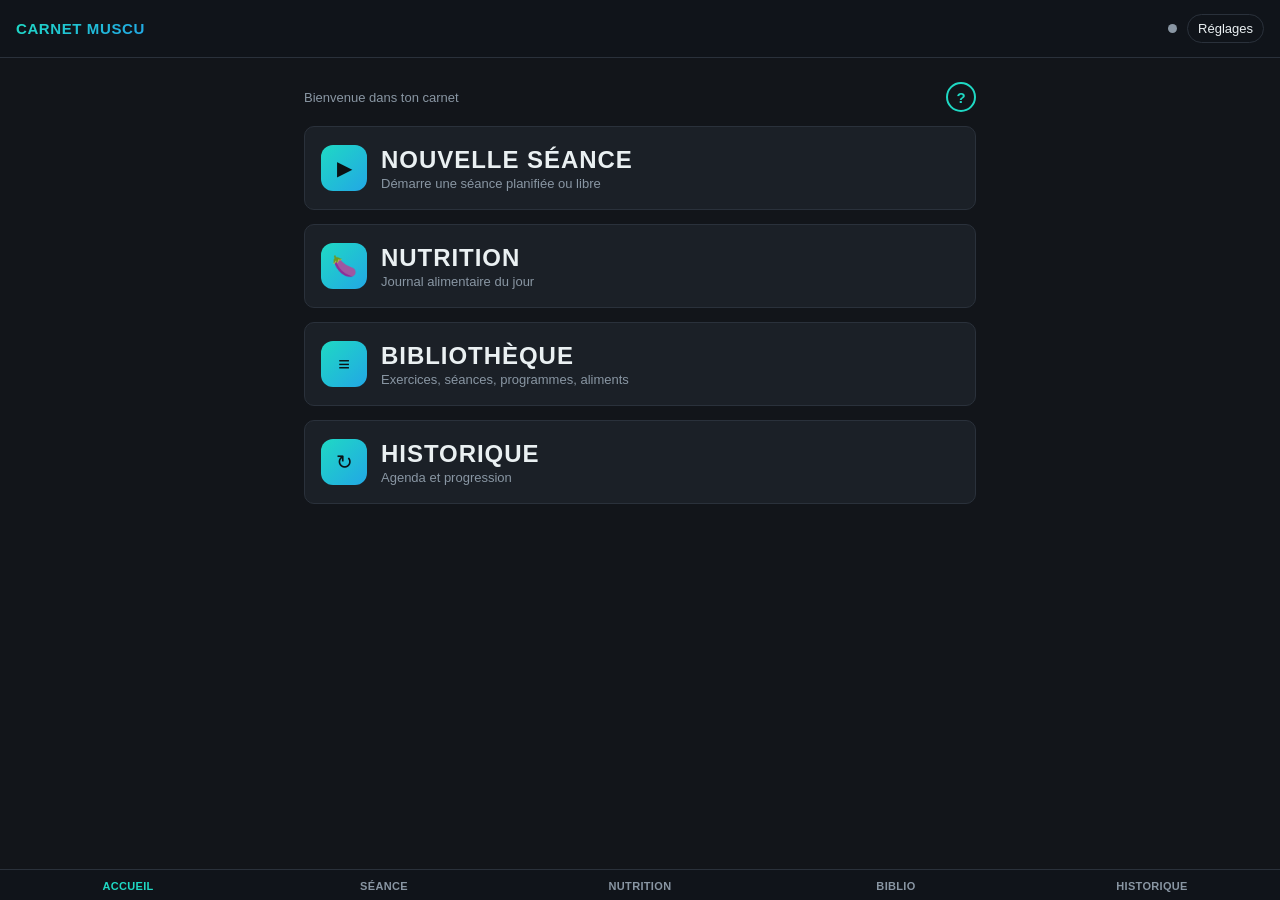
==== carnet-muscu.html @ 429b18ae "Create carnet-muscu.html" ====
<!DOCTYPE html>
<html lang="fr">
<head>
<meta charset="UTF-8">
<meta name="viewport" content="width=device-width, initial-scale=1, maximum-scale=1, user-scalable=no">
<meta name="apple-mobile-web-app-capable" content="yes">
<meta name="apple-mobile-web-app-status-bar-style" content="black-translucent">
<meta name="apple-mobile-web-app-title" content="Carnet Muscu">
<meta name="theme-color" content="#12151A">
<title>Carnet Muscu</title>
<style>

/* ============================================================
   BLOC 1 : VARIABLES & RESET (theme sombre anthracite)
   ============================================================ */
:root {
  --couleur-fond: #12151A;
  --couleur-carte: #1B2027;
  --couleur-carte-creux: #10141A;
  --couleur-texte: #EAF0F2;
  --couleur-texte-att: #8996A3;
  --couleur-turquoise: #1FD9C4;
  --couleur-cyan: #22A7E5;
  --couleur-degrade: linear-gradient(135deg, #1FD9C4 0%, #22A7E5 100%);
  --couleur-succes: #4CD97B;
  --couleur-alerte: #FF6B6B;
  --couleur-avertissement: #E0A73D;
  --couleur-piscine: #4C8DFF;
  --couleur-nutrition: #B98EF0;
  --couleur-bordure: #2A313B;
  --rayon: 10px;
  --ombre: 0 2px 6px rgba(0,0,0,0.35);
  --police-corps: -apple-system, BlinkMacSystemFont, "Helvetica Neue", Arial, sans-serif;
  --police-donnees: Menlo, "SF Mono", Consolas, monospace;
}

* { box-sizing: border-box; -webkit-tap-highlight-color: transparent; }
html, body {
  margin: 0; padding: 0;
  background: var(--couleur-fond);
  color: var(--couleur-texte);
  font-family: var(--police-corps);
  height: 100%;
  -webkit-text-size-adjust: 100%;
}
body { padding-bottom: 64px; }
h1, h2, h3 { margin: 0; }
button {
  font-family: var(--police-corps);
  border: none;
  background: none;
  color: inherit;
  cursor: pointer;
}
input, select, textarea {
  font-family: var(--police-corps);
  font-size: 16px;
}
ul { list-style: none; margin: 0; padding: 0; }
a { color: inherit; }

.titre-affichage {
  font-weight: 800;
  text-transform: uppercase;
  letter-spacing: 0.04em;
}
.donnee-num {
  font-family: var(--police-donnees);
  font-variant-numeric: tabular-nums;
}
.texte-degrade {
  color: var(--couleur-turquoise);
  background: var(--couleur-degrade);
  -webkit-background-clip: text;
  background-clip: text;
  -webkit-text-fill-color: transparent;
}

/* ============================================================
   BLOC 2 : STRUCTURE GENERALE
   ============================================================ */
.entete {
  position: -webkit-sticky;
  position: sticky;
  top: 0;
  z-index: 20;
  display: -webkit-box; display: -webkit-flex; display: flex;
  -webkit-box-align: center; -webkit-align-items: center; align-items: center;
  -webkit-box-pack: justify; -webkit-justify-content: space-between; justify-content: space-between;
  background: var(--couleur-carte-creux);
  border-bottom: 1px solid var(--couleur-bordure);
  padding: 14px 16px;
}
.entete h1 {
  font-size: 15px;
}
.bouton-entete {
  color: var(--couleur-texte);
  font-size: 13px;
  padding: 6px 10px;
  border: 1px solid var(--couleur-bordure);
  border-radius: 20px;
}
.zone-entete-droite {
  display: -webkit-box; display: -webkit-flex; display: flex;
  -webkit-box-align: center; -webkit-align-items: center; align-items: center;
}
.sync-point {
  width: 9px; height: 9px;
  border-radius: 50%;
  margin-right: 10px;
  background: var(--couleur-texte-att);
}
.sync-point-ok { background: var(--couleur-succes); }
.sync-point-erreur { background: var(--couleur-alerte); }
.sync-point-cours { background: var(--couleur-cyan); }
.sync-statut-texte { font-size: 12px; color: var(--couleur-texte-att); margin: 10px 0; }
.sync-id-affiche {
  font-family: var(--police-donnees);
  background: var(--couleur-carte-creux);
  border: 1px solid var(--couleur-bordure);
  border-radius: 6px;
  padding: 9px 10px;
  word-break: break-all;
  font-size: 13px;
}
.sync-separateur { border-top: 1px solid var(--couleur-bordure); margin: 16px 0; padding-top: 16px; }

.page { display: none; padding: 14px 14px 24px 14px; max-width: 720px; margin: 0 auto; }
.page-active { display: block; }

.nav-bas {
  position: fixed; left: 0; right: 0; bottom: 0;
  display: -webkit-box; display: -webkit-flex; display: flex;
  background: var(--couleur-carte-creux);
  border-top: 1px solid var(--couleur-bordure);
  z-index: 20;
}
.nav-onglet {
  -webkit-box-flex: 1; -webkit-flex: 1; flex: 1;
  padding: 10px 4px 8px 4px;
  font-size: 11px;
  text-align: center;
  color: var(--couleur-texte-att);
  text-transform: uppercase;
  letter-spacing: 0.03em;
  font-weight: 700;
}
.nav-onglet-actif { color: var(--couleur-turquoise); }

.carte {
  background: var(--couleur-carte);
  border: 1px solid var(--couleur-bordure);
  border-radius: var(--rayon);
  box-shadow: var(--ombre);
  padding: 14px;
  margin-bottom: 12px;
}
.carte-titre {
  font-size: 13px;
  margin-bottom: 8px;
}
.ligne {
  display: -webkit-box; display: -webkit-flex; display: flex;
  -webkit-box-align: center; -webkit-align-items: center; align-items: center;
  -webkit-box-pack: justify; -webkit-justify-content: space-between; justify-content: space-between;
}
.ligne + .ligne { margin-top: 8px; }

.texte-att { color: var(--couleur-texte-att); font-size: 13px; }
.etat-vide {
  text-align: center;
  color: var(--couleur-texte-att);
  padding: 30px 14px;
  font-size: 14px;
}
.groupe-entete {
  font-size: 12px;
  font-weight: 800;
  text-transform: uppercase;
  letter-spacing: 0.05em;
  color: var(--couleur-turquoise);
  margin: 18px 0 8px 0;
  padding: 4px 2px 9px 2px;
  border-bottom: 1px solid var(--couleur-bordure);
  display: -webkit-box; display: -webkit-flex; display: flex;
  -webkit-box-align: center; -webkit-align-items: center; align-items: center;
}
.groupe-entete:first-child { margin-top: 0; }
.groupe-entete-nb { color: var(--couleur-texte-att); font-weight: 400; text-transform: none; letter-spacing: normal; }
.groupe-entete-chevron { display: inline-block; width: 16px; color: var(--couleur-texte-att); }

/* Boutons */
.btn {
  display: inline-block;
  padding: 10px 16px;
  border-radius: 8px;
  font-size: 14px;
  font-weight: 700;
  text-align: center;
}
.btn-plein { background: var(--couleur-degrade); color: #0B1114; }
.btn-plein:active { opacity: 0.85; }
.btn-contour { background: none; border: 1px solid var(--couleur-bordure); color: var(--couleur-texte); }
.btn-alerte { background: none; color: var(--couleur-alerte); }
.btn-succes { background: var(--couleur-succes); color: #0B1114; }
.btn-bloc { display: block; width: 100%; }
.btn-petit { padding: 6px 10px; font-size: 12px; }

/* Sous-onglets (Bibliotheque, Historique) */
.sous-onglets {
  display: -webkit-box; display: -webkit-flex; display: flex;
  margin-bottom: 12px;
  border: 1px solid var(--couleur-bordure);
  border-radius: 8px;
  overflow: hidden;
}
.sous-onglet {
  -webkit-box-flex: 1; -webkit-flex: 1; flex: 1;
  padding: 9px 4px;
  font-size: 12px;
  font-weight: 700;
  text-transform: uppercase;
  letter-spacing: 0.02em;
  color: var(--couleur-texte-att);
  border-right: 1px solid var(--couleur-bordure);
}
.sous-onglet:last-child { border-right: none; }
.sous-onglet-actif { background: var(--couleur-carte-creux); color: var(--couleur-turquoise); }

/* Barre de charge (signature) : blocs = series */
.barre-charge { display: -webkit-box; display: -webkit-flex; display: flex; -webkit-flex-wrap: wrap; flex-wrap: wrap; }
.bloc-charge {
  width: 16px; height: 16px;
  border-radius: 3px;
  border: 2px solid var(--couleur-turquoise);
  margin-right: 4px; margin-bottom: 4px;
}
.bloc-charge-fait { background: var(--couleur-degrade); border-color: transparent; }

/* Champs de formulaire */
.champ { margin-bottom: 12px; }
.champ label {
  display: block;
  font-size: 12px;
  color: var(--couleur-texte-att);
  margin-bottom: 4px;
  text-transform: uppercase;
  letter-spacing: 0.02em;
}
.champ input, .champ select, .champ textarea {
  width: 100%;
  padding: 9px 10px;
  border: 1px solid var(--couleur-bordure);
  border-radius: 6px;
  background: var(--couleur-carte-creux);
  color: var(--couleur-texte);
}
.champ textarea { resize: none; min-height: 60px; }
.case-liste {
  display: -webkit-box; display: -webkit-flex; display: flex;
  -webkit-box-align: center; -webkit-align-items: center; align-items: center;
  padding: 8px 0;
  border-bottom: 1px solid var(--couleur-bordure);
}
.case-liste input { width: auto; margin-right: 10px; }

/* Modal */
.toast-conteneur {
  position: fixed;
  top: 60px;
  left: 14px;
  right: 14px;
  z-index: 100;
  display: -webkit-box; display: -webkit-flex; display: flex;
  -webkit-box-orient: vertical; -webkit-box-direction: normal;
  -webkit-flex-direction: column; flex-direction: column;
  -webkit-box-align: center; -webkit-align-items: center; align-items: center;
  pointer-events: none;
}
.toast {
  background: var(--couleur-carte);
  border: 1px solid var(--couleur-bordure);
  color: var(--couleur-texte);
  border-radius: 10px;
  padding: 12px 16px;
  margin-bottom: 8px;
  font-size: 14px;
  box-shadow: var(--ombre);
  max-width: 100%;
  text-align: center;
}

.modal-overlay {
  position: fixed; top: 0; left: 0; right: 0; bottom: 0;
  background: rgba(0,0,0,0.6);
  z-index: 50;
  display: -webkit-box; display: -webkit-flex; display: flex;
  -webkit-box-align: end; -webkit-align-items: flex-end; align-items: flex-end;
}
.modal-contenu {
  background: var(--couleur-carte);
  width: 100%;
  max-height: 88%;
  overflow-y: auto;
  border-radius: 14px 14px 0 0;
  padding: 18px 16px 26px 16px;
  border-top: 1px solid var(--couleur-bordure);
}
.modal-entete {
  display: -webkit-box; display: -webkit-flex; display: flex;
  -webkit-box-pack: justify; -webkit-justify-content: space-between; justify-content: space-between;
  -webkit-box-align: center; -webkit-align-items: center; align-items: center;
  margin-bottom: 14px;
}
.modal-entete h2 { font-size: 15px; }
.bouton-fermer { font-size: 22px; line-height: 1; color: var(--couleur-texte-att); padding: 4px 8px; }

/* Page Accueil */
.accueil-carte {
  display: -webkit-box; display: -webkit-flex; display: flex;
  -webkit-box-align: center; -webkit-align-items: center; align-items: center;
  background: var(--couleur-carte);
  border: 1px solid var(--couleur-bordure);
  border-radius: var(--rayon);
  padding: 18px 16px;
  margin-bottom: 14px;
}
.accueil-icone {
  width: 46px; height: 46px;
  margin-right: 14px;
  border-radius: 12px;
  background: var(--couleur-degrade);
  color: #0B1114;
  font-size: 20px;
  display: -webkit-box; display: -webkit-flex; display: flex;
  -webkit-box-align: center; -webkit-align-items: center; align-items: center;
  -webkit-box-pack: center; -webkit-justify-content: center; justify-content: center;
  -webkit-flex-shrink: 0; flex-shrink: 0;
}
.accueil-carte p { margin: 2px 0 0 0; }

/* Seance active : zone haute collante (chrono + minuteur) */
.seance-sticky-haut {
  position: -webkit-sticky;
  position: sticky;
  top: 50px;
  z-index: 15;
  background: var(--couleur-fond);
  padding-top: 2px;
}
.bloc-exercice-actif { border-top: 3px solid var(--couleur-turquoise); }
.badges-zone { margin: 8px 0 4px 0; }
.badge-technique {
  display: inline-block;
  font-size: 10px;
  font-weight: 700;
  text-transform: uppercase;
  letter-spacing: 0.03em;
  color: var(--couleur-cyan);
  border: 1px solid var(--couleur-bordure);
  border-radius: 12px;
  padding: 3px 8px;
  margin-right: 6px;
  margin-bottom: 4px;
}
.badge-technique-intensif { color: var(--couleur-alerte); }
.badge-record { color: var(--couleur-succes); border-color: var(--couleur-succes); }
.serie-ligne {
  display: -webkit-box; display: -webkit-flex; display: flex;
  -webkit-box-align: center; -webkit-align-items: center; align-items: center;
  -webkit-flex-wrap: wrap; flex-wrap: wrap;
  padding: 6px 0;
  border-bottom: 1px solid var(--couleur-bordure);
}
.serie-num {
  width: 22px;
  font-size: 12px;
  color: var(--couleur-texte-att);
  font-weight: 700;
}
.serie-champ { width: 62px; margin-right: 6px; }
.serie-champ input {
  width: 100%;
  padding: 7px 6px;
  border: 1px solid var(--couleur-bordure);
  border-radius: 6px;
  background: var(--couleur-carte-creux);
  color: var(--couleur-texte);
  font-family: var(--police-donnees);
  text-align: center;
}
.serie-unite { font-size: 11px; color: var(--couleur-texte-att); margin-right: 6px; }
.bulle-validation {
  width: 28px; height: 28px;
  min-width: 28px;
  border-radius: 50%;
  border: 2px solid var(--couleur-bordure);
  display: -webkit-box; display: -webkit-flex; display: flex;
  -webkit-box-align: center; -webkit-align-items: center; align-items: center;
  -webkit-box-pack: center; -webkit-justify-content: center; justify-content: center;
  font-size: 14px;
  font-weight: 800;
  color: transparent;
  margin-right: 4px;
  -webkit-flex-shrink: 0; flex-shrink: 0;
}
.bulle-validation-faite {
  background: var(--couleur-degrade);
  border-color: transparent;
  color: #0B1114;
}
.bouton-note {
  width: 28px; height: 28px;
  min-width: 28px;
  border-radius: 50%;
  border: 2px solid var(--couleur-bordure);
  display: -webkit-box; display: -webkit-flex; display: flex;
  -webkit-box-align: center; -webkit-align-items: center; align-items: center;
  -webkit-box-pack: center; -webkit-justify-content: center; justify-content: center;
  font-size: 13px;
  color: var(--couleur-texte-att);
  -webkit-flex-shrink: 0; flex-shrink: 0;
}
.bouton-note-remplie { border-color: var(--couleur-cyan); color: var(--couleur-cyan); }
.bulle-info {
  width: 30px; height: 30px;
  min-width: 30px;
  border-radius: 50%;
  border: 2px solid var(--couleur-turquoise);
  color: var(--couleur-turquoise);
  font-weight: 800;
  font-size: 15px;
  display: -webkit-box; display: -webkit-flex; display: flex;
  -webkit-box-align: center; -webkit-align-items: center; align-items: center;
  -webkit-box-pack: center; -webkit-justify-content: center; justify-content: center;
}
.notice-section { margin-bottom: 18px; }
.notice-section h3 {
  font-size: 13px;
  text-transform: uppercase;
  letter-spacing: 0.03em;
  color: var(--couleur-turquoise);
  margin-bottom: 8px;
}
.notice-section ul { padding-left: 18px; list-style: disc; }
.notice-section li { margin-bottom: 6px; font-size: 14px; line-height: 1.4; }
.notice-section p { font-size: 14px; line-height: 1.4; margin: 0 0 8px 0; }
.note-serie-zone { -webkit-box-flex: 1; -webkit-flex: 0 0 100%; flex: 0 0 100%; padding: 0 0 8px 30px; }
.note-serie-zone input {
  width: 100%;
  padding: 6px 8px;
  border: 1px solid var(--couleur-bordure);
  border-radius: 6px;
  background: var(--couleur-carte-creux);
  color: var(--couleur-texte);
  font-size: 13px;
}
.serie-suppr { margin-left: auto; color: var(--couleur-alerte); font-size: 18px; padding: 4px 8px; }

/* Minuteur de repos (compte a rebours) */
.cdr-champs {
  display: -webkit-box; display: -webkit-flex; display: flex;
  -webkit-box-align: end; -webkit-align-items: flex-end; align-items: flex-end;
}
.cdr-champ { width: auto; margin-right: 10px; }
.cdr-champ label { font-size: 11px; color: var(--couleur-texte-att); text-transform: uppercase; margin-bottom: 4px; display: block; }
.cdr-champ input {
  width: 70px;
  padding: 8px 6px;
  border: 1px solid var(--couleur-bordure);
  border-radius: 6px;
  background: var(--couleur-carte-creux);
  color: var(--couleur-texte);
  font-family: var(--police-donnees);
  text-align: center;
  font-size: 18px;
}

/* Calendrier agenda */
.cal-entete {
  display: -webkit-box; display: -webkit-flex; display: flex;
  -webkit-box-pack: justify; -webkit-justify-content: space-between; justify-content: space-between;
  -webkit-box-align: center; -webkit-align-items: center; align-items: center;
  margin-bottom: 10px;
}
.cal-entete .titre-affichage { font-size: 14px; }
.cal-grille { display: -webkit-box; display: -webkit-flex; display: flex; -webkit-flex-wrap: wrap; flex-wrap: wrap; }
.cal-jour-libelle, .cal-jour {
  width: 14.2857%;
  text-align: center;
  box-sizing: border-box;
}
.cal-jour-libelle { font-size: 10px; color: var(--couleur-texte-att); padding-bottom: 6px; text-transform: uppercase; }
.cal-jour { padding: 5px 2px; }
.cal-jour-bouton {
  width: 100%;
  padding: 7px 0 5px 0;
  border-radius: 8px;
  font-size: 13px;
  color: var(--couleur-texte);
}
.cal-jour-vide { visibility: hidden; }
.cal-jour-select .cal-jour-bouton { background: var(--couleur-degrade); color: #0B1114; font-weight: 700; }
.cal-marqueurs { display: -webkit-box; display: -webkit-flex; display: flex; -webkit-box-pack: center; -webkit-justify-content: center; justify-content: center; margin-top: 2px; height: 6px; }
.cal-point { width: 5px; height: 5px; border-radius: 50%; margin: 0 1px; }
.cal-point-prevu { background: var(--couleur-cyan); }
.cal-point-fait { background: var(--couleur-succes); }
.cal-point-incomplet { background: var(--couleur-avertissement); }
.cal-point-piscine { background: var(--couleur-piscine); }
.cal-point-nutrition { background: var(--couleur-nutrition); }

.macro-ligne { margin-bottom: 14px; }
.macro-barre-fond {
  width: 100%;
  height: 10px;
  background: var(--couleur-carte-creux);
  border-radius: 5px;
  overflow: hidden;
  margin-top: 4px;
}
.macro-barre-remplie { height: 100%; border-radius: 5px; }
.macro-barre-proteines { background: var(--couleur-degrade); }
.macro-barre-glucides { background: var(--couleur-avertissement); }
.macro-barre-lipides { background: var(--couleur-nutrition); }

.agenda-entree { border-left: 4px solid var(--couleur-cyan); }
.agenda-entree-fait { border-left-color: var(--couleur-succes); }

/* Chrono */
.chrono {
  font-family: var(--police-donnees);
  font-size: 26px;
  text-align: center;
}

/* SVG progression */
.svg-conteneur { width: 100%; }
.svg-conteneur svg { width: 100%; height: auto; display: block; }
.diagramme-muscles-petit { max-width: 160px; margin: 0 auto; }
.diagramme-muscles-petit .svg-conteneur svg { width: 100%; height: auto; display: block; }

.equilibre-ligne { margin-bottom: 12px; }
.equilibre-barre-fond {
  width: 100%;
  height: 8px;
  background: var(--couleur-carte-creux);
  border-radius: 4px;
  overflow: hidden;
  margin-top: 4px;
}
.equilibre-barre-remplie {
  height: 100%;
  background: var(--couleur-degrade);
  border-radius: 4px;
}
.alerte-equilibre {
  background: rgba(255,107,107,0.12);
  border: 1px solid var(--couleur-alerte);
  color: var(--couleur-alerte);
  border-radius: 8px;
  padding: 10px;
  font-size: 13px;
}
.alerte-equilibre-ok {
  background: rgba(76,217,123,0.12);
  border: 1px solid var(--couleur-succes);
  color: var(--couleur-succes);
  border-radius: 8px;
  padding: 10px;
  font-size: 13px;
}

.banniere-objectif {
  background: rgba(31,217,196,0.10);
  border: 1px solid var(--couleur-turquoise);
  border-radius: 10px;
  padding: 12px 14px;
  margin-bottom: 14px;
  font-size: 14px;
}

.ressenti-ligne { margin-bottom: 14px; }
.ressenti-ligne label {
  display: -webkit-box; display: -webkit-flex; display: flex;
  -webkit-box-pack: justify; -webkit-justify-content: space-between; justify-content: space-between;
  font-size: 12px;
  color: var(--couleur-texte-att);
  text-transform: uppercase;
  letter-spacing: 0.02em;
  margin-bottom: 4px;
}
.ressenti-ligne input[type="range"] {
  width: 100%;
}
.suggestion-carte {
  border-left: 3px solid var(--couleur-turquoise);
  padding: 4px 0 4px 10px;
  margin-bottom: 12px;
}
.suggestion-carte strong { display: block; margin-bottom: 3px; font-size: 14px; }
.suggestion-carte span { font-size: 13px; color: var(--couleur-texte-att); }

@media (min-width: 700px) {
  .page { padding: 24px; }
}

</style>
</head>
<body>

<header class="entete">
  <h1 class="titre-affichage texte-degrade">Carnet Muscu</h1>
  <div class="zone-entete-droite">
    <span class="sync-point" id="sync-point-entete" title="Statut de synchronisation"></span>
    <button class="bouton-entete" data-action="ouvrir-reglages">Réglages</button>
  </div>
</header>

<main>

  <!-- ============================================================
       PAGE : ACCUEIL
       ============================================================ -->
  <section id="page-accueil" class="page page-active">
    <div class="ligne" style="margin-bottom:14px;">
      <span class="texte-att">Bienvenue dans ton carnet</span>
      <button class="bulle-info" data-action="ouvrir-notice" title="Notice complète">?</button>
    </div>
    <div id="zone-banniere-objectif"></div>
    <div id="zone-banniere-meteo"></div>
    <div class="accueil-carte" data-action="aller-page" data-page="seance">
      <div class="accueil-icone">&#9654;</div>
      <div>
        <h2 class="titre-affichage">Nouvelle séance</h2>
        <p class="texte-att">Démarre une séance planifiée ou libre</p>
      </div>
    </div>
    <div class="accueil-carte" data-action="aller-page" data-page="nutrition">
      <div class="accueil-icone">&#127814;</div>
      <div>
        <h2 class="titre-affichage">Nutrition</h2>
        <p class="texte-att">Journal alimentaire du jour</p>
      </div>
    </div>
    <div class="accueil-carte" data-action="aller-page" data-page="bibliotheque">
      <div class="accueil-icone">&#8801;</div>
      <div>
        <h2 class="titre-affichage">Bibliothèque</h2>
        <p class="texte-att">Exercices, séances, programmes, aliments</p>
      </div>
    </div>
    <div class="accueil-carte" data-action="aller-page" data-page="historique">
      <div class="accueil-icone">&#8635;</div>
      <div>
        <h2 class="titre-affichage">Historique</h2>
        <p class="texte-att">Agenda et progression</p>
      </div>
    </div>
  </section>

  <!-- ============================================================
       PAGE : SEANCE (mode actif)
       ============================================================ -->
  <section id="page-seance" class="page">
    <div id="seance-zone-inactive">
      <div class="carte">
        <h2 class="carte-titre">Ressenti du jour (optionnel)</h2>
        <div class="ressenti-ligne">
          <label>Sommeil <span id="valeur-ressenti-sommeil">-</span>/5</label>
          <input type="range" min="1" max="5" step="1" data-role="ressenti-sommeil" id="champ-ressenti-sommeil">
        </div>
        <div class="ressenti-ligne">
          <label>Fatigue <span id="valeur-ressenti-fatigue">-</span>/5</label>
          <input type="range" min="1" max="5" step="1" data-role="ressenti-fatigue" id="champ-ressenti-fatigue">
        </div>
        <div class="ressenti-ligne" style="margin-bottom:0;">
          <label>Stress <span id="valeur-ressenti-stress">-</span>/5</label>
          <input type="range" min="1" max="5" step="1" data-role="ressenti-stress" id="champ-ressenti-stress">
        </div>
      </div>
      <div class="carte" id="seance-carte-prevu" style="display:none;">
        <h2 class="carte-titre">Prévu aujourd'hui</h2>
        <ul id="seance-liste-prevu"></ul>
      </div>
      <div class="carte">
        <h2 class="carte-titre">Démarrer une séance</h2>
        <ul id="seance-liste-demarrage-libre"></ul>
      </div>
    </div>

    <div id="seance-zone-active" style="display:none;">
      <div class="seance-sticky-haut">
        <div class="carte" id="seance-entete-active">
          <div class="ligne">
            <h2 class="titre-affichage" id="seance-active-nom">-</h2>
            <button class="btn btn-plein btn-petit" data-action="terminer-seance">Fin</button>
          </div>
          <div class="chrono texte-degrade" id="seance-chrono">00:00</div>
        </div>
        <div class="carte" id="seance-zone-cdr"></div>
      </div>
      <div id="seance-liste-exercices"></div>
    </div>
  </section>

  <!-- ============================================================
       PAGE : NUTRITION (journal alimentaire du jour)
       ============================================================ -->
  <section id="page-nutrition" class="page">
    <div class="carte">
      <div class="cal-entete">
        <button class="btn btn-petit btn-contour" data-action="jour-nutrition-precedent">&#9664;</button>
        <span class="titre-affichage" id="nutrition-libelle-jour">-</span>
        <button class="btn btn-petit btn-contour" data-action="jour-nutrition-suivant">&#9654;</button>
      </div>
    </div>
    <div class="carte" id="nutrition-zone-macros"></div>
    <div class="carte">
      <div class="ligne" style="margin-bottom:10px;">
        <h2 class="carte-titre" style="margin-bottom:0;">Journal du jour</h2>
        <button class="btn btn-plein btn-petit" data-action="ajouter-aliment-journal">+ Ajouter</button>
      </div>
      <ul id="nutrition-liste-journal"></ul>
    </div>
  </section>

  <!-- ============================================================
       PAGE : BIBLIOTHEQUE
       ============================================================ -->
  <section id="page-bibliotheque" class="page">
    <div class="sous-onglets">
      <button class="sous-onglet sous-onglet-actif" data-action="sous-onglet" data-groupe="bib" data-cible="exercices">Exercices</button>
      <button class="sous-onglet" data-action="sous-onglet" data-groupe="bib" data-cible="seances">Séances</button>
      <button class="sous-onglet" data-action="sous-onglet" data-groupe="bib" data-cible="programmes">Programmes</button>
      <button class="sous-onglet" data-action="sous-onglet" data-groupe="bib" data-cible="aliments">Aliments</button>
    </div>

    <div id="bib-exercices" class="section-bib">
      <button class="btn btn-plein btn-bloc" data-action="nouvel-exercice" style="margin-bottom:10px;">+ Ajouter un exercice</button>
      <button class="btn btn-contour btn-bloc" data-action="charger-exercices-base" style="margin-bottom:12px;">Charger les exercices de base (mon matériel)</button>
      <div class="champ" style="margin-bottom:4px;">
        <input type="search" id="champ-recherche-exercices" placeholder="Rechercher un nom ou un groupe (ex : dos ET poulie)">
      </div>
      <div class="texte-att" style="margin-bottom:12px;">Combine avec ET (tous les critères) ou OU (au moins un), ex. "pectoraux OU épaules" ou "développé ET haltères".</div>
      <ul id="liste-exercices"></ul>
    </div>

    <div id="bib-seances" class="section-bib" style="display:none;">
      <button class="btn btn-plein btn-bloc" data-action="nouvelle-seance" style="margin-bottom:12px;">+ Créer une séance</button>
      <ul id="liste-seances"></ul>
    </div>

    <div id="bib-programmes" class="section-bib" style="display:none;">
      <button class="btn btn-plein btn-bloc" data-action="nouveau-programme" style="margin-bottom:12px;">+ Créer un programme</button>
      <ul id="liste-programmes"></ul>
    </div>

    <div id="bib-aliments" class="section-bib" style="display:none;">
      <button class="btn btn-plein btn-bloc" data-action="nouvel-aliment" style="margin-bottom:10px;">+ Ajouter un aliment</button>
      <button class="btn btn-contour btn-bloc" data-action="charger-aliments-base" style="margin-bottom:12px;">Charger les aliments de base (100% végétalien)</button>
      <ul id="liste-aliments"></ul>
    </div>
  </section>

  <!-- ============================================================
       PAGE : HISTORIQUE (Agenda + Progression)
       ============================================================ -->
  <section id="page-historique" class="page">
    <div class="sous-onglets">
      <button class="sous-onglet sous-onglet-actif" data-action="sous-onglet" data-groupe="hist" data-cible="agenda">Agenda</button>
      <button class="sous-onglet" data-action="sous-onglet" data-groupe="hist" data-cible="progression">Progression</button>
      <button class="sous-onglet" data-action="sous-onglet" data-groupe="hist" data-cible="equilibre">Équilibre</button>
      <button class="sous-onglet" data-action="sous-onglet" data-groupe="hist" data-cible="suggestions">Suggestions</button>
    </div>

    <div id="hist-agenda" class="section-hist">
      <div id="zone-programme-actif"></div>
      <div class="carte">
        <div class="cal-entete">
          <button class="btn btn-petit btn-contour" data-action="mois-precedent">&#9664;</button>
          <span class="titre-affichage" id="cal-libelle-mois">-</span>
          <button class="btn btn-petit btn-contour" data-action="mois-suivant">&#9654;</button>
        </div>
        <div class="cal-grille" id="cal-grille"></div>
      </div>

      <div class="carte">
        <div class="ligne" style="margin-bottom:10px;">
          <h2 class="carte-titre" id="agenda-jour-titre" style="margin-bottom:0;">-</h2>
          <button class="btn btn-plein btn-petit" data-action="planifier-jour">+ Planifier</button>
        </div>
        <div class="case-liste" style="border-bottom:none;">
          <input type="checkbox" id="case-piscine-jour" data-action="basculer-piscine">
          <span>Séance de piscine ce jour-là</span>
        </div>
        <ul id="agenda-liste-jour"></ul>
      </div>

      <div class="carte">
        <h2 class="carte-titre">À venir</h2>
        <ul id="agenda-liste-avenir"></ul>
      </div>
    </div>

    <div id="hist-progression" class="section-hist" style="display:none;">
      <div class="carte">
        <h2 class="carte-titre">Poids corporel</h2>
        <div class="svg-conteneur" id="progression-zone-poids-corporel"></div>
      </div>
      <div class="carte">
        <div class="champ" style="margin-bottom:0;">
          <label for="progression-select-exercice">Exercice</label>
          <select id="progression-select-exercice" data-action="changer-exercice-progression"></select>
        </div>
      </div>
      <div class="carte" id="progression-zone-graphique"></div>
      <div class="carte">
        <h2 class="carte-titre">Volume total par semaine (12 dernières semaines)</h2>
        <div class="svg-conteneur" id="progression-zone-volume"></div>
      </div>
      <div class="carte">
        <h2 class="carte-titre">Historique des calories dépensées</h2>
        <div class="svg-conteneur" id="progression-zone-calories"></div>
      </div>
      <div class="carte">
        <h2 class="carte-titre">Nutrition — calories ingérées (30 derniers jours)</h2>
        <div class="svg-conteneur" id="progression-nutrition-calories"></div>
      </div>
      <div class="carte">
        <h2 class="carte-titre">Nutrition — protéines (g/jour)</h2>
        <div class="svg-conteneur" id="progression-nutrition-proteines"></div>
      </div>
      <div class="carte">
        <h2 class="carte-titre">Nutrition — glucides (g/jour)</h2>
        <div class="svg-conteneur" id="progression-nutrition-glucides"></div>
      </div>
      <div class="carte">
        <h2 class="carte-titre">Nutrition — lipides (g/jour)</h2>
        <div class="svg-conteneur" id="progression-nutrition-lipides"></div>
      </div>
    </div>

    <div id="hist-equilibre" class="section-hist" style="display:none;">
      <div class="carte">
        <div class="cal-entete">
          <button class="btn btn-petit btn-contour" data-action="semaine-precedente">&#9664;</button>
          <span class="titre-affichage" id="equilibre-libelle-semaine">-</span>
          <button class="btn btn-petit btn-contour" data-action="semaine-suivante">&#9654;</button>
        </div>
      </div>
      <div class="carte" id="equilibre-zone-volume"></div>
      <div class="carte" id="equilibre-zone-alerte"></div>
    </div>

    <div id="hist-suggestions" class="section-hist" style="display:none;">
      <div class="carte">
        <div class="texte-att">Des indices calculés à partir de tes données (RPE, records, décharge) et de ton ressenti quotidien. Ce sont des pistes à discuter avec ton coach, pas des décisions automatiques.</div>
      </div>
      <div id="zone-suggestions"></div>
    </div>
  </section>

</main>

<nav class="nav-bas">
  <button class="nav-onglet nav-onglet-actif" data-action="aller-page" data-page="accueil">Accueil</button>
  <button class="nav-onglet" data-action="aller-page" data-page="seance">Séance</button>
  <button class="nav-onglet" data-action="aller-page" data-page="nutrition">Nutrition</button>
  <button class="nav-onglet" data-action="aller-page" data-page="bibliotheque">Biblio</button>
  <button class="nav-onglet" data-action="aller-page" data-page="historique">Historique</button>
</nav>

<div id="toast-conteneur" class="toast-conteneur"></div>

<div id="modal-overlay" class="modal-overlay" style="display:none;">
  <div id="modal-contenu" class="modal-contenu"></div>
</div>

<script>
(function () {
'use strict';

/* ============================================================
   BLOC 3 : OUTILS GENERIQUES (compatibles anciens navigateurs)
   ============================================================ */

function genererId() {
  return 'id_' + Date.now().toString(36) + '_' + Math.floor(Math.random() * 100000).toString(36);
}

function echapperHtml(texte) {
  if (texte === null || texte === undefined) { return ''; }
  return String(texte)
    .replace(/&/g, '&amp;')
    .replace(/</g, '&lt;')
    .replace(/>/g, '&gt;')
    .replace(/"/g, '&quot;');
}

function completerZero(nombre) {
  nombre = Math.floor(nombre);
  if (nombre < 10) { return '0' + nombre; }
  return String(nombre);
}

function formaterDateISO(date) {
  return date.getFullYear() + '-' + completerZero(date.getMonth() + 1) + '-' + completerZero(date.getDate());
}

function dateDepuisISO(chaineISO) {
  var parties = chaineISO.split('-');
  return new Date(parseInt(parties[0], 10), parseInt(parties[1], 10) - 1, parseInt(parties[2], 10));
}

function formaterDateLisible(chaineISO) {
  var joursSemaine = ['Dimanche', 'Lundi', 'Mardi', 'Mercredi', 'Jeudi', 'Vendredi', 'Samedi'];
  var mois = ['Janvier', 'Février', 'Mars', 'Avril', 'Mai', 'Juin', 'Juillet', 'Août', 'Septembre', 'Octobre', 'Novembre', 'Décembre'];
  var d = dateDepuisISO(chaineISO);
  return joursSemaine[d.getDay()] + ' ' + d.getDate() + ' ' + mois[d.getMonth()];
}

function trouverParId(liste, id) {
  for (var i = 0; i < liste.length; i++) {
    if (liste[i].id === id) { return liste[i]; }
  }
  return null;
}

function retirerParId(liste, id) {
  var resultat = [];
  for (var i = 0; i < liste.length; i++) {
    if (liste[i].id !== id) { resultat.push(liste[i]); }
  }
  return resultat;
}

function trouverAncetreAction(element) {
  var courant = element;
  while (courant && courant !== document.body) {
    if (courant.getAttribute && courant.getAttribute('data-action')) {
      return courant;
    }
    courant = courant.parentNode;
  }
  return null;
}

function ajouterEcouteurClicDelegue(conteneur, gestionnaire) {
  conteneur.addEventListener('click', function (evt) {
    var cible = trouverAncetreAction(evt.target);
    if (!cible) { return; }
    try {
      gestionnaire(cible, evt);
    } catch (erreur) {
      afficherToast('Une action a échoué (' + (cible.getAttribute('data-action') || '?') + ') : ' + erreur.message);
    }
  }, false);
}

/* ============================================================
   BLOC 4 : ETAT & PERSISTANCE (localStorage)
   ============================================================ */

var CLE_STOCKAGE = 'carnetMusculationDonnees_v1';

function etatParDefaut() {
  return {
    profil: {
      poidsCorporel: 75, objectifProteines: 150, objectifGlucides: 250, objectifLipides: 70,
      latitudeGym: 44.558, longitudeGym: 4.750, seuilTempMax: null, seuilTempMin: null
    },
    exercices: [],
    seances: [],
    programmes: [],
    agenda: [],
    seanceActive: null,
    derniereMiseAJour: 0,
    programmeActif: null,
    historiqueProgrammes: [],
    ressentiQuotidien: {},
    aliments: [],
    journalAlimentaire: {},
    piscine: {},
    poidsCorporelHistorique: {}
  };
}

function completerChampsEtat(donnees) {
  if (!donnees.profil) { donnees.profil = {}; }
  if (!donnees.profil.poidsCorporel) { donnees.profil.poidsCorporel = 75; }
  if (!donnees.profil.objectifProteines) { donnees.profil.objectifProteines = 150; }
  if (!donnees.profil.objectifGlucides) { donnees.profil.objectifGlucides = 250; }
  if (!donnees.profil.objectifLipides) { donnees.profil.objectifLipides = 70; }
  if (donnees.profil.latitudeGym === undefined) { donnees.profil.latitudeGym = 44.558; }
  if (donnees.profil.longitudeGym === undefined) { donnees.profil.longitudeGym = 4.750; }
  if (donnees.profil.seuilTempMax === undefined) { donnees.profil.seuilTempMax = null; }
  if (donnees.profil.seuilTempMin === undefined) { donnees.profil.seuilTempMin = null; }
  if (!donnees.exercices) { donnees.exercices = []; }
  if (!donnees.seances) { donnees.seances = []; }
  if (!donnees.programmes) { donnees.programmes = []; }
  if (!donnees.agenda) { donnees.agenda = []; }
  if (donnees.seanceActive === undefined) { donnees.seanceActive = null; }
  if (!donnees.derniereMiseAJour) { donnees.derniereMiseAJour = 0; }
  if (donnees.programmeActif === undefined) { donnees.programmeActif = null; }
  if (!donnees.historiqueProgrammes) { donnees.historiqueProgrammes = []; }
  if (!donnees.ressentiQuotidien) { donnees.ressentiQuotidien = {}; }
  if (!donnees.aliments) { donnees.aliments = []; }
  if (!donnees.journalAlimentaire) { donnees.journalAlimentaire = {}; }
  if (!donnees.piscine) { donnees.piscine = {}; }
  if (!donnees.poidsCorporelHistorique) { donnees.poidsCorporelHistorique = {}; }
  return donnees;
}

function chargerEtat() {
  var brut = null;
  try {
    brut = window.localStorage.getItem(CLE_STOCKAGE);
  } catch (erreur) {
    brut = null;
  }
  if (!brut) { return etatParDefaut(); }
  try {
    var donnees = JSON.parse(brut);
    return completerChampsEtat(donnees);
  } catch (erreur) {
    return etatParDefaut();
  }
}

var etat = chargerEtat();
var alerteStockageAffichee = false;

function sauvegarderEtat() {
  etat.derniereMiseAJour = Date.now();
  try {
    window.localStorage.setItem(CLE_STOCKAGE, JSON.stringify(etat));
  } catch (erreur) {
    if (!alerteStockageAffichee) {
      alerteStockageAffichee = true;
      afficherToast('Attention : la sauvegarde a échoué (stockage plein ou navigateur en mode privé).');
    }
  }
  programmerEnvoiDiffere();
}

/* ============================================================
   BLOC 5 : NAVIGATION ENTRE PAGES
   ============================================================ */

var pageCourante = 'accueil';

function allerVersPage(nomPage) {
  pageCourante = nomPage;
  var pages = document.querySelectorAll('.page');
  for (var i = 0; i < pages.length; i++) { pages[i].classList.remove('page-active'); }
  var cible = document.getElementById('page-' + nomPage);
  if (cible) { cible.classList.add('page-active'); }

  var onglets = document.querySelectorAll('.nav-onglet');
  for (var j = 0; j < onglets.length; j++) { onglets[j].classList.remove('nav-onglet-actif'); }
  var ongletCible = document.querySelector('.nav-onglet[data-page="' + nomPage + '"]');
  if (ongletCible) { ongletCible.classList.add('nav-onglet-actif'); }

  if (nomPage === 'accueil') { rendreBanniereObjectif(); rendreBanniereMeteo(); }
  if (nomPage === 'seance') { rendreSeance(); }
  if (nomPage === 'nutrition') { rendreNutrition(); }
  if (nomPage === 'bibliotheque') { rendreExercices(); rendreSeancesBib(); rendreProgrammesBib(); rendreAliments(); }
  if (nomPage === 'historique') {
    rendreProgrammeActif();
    rendreCalendrier(); rendreJourSelectionne(); rendreAVenir();
    rendreGraphiquePoidsCorporel();
    rendreSelectProgression(); rendreGraphiqueProgression(); rendreGraphiqueVolume(); rendreGraphiqueCalories();
    rendreGraphiquesNutrition();
    rendreEquilibre();
    rendreSuggestions();
  }
}

/* ============================================================
   BLOC 6 : MODAL GENERIQUE
   ============================================================ */

function ouvrirModal(html) {
  document.getElementById('modal-contenu').innerHTML = html;
  document.getElementById('modal-overlay').style.display = 'flex';
}

function fermerModal() {
  document.getElementById('modal-overlay').style.display = 'none';
  document.getElementById('modal-contenu').innerHTML = '';
}

/* Notifications "toast" : remplace afficherToast(), peu fiable sur iOS en mode standalone (ecran d'accueil) */
var fileToasts = [];
var toastEnCours = false;

function afficherToast(message) {
  fileToasts.push(message);
  traiterFileToasts();
}

function traiterFileToasts() {
  if (toastEnCours || fileToasts.length === 0) { return; }
  var conteneur = document.getElementById('toast-conteneur');
  if (!conteneur) { return; }
  toastEnCours = true;
  var message = fileToasts.shift();
  var el = document.createElement('div');
  el.className = 'toast';
  el.innerHTML = echapperHtml(message);
  conteneur.appendChild(el);
  window.setTimeout(function () {
    if (el.parentNode) { el.parentNode.removeChild(el); }
    toastEnCours = false;
    traiterFileToasts();
  }, 3200);
}

/* Confirmation maison : remplace window.confirm(), peu fiable sur iOS en mode standalone (ecran d'accueil) */
var confirmationCallbackOui = null;
var confirmationCallbackAnnuler = null;

function demanderConfirmation(message, callbackOui, callbackAnnuler) {
  confirmationCallbackOui = callbackOui || null;
  confirmationCallbackAnnuler = callbackAnnuler || null;
  var html = '';
  html += '<div class="modal-entete"><h2>Confirmation</h2></div>';
  html += '<div style="margin-bottom:18px; font-size:14px; line-height:1.4;">' + echapperHtml(message) + '</div>';
  html += '<button class="btn btn-alerte btn-bloc" data-action="confirmation-valider">Confirmer</button>';
  html += '<button class="btn btn-contour btn-bloc" style="margin-top:8px;" data-action="confirmation-annuler">Annuler</button>';
  ouvrirModal(html);
}

function validerConfirmation() {
  var cb = confirmationCallbackOui;
  confirmationCallbackOui = null;
  confirmationCallbackAnnuler = null;
  if (cb) { cb(); } else { fermerModal(); }
}

function annulerConfirmation() {
  var cb = confirmationCallbackAnnuler;
  confirmationCallbackOui = null;
  confirmationCallbackAnnuler = null;
  if (cb) { cb(); } else { fermerModal(); }
}

/* ============================================================
   BLOC 7 : GROUPES MUSCULAIRES & CONSTANTES
   ============================================================ */

var GROUPES_MUSCULAIRES = ['Pectoraux', 'Dos', 'Épaules', 'Bras', 'Jambes', 'Abdominaux', 'Cardio', 'Autre'];

var CATEGORIES_ALIMENTS = ['Protéines végétales', 'Céréales et féculents', 'Matières grasses', 'Produits laitiers végétaux', 'Fruits et légumes', 'Autre'];

/* Bibliothèque d'aliments de base — 100% végétalienne (aucun produit d'origine animale).
   Valeurs pour 100 g, approximatives, à ajuster selon les emballages réels. */
var ALIMENTS_DE_BASE = [
  { nom: 'Tofu ferme', categorie: 'Protéines végétales', caloriesPour100g: 144, proteinesPour100g: 15, glucidesPour100g: 3, lipidesPour100g: 9 },
  { nom: 'Tempeh', categorie: 'Protéines végétales', caloriesPour100g: 190, proteinesPour100g: 19, glucidesPour100g: 9, lipidesPour100g: 11 },
  { nom: 'Seitan', categorie: 'Protéines végétales', caloriesPour100g: 370, proteinesPour100g: 75, glucidesPour100g: 14, lipidesPour100g: 1.9 },
  { nom: 'Lentilles cuites', categorie: 'Protéines végétales', caloriesPour100g: 116, proteinesPour100g: 9, glucidesPour100g: 20, lipidesPour100g: 0.4 },
  { nom: 'Pois chiches cuits', categorie: 'Protéines végétales', caloriesPour100g: 164, proteinesPour100g: 8.9, glucidesPour100g: 27, lipidesPour100g: 2.6 },
  { nom: 'Haricots rouges cuits', categorie: 'Protéines végétales', caloriesPour100g: 127, proteinesPour100g: 8.7, glucidesPour100g: 22.8, lipidesPour100g: 0.5 },
  { nom: 'Edamame', categorie: 'Protéines végétales', caloriesPour100g: 122, proteinesPour100g: 11, glucidesPour100g: 10, lipidesPour100g: 5 },
  { nom: 'Protéine de pois (poudre)', categorie: 'Protéines végétales', caloriesPour100g: 380, proteinesPour100g: 80, glucidesPour100g: 5, lipidesPour100g: 6 },
  { nom: 'Protéine de soja texturée réhydratée', categorie: 'Protéines végétales', caloriesPour100g: 110, proteinesPour100g: 17, glucidesPour100g: 8, lipidesPour100g: 0.5 },
  { nom: 'Levure nutritionnelle', categorie: 'Protéines végétales', caloriesPour100g: 325, proteinesPour100g: 45, glucidesPour100g: 35, lipidesPour100g: 5 },

  { nom: 'Riz blanc cuit', categorie: 'Céréales et féculents', caloriesPour100g: 130, proteinesPour100g: 2.7, glucidesPour100g: 28, lipidesPour100g: 0.3 },
  { nom: 'Riz complet cuit', categorie: 'Céréales et féculents', caloriesPour100g: 112, proteinesPour100g: 2.3, glucidesPour100g: 23, lipidesPour100g: 0.9 },
  { nom: 'Pâtes complètes cuites', categorie: 'Céréales et féculents', caloriesPour100g: 124, proteinesPour100g: 5, glucidesPour100g: 25, lipidesPour100g: 1 },
  { nom: 'Quinoa cuit', categorie: 'Céréales et féculents', caloriesPour100g: 120, proteinesPour100g: 4.4, glucidesPour100g: 21, lipidesPour100g: 1.9 },
  { nom: 'Avoine (flocons)', categorie: 'Céréales et féculents', caloriesPour100g: 389, proteinesPour100g: 13, glucidesPour100g: 66, lipidesPour100g: 7 },
  { nom: 'Pomme de terre cuite', categorie: 'Céréales et féculents', caloriesPour100g: 87, proteinesPour100g: 1.9, glucidesPour100g: 20, lipidesPour100g: 0.1 },
  { nom: 'Patate douce cuite', categorie: 'Céréales et féculents', caloriesPour100g: 90, proteinesPour100g: 2, glucidesPour100g: 21, lipidesPour100g: 0.2 },
  { nom: 'Pain complet', categorie: 'Céréales et féculents', caloriesPour100g: 250, proteinesPour100g: 9, glucidesPour100g: 45, lipidesPour100g: 3 },

  { nom: 'Margarine végétale', categorie: 'Matières grasses', caloriesPour100g: 717, proteinesPour100g: 0.2, glucidesPour100g: 0.5, lipidesPour100g: 80 },
  { nom: 'Huile d\'olive', categorie: 'Matières grasses', caloriesPour100g: 884, proteinesPour100g: 0, glucidesPour100g: 0, lipidesPour100g: 100 },
  { nom: 'Avocat', categorie: 'Matières grasses', caloriesPour100g: 160, proteinesPour100g: 2, glucidesPour100g: 8.5, lipidesPour100g: 14.7 },
  { nom: 'Purée d\'amande', categorie: 'Matières grasses', caloriesPour100g: 614, proteinesPour100g: 21, glucidesPour100g: 19, lipidesPour100g: 56 },
  { nom: 'Purée de cacahuète', categorie: 'Matières grasses', caloriesPour100g: 588, proteinesPour100g: 25, glucidesPour100g: 20, lipidesPour100g: 50 },
  { nom: 'Graines de chia', categorie: 'Matières grasses', caloriesPour100g: 486, proteinesPour100g: 17, glucidesPour100g: 42, lipidesPour100g: 31 },

  { nom: 'Lait de soja', categorie: 'Produits laitiers végétaux', caloriesPour100g: 33, proteinesPour100g: 3.3, glucidesPour100g: 1.8, lipidesPour100g: 1.8 },
  { nom: 'Lait d\'amande', categorie: 'Produits laitiers végétaux', caloriesPour100g: 13, proteinesPour100g: 0.4, glucidesPour100g: 0.3, lipidesPour100g: 1.1 },
  { nom: 'Yaourt de soja nature', categorie: 'Produits laitiers végétaux', caloriesPour100g: 60, proteinesPour100g: 3.5, glucidesPour100g: 4, lipidesPour100g: 2.5 },
  { nom: 'Fromage végétal type cheddar', categorie: 'Produits laitiers végétaux', caloriesPour100g: 280, proteinesPour100g: 3, glucidesPour100g: 8, lipidesPour100g: 25 },

  { nom: 'Banane', categorie: 'Fruits et légumes', caloriesPour100g: 89, proteinesPour100g: 1.1, glucidesPour100g: 23, lipidesPour100g: 0.3 },
  { nom: 'Brocoli cuit', categorie: 'Fruits et légumes', caloriesPour100g: 35, proteinesPour100g: 2.4, glucidesPour100g: 7, lipidesPour100g: 0.4 },
  { nom: 'Épinards', categorie: 'Fruits et légumes', caloriesPour100g: 23, proteinesPour100g: 2.9, glucidesPour100g: 3.6, lipidesPour100g: 0.4 },
  { nom: 'Pomme', categorie: 'Fruits et légumes', caloriesPour100g: 52, proteinesPour100g: 0.3, glucidesPour100g: 14, lipidesPour100g: 0.2 }
];

/* Structures de séries : comment poids/reps évoluent série après série sur UN exercice */
/* Types de mésocycle pour la périodisation des programmes */
var TYPES_MESOCYCLE = [
  { valeur: 'hypertrophie', libelle: 'Hypertrophie' },
  { valeur: 'force', libelle: 'Force' },
  { valeur: 'decharge', libelle: 'Décharge (deload)' },
  { valeur: 'personnalise', libelle: 'Personnalisé' }
];

var STRUCTURES_SERIES = [
  { valeur: 'lineaire', libelle: 'Linéaire (classique)' },
  { valeur: 'pyramide_montante', libelle: 'Pyramide montante' },
  { valeur: 'pyramide_descendante', libelle: 'Pyramide descendante' },
  { valeur: 'echelle', libelle: 'Échelle' },
  { valeur: 'cluster', libelle: 'Cluster' }
];

/* Techniques d'intensification : appliquées en pratique sur la DERNIERE serie de l'exercice */
var TECHNIQUES_INTENSIFICATION = [
  { valeur: 'aucune', libelle: 'Aucune' },
  { valeur: 'drop_set', libelle: 'Série dégressive (drop set)' },
  { valeur: 'rest_pause', libelle: 'Rest-pause' },
  { valeur: 'myo_reps', libelle: 'Myo-reps' },
  { valeur: 'partielles', libelle: 'Répétitions partielles' },
  { valeur: 'forcees', libelle: 'Répétitions forcées' },
  { valeur: 'negatives', libelle: 'Répétitions négatives' }
];

function libelleDepuisValeur(liste, valeur) {
  for (var i = 0; i < liste.length; i++) {
    if (liste[i].valeur === valeur) { return liste[i].libelle; }
  }
  return valeur;
}

function optionsListeValeurLibelle(liste, valeurSelectionnee) {
  var html = '';
  for (var i = 0; i < liste.length; i++) {
    var selectionne = (liste[i].valeur === valeurSelectionnee) ? ' selected' : '';
    html += '<option value="' + liste[i].valeur + '"' + selectionne + '>' + echapperHtml(liste[i].libelle) + '</option>';
  }
  return html;
}

/* Arrondit au 1,25 kg le plus proche (plus petit incrément de disque courant) */
function arrondirPoids(valeur) {
  return Math.round(valeur / 1.25) * 1.25;
}

/* Génère les séries (poids/reps) d'un exercice de séance active selon la structure choisie.
   Le poids/reps de base représentent la série de référence (la plus lourde pour les pyramides). */
function genererSeriesSelonStructure(structure, poidsBase, repsBase, nbSeries) {
  var series = [];
  var i;
  if (!nbSeries || nbSeries < 1) { nbSeries = 1; }

  if (structure === 'pyramide_montante' || structure === 'pyramide_descendante') {
    for (i = 0; i < nbSeries; i++) {
      var fraction;
      if (nbSeries === 1) {
        fraction = 1;
      } else if (structure === 'pyramide_montante') {
        fraction = 0.6 + 0.4 * (i / (nbSeries - 1));
      } else {
        fraction = 1 - 0.4 * (i / (nbSeries - 1));
      }
      var poidsSerie = arrondirPoids(poidsBase * fraction);
      var repsSupplementaires = Math.round((1 - fraction) * 8);
      var repsSerie = Math.max(1, repsBase + repsSupplementaires);
      series.push({ poids: poidsSerie, reps: repsSerie, fait: false, note: '' });
    }
    return series;
  }

  if (structure === 'echelle') {
    for (i = 0; i < nbSeries; i++) {
      series.push({ poids: poidsBase, reps: i + 1, fait: false, note: '' });
    }
    return series;
  }

  /* lineaire, cluster (les mini-pauses internes du cluster ne changent pas poids/reps affichés) */
  for (i = 0; i < nbSeries; i++) {
    series.push({ poids: poidsBase, reps: repsBase, fait: false, note: '' });
  }
  return series;
}

/* Bibliothèque de base adaptée au matériel : rack ATX (poulie haute/basse, barre de traction multigrip,
   fixations élastiques), banc inclinable, barre olympique + disques, barre EZ, haltères olympiques,
   poignées de tirage, élastiques 5/10 kg, poignées de pompes, tapis de sol. Poids/reps/séries = valeurs
   de départ, à ajuster ensuite selon ton niveau. */
var EXERCICES_DE_BASE = [
  { nom: 'Développé couché barre', groupe: 'Pectoraux', poidsDefaut: 40, repsDefaut: 8, seriesDefaut: 4, met: 5, variantes: 'Prise serrée : accentue les triceps. Prise large : accentue les pectoraux externes.' },
  { nom: 'Développé incliné barre', groupe: 'Pectoraux', poidsDefaut: 30, repsDefaut: 8, seriesDefaut: 4, met: 5, variantes: 'Incliné à 30-45° : accentue le haut des pectoraux.' },
  { nom: 'Développé couché haltères', groupe: 'Pectoraux', poidsDefaut: 12, repsDefaut: 10, seriesDefaut: 3, met: 5, variantes: 'Prise neutre (paumes face à face) : moins de stress sur les épaules.' },
  { nom: 'Développé incliné haltères', groupe: 'Pectoraux', poidsDefaut: 10, repsDefaut: 10, seriesDefaut: 3, met: 5, variantes: '' },
  { nom: 'Écarté couché haltères', groupe: 'Pectoraux', poidsDefaut: 8, repsDefaut: 12, seriesDefaut: 3, met: 4, variantes: '' },
  { nom: 'Écarté à la poulie vis-à-vis', groupe: 'Pectoraux', poidsDefaut: 15, repsDefaut: 12, seriesDefaut: 3, met: 4, variantes: 'Poulie basse vers le haut : accentue le haut des pectoraux. Poulie haute vers le bas : accentue le bas.' },
  { nom: 'Pompes (avec poignées)', groupe: 'Pectoraux', poidsDefaut: 0, repsDefaut: 15, seriesDefaut: 3, met: 4, variantes: 'Mains larges : pectoraux. Mains resserrées (diamant) : triceps.' },

  { nom: 'Tirage horizontal à la poulie', groupe: 'Dos', poidsDefaut: 40, repsDefaut: 10, seriesDefaut: 4, met: 5, variantes: 'Prise large : accentue le haut du dos. Prise serrée neutre : accentue le milieu du dos.' },
  { nom: 'Tirage vertical à la poulie', groupe: 'Dos', poidsDefaut: 35, repsDefaut: 10, seriesDefaut: 4, met: 5, variantes: 'Prise pronation large (devant) : grand dorsal en largeur. Prise supination serrée : plus de biceps.' },
  { nom: 'Rowing barre buste penché', groupe: 'Dos', poidsDefaut: 30, repsDefaut: 8, seriesDefaut: 4, met: 5.5, variantes: 'Prise pronation : haut du dos. Prise supination : bas du dos et biceps.' },
  { nom: 'Rowing haltère unilatéral', groupe: 'Dos', poidsDefaut: 14, repsDefaut: 10, seriesDefaut: 3, met: 5, variantes: '' },
  { nom: 'Tractions', groupe: 'Dos', poidsDefaut: 0, repsDefaut: 6, seriesDefaut: 4, met: 5, variantes: 'Prise large pronation : grand dorsal en largeur. Prise serrée supination (chin-up) : plus de biceps.' },
  { nom: 'Tractions assistées (élastique)', groupe: 'Dos', poidsDefaut: 0, repsDefaut: 8, seriesDefaut: 3, met: 4.5, variantes: '' },
  { nom: 'Soulevé de terre', groupe: 'Dos', poidsDefaut: 50, repsDefaut: 6, seriesDefaut: 4, met: 6, variantes: 'Sumo (jambes écartées, prise entre les jambes) : accentue adducteurs et fessiers, moins le bas du dos. Conventionnel (jambes serrées) : plus de chaîne postérieure.' },
  { nom: 'Face pull à la poulie', groupe: 'Dos', poidsDefaut: 15, repsDefaut: 15, seriesDefaut: 3, met: 4, variantes: '' },
  { nom: 'Extension lombaire au sol', groupe: 'Dos', poidsDefaut: 0, repsDefaut: 12, seriesDefaut: 3, met: 3.5, variantes: '' },

  { nom: 'Développé militaire barre', groupe: 'Épaules', poidsDefaut: 25, repsDefaut: 8, seriesDefaut: 4, met: 5, variantes: 'Devant la tête (assis ou debout) vs nuque (déconseillé pour les épaules fragiles).' },
  { nom: 'Développé militaire haltères', groupe: 'Épaules', poidsDefaut: 10, repsDefaut: 10, seriesDefaut: 3, met: 5, variantes: '' },
  { nom: 'Élévations latérales haltères', groupe: 'Épaules', poidsDefaut: 6, repsDefaut: 12, seriesDefaut: 3, met: 3.5, variantes: 'Buste légèrement penché en avant : accentue le faisceau arrière.' },
  { nom: 'Élévations frontales haltères', groupe: 'Épaules', poidsDefaut: 6, repsDefaut: 12, seriesDefaut: 3, met: 3.5, variantes: '' },
  { nom: 'Oiseau buste penché', groupe: 'Épaules', poidsDefaut: 5, repsDefaut: 12, seriesDefaut: 3, met: 3.5, variantes: '' },
  { nom: 'Rowing menton barre EZ', groupe: 'Épaules', poidsDefaut: 20, repsDefaut: 10, seriesDefaut: 3, met: 4.5, variantes: 'Prise large : plus épaules. Prise serrée : plus trapèzes.' },
  { nom: 'Haussements d\'épaules barre', groupe: 'Épaules', poidsDefaut: 40, repsDefaut: 12, seriesDefaut: 3, met: 4, variantes: '' },

  { nom: 'Curl barre', groupe: 'Bras', poidsDefaut: 20, repsDefaut: 10, seriesDefaut: 3, met: 3.5, variantes: 'Prise large : accentue le biceps court interne. Prise serrée : accentue le biceps long externe.' },
  { nom: 'Curl barre EZ', groupe: 'Bras', poidsDefaut: 20, repsDefaut: 10, seriesDefaut: 3, met: 3.5, variantes: 'Moins de stress sur les poignets que la barre droite.' },
  { nom: 'Curl haltères', groupe: 'Bras', poidsDefaut: 10, repsDefaut: 10, seriesDefaut: 3, met: 3.5, variantes: 'Supination complète en montant : plus de pic biceps.' },
  { nom: 'Curl marteau haltères', groupe: 'Bras', poidsDefaut: 10, repsDefaut: 10, seriesDefaut: 3, met: 3.5, variantes: 'Prise neutre (marteau) : accentue le brachial et l\'avant-bras.' },
  { nom: 'Curl à la poulie', groupe: 'Bras', poidsDefaut: 20, repsDefaut: 12, seriesDefaut: 3, met: 3.5, variantes: '' },
  { nom: 'Extension triceps à la poulie (corde)', groupe: 'Bras', poidsDefaut: 20, repsDefaut: 12, seriesDefaut: 3, met: 3.5, variantes: 'Écarter la corde en fin de mouvement : accentue la tête latérale.' },
  { nom: 'Extension triceps barre EZ (skull crusher)', groupe: 'Bras', poidsDefaut: 15, repsDefaut: 10, seriesDefaut: 3, met: 3.5, variantes: '' },
  { nom: 'Extension triceps haltère nuque', groupe: 'Bras', poidsDefaut: 10, repsDefaut: 12, seriesDefaut: 3, met: 3.5, variantes: 'Accentue la longue portion du triceps (bras au-dessus de la tête).' },
  { nom: 'Dips au banc', groupe: 'Bras', poidsDefaut: 0, repsDefaut: 12, seriesDefaut: 3, met: 4, variantes: '' },

  { nom: 'Squat barre', groupe: 'Jambes', poidsDefaut: 40, repsDefaut: 8, seriesDefaut: 4, met: 6, variantes: 'Sumo (jambes écartées, pointes de pieds ouvertes) : accentue adducteurs et fessiers. Squat serré : plus de quadriceps.' },
  { nom: 'Squat avant barre', groupe: 'Jambes', poidsDefaut: 30, repsDefaut: 8, seriesDefaut: 4, met: 6, variantes: 'Barre à l\'avant : accentue davantage les quadriceps que le squat classique.' },
  { nom: 'Fentes haltères', groupe: 'Jambes', poidsDefaut: 10, repsDefaut: 10, seriesDefaut: 3, met: 5.5, variantes: 'Fente marchée vs fente sur place : la fente marchée sollicite plus l\'équilibre.' },
  { nom: 'Fentes bulgares (banc)', groupe: 'Jambes', poidsDefaut: 8, repsDefaut: 10, seriesDefaut: 3, met: 5.5, variantes: '' },
  { nom: 'Soulevé de terre jambes tendues', groupe: 'Jambes', poidsDefaut: 40, repsDefaut: 10, seriesDefaut: 3, met: 6, variantes: 'Accentue les ischio-jambiers et fessiers, moins le dos que le soulevé classique.' },
  { nom: 'Hip thrust barre (au banc)', groupe: 'Jambes', poidsDefaut: 40, repsDefaut: 10, seriesDefaut: 4, met: 5, variantes: 'Pieds rapprochés : plus quadriceps. Pieds écartés : plus fessiers/adducteurs.' },
  { nom: 'Extension mollets debout', groupe: 'Jambes', poidsDefaut: 20, repsDefaut: 15, seriesDefaut: 4, met: 3.5, variantes: 'Pointes de pieds vers l\'intérieur : accentue le mollet externe. Vers l\'extérieur : accentue l\'interne.' },

  { nom: 'Crunch au sol', groupe: 'Abdominaux', poidsDefaut: 0, repsDefaut: 20, seriesDefaut: 3, met: 3, variantes: '' },
  { nom: 'Relevé de jambes suspendu', groupe: 'Abdominaux', poidsDefaut: 0, repsDefaut: 12, seriesDefaut: 3, met: 4, variantes: 'Jambes tendues : plus difficile. Genoux repliés : plus accessible.' },
  { nom: 'Gainage planche (secondes)', groupe: 'Abdominaux', poidsDefaut: 0, repsDefaut: 30, seriesDefaut: 3, met: 3, variantes: '' },
  { nom: 'Gainage latéral (secondes/côté)', groupe: 'Abdominaux', poidsDefaut: 0, repsDefaut: 20, seriesDefaut: 3, met: 3, variantes: '' },
  { nom: 'Rotation russe', groupe: 'Abdominaux', poidsDefaut: 5, repsDefaut: 20, seriesDefaut: 3, met: 3.5, variantes: '' },
  { nom: 'Crunch à la poulie', groupe: 'Abdominaux', poidsDefaut: 25, repsDefaut: 15, seriesDefaut: 3, met: 3.5, variantes: '' }
];

function chargerExercicesDeBase() {
  var ajoutes = 0;
  var ignores = 0;
  for (var i = 0; i < EXERCICES_DE_BASE.length; i++) {
    var modele = EXERCICES_DE_BASE[i];
    var dejaPresent = false;
    for (var j = 0; j < etat.exercices.length; j++) {
      if (etat.exercices[j].nom.toLowerCase() === modele.nom.toLowerCase()) { dejaPresent = true; break; }
    }
    if (dejaPresent) { ignores++; continue; }
    etat.exercices.push({
      id: genererId(),
      nom: modele.nom,
      groupe: modele.groupe,
      poidsDefaut: modele.poidsDefaut,
      repsDefaut: modele.repsDefaut,
      seriesDefaut: modele.seriesDefaut,
      met: modele.met,
      variantes: modele.variantes || ''
    });
    ajoutes++;
  }
  sauvegarderEtat();
  rendreExercices();
  var message = ajoutes + ' exercice(s) ajouté(s).';
  if (ignores > 0) { message += ' ' + ignores + ' déjà présent(s) ignoré(s) (aucun doublon créé).'; }
  afficherToast(message);
}

function optionsGroupesMusculaires(valeurSelectionnee) {
  var html = '';
  for (var i = 0; i < GROUPES_MUSCULAIRES.length; i++) {
    var g = GROUPES_MUSCULAIRES[i];
    var selectionne = (g === valeurSelectionnee) ? ' selected' : '';
    html += '<option value="' + echapperHtml(g) + '"' + selectionne + '>' + echapperHtml(g) + '</option>';
  }
  return html;
}

/* Construit des <optgroup> par groupe musculaire à partir d'une liste d'objets {id, nom, groupe} */
function optionsExercicesGroupeesDepuisListe(liste, idSelectionne) {
  var html = '';
  for (var g = 0; g < GROUPES_MUSCULAIRES.length; g++) {
    var nomGroupe = GROUPES_MUSCULAIRES[g];
    var sousListe = liste.filter(function (ex) { return ex.groupe === nomGroupe; });
    if (sousListe.length === 0) { continue; }
    sousListe.sort(function (a, b) { return a.nom.localeCompare(b.nom); });
    html += '<optgroup label="' + echapperHtml(nomGroupe) + '">';
    for (var i = 0; i < sousListe.length; i++) {
      var selectionne = (idSelectionne && sousListe[i].id === idSelectionne) ? ' selected' : '';
      html += '<option value="' + sousListe[i].id + '"' + selectionne + '>' + echapperHtml(sousListe[i].nom) + '</option>';
    }
    html += '</optgroup>';
  }
  return html;
}

function optionsExercicesGroupees(idSelectionne) {
  return optionsExercicesGroupeesDepuisListe(etat.exercices, idSelectionne);
}

/* ============================================================
   BLOC 8 : EXERCICES (bibliothèque)
   ============================================================ */

/* Calcule, pour un exercice donné, le nombre de fois réalisé et le poids max atteint dans chaque mode (structure) */
function statistiquesExercice(exerciceId) {
  var statsParStructure = {};
  var nombreDeFois = 0;
  var sommeRpe = 0;
  var nombreRpe = 0;
  var entreesTerminees = etat.agenda.filter(function (a) { return a.statut === 'termine' && a.resultat; });
  for (var i = 0; i < entreesTerminees.length; i++) {
    var resultat = entreesTerminees[i].resultat;
    for (var j = 0; j < resultat.exercices.length; j++) {
      var ligneEx = resultat.exercices[j];
      if (ligneEx.exerciceId !== exerciceId) { continue; }
      nombreDeFois++;
      if (ligneEx.rpe !== undefined && ligneEx.rpe !== null) { sommeRpe += ligneEx.rpe; nombreRpe++; }
      var structure = ligneEx.structure || 'lineaire';
      var maxPoidsCetteSeance = null;
      for (var s = 0; s < ligneEx.series.length; s++) {
        if (maxPoidsCetteSeance === null || ligneEx.series[s].poids > maxPoidsCetteSeance) {
          maxPoidsCetteSeance = ligneEx.series[s].poids;
        }
      }
      if (maxPoidsCetteSeance !== null) {
        if (statsParStructure[structure] === undefined || maxPoidsCetteSeance > statsParStructure[structure]) {
          statsParStructure[structure] = maxPoidsCetteSeance;
        }
      }
    }
  }
  return {
    nombreDeFois: nombreDeFois,
    statsParStructure: statsParStructure,
    rpeMoyen: nombreRpe > 0 ? (sommeRpe / nombreRpe) : null
  };
}

/* Meilleur poids toutes structures confondues, pour repérer un nouveau record en direct */
function meilleurPoidsHistorique(exerciceId) {
  var stats = statistiquesExercice(exerciceId);
  var maxToutModes = null;
  for (var cle in stats.statsParStructure) {
    if (stats.statsParStructure.hasOwnProperty(cle)) {
      if (maxToutModes === null || stats.statsParStructure[cle] > maxToutModes) {
        maxToutModes = stats.statsParStructure[cle];
      }
    }
  }
  return maxToutModes;
}

/* Dernière séance terminée (avant aujourd'hui) où cet exercice apparaît */
function derniereOccurrenceExercice(exerciceId) {
  var entreesTerminees = etat.agenda.filter(function (a) { return a.statut === 'termine' && a.resultat; });
  entreesTerminees.sort(function (a, b) { return a.date < b.date ? 1 : -1; });
  for (var i = 0; i < entreesTerminees.length; i++) {
    var resultat = entreesTerminees[i].resultat;
    for (var j = 0; j < resultat.exercices.length; j++) {
      if (resultat.exercices[j].exerciceId === exerciceId) {
        return { date: entreesTerminees[i].date, ligneEx: resultat.exercices[j] };
      }
    }
  }
  return null;
}

function construireDiagrammeMuscles(groupe) {
  var actif = '#1FD9C4';
  var inactif = '#10141A';
  var bordure = '#2A313B';
  function c(estActif) { return estActif ? actif : inactif; }
  var pec = (groupe === 'Pectoraux'), abs = (groupe === 'Abdominaux'), dos = (groupe === 'Dos'),
    epaules = (groupe === 'Épaules'), bras = (groupe === 'Bras'), jambes = (groupe === 'Jambes');

  var svg = '<svg viewBox="0 0 220 210" xmlns="http://www.w3.org/2000/svg">';
  svg += '<text x="50" y="12" font-size="9" fill="#8996A3" text-anchor="middle">FACE</text>';
  svg += '<circle cx="50" cy="30" r="14" fill="none" stroke="' + bordure + '" stroke-width="2"/>';
  svg += '<circle cx="30" cy="53" r="8" fill="' + c(epaules) + '" stroke="' + bordure + '" stroke-width="1.5"/>';
  svg += '<circle cx="70" cy="53" r="8" fill="' + c(epaules) + '" stroke="' + bordure + '" stroke-width="1.5"/>';
  svg += '<rect x="33" y="48" width="34" height="32" rx="8" fill="' + c(pec) + '" stroke="' + bordure + '" stroke-width="1.5"/>';
  svg += '<rect x="36" y="80" width="28" height="28" rx="6" fill="' + c(abs) + '" stroke="' + bordure + '" stroke-width="1.5"/>';
  svg += '<rect x="15" y="55" width="13" height="52" rx="6.5" fill="' + c(bras) + '" stroke="' + bordure + '" stroke-width="1.5"/>';
  svg += '<rect x="72" y="55" width="13" height="52" rx="6.5" fill="' + c(bras) + '" stroke="' + bordure + '" stroke-width="1.5"/>';
  svg += '<rect x="34" y="108" width="32" height="16" rx="5" fill="' + c(jambes) + '" stroke="' + bordure + '" stroke-width="1.5"/>';
  svg += '<rect x="35" y="124" width="13" height="65" rx="6.5" fill="' + c(jambes) + '" stroke="' + bordure + '" stroke-width="1.5"/>';
  svg += '<rect x="52" y="124" width="13" height="65" rx="6.5" fill="' + c(jambes) + '" stroke="' + bordure + '" stroke-width="1.5"/>';

  svg += '<text x="170" y="12" font-size="9" fill="#8996A3" text-anchor="middle">DOS</text>';
  svg += '<circle cx="170" cy="30" r="14" fill="none" stroke="' + bordure + '" stroke-width="2"/>';
  svg += '<circle cx="150" cy="53" r="8" fill="' + c(epaules) + '" stroke="' + bordure + '" stroke-width="1.5"/>';
  svg += '<circle cx="190" cy="53" r="8" fill="' + c(epaules) + '" stroke="' + bordure + '" stroke-width="1.5"/>';
  svg += '<rect x="153" y="48" width="34" height="60" rx="8" fill="' + c(dos) + '" stroke="' + bordure + '" stroke-width="1.5"/>';
  svg += '<rect x="135" y="55" width="13" height="52" rx="6.5" fill="' + c(bras) + '" stroke="' + bordure + '" stroke-width="1.5"/>';
  svg += '<rect x="192" y="55" width="13" height="52" rx="6.5" fill="' + c(bras) + '" stroke="' + bordure + '" stroke-width="1.5"/>';
  svg += '<rect x="154" y="108" width="32" height="16" rx="5" fill="' + c(jambes) + '" stroke="' + bordure + '" stroke-width="1.5"/>';
  svg += '<rect x="155" y="124" width="13" height="65" rx="6.5" fill="' + c(jambes) + '" stroke="' + bordure + '" stroke-width="1.5"/>';
  svg += '<rect x="172" y="124" width="13" height="65" rx="6.5" fill="' + c(jambes) + '" stroke="' + bordure + '" stroke-width="1.5"/>';
  svg += '</svg>';
  return '<div class="svg-conteneur">' + svg + '</div>';
}

function rafraichirDiagrammeMuscles() {
  var zone = document.getElementById('diagramme-muscles-zone');
  var select = document.getElementById('champ-ex-groupe');
  if (!zone || !select) { return; }
  zone.innerHTML = construireDiagrammeMuscles(select.value);
}

function ouvrirFormulaireExercice(idExercice) {
  var exercice = idExercice ? trouverParId(etat.exercices, idExercice) : null;
  var estModif = !!exercice;
  if (!exercice) {
    exercice = { id: null, nom: '', groupe: 'Autre', poidsDefaut: 20, repsDefaut: 10, seriesDefaut: 3, met: 5, variantes: '' };
  }
  var html = '';
  html += '<div class="modal-entete"><h2>' + (estModif ? 'Modifier l\'exercice' : 'Nouvel exercice') + '</h2>';
  html += '<button class="bouton-fermer" data-action="fermer-modal">&times;</button></div>';
  if (estModif) {
    var stats = statistiquesExercice(exercice.id);
    html += '<div class="carte" style="margin-bottom:14px;">';
    html += '<h2 class="carte-titre">Historique</h2>';
    if (stats.nombreDeFois === 0) {
      html += '<div class="texte-att">Pas encore réalisé.</div>';
    } else {
      html += '<div class="texte-att" style="margin-bottom:8px;">Réalisé ' + stats.nombreDeFois + ' fois.</div>';
      for (var m = 0; m < STRUCTURES_SERIES.length; m++) {
        var valeurMode = STRUCTURES_SERIES[m].valeur;
        if (stats.statsParStructure[valeurMode] === undefined) { continue; }
        html += '<div class="ligne" style="padding:3px 0;"><span class="texte-att">' + echapperHtml(STRUCTURES_SERIES[m].libelle) + '</span><span class="donnee-num">' + stats.statsParStructure[valeurMode] + ' kg</span></div>';
      }
      if (stats.rpeMoyen !== null) {
        html += '<div class="ligne" style="padding:3px 0;"><span class="texte-att">RPE moyen ressenti</span><span class="donnee-num">' + stats.rpeMoyen.toFixed(1) + '/10</span></div>';
      }
    }
    html += '</div>';
  }
  html += '<div class="champ"><label>Nom</label><input type="text" id="champ-ex-nom" value="' + echapperHtml(exercice.nom) + '" placeholder="ex. Développé couché"></div>';
  html += '<div class="champ"><label>Groupe musculaire</label><select id="champ-ex-groupe">' + optionsGroupesMusculaires(exercice.groupe) + '</select></div>';
  html += '<div class="champ"><label>Poids par défaut (kg)</label><input type="number" step="0.5" id="champ-ex-poids" value="' + exercice.poidsDefaut + '"></div>';
  html += '<div class="champ"><label>Répétitions par défaut</label><input type="number" step="1" id="champ-ex-reps" value="' + exercice.repsDefaut + '"></div>';
  html += '<div class="champ"><label>Séries par défaut</label><input type="number" step="1" id="champ-ex-series" value="' + exercice.seriesDefaut + '"></div>';
  html += '<div class="champ"><label>Intensité (MET, sert au calcul des calories — 5 = musculation générale)</label><input type="number" step="0.5" id="champ-ex-met" value="' + exercice.met + '"></div>';
  html += '<div class="champ"><label>Variantes (prise, position...)</label><textarea id="champ-ex-variantes" placeholder="ex. Prise sumo : jambes écartées, accentue adducteurs et fessiers">' + echapperHtml(exercice.variantes || '') + '</textarea></div>';
  html += '<div class="champ"><label>Muscles ciblés</label><div id="diagramme-muscles-zone" class="diagramme-muscles-petit"></div></div>';
  html += '<button class="btn btn-plein btn-bloc" data-action="enregistrer-exercice" data-id="' + (exercice.id || '') + '">Enregistrer</button>';
  if (estModif) {
    html += '<button class="btn btn-alerte btn-bloc" style="margin-top:8px;" data-action="supprimer-exercice" data-id="' + exercice.id + '">Supprimer cet exercice</button>';
  }
  ouvrirModal(html);
  rafraichirDiagrammeMuscles();
}

function enregistrerExercice(idExistant) {
  var nom = document.getElementById('champ-ex-nom').value.trim();
  if (!nom) { afficherToast('Le nom de l\'exercice est obligatoire.'); return; }
  var donnees = {
    nom: nom,
    groupe: document.getElementById('champ-ex-groupe').value,
    poidsDefaut: parseFloat(document.getElementById('champ-ex-poids').value) || 0,
    repsDefaut: parseInt(document.getElementById('champ-ex-reps').value, 10) || 0,
    seriesDefaut: parseInt(document.getElementById('champ-ex-series').value, 10) || 1,
    met: parseFloat(document.getElementById('champ-ex-met').value) || 5,
    variantes: document.getElementById('champ-ex-variantes').value
  };
  if (idExistant) {
    var exercice = trouverParId(etat.exercices, idExistant);
    exercice.nom = donnees.nom;
    exercice.groupe = donnees.groupe;
    exercice.poidsDefaut = donnees.poidsDefaut;
    exercice.repsDefaut = donnees.repsDefaut;
    exercice.seriesDefaut = donnees.seriesDefaut;
    exercice.met = donnees.met;
    exercice.variantes = donnees.variantes;
  } else {
    donnees.id = genererId();
    etat.exercices.push(donnees);
  }
  sauvegarderEtat();
  fermerModal();
  rendreExercices();
}

function supprimerExercice(id) {
  demanderConfirmation('Supprimer définitivement cet exercice ? Il sera aussi retiré des séances qui l\'utilisent.', function () {
    etat.exercices = retirerParId(etat.exercices, id);
    for (var i = 0; i < etat.seances.length; i++) {
      var nouveauxExercices = [];
      for (var j = 0; j < etat.seances[i].exercices.length; j++) {
        if (etat.seances[i].exercices[j].exerciceId !== id) { nouveauxExercices.push(etat.seances[i].exercices[j]); }
      }
      etat.seances[i].exercices = nouveauxExercices;
    }
    sauvegarderEtat();
    fermerModal();
    rendreExercices();
  }, function () {
    ouvrirFormulaireExercice(id);
  });
}

var groupesExercicesDeplies = {};
var texteRechercheExercices = '';

function basculerGroupeExercices(nomGroupe) {
  groupesExercicesDeplies[nomGroupe] = !groupesExercicesDeplies[nomGroupe];
  rendreExercices();
}

function normaliserTexteRecherche(texte) {
  if (!texte) { return ''; }
  return String(texte).toLowerCase()
    .replace(/[àáâãäå]/g, 'a')
    .replace(/[èéêë]/g, 'e')
    .replace(/[ìíîï]/g, 'i')
    .replace(/[òóôõö]/g, 'o')
    .replace(/[ùúûü]/g, 'u')
    .replace(/[ç]/g, 'c')
    .replace(/[ñ]/g, 'n');
}

/* Un terme correspond si le nom OU le groupe musculaire de l'exercice le contient (recherche partielle, insensible a la casse et aux accents) */
function termeRechercheCorrespond(exercice, terme) {
  var t = normaliserTexteRecherche(terme);
  if (t === '') { return true; }
  var nom = normaliserTexteRecherche(exercice.nom);
  var groupe = normaliserTexteRecherche(exercice.groupe);
  return nom.indexOf(t) !== -1 || groupe.indexOf(t) !== -1;
}

/* Analyse une requete avec des connecteurs ET / OU : OU separe des blocs (au moins un doit correspondre),
   ET a l'interieur d'un bloc (tous les termes doivent correspondre) - comme "(A ET B) OU C" */
function exerciceCorrespondARecherche(exercice, requete) {
  var texteRequete = requete.trim();
  if (texteRequete === '') { return true; }
  var blocsOu = texteRequete.split(/\bou\b/i);
  for (var i = 0; i < blocsOu.length; i++) {
    var termesEt = blocsOu[i].split(/\bet\b/i);
    var blocValide = true;
    for (var j = 0; j < termesEt.length; j++) {
      var terme = termesEt[j].trim();
      if (terme === '') { continue; }
      if (!termeRechercheCorrespond(exercice, terme)) { blocValide = false; break; }
    }
    if (blocValide) { return true; }
  }
  return false;
}

function rendreExercices() {
  var conteneur = document.getElementById('liste-exercices');
  if (etat.exercices.length === 0) {
    conteneur.innerHTML = '<li class="etat-vide">Aucun exercice pour l\'instant. Ajoute ton premier exercice pour pouvoir construire une séance.</li>';
    return;
  }
  var rechercheActive = texteRechercheExercices.trim() !== '';
  var exercicesFiltres = etat.exercices;
  if (rechercheActive) {
    exercicesFiltres = etat.exercices.filter(function (ex) { return exerciceCorrespondARecherche(ex, texteRechercheExercices); });
  }
  if (exercicesFiltres.length === 0) {
    conteneur.innerHTML = '<li class="etat-vide">Aucun exercice ne correspond à cette recherche.</li>';
    return;
  }
  var html = '';
  for (var g = 0; g < GROUPES_MUSCULAIRES.length; g++) {
    var nomGroupe = GROUPES_MUSCULAIRES[g];
    var exercicesDuGroupe = exercicesFiltres.filter(function (ex) { return ex.groupe === nomGroupe; });
    if (exercicesDuGroupe.length === 0) { continue; }
    exercicesDuGroupe.sort(function (a, b) { return a.nom.localeCompare(b.nom); });
    var deplie = rechercheActive ? true : !!groupesExercicesDeplies[nomGroupe];
    html += '<li class="groupe-entete" data-action="basculer-groupe-exercices" data-groupe="' + echapperHtml(nomGroupe) + '">';
    html += '<span class="groupe-entete-chevron">' + (deplie ? '▾' : '▸') + '</span>';
    html += echapperHtml(nomGroupe) + '&nbsp;<span class="groupe-entete-nb">(' + exercicesDuGroupe.length + ')</span>';
    html += '</li>';
    if (!deplie) { continue; }
    for (var i = 0; i < exercicesDuGroupe.length; i++) {
      var ex = exercicesDuGroupe[i];
      html += '<li class="carte" data-action="editer-exercice" data-id="' + ex.id + '">';
      html += '<div class="ligne"><strong>' + echapperHtml(ex.nom) + '</strong></div>';
      html += '<div class="texte-att donnee-num" style="margin-top:4px;">' + ex.poidsDefaut + ' kg · ' + ex.repsDefaut + ' reps · ' + ex.seriesDefaut + ' séries</div>';
      html += '</li>';
    }
  }
  conteneur.innerHTML = html;
}

/* ============================================================
   BLOC 8bis : ALIMENTS (bibliothèque nutrition)
   ============================================================ */

var groupesAlimentsDeplies = {};

function basculerGroupeAliments(nomCategorie) {
  groupesAlimentsDeplies[nomCategorie] = !groupesAlimentsDeplies[nomCategorie];
  rendreAliments();
}

function chargerAlimentsDeBase() {
  var ajoutes = 0;
  var ignores = 0;
  for (var i = 0; i < ALIMENTS_DE_BASE.length; i++) {
    var modele = ALIMENTS_DE_BASE[i];
    var dejaPresent = false;
    for (var j = 0; j < etat.aliments.length; j++) {
      if (etat.aliments[j].nom.toLowerCase() === modele.nom.toLowerCase()) { dejaPresent = true; break; }
    }
    if (dejaPresent) { ignores++; continue; }
    etat.aliments.push({
      id: genererId(),
      nom: modele.nom,
      categorie: modele.categorie,
      caloriesPour100g: modele.caloriesPour100g,
      proteinesPour100g: modele.proteinesPour100g,
      glucidesPour100g: modele.glucidesPour100g,
      lipidesPour100g: modele.lipidesPour100g
    });
    ajoutes++;
  }
  sauvegarderEtat();
  rendreAliments();
  var message = ajoutes + ' aliment(s) ajouté(s).';
  if (ignores > 0) { message += ' ' + ignores + ' déjà présent(s) ignoré(s).'; }
  afficherToast(message);
}

function ouvrirFormulaireAliment(idAliment) {
  var aliment = idAliment ? trouverParId(etat.aliments, idAliment) : null;
  var estModif = !!aliment;
  if (!aliment) {
    aliment = { id: null, nom: '', categorie: 'Autre', caloriesPour100g: 0, proteinesPour100g: 0, glucidesPour100g: 0, lipidesPour100g: 0 };
  }
  var html = '';
  html += '<div class="modal-entete"><h2>' + (estModif ? 'Modifier l\'aliment' : 'Nouvel aliment') + '</h2>';
  html += '<button class="bouton-fermer" data-action="fermer-modal">&times;</button></div>';
  html += '<div class="champ"><label>Nom</label><input type="text" id="champ-al-nom" value="' + echapperHtml(aliment.nom) + '" placeholder="ex. Tofu ferme"></div>';
  html += '<div class="champ"><label>Catégorie</label><select id="champ-al-categorie">';
  for (var i = 0; i < CATEGORIES_ALIMENTS.length; i++) {
    var selectionne = (CATEGORIES_ALIMENTS[i] === aliment.categorie) ? ' selected' : '';
    html += '<option value="' + echapperHtml(CATEGORIES_ALIMENTS[i]) + '"' + selectionne + '>' + echapperHtml(CATEGORIES_ALIMENTS[i]) + '</option>';
  }
  html += '</select></div>';
  html += '<div class="champ"><label>Calories / 100 g</label><input type="number" step="1" id="champ-al-calories" value="' + aliment.caloriesPour100g + '"></div>';
  html += '<div class="champ"><label>Protéines / 100 g</label><input type="number" step="0.1" id="champ-al-proteines" value="' + aliment.proteinesPour100g + '"></div>';
  html += '<div class="champ"><label>Glucides / 100 g</label><input type="number" step="0.1" id="champ-al-glucides" value="' + aliment.glucidesPour100g + '"></div>';
  html += '<div class="champ"><label>Lipides / 100 g</label><input type="number" step="0.1" id="champ-al-lipides" value="' + aliment.lipidesPour100g + '"></div>';
  html += '<button class="btn btn-plein btn-bloc" data-action="enregistrer-aliment" data-id="' + (aliment.id || '') + '">Enregistrer</button>';
  if (estModif) {
    html += '<button class="btn btn-alerte btn-bloc" style="margin-top:8px;" data-action="supprimer-aliment" data-id="' + aliment.id + '">Supprimer cet aliment</button>';
  }
  ouvrirModal(html);
}

function enregistrerAliment(idExistant) {
  var nom = document.getElementById('champ-al-nom').value.trim();
  if (!nom) { afficherToast('Le nom de l\'aliment est obligatoire.'); return; }
  var donnees = {
    nom: nom,
    categorie: document.getElementById('champ-al-categorie').value,
    caloriesPour100g: parseFloat(document.getElementById('champ-al-calories').value) || 0,
    proteinesPour100g: parseFloat(document.getElementById('champ-al-proteines').value) || 0,
    glucidesPour100g: parseFloat(document.getElementById('champ-al-glucides').value) || 0,
    lipidesPour100g: parseFloat(document.getElementById('champ-al-lipides').value) || 0
  };
  if (idExistant) {
    var aliment = trouverParId(etat.aliments, idExistant);
    aliment.nom = donnees.nom;
    aliment.categorie = donnees.categorie;
    aliment.caloriesPour100g = donnees.caloriesPour100g;
    aliment.proteinesPour100g = donnees.proteinesPour100g;
    aliment.glucidesPour100g = donnees.glucidesPour100g;
    aliment.lipidesPour100g = donnees.lipidesPour100g;
  } else {
    donnees.id = genererId();
    etat.aliments.push(donnees);
  }
  sauvegarderEtat();
  fermerModal();
  rendreAliments();
}

function supprimerAliment(id) {
  demanderConfirmation('Supprimer définitivement cet aliment ?', function () {
    etat.aliments = retirerParId(etat.aliments, id);
    sauvegarderEtat();
    fermerModal();
    rendreAliments();
  }, function () {
    ouvrirFormulaireAliment(id);
  });
}

function rendreAliments() {
  var conteneur = document.getElementById('liste-aliments');
  if (etat.aliments.length === 0) {
    conteneur.innerHTML = '<li class="etat-vide">Aucun aliment pour l\'instant.</li>';
    return;
  }
  var html = '';
  for (var c = 0; c < CATEGORIES_ALIMENTS.length; c++) {
    var nomCategorie = CATEGORIES_ALIMENTS[c];
    var alimentsDuGroupe = etat.aliments.filter(function (al) { return al.categorie === nomCategorie; });
    if (alimentsDuGroupe.length === 0) { continue; }
    alimentsDuGroupe.sort(function (a, b) { return a.nom.localeCompare(b.nom); });
    var deplie = !!groupesAlimentsDeplies[nomCategorie];
    html += '<li class="groupe-entete" data-action="basculer-groupe-aliments" data-groupe="' + echapperHtml(nomCategorie) + '">';
    html += '<span class="groupe-entete-chevron">' + (deplie ? '▾' : '▸') + '</span>';
    html += echapperHtml(nomCategorie) + '&nbsp;<span class="groupe-entete-nb">(' + alimentsDuGroupe.length + ')</span>';
    html += '</li>';
    if (!deplie) { continue; }
    for (var i = 0; i < alimentsDuGroupe.length; i++) {
      var al = alimentsDuGroupe[i];
      html += '<li class="carte" data-action="editer-aliment" data-id="' + al.id + '">';
      html += '<div class="ligne"><strong>' + echapperHtml(al.nom) + '</strong></div>';
      html += '<div class="texte-att donnee-num" style="margin-top:4px;">' + al.caloriesPour100g + ' kcal · P ' + al.proteinesPour100g + 'g · G ' + al.glucidesPour100g + 'g · L ' + al.lipidesPour100g + 'g (/100g)</div>';
      html += '</li>';
    }
  }
  conteneur.innerHTML = html;
}

/* ============================================================
   BLOC 8ter : JOURNAL ALIMENTAIRE (page Nutrition)
   ============================================================ */

var dateNutritionAffichee = formaterDateISO(new Date());

function changerJourNutrition(delta) {
  var d = dateDepuisISO(dateNutritionAffichee);
  d = new Date(d.getFullYear(), d.getMonth(), d.getDate() + delta);
  dateNutritionAffichee = formaterDateISO(d);
  rendreNutrition();
}

function calculerTotauxJour(dateISO) {
  var entrees = etat.journalAlimentaire[dateISO] || [];
  var totaux = { calories: 0, proteines: 0, glucides: 0, lipides: 0 };
  for (var i = 0; i < entrees.length; i++) {
    var aliment = trouverParId(etat.aliments, entrees[i].alimentId);
    if (!aliment) { continue; }
    var facteur = entrees[i].quantiteGrammes / 100;
    totaux.calories += (aliment.caloriesPour100g || 0) * facteur;
    totaux.proteines += (aliment.proteinesPour100g || 0) * facteur;
    totaux.glucides += (aliment.glucidesPour100g || 0) * facteur;
    totaux.lipides += (aliment.lipidesPour100g || 0) * facteur;
  }
  return totaux;
}

function ouvrirFormulaireAjoutJournal() {
  if (etat.aliments.length === 0) {
    afficherToast('Ajoute d\'abord des aliments dans Bibliothèque > Aliments.');
    return;
  }
  var html = '';
  html += '<div class="modal-entete"><h2>Ajouter un aliment</h2><button class="bouton-fermer" data-action="fermer-modal">&times;</button></div>';
  html += '<div class="champ"><label>Aliment</label><select id="champ-journal-aliment">';
  var alimentsTries = etat.aliments.slice().sort(function (a, b) { return a.nom.localeCompare(b.nom); });
  for (var i = 0; i < alimentsTries.length; i++) {
    html += '<option value="' + alimentsTries[i].id + '">' + echapperHtml(alimentsTries[i].nom) + '</option>';
  }
  html += '</select></div>';
  html += '<div class="champ"><label>Quantité (grammes)</label><input type="number" step="1" min="1" id="champ-journal-quantite" value="100"></div>';
  html += '<button class="btn btn-plein btn-bloc" data-action="confirmer-ajout-journal">Ajouter</button>';
  ouvrirModal(html);
}

function confirmerAjoutJournal() {
  var alimentId = document.getElementById('champ-journal-aliment').value;
  var quantite = parseFloat(document.getElementById('champ-journal-quantite').value);
  if (!alimentId || !quantite || quantite <= 0) { afficherToast('Choisis un aliment et une quantité valide.'); return; }
  if (!etat.journalAlimentaire[dateNutritionAffichee]) { etat.journalAlimentaire[dateNutritionAffichee] = []; }
  etat.journalAlimentaire[dateNutritionAffichee].push({ id: genererId(), alimentId: alimentId, quantiteGrammes: quantite });
  sauvegarderEtat();
  fermerModal();
  rendreNutrition();
}

function retirerAlimentDuJournal(entreeId) {
  var liste = etat.journalAlimentaire[dateNutritionAffichee];
  if (!liste) { return; }
  etat.journalAlimentaire[dateNutritionAffichee] = liste.filter(function (e) { return e.id !== entreeId; });
  sauvegarderEtat();
  rendreNutrition();
}

function barreProgressionMacro(consomme, objectif) {
  if (!objectif || objectif <= 0) { return 0; }
  return Math.min(100, Math.round((consomme / objectif) * 100));
}

function rendreNutrition() {
  var zoneDate = document.getElementById('nutrition-libelle-jour');
  if (!zoneDate) { return; }
  zoneDate.innerHTML = formaterDateLisible(dateNutritionAffichee);

  var totaux = calculerTotauxJour(dateNutritionAffichee);
  var objP = etat.profil.objectifProteines || 0;
  var objG = etat.profil.objectifGlucides || 0;
  var objL = etat.profil.objectifLipides || 0;

  var htmlMacros = '';
  htmlMacros += '<div class="texte-att donnee-num" style="margin-bottom:14px;">' + Math.round(totaux.calories) + ' kcal aujourd\'hui</div>';
  htmlMacros += '<div class="macro-ligne"><div class="ligne"><span>Protéines</span><span class="donnee-num">' + totaux.proteines.toFixed(1) + ' / ' + objP + ' g</span></div>';
  htmlMacros += '<div class="macro-barre-fond"><div class="macro-barre-remplie macro-barre-proteines" style="width:' + barreProgressionMacro(totaux.proteines, objP) + '%;"></div></div></div>';
  htmlMacros += '<div class="macro-ligne"><div class="ligne"><span>Glucides</span><span class="donnee-num">' + totaux.glucides.toFixed(1) + ' / ' + objG + ' g</span></div>';
  htmlMacros += '<div class="macro-barre-fond"><div class="macro-barre-remplie macro-barre-glucides" style="width:' + barreProgressionMacro(totaux.glucides, objG) + '%;"></div></div></div>';
  htmlMacros += '<div class="macro-ligne" style="margin-bottom:0;"><div class="ligne"><span>Lipides</span><span class="donnee-num">' + totaux.lipides.toFixed(1) + ' / ' + objL + ' g</span></div>';
  htmlMacros += '<div class="macro-barre-fond"><div class="macro-barre-remplie macro-barre-lipides" style="width:' + barreProgressionMacro(totaux.lipides, objL) + '%;"></div></div></div>';
  document.getElementById('nutrition-zone-macros').innerHTML = htmlMacros;

  var entrees = etat.journalAlimentaire[dateNutritionAffichee] || [];
  var conteneurListe = document.getElementById('nutrition-liste-journal');
  if (entrees.length === 0) {
    conteneurListe.innerHTML = '<li class="etat-vide">Rien noté ce jour-là.</li>';
    return;
  }
  var html = '';
  for (var i = 0; i < entrees.length; i++) {
    var aliment = trouverParId(etat.aliments, entrees[i].alimentId);
    var nomAliment = aliment ? aliment.nom : '(aliment supprimé)';
    html += '<li class="carte">';
    html += '<div class="ligne"><span><strong>' + echapperHtml(nomAliment) + '</strong> — ' + entrees[i].quantiteGrammes + ' g</span>';
    html += '<button class="serie-suppr" data-action="retirer-aliment-journal" data-id="' + entrees[i].id + '">&times;</button></div>';
    html += '</li>';
  }
  conteneurListe.innerHTML = html;
}

/* ============================================================
   BLOC 9 : SEANCES (modèles réutilisables)
   ============================================================ */

var seanceEnConstruction = null;

function ouvrirFormulaireSeance(idSeance) {
  var seanceExistante = idSeance ? trouverParId(etat.seances, idSeance) : null;
  if (seanceExistante) {
    seanceEnConstruction = {
      id: seanceExistante.id,
      nom: seanceExistante.nom,
      exercices: seanceExistante.exercices.map(function (e) {
        return {
          exerciceId: e.exerciceId,
          poids: e.poids,
          reps: e.reps,
          series: e.series,
          structure: e.structure || 'lineaire',
          technique: e.technique || 'aucune',
          tempo: e.tempo || ''
        };
      })
    };
  } else {
    seanceEnConstruction = { id: null, nom: '', exercices: [] };
  }
  rendreFormulaireSeance();
}

function rendreFormulaireSeance() {
  var estModif = !!seanceEnConstruction.id;
  var html = '';
  html += '<div class="modal-entete"><h2>' + (estModif ? 'Modifier la séance' : 'Nouvelle séance') + '</h2>';
  html += '<button class="bouton-fermer" data-action="fermer-modal">&times;</button></div>';
  html += '<div class="champ"><label>Nom de la séance</label><input type="text" id="champ-se-nom" value="' + echapperHtml(seanceEnConstruction.nom) + '" placeholder="ex. Push day"></div>';

  html += '<div class="champ"><label>Exercices dans cette séance</label></div>';
  if (seanceEnConstruction.exercices.length === 0) {
    html += '<div class="texte-att" style="margin-bottom:10px;">Aucun exercice ajouté.</div>';
  } else {
    for (var i = 0; i < seanceEnConstruction.exercices.length; i++) {
      var ligneEx = seanceEnConstruction.exercices[i];
      var exRef = trouverParId(etat.exercices, ligneEx.exerciceId);
      var nomEx = exRef ? exRef.nom : '(exercice supprimé)';
      html += '<div class="carte" style="padding:10px;">';
      html += '<div class="ligne"><strong>' + echapperHtml(nomEx) + '</strong>';
      html += '<button class="btn btn-alerte btn-petit" data-action="retirer-exercice-seance" data-index="' + i + '">Retirer</button></div>';
      html += '<div class="ligne" style="margin-top:8px;">';
      html += '<div class="serie-champ" style="width:auto; margin-right:10px;"><label class="texte-att" style="font-size:11px;">Poids (kg)</label><input type="number" step="0.5" data-role="se-poids" data-index="' + i + '" value="' + ligneEx.poids + '"></div>';
      html += '<div class="serie-champ" style="width:auto; margin-right:10px;"><label class="texte-att" style="font-size:11px;">Reps</label><input type="number" step="1" data-role="se-reps" data-index="' + i + '" value="' + ligneEx.reps + '"></div>';
      html += '<div class="serie-champ" style="width:auto;"><label class="texte-att" style="font-size:11px;">Séries</label><input type="number" step="1" data-role="se-series" data-index="' + i + '" value="' + ligneEx.series + '"></div>';
      html += '</div>';
      html += '<div class="champ" style="margin-top:8px; margin-bottom:6px;"><label style="font-size:11px;">Structure de séries</label>';
      html += '<select data-role="se-structure" data-index="' + i + '">' + optionsListeValeurLibelle(STRUCTURES_SERIES, ligneEx.structure || 'lineaire') + '</select></div>';
      html += '<div class="champ" style="margin-bottom:6px;"><label style="font-size:11px;">Technique d\'intensification (dernière série)</label>';
      html += '<select data-role="se-technique" data-index="' + i + '">' + optionsListeValeurLibelle(TECHNIQUES_INTENSIFICATION, ligneEx.technique || 'aucune') + '</select></div>';
      html += '<div class="champ" style="margin-bottom:0;"><label style="font-size:11px;">Tempo (optionnel, ex. 4-1-1-0)</label>';
      html += '<input type="text" data-role="se-tempo" data-index="' + i + '" value="' + echapperHtml(ligneEx.tempo || '') + '" placeholder="ex. 4-1-1-0"></div>';
      html += '</div>';
    }
  }

  html += '<div class="champ" style="margin-top:14px;"><label>Ajouter un exercice de la bibliothèque</label>';
  html += '<select id="select-ajout-exercice-seance"><option value="">— choisir —</option>';
  html += optionsExercicesGroupees(null);
  html += '</select></div>';
  html += '<button class="btn btn-contour btn-bloc" data-action="ajouter-exercice-a-seance">+ Ajouter cet exercice</button>';

  html += '<button class="btn btn-plein btn-bloc" style="margin-top:16px;" data-action="enregistrer-seance">Enregistrer la séance</button>';
  if (estModif) {
    html += '<button class="btn btn-alerte btn-bloc" style="margin-top:8px;" data-action="supprimer-seance" data-id="' + seanceEnConstruction.id + '">Supprimer cette séance</button>';
  }
  ouvrirModal(html);
}

function memoriserChampsSeanceEnCours() {
  if (!seanceEnConstruction) { return; }
  seanceEnConstruction.nom = document.getElementById('champ-se-nom').value;
  var champsPoids = document.querySelectorAll('[data-role="se-poids"]');
  var champsReps = document.querySelectorAll('[data-role="se-reps"]');
  var champsSeries = document.querySelectorAll('[data-role="se-series"]');
  var champsStructure = document.querySelectorAll('[data-role="se-structure"]');
  var champsTechnique = document.querySelectorAll('[data-role="se-technique"]');
  var champsTempo = document.querySelectorAll('[data-role="se-tempo"]');
  for (var i = 0; i < champsPoids.length; i++) {
    var idx = parseInt(champsPoids[i].getAttribute('data-index'), 10);
    seanceEnConstruction.exercices[idx].poids = parseFloat(champsPoids[i].value) || 0;
  }
  for (var j = 0; j < champsReps.length; j++) {
    var idx2 = parseInt(champsReps[j].getAttribute('data-index'), 10);
    seanceEnConstruction.exercices[idx2].reps = parseInt(champsReps[j].value, 10) || 0;
  }
  for (var k = 0; k < champsSeries.length; k++) {
    var idx3 = parseInt(champsSeries[k].getAttribute('data-index'), 10);
    seanceEnConstruction.exercices[idx3].series = parseInt(champsSeries[k].value, 10) || 1;
  }
  for (var m = 0; m < champsStructure.length; m++) {
    var idx4 = parseInt(champsStructure[m].getAttribute('data-index'), 10);
    seanceEnConstruction.exercices[idx4].structure = champsStructure[m].value;
  }
  for (var n = 0; n < champsTechnique.length; n++) {
    var idx5 = parseInt(champsTechnique[n].getAttribute('data-index'), 10);
    seanceEnConstruction.exercices[idx5].technique = champsTechnique[n].value;
  }
  for (var o = 0; o < champsTempo.length; o++) {
    var idx6 = parseInt(champsTempo[o].getAttribute('data-index'), 10);
    seanceEnConstruction.exercices[idx6].tempo = champsTempo[o].value;
  }
}

function ajouterExerciceASeance() {
  memoriserChampsSeanceEnCours();
  var select = document.getElementById('select-ajout-exercice-seance');
  var idChoisi = select.value;
  if (!idChoisi) { return; }
  var exRef = trouverParId(etat.exercices, idChoisi);
  seanceEnConstruction.exercices.push({
    exerciceId: idChoisi,
    poids: exRef.poidsDefaut,
    structure: 'lineaire',
    technique: 'aucune',
    tempo: '',
    reps: exRef.repsDefaut,
    series: exRef.seriesDefaut
  });
  rendreFormulaireSeance();
}

function retirerExerciceDeSeance(index) {
  memoriserChampsSeanceEnCours();
  seanceEnConstruction.exercices.splice(index, 1);
  rendreFormulaireSeance();
}

function enregistrerSeance() {
  memoriserChampsSeanceEnCours();
  var nom = seanceEnConstruction.nom.trim();
  if (!nom) { afficherToast('Le nom de la séance est obligatoire.'); return; }
  if (seanceEnConstruction.exercices.length === 0) { afficherToast('Ajoute au moins un exercice à la séance.'); return; }
  if (seanceEnConstruction.id) {
    var seance = trouverParId(etat.seances, seanceEnConstruction.id);
    seance.nom = nom;
    seance.exercices = seanceEnConstruction.exercices;
  } else {
    etat.seances.push({ id: genererId(), nom: nom, exercices: seanceEnConstruction.exercices });
  }
  sauvegarderEtat();
  fermerModal();
  rendreSeancesBib();
}

function supprimerSeance(id) {
  demanderConfirmation('Supprimer définitivement cette séance ? Elle sera aussi retirée des programmes et de l\'agenda à venir.', function () {
    etat.seances = retirerParId(etat.seances, id);
    for (var i = 0; i < etat.programmes.length; i++) {
      etat.programmes[i].seanceIds = etat.programmes[i].seanceIds.filter(function (sid) { return sid !== id; });
    }
    etat.agenda = etat.agenda.filter(function (a) { return !(a.seanceId === id && a.statut === 'planifie'); });
    sauvegarderEtat();
    fermerModal();
    rendreSeancesBib();
  }, function () {
    ouvrirFormulaireSeance(id);
  });
}

function rendreSeancesBib() {
  var conteneur = document.getElementById('liste-seances');
  if (etat.seances.length === 0) {
    conteneur.innerHTML = '<li class="etat-vide">Aucune séance créée. Une séance regroupe plusieurs exercices avec leurs poids/reps/séries de départ.</li>';
    return;
  }
  var html = '';
  for (var i = 0; i < etat.seances.length; i++) {
    var s = etat.seances[i];
    html += '<li class="carte" data-action="editer-seance" data-id="' + s.id + '">';
    html += '<strong>' + echapperHtml(s.nom) + '</strong>';
    html += '<div class="texte-att" style="margin-top:4px;">' + s.exercices.length + ' exercice(s)</div>';
    html += '</li>';
  }
  conteneur.innerHTML = html;
}

/* ============================================================
   BLOC 10 : PROGRAMMES
   ============================================================ */

var programmeEnConstruction = null;

function ouvrirFormulaireProgramme(idProgramme) {
  var progExistant = idProgramme ? trouverParId(etat.programmes, idProgramme) : null;
  programmeEnConstruction = progExistant
    ? {
        id: progExistant.id,
        nom: progExistant.nom,
        notes: progExistant.notes || '',
        seanceIds: progExistant.seanceIds.slice(),
        typeMesocycle: progExistant.typeMesocycle || 'personnalise',
        dureeSemaines: progExistant.dureeSemaines || '',
        objectif: progExistant.objectif || ''
      }
    : { id: null, nom: '', notes: '', seanceIds: [], typeMesocycle: 'personnalise', dureeSemaines: '', objectif: '' };
  rendreFormulaireProgramme();
}

function rendreFormulaireProgramme() {
  var estModif = !!programmeEnConstruction.id;
  var html = '';
  html += '<div class="modal-entete"><h2>' + (estModif ? 'Modifier le programme' : 'Nouveau programme') + '</h2>';
  html += '<button class="bouton-fermer" data-action="fermer-modal">&times;</button></div>';
  html += '<div class="champ"><label>Nom du programme</label><input type="text" id="champ-pr-nom" value="' + echapperHtml(programmeEnConstruction.nom) + '" placeholder="ex. Force 5x5"></div>';
  html += '<div class="champ"><label>Objectif actuel</label><textarea id="champ-pr-objectif" placeholder="ex. Prise de masse, force sur squat, perte de gras...">' + echapperHtml(programmeEnConstruction.objectif) + '</textarea></div>';
  html += '<div class="champ"><label>Type de mésocycle</label><select id="champ-pr-type">' + optionsListeValeurLibelle(TYPES_MESOCYCLE, programmeEnConstruction.typeMesocycle) + '</select></div>';
  html += '<div class="champ"><label>Durée (semaines, optionnel)</label><input type="number" step="1" min="1" id="champ-pr-duree" value="' + echapperHtml(programmeEnConstruction.dureeSemaines) + '" placeholder="ex. 6"></div>';
  html += '<div class="champ"><label>Notes (optionnel)</label><textarea id="champ-pr-notes">' + echapperHtml(programmeEnConstruction.notes) + '</textarea></div>';
  html += '<div class="champ"><label>Séances incluses</label>';
  if (etat.seances.length === 0) {
    html += '<div class="texte-att">Crée d\'abord des séances dans l\'onglet Séances.</div>';
  } else {
    for (var i = 0; i < etat.seances.length; i++) {
      var s = etat.seances[i];
      var coche = programmeEnConstruction.seanceIds.indexOf(s.id) !== -1 ? ' checked' : '';
      html += '<div class="case-liste"><input type="checkbox" data-role="pr-seance" data-id="' + s.id + '"' + coche + '><span>' + echapperHtml(s.nom) + '</span></div>';
    }
  }
  html += '</div>';
  html += '<button class="btn btn-plein btn-bloc" style="margin-top:10px;" data-action="enregistrer-programme">Enregistrer le programme</button>';
  if (estModif) {
    if (etat.programmeActif && etat.programmeActif.programmeId === programmeEnConstruction.id) {
      html += '<button class="btn btn-contour btn-bloc" style="margin-top:8px;" data-action="arreter-programme">Arrêter ce programme (en cours)</button>';
    } else {
      html += '<button class="btn btn-contour btn-bloc" style="margin-top:8px;" data-action="demarrer-programme" data-id="' + programmeEnConstruction.id + '">Démarrer ce programme</button>';
    }
    html += '<button class="btn btn-alerte btn-bloc" style="margin-top:8px;" data-action="supprimer-programme" data-id="' + programmeEnConstruction.id + '">Supprimer ce programme</button>';
  }
  ouvrirModal(html);
}

function enregistrerProgramme() {
  var nom = document.getElementById('champ-pr-nom').value.trim();
  if (!nom) { afficherToast('Le nom du programme est obligatoire.'); return; }
  var notes = document.getElementById('champ-pr-notes').value;
  var objectif = document.getElementById('champ-pr-objectif').value;
  var typeMesocycle = document.getElementById('champ-pr-type').value;
  var dureeBrute = parseInt(document.getElementById('champ-pr-duree').value, 10);
  var dureeSemaines = (!isNaN(dureeBrute) && dureeBrute > 0) ? dureeBrute : null;
  var cases = document.querySelectorAll('[data-role="pr-seance"]');
  var seanceIds = [];
  for (var i = 0; i < cases.length; i++) {
    if (cases[i].checked) { seanceIds.push(cases[i].getAttribute('data-id')); }
  }
  if (programmeEnConstruction.id) {
    var prog = trouverParId(etat.programmes, programmeEnConstruction.id);
    prog.nom = nom; prog.notes = notes; prog.seanceIds = seanceIds;
    prog.typeMesocycle = typeMesocycle; prog.dureeSemaines = dureeSemaines;
    prog.objectif = objectif;
  } else {
    etat.programmes.push({ id: genererId(), nom: nom, notes: notes, seanceIds: seanceIds, typeMesocycle: typeMesocycle, dureeSemaines: dureeSemaines, objectif: objectif });
  }
  sauvegarderEtat();
  fermerModal();
  rendreProgrammesBib();
}

function supprimerProgramme(id) {
  demanderConfirmation('Supprimer ce programme ? Les séances qu\'il contient ne seront pas supprimées.', function () {
    etat.programmes = retirerParId(etat.programmes, id);
    if (etat.programmeActif && etat.programmeActif.programmeId === id) { etat.programmeActif = null; }
    sauvegarderEtat();
    fermerModal();
    rendreProgrammesBib();
  }, function () {
    ouvrirFormulaireProgramme(id);
  });
}

function demarrerProgramme(id) {
  var prog = trouverParId(etat.programmes, id);
  if (!prog) { return; }
  var executerDemarrage = function () {
    var dateDebut = formaterDateISO(new Date());
    etat.programmeActif = { programmeId: id, dateDebut: dateDebut, dateDernierObjectif: dateDebut };
    etat.historiqueProgrammes.push({ programmeId: id, type: prog.typeMesocycle || 'personnalise', dateDebut: dateDebut });
    sauvegarderEtat();
    fermerModal();
    rendreProgrammesBib();
  };
  if (etat.programmeActif && etat.programmeActif.programmeId !== id) {
    demanderConfirmation('Un autre programme est déjà en cours. Le remplacer par celui-ci ?', executerDemarrage, function () {
      ouvrirFormulaireProgramme(id);
    });
  } else {
    executerDemarrage();
  }
}

function arreterProgrammeActif() {
  demanderConfirmation('Arrêter le programme en cours ?', function () {
    etat.programmeActif = null;
    sauvegarderEtat();
    fermerModal();
    rendreProgrammesBib();
  }, function () {
    ouvrirFormulaireProgramme(etat.programmeActif ? etat.programmeActif.programmeId : null);
  });
}

function rendreProgrammesBib() {
  var conteneur = document.getElementById('liste-programmes');
  if (etat.programmes.length === 0) {
    conteneur.innerHTML = '<li class="etat-vide">Aucun programme. Un programme regroupe plusieurs séances (ex. Push / Pull / Legs).</li>';
    return;
  }
  var html = '';
  for (var i = 0; i < etat.programmes.length; i++) {
    var p = etat.programmes[i];
    var estActif = etat.programmeActif && etat.programmeActif.programmeId === p.id;
    html += '<li class="carte" data-action="editer-programme" data-id="' + p.id + '">';
    html += '<div class="ligne"><strong>' + echapperHtml(p.nom) + '</strong>';
    if (estActif) { html += '<span class="badge-technique badge-record">En cours</span>'; }
    html += '</div>';
    html += '<div class="texte-att" style="margin-top:4px;">' + p.seanceIds.length + ' séance(s) · ' + echapperHtml(libelleDepuisValeur(TYPES_MESOCYCLE, p.typeMesocycle || 'personnalise'));
    if (p.dureeSemaines) { html += ' · ' + p.dureeSemaines + ' semaines'; }
    html += '</div>';
    html += '</li>';
  }
  conteneur.innerHTML = html;
}

/* ============================================================
   BLOC 11 : AGENDA
   ============================================================ */

var moisAffiche = new Date();
moisAffiche.setDate(1);
var jourSelectionneISO = formaterDateISO(new Date());

function changerMois(delta) {
  moisAffiche.setMonth(moisAffiche.getMonth() + delta);
  rendreCalendrier();
}

function entreesPourDate(dateISO) {
  return etat.agenda.filter(function (a) { return a.date === dateISO; });
}

function seanceEstComplete(entree) {
  if (!entree.resultat) { return false; }
  for (var i = 0; i < entree.resultat.exercices.length; i++) {
    var series = entree.resultat.exercices[i].series;
    if (series.length === 0) { continue; }
    for (var j = 0; j < series.length; j++) {
      if (!series[j].fait) { return false; }
    }
  }
  return true;
}

function objectifsNutritionAtteints(dateISO) {
  var totaux = calculerTotauxJour(dateISO);
  var entrees = etat.journalAlimentaire[dateISO] || [];
  if (entrees.length === 0) { return false; }
  return totaux.proteines >= (etat.profil.objectifProteines || 0) &&
    totaux.glucides >= (etat.profil.objectifGlucides || 0) &&
    totaux.lipides >= (etat.profil.objectifLipides || 0);
}

function rendreCalendrier() {
  var noms = ['Janvier', 'Février', 'Mars', 'Avril', 'Mai', 'Juin', 'Juillet', 'Août', 'Septembre', 'Octobre', 'Novembre', 'Décembre'];
  document.getElementById('cal-libelle-mois').innerHTML = noms[moisAffiche.getMonth()] + ' ' + moisAffiche.getFullYear();

  var premierJourMois = new Date(moisAffiche.getFullYear(), moisAffiche.getMonth(), 1);
  var nbJoursMois = new Date(moisAffiche.getFullYear(), moisAffiche.getMonth() + 1, 0).getDate();
  var decalage = premierJourMois.getDay();

  var html = '';
  var libellesJours = ['D', 'L', 'M', 'M', 'J', 'V', 'S'];
  for (var lj = 0; lj < 7; lj++) { html += '<div class="cal-jour-libelle">' + libellesJours[lj] + '</div>'; }

  for (var vide = 0; vide < decalage; vide++) {
    html += '<div class="cal-jour cal-jour-vide"><div class="cal-jour-bouton">-</div></div>';
  }
  for (var jour = 1; jour <= nbJoursMois; jour++) {
    var dateISO = formaterDateISO(new Date(moisAffiche.getFullYear(), moisAffiche.getMonth(), jour));
    var entrees = entreesPourDate(dateISO);
    var aPrevu = entrees.some(function (e) { return e.statut === 'planifie'; });
    var entreesTermineesJour = entrees.filter(function (e) { return e.statut === 'termine'; });
    var aFaitComplet = entreesTermineesJour.some(function (e) { return seanceEstComplete(e); });
    var aFaitIncomplet = entreesTermineesJour.some(function (e) { return !seanceEstComplete(e); });
    var aPiscine = !!etat.piscine[dateISO];
    var aNutrition = objectifsNutritionAtteints(dateISO);
    var classeSelect = (dateISO === jourSelectionneISO) ? ' cal-jour-select' : '';
    html += '<div class="cal-jour' + classeSelect + '">';
    html += '<button class="cal-jour-bouton" data-action="selectionner-jour" data-date="' + dateISO + '">' + jour + '</button>';
    html += '<div class="cal-marqueurs">';
    if (aPrevu) { html += '<span class="cal-point cal-point-prevu"></span>'; }
    if (aFaitComplet) { html += '<span class="cal-point cal-point-fait"></span>'; }
    if (aFaitIncomplet) { html += '<span class="cal-point cal-point-incomplet"></span>'; }
    if (aPiscine) { html += '<span class="cal-point cal-point-piscine"></span>'; }
    if (aNutrition) { html += '<span class="cal-point cal-point-nutrition"></span>'; }
    html += '</div></div>';
  }
  document.getElementById('cal-grille').innerHTML = html;
}

function selectionnerJour(dateISO) {
  jourSelectionneISO = dateISO;
  rendreCalendrier();
  rendreJourSelectionne();
}

function rendreJourSelectionne() {
  document.getElementById('agenda-jour-titre').innerHTML = formaterDateLisible(jourSelectionneISO);
  var caseP = document.getElementById('case-piscine-jour');
  if (caseP) { caseP.checked = !!etat.piscine[jourSelectionneISO]; }
  var entrees = entreesPourDate(jourSelectionneISO);
  var conteneur = document.getElementById('agenda-liste-jour');
  if (entrees.length === 0) {
    conteneur.innerHTML = '<li class="etat-vide">Rien de planifié ce jour-là.</li>';
    return;
  }
  var html = '';
  for (var i = 0; i < entrees.length; i++) {
    html += rendreLigneAgenda(entrees[i]);
  }
  conteneur.innerHTML = html;
}

function basculerPiscine() {
  if (etat.piscine[jourSelectionneISO]) {
    delete etat.piscine[jourSelectionneISO];
  } else {
    etat.piscine[jourSelectionneISO] = true;
  }
  sauvegarderEtat();
  rendreCalendrier();
}

function rendreLigneAgenda(entree) {
  var seance = trouverParId(etat.seances, entree.seanceId);
  var nomSeance = seance ? seance.nom : '(séance supprimée)';
  var estFait = entree.statut === 'termine';
  var html = '<li class="carte agenda-entree' + (estFait ? ' agenda-entree-fait' : '') + '">';
  html += '<div class="ligne"><strong>' + echapperHtml(nomSeance) + '</strong>';
  if (!estFait) {
    html += '<button class="btn btn-plein btn-petit" data-action="demarrer-depuis-agenda" data-id="' + entree.id + '">Début</button>';
  } else {
    html += '<span class="texte-att donnee-num">' + Math.round(entree.caloriesEstimees || 0) + ' kcal</span>';
  }
  html += '</div>';
  if (!estFait) {
    html += '<button class="btn btn-alerte btn-petit" style="margin-top:6px;" data-action="annuler-agenda" data-id="' + entree.id + '">Retirer de l\'agenda</button>';
  }
  html += '</li>';
  return html;
}

function rendreAVenir() {
  var aujourdHui = formaterDateISO(new Date());
  var entrees = etat.agenda.filter(function (a) { return a.statut === 'planifie' && a.date >= aujourdHui; });
  entrees.sort(function (a, b) { return a.date < b.date ? -1 : 1; });
  entrees = entrees.slice(0, 6);
  var conteneur = document.getElementById('agenda-liste-avenir');
  if (entrees.length === 0) {
    conteneur.innerHTML = '<li class="etat-vide">Aucune séance planifiée à venir.</li>';
    return;
  }
  var html = '';
  for (var i = 0; i < entrees.length; i++) {
    var seance = trouverParId(etat.seances, entrees[i].seanceId);
    html += '<li class="ligne" style="padding:8px 0; border-bottom:1px solid var(--couleur-bordure);">';
    html += '<span>' + formaterDateLisible(entrees[i].date) + '</span>';
    html += '<strong>' + echapperHtml(seance ? seance.nom : '-') + '</strong>';
    html += '</li>';
  }
  conteneur.innerHTML = html;
}

function ouvrirFormulairePlanification() {
  var html = '';
  html += '<div class="modal-entete"><h2>Planifier une séance</h2><button class="bouton-fermer" data-action="fermer-modal">&times;</button></div>';
  html += '<div class="champ"><label>Date</label><input type="date" id="champ-pl-date" value="' + jourSelectionneISO + '"></div>';
  html += '<div class="champ"><label>Séance</label><select id="champ-pl-seance">';
  if (etat.seances.length === 0) {
    html += '<option value="">Crée d\'abord une séance</option>';
  } else {
    for (var i = 0; i < etat.seances.length; i++) {
      html += '<option value="' + etat.seances[i].id + '">' + echapperHtml(etat.seances[i].nom) + '</option>';
    }
  }
  html += '</select></div>';
  html += '<button class="btn btn-plein btn-bloc" data-action="confirmer-planification">Planifier</button>';
  ouvrirModal(html);
}

function confirmerPlanification() {
  var date = document.getElementById('champ-pl-date').value;
  var seanceId = document.getElementById('champ-pl-seance').value;
  if (!date || !seanceId) { afficherToast('Choisis une date et une séance.'); return; }
  etat.agenda.push({ id: genererId(), date: date, seanceId: seanceId, statut: 'planifie', caloriesEstimees: 0, dureeMinutes: 0, resultat: null });
  sauvegarderEtat();
  fermerModal();
  jourSelectionneISO = date;
  rendreCalendrier();
  rendreJourSelectionne();
  rendreAVenir();
}

function annulerAgenda(id) {
  demanderConfirmation('Retirer cette séance de l\'agenda ?', function () {
    etat.agenda = retirerParId(etat.agenda, id);
    sauvegarderEtat();
    fermerModal();
    rendreCalendrier();
    rendreJourSelectionne();
    rendreAVenir();
  });
}

/* ============================================================
   BLOC 12 : SEANCE ACTIVE (Début / Fin, edition en direct)
   ============================================================ */

var chronoIntervalle = null;

function demarrerSeanceDepuisModele(seanceModeleId, agendaEntryId) {
  var modele = trouverParId(etat.seances, seanceModeleId);
  if (!modele) { afficherToast('Cette séance n\'existe plus.'); return; }
  var exercicesActifs = modele.exercices.map(function (e) {
    var structure = e.structure || 'lineaire';
    var seriesTab = genererSeriesSelonStructure(structure, e.poids, e.reps, e.series);
    return {
      exerciceId: e.exerciceId,
      structure: structure,
      technique: e.technique || 'aucune',
      tempo: e.tempo || '',
      rpe: null,
      series: seriesTab
    };
  });
  etat.seanceActive = {
    seanceModeleId: seanceModeleId,
    agendaEntryId: agendaEntryId || null,
    nom: modele.nom,
    debut: Date.now(),
    exercices: exercicesActifs
  };
  sauvegarderEtat();
  allerVersPage('seance');
}

function demarrerDepuisAgenda(agendaEntryId) {
  var entree = trouverParId(etat.agenda, agendaEntryId);
  if (!entree) { return; }
  demarrerSeanceDepuisModele(entree.seanceId, agendaEntryId);
}

function demarrerSeanceLibre(seanceId) {
  demarrerSeanceDepuisModele(seanceId, null);
}

function rendrePrevuAujourdHui() {
  var aujourdHui = formaterDateISO(new Date());
  var entrees = entreesPourDate(aujourdHui).filter(function (a) { return a.statut === 'planifie'; });
  var carte = document.getElementById('seance-carte-prevu');
  if (entrees.length === 0) {
    carte.style.display = 'none';
    return;
  }
  carte.style.display = 'block';
  var html = '';
  for (var i = 0; i < entrees.length; i++) {
    var seance = trouverParId(etat.seances, entrees[i].seanceId);
    html += '<li class="ligne" style="padding:8px 0; border-bottom:1px solid var(--couleur-bordure);">';
    html += '<span>' + echapperHtml(seance ? seance.nom : '-') + '</span>';
    html += '<button class="btn btn-plein btn-petit" data-action="demarrer-depuis-agenda" data-id="' + entrees[i].id + '">Début</button>';
    html += '</li>';
  }
  document.getElementById('seance-liste-prevu').innerHTML = html;
}

function rendreDemarrageLibre() {
  var conteneur = document.getElementById('seance-liste-demarrage-libre');
  if (etat.seances.length === 0) {
    conteneur.innerHTML = '<li class="etat-vide">Crée d\'abord une séance dans la Bibliothèque.</li>';
    return;
  }
  var html = '';
  for (var i = 0; i < etat.seances.length; i++) {
    html += '<li class="ligne" style="padding:8px 0; border-bottom:1px solid var(--couleur-bordure);">';
    html += '<span>' + echapperHtml(etat.seances[i].nom) + '</span>';
    html += '<button class="btn btn-plein btn-petit" data-action="demarrer-seance-libre" data-id="' + etat.seances[i].id + '">Début</button>';
    html += '</li>';
  }
  conteneur.innerHTML = html;
}

function rendreRessentiJour() {
  var aujourdHui = formaterDateISO(new Date());
  var donnees = etat.ressentiQuotidien[aujourdHui] || { sommeil: 3, fatigue: 3, stress: 3 };
  var champSommeil = document.getElementById('champ-ressenti-sommeil');
  var champFatigue = document.getElementById('champ-ressenti-fatigue');
  var champStress = document.getElementById('champ-ressenti-stress');
  if (!champSommeil) { return; }
  champSommeil.value = donnees.sommeil;
  champFatigue.value = donnees.fatigue;
  champStress.value = donnees.stress;
  document.getElementById('valeur-ressenti-sommeil').innerHTML = donnees.sommeil;
  document.getElementById('valeur-ressenti-fatigue').innerHTML = donnees.fatigue;
  document.getElementById('valeur-ressenti-stress').innerHTML = donnees.stress;
}

function modifierRessenti(champ, valeur) {
  var aujourdHui = formaterDateISO(new Date());
  if (!etat.ressentiQuotidien[aujourdHui]) {
    etat.ressentiQuotidien[aujourdHui] = { sommeil: 3, fatigue: 3, stress: 3 };
  }
  etat.ressentiQuotidien[aujourdHui][champ] = parseInt(valeur, 10) || 3;
  var elementValeur = document.getElementById('valeur-ressenti-' + champ);
  if (elementValeur) { elementValeur.innerHTML = etat.ressentiQuotidien[aujourdHui][champ]; }
  sauvegarderEtat();
}

function rendreSeance() {
  if (!etat.seanceActive) {
    document.getElementById('seance-zone-inactive').style.display = 'block';
    document.getElementById('seance-zone-active').style.display = 'none';
    if (chronoIntervalle) { window.clearInterval(chronoIntervalle); chronoIntervalle = null; }
    rendreRessentiJour();
    rendrePrevuAujourdHui();
    rendreDemarrageLibre();
    return;
  }

  document.getElementById('seance-zone-inactive').style.display = 'none';
  document.getElementById('seance-zone-active').style.display = 'block';
  document.getElementById('seance-active-nom').innerHTML = echapperHtml(etat.seanceActive.nom);

  if (chronoIntervalle) { window.clearInterval(chronoIntervalle); }
  mettreAJourChrono();
  chronoIntervalle = window.setInterval(mettreAJourChrono, 1000);

  rendreZoneCompteARebours();
  rendreExercicesActifs();
}

function formaterDateCourte(dateISO) {
  var d = dateDepuisISO(dateISO);
  return completerZero(d.getDate()) + '/' + completerZero(d.getMonth() + 1);
}

function formaterResumeSeries(ligneEx) {
  var morceaux = [];
  for (var i = 0; i < ligneEx.series.length; i++) {
    morceaux.push(ligneEx.series[i].poids + 'kg×' + ligneEx.series[i].reps);
  }
  return morceaux.join(', ');
}

function rendreExercicesActifs() {
  var html = '';
  for (var e = 0; e < etat.seanceActive.exercices.length; e++) {
    var ligneEx = etat.seanceActive.exercices[e];
    var exRef = trouverParId(etat.exercices, ligneEx.exerciceId);
    var nomEx = exRef ? exRef.nom : '(exercice supprimé)';
    html += '<div class="carte bloc-exercice-actif">';
    html += '<div class="ligne"><strong>' + echapperHtml(nomEx) + '</strong>';
    html += '<div class="barre-charge">';
    for (var b = 0; b < ligneEx.series.length; b++) {
      html += '<div class="bloc-charge' + (ligneEx.series[b].fait ? ' bloc-charge-fait' : '') + '"></div>';
    }
    html += '</div></div>';

    var derniereFois = derniereOccurrenceExercice(ligneEx.exerciceId);
    if (derniereFois) {
      html += '<div class="texte-att donnee-num" style="margin:4px 0;">Dernière fois (' + formaterDateCourte(derniereFois.date) + ') : ' + formaterResumeSeries(derniereFois.ligneEx) + '</div>';
    }

    var recordAnterieur = meilleurPoidsHistorique(ligneEx.exerciceId);
    var meilleurPoidsAujourdhui = null;
    for (var s2 = 0; s2 < ligneEx.series.length; s2++) {
      if (ligneEx.series[s2].fait && (meilleurPoidsAujourdhui === null || ligneEx.series[s2].poids > meilleurPoidsAujourdhui)) {
        meilleurPoidsAujourdhui = ligneEx.series[s2].poids;
      }
    }
    var nouveauRecord = meilleurPoidsAujourdhui !== null && (recordAnterieur === null || meilleurPoidsAujourdhui > recordAnterieur);

    var badges = '';
    if (nouveauRecord) {
      badges += '<span class="badge-technique badge-record">&#9733; Nouveau record</span>';
    }
    if (ligneEx.structure && ligneEx.structure !== 'lineaire') {
      badges += '<span class="badge-technique">' + echapperHtml(libelleDepuisValeur(STRUCTURES_SERIES, ligneEx.structure)) + '</span>';
    }
    if (ligneEx.technique && ligneEx.technique !== 'aucune') {
      badges += '<span class="badge-technique badge-technique-intensif">Dernière série : ' + echapperHtml(libelleDepuisValeur(TECHNIQUES_INTENSIFICATION, ligneEx.technique)) + '</span>';
    }
    if (ligneEx.tempo) {
      badges += '<span class="badge-technique">Tempo ' + echapperHtml(ligneEx.tempo) + '</span>';
    }
    if (badges) { html += '<div class="badges-zone">' + badges + '</div>'; }

    for (var s = 0; s < ligneEx.series.length; s++) {
      var serie = ligneEx.series[s];
      html += '<div class="serie-ligne">';
      html += '<div class="serie-num">#' + (s + 1) + '</div>';
      html += '<div class="serie-champ"><input type="number" step="0.5" inputmode="decimal" data-role="live-poids" data-ex="' + e + '" data-serie="' + s + '" value="' + serie.poids + '"></div>';
      html += '<div class="serie-unite">kg</div>';
      html += '<div class="serie-champ"><input type="number" step="1" inputmode="numeric" data-role="live-reps" data-ex="' + e + '" data-serie="' + s + '" value="' + serie.reps + '"></div>';
      html += '<div class="serie-unite">reps</div>';
      html += '<button class="bulle-validation' + (serie.fait ? ' bulle-validation-faite' : '') + '" data-action="basculer-serie-faite" data-ex="' + e + '" data-serie="' + s + '">&#10003;</button>';
      html += '<button class="bouton-note' + (serie.note ? ' bouton-note-remplie' : '') + '" data-action="basculer-note-serie" data-ex="' + e + '" data-serie="' + s + '">&#9998;</button>';
      html += '<button class="serie-suppr" data-action="supprimer-serie" data-ex="' + e + '" data-serie="' + s + '">&times;</button>';
      html += '</div>';
      if (noteSerieEstOuverte(e, s, serie)) {
        html += '<div class="note-serie-zone"><input type="text" data-role="live-note" data-ex="' + e + '" data-serie="' + s + '" value="' + echapperHtml(serie.note || '') + '" placeholder="Note : changement, douleur, ressenti..."></div>';
      }
    }
    html += '<div class="champ" style="margin-top:10px; margin-bottom:0;"><label style="font-size:11px;">RPE ressenti (1-10, optionnel)</label>';
    html += '<input type="number" min="1" max="10" step="1" data-role="live-rpe" data-ex="' + e + '" value="' + (ligneEx.rpe !== null && ligneEx.rpe !== undefined ? ligneEx.rpe : '') + '"></div>';
    html += '<button class="btn btn-contour btn-bloc" style="margin-top:8px;" data-action="ajouter-serie" data-ex="' + e + '">+ Ajouter une série</button>';
    if (ligneEx.technique === 'drop_set') {
      html += '<button class="btn btn-contour btn-bloc" style="margin-top:6px;" data-action="ajouter-serie-degressive" data-ex="' + e + '">+ Série dégressive (~70%)</button>';
    }
    html += '</div>';
  }
  document.getElementById('seance-liste-exercices').innerHTML = html;
}

function mettreAJourChrono() {
  if (!etat.seanceActive) { return; }
  var ecouleMs = Date.now() - etat.seanceActive.debut;
  var totalSecondes = Math.floor(ecouleMs / 1000);
  var minutes = Math.floor(totalSecondes / 60);
  var secondes = totalSecondes % 60;
  var affichage = document.getElementById('seance-chrono');
  if (affichage) { affichage.innerHTML = completerZero(minutes) + ':' + completerZero(secondes); }
}

function modifierRpeExercice(exIndex, valeur) {
  var val = parseInt(valeur, 10);
  etat.seanceActive.exercices[exIndex].rpe = (isNaN(val) || val < 1) ? null : Math.min(10, val);
  sauvegarderEtat();
}

function modifierValeurSerieLive(role, exIndex, serieIndex, valeur) {
  var serie = etat.seanceActive.exercices[exIndex].series[serieIndex];
  if (role === 'live-poids') { serie.poids = parseFloat(valeur) || 0; }
  if (role === 'live-reps') { serie.reps = parseInt(valeur, 10) || 0; }
  if (role === 'live-note') { serie.note = valeur; }
  sauvegarderEtat();
}

function basculerSerieFaite(exIndex, serieIndex) {
  var serie = etat.seanceActive.exercices[exIndex].series[serieIndex];
  serie.fait = !serie.fait;
  sauvegarderEtat();
  rendreExercicesActifs();
}

var notesSerieOuvertes = {};

function basculerNoteSerie(exIndex, serieIndex) {
  var cle = exIndex + '_' + serieIndex;
  notesSerieOuvertes[cle] = !notesSerieOuvertes[cle];
  rendreExercicesActifs();
}

function noteSerieEstOuverte(exIndex, serieIndex, serie) {
  var cle = exIndex + '_' + serieIndex;
  if (notesSerieOuvertes[cle] !== undefined) { return notesSerieOuvertes[cle]; }
  return !!(serie.note && serie.note.length > 0);
}

function ajouterSerieLive(exIndex) {
  var seriesTab = etat.seanceActive.exercices[exIndex].series;
  var derniere = seriesTab.length > 0 ? seriesTab[seriesTab.length - 1] : { poids: 0, reps: 0 };
  seriesTab.push({ poids: derniere.poids, reps: derniere.reps, fait: false, note: '' });
  sauvegarderEtat();
  rendreExercicesActifs();
}

function ajouterSerieDegressive(exIndex) {
  var seriesTab = etat.seanceActive.exercices[exIndex].series;
  var derniere = seriesTab.length > 0 ? seriesTab[seriesTab.length - 1] : { poids: 0, reps: 0 };
  var poidsReduit = arrondirPoids(derniere.poids * 0.7);
  seriesTab.push({ poids: poidsReduit, reps: derniere.reps, fait: false, note: '' });
  sauvegarderEtat();
  rendreExercicesActifs();
}

function supprimerSerieLive(exIndex, serieIndex) {
  etat.seanceActive.exercices[exIndex].series.splice(serieIndex, 1);
  sauvegarderEtat();
  rendreExercicesActifs();
}

/* Calcul des calories dépensées : formule MET, poids corporel, durée reelle (Début -> Fin) */
function calculerCaloriesSeance(seanceActive, dureeMinutes, poidsCorporel) {
  if (seanceActive.exercices.length === 0) { return 0; }
  var sommeMet = 0;
  var nbExercices = 0;
  for (var i = 0; i < seanceActive.exercices.length; i++) {
    var exRef = trouverParId(etat.exercices, seanceActive.exercices[i].exerciceId);
    sommeMet += exRef ? (exRef.met || 5) : 5;
    nbExercices++;
  }
  var metMoyen = nbExercices > 0 ? (sommeMet / nbExercices) : 5;
  return (metMoyen * 3.5 * poidsCorporel / 200) * dureeMinutes;
}

function terminerSeance() {
  if (!etat.seanceActive) { return; }
  demanderConfirmation('Terminer la séance et l\'enregistrer dans l\'historique ?', function () {
    var finMs = Date.now();
    var dureeMinutes = Math.max(1, Math.round((finMs - etat.seanceActive.debut) / 60000));
    var calories = calculerCaloriesSeance(etat.seanceActive, dureeMinutes, etat.profil.poidsCorporel || 75);

    var resultat = {
      date: formaterDateISO(new Date()),
      exercices: etat.seanceActive.exercices
    };

    if (etat.seanceActive.agendaEntryId) {
      var entree = trouverParId(etat.agenda, etat.seanceActive.agendaEntryId);
      if (entree) {
        entree.statut = 'termine';
        entree.dureeMinutes = dureeMinutes;
        entree.caloriesEstimees = calories;
        entree.resultat = resultat;
      }
    } else {
      etat.agenda.push({
        id: genererId(),
        date: resultat.date,
        seanceId: etat.seanceActive.seanceModeleId,
        statut: 'termine',
        dureeMinutes: dureeMinutes,
        caloriesEstimees: calories,
        resultat: resultat
      });
    }

    etat.seanceActive = null;
    arreterCompteARebours();
    if (chronoIntervalle) { window.clearInterval(chronoIntervalle); chronoIntervalle = null; }
    sauvegarderEtat();
    fermerModal();
    afficherToast('Séance enregistrée : ' + dureeMinutes + ' min · ' + Math.round(calories) + ' kcal estimées.');
    allerVersPage('accueil');
  });
}

/* ============================================================
   BLOC 13 : MINUTEUR DE REPOS (compte a rebours, toujours accessible en seance)
   ============================================================ */

var compteARebours = { actif: false, finMs: null };
var intervalleCompteARebours = null;
var derniereMinutesReglees = 1;
var dernieresSecondesReglees = 30;
var contexteAudio = null;

function obtenirContexteAudio() {
  if (contexteAudio) { return contexteAudio; }
  var ConstructeurAudio = window.AudioContext || window.webkitAudioContext;
  if (!ConstructeurAudio) { return null; }
  try {
    contexteAudio = new ConstructeurAudio();
  } catch (erreur) {
    contexteAudio = null;
  }
  return contexteAudio;
}

function jouerBip(ctx, debut, frequence, duree) {
  var oscillateur = ctx.createOscillator();
  var gain = ctx.createGain();
  oscillateur.type = 'sine';
  oscillateur.frequency.value = frequence;
  gain.gain.setValueAtTime(0.0001, debut);
  gain.gain.exponentialRampToValueAtTime(0.4, debut + 0.02);
  gain.gain.exponentialRampToValueAtTime(0.0001, debut + duree);
  oscillateur.connect(gain);
  gain.connect(ctx.destination);
  oscillateur.start(debut);
  oscillateur.stop(debut + duree + 0.05);
}

function jouerSonnerie() {
  var ctx = obtenirContexteAudio();
  if (!ctx) { return; }
  var maintenant = ctx.currentTime;
  jouerBip(ctx, maintenant, 1046.5, 0.16);
  jouerBip(ctx, maintenant + 0.2, 1046.5, 0.16);
  jouerBip(ctx, maintenant + 0.4, 1318.5, 0.32);
}

function rendreZoneCompteARebours() {
  var conteneur = document.getElementById('seance-zone-cdr');
  if (!conteneur) { return; }
  var html = '<h2 class="carte-titre">Minuteur de repos</h2>';
  if (compteARebours.actif) {
    html += '<div class="chrono texte-degrade" id="cdr-affichage">--:--</div>';
    html += '<button class="btn btn-contour btn-bloc" style="margin-top:10px;" data-action="arreter-cdr">Arrêter</button>';
  } else {
    html += '<div class="cdr-champs">';
    html += '<div class="cdr-champ"><label>Min</label><input type="number" step="1" min="0" id="cdr-minutes" value="' + derniereMinutesReglees + '"></div>';
    html += '<div class="cdr-champ"><label>Sec</label><input type="number" step="1" min="0" max="59" id="cdr-secondes" value="' + dernieresSecondesReglees + '"></div>';
    html += '<button class="btn btn-plein" data-action="lancer-cdr">Lancer</button>';
    html += '</div>';
  }
  conteneur.innerHTML = html;
  if (compteARebours.actif) { afficherCompteARebours(compteARebours.finMs - Date.now()); }
}

function lancerCompteARebours() {
  var champMinutes = document.getElementById('cdr-minutes');
  var champSecondes = document.getElementById('cdr-secondes');
  var minutes = parseInt(champMinutes.value, 10);
  var secondes = parseInt(champSecondes.value, 10);
  if (isNaN(minutes) || minutes < 0) { minutes = 0; }
  if (isNaN(secondes) || secondes < 0) { secondes = 0; }
  var totalMs = (minutes * 60 + secondes) * 1000;
  if (totalMs <= 0) { afficherToast('Choisis une durée supérieure à zéro.'); return; }

  derniereMinutesReglees = minutes;
  dernieresSecondesReglees = secondes;

  obtenirContexteAudio();

  compteARebours.actif = true;
  compteARebours.finMs = Date.now() + totalMs;

  if (intervalleCompteARebours) { window.clearInterval(intervalleCompteARebours); }
  intervalleCompteARebours = window.setInterval(mettreAJourCompteARebours, 250);

  rendreZoneCompteARebours();
}

function arreterCompteARebours() {
  compteARebours.actif = false;
  compteARebours.finMs = null;
  if (intervalleCompteARebours) { window.clearInterval(intervalleCompteARebours); intervalleCompteARebours = null; }
  rendreZoneCompteARebours();
}

function mettreAJourCompteARebours() {
  if (!compteARebours.actif) { return; }
  var resteMs = compteARebours.finMs - Date.now();
  if (resteMs <= 0) {
    compteARebours.actif = false;
    if (intervalleCompteARebours) { window.clearInterval(intervalleCompteARebours); intervalleCompteARebours = null; }
    jouerSonnerie();
    rendreZoneCompteARebours();
    return;
  }
  afficherCompteARebours(resteMs);
}

function afficherCompteARebours(resteMs) {
  var affichage = document.getElementById('cdr-affichage');
  if (!affichage) { return; }
  var totalSecondes = Math.ceil(resteMs / 1000);
  var minutes = Math.floor(totalSecondes / 60);
  var secondes = totalSecondes % 60;
  affichage.innerHTML = completerZero(minutes) + ':' + completerZero(secondes);
}

/* ============================================================
   BLOC 14 : REGLAGES (profil + synchronisation GitHub Gist)
   ============================================================ */

var CLE_REGLAGES_SYNC = 'carnetMusculationReglagesSync_v1';
var NOM_FICHIER_GIST = 'carnet-muscu-donnees.json';
var minuteurEnvoiDiffere = null;
var syncEnCours = false;

function chargerReglagesSync() {
  try {
    var brut = window.localStorage.getItem(CLE_REGLAGES_SYNC);
    if (brut) {
      var donnees = JSON.parse(brut);
      if (donnees.token === undefined) { donnees.token = ''; }
      if (donnees.gistId === undefined) { donnees.gistId = ''; }
      if (donnees.derniereSyncMs === undefined) { donnees.derniereSyncMs = null; }
      return donnees;
    }
  } catch (erreur) {}
  return { token: '', gistId: '', derniereSyncMs: null };
}

var reglagesSync = chargerReglagesSync();

function sauvegarderReglagesSync() {
  try {
    window.localStorage.setItem(CLE_REGLAGES_SYNC, JSON.stringify(reglagesSync));
  } catch (erreur) {}
}

function syncEstConfiguree() {
  return !!(reglagesSync.token && reglagesSync.gistId);
}

function mettreAJourIndicateurSync(statut) {
  var point = document.getElementById('sync-point-entete');
  if (!point) { return; }
  point.classList.remove('sync-point-ok');
  point.classList.remove('sync-point-erreur');
  point.classList.remove('sync-point-cours');
  if (statut === 'ok') { point.classList.add('sync-point-ok'); }
  if (statut === 'erreur') { point.classList.add('sync-point-erreur'); }
  if (statut === 'cours') { point.classList.add('sync-point-cours'); }
}

function afficherStatutSync(message, statut) {
  if (statut) { mettreAJourIndicateurSync(statut); }
  var zone = document.getElementById('sync-statut-zone');
  if (zone) { zone.innerHTML = echapperHtml(message); }
}

function requeteGithub(methode, chemin, corpsObjet, callback) {
  if (!reglagesSync.token) { callback(false, null, 0, 'Aucun token renseigné.'); return; }
  var xhr = new XMLHttpRequest();
  try {
    xhr.open(methode, 'https://api.github.com' + chemin, true);
  } catch (erreurOuverture) {
    callback(false, null, 0, 'Impossible de contacter GitHub.');
    return;
  }
  xhr.setRequestHeader('Accept', 'application/vnd.github+json');
  xhr.setRequestHeader('Authorization', 'Bearer ' + reglagesSync.token);
  xhr.setRequestHeader('Content-Type', 'application/json');
  xhr.onreadystatechange = function () {
    if (xhr.readyState === 4) {
      var succes = xhr.status >= 200 && xhr.status < 300;
      var donnees = null;
      try { donnees = JSON.parse(xhr.responseText); } catch (e) { donnees = null; }
      callback(succes, donnees, xhr.status, succes ? '' : messageErreurGithub(xhr.status));
    }
  };
  xhr.onerror = function () {
    callback(false, null, 0, 'Connexion impossible (réseau, ou navigateur trop ancien pour ce site).');
  };
  if (corpsObjet) { xhr.send(JSON.stringify(corpsObjet)); } else { xhr.send(); }
}

function messageErreurGithub(status) {
  if (status === 401) { return 'Token invalide ou expiré.'; }
  if (status === 404) { return 'Gist introuvable (vérifie l\'identifiant).'; }
  if (status === 403) { return 'Accès refusé (droits du token, ou limite atteinte).'; }
  if (status === 0) { return 'Connexion impossible.'; }
  return 'Erreur GitHub (code ' + status + ').';
}

function creerNouveauGist() {
  var tokenSaisi = document.getElementById('champ-sync-token').value.trim();
  if (!tokenSaisi) { afficherToast('Colle d\'abord ton token GitHub ci-dessus.'); return; }
  reglagesSync.token = tokenSaisi;
  sauvegarderReglagesSync();
  afficherStatutSync('Création du gist en cours...', 'cours');
  var corps = { description: 'Données Carnet Muscu (ne pas modifier a la main)', public: false, files: {} };
  corps.files[NOM_FICHIER_GIST] = { content: JSON.stringify(etat) };
  requeteGithub('POST', '/gists', corps, function (succes, donnees, status, messageErreur) {
    if (!succes || !donnees || !donnees.id) {
      afficherStatutSync('Échec de la création : ' + messageErreur, 'erreur');
      return;
    }
    reglagesSync.gistId = donnees.id;
    reglagesSync.derniereSyncMs = Date.now();
    sauvegarderReglagesSync();
    afficherStatutSync('Gist créé avec succès.', 'ok');
    rendreZoneSync();
  });
}

function pousserVersGist(callbackFinal) {
  if (!syncEstConfiguree()) { if (callbackFinal) { callbackFinal(false); } return; }
  syncEnCours = true;
  afficherStatutSync('Envoi en cours...', 'cours');
  var corps = { files: {} };
  corps.files[NOM_FICHIER_GIST] = { content: JSON.stringify(etat) };
  requeteGithub('PATCH', '/gists/' + reglagesSync.gistId, corps, function (succes, donnees, status, messageErreur) {
    syncEnCours = false;
    if (succes) {
      reglagesSync.derniereSyncMs = Date.now();
      sauvegarderReglagesSync();
      afficherStatutSync('Synchronisé à ' + new Date().toLocaleTimeString(), 'ok');
    } else {
      afficherStatutSync('Échec de l\'envoi : ' + messageErreur, 'erreur');
    }
    if (callbackFinal) { callbackFinal(succes); }
  });
}

function tirerDepuisGist(callbackFinal) {
  if (!syncEstConfiguree()) { if (callbackFinal) { callbackFinal(false); } return; }
  syncEnCours = true;
  afficherStatutSync('Vérification des données distantes...', 'cours');
  requeteGithub('GET', '/gists/' + reglagesSync.gistId, null, function (succes, donnees, status, messageErreur) {
    syncEnCours = false;
    if (!succes || !donnees || !donnees.files || !donnees.files[NOM_FICHIER_GIST]) {
      afficherStatutSync('Échec de la récupération : ' + (messageErreur || 'fichier introuvable dans le gist'), 'erreur');
      if (callbackFinal) { callbackFinal(false); }
      return;
    }
    var etatDistant = null;
    try {
      etatDistant = JSON.parse(donnees.files[NOM_FICHIER_GIST].content);
    } catch (erreurParse) {
      afficherStatutSync('Données distantes illisibles.', 'erreur');
      if (callbackFinal) { callbackFinal(false); }
      return;
    }
    var horodatageDistant = etatDistant.derniereMiseAJour || 0;
    var horodatageLocal = etat.derniereMiseAJour || 0;
    if (horodatageDistant > horodatageLocal) {
      etat = completerChampsEtat(etatDistant);
      try { window.localStorage.setItem(CLE_STOCKAGE, JSON.stringify(etat)); } catch (e) {}
      afficherStatutSync('Données plus récentes récupérées.', 'ok');
      allerVersPage(pageCourante);
    } else {
      afficherStatutSync('Déjà à jour.', 'ok');
    }
    reglagesSync.derniereSyncMs = Date.now();
    sauvegarderReglagesSync();
    if (callbackFinal) { callbackFinal(true); }
  });
}

function synchroniserMaintenant() {
  tirerDepuisGist(function () {
    pousserVersGist(null);
  });
}

function programmerEnvoiDiffere() {
  if (!syncEstConfiguree()) { return; }
  if (minuteurEnvoiDiffere) { window.clearTimeout(minuteurEnvoiDiffere); }
  minuteurEnvoiDiffere = window.setTimeout(function () {
    minuteurEnvoiDiffere = null;
    pousserVersGist(null);
  }, 2500);
}

function basculerAffichageToken() {
  var champ = document.getElementById('champ-sync-token');
  var case_ = document.getElementById('case-afficher-token');
  if (!champ || !case_) { return; }
  champ.type = case_.checked ? 'text' : 'password';
}

function rendreZoneSync() {
  var zone = document.getElementById('sync-zone-dynamique');
  if (!zone) { return; }
  var html = '';
  if (!reglagesSync.gistId) {
    html += '<button class="btn btn-plein btn-bloc" data-action="creer-gist">Créer un nouveau gist</button>';
    html += '<div class="texte-att" style="margin-top:8px;">À faire une seule fois, sur ton premier appareil. Colle ensuite le même token et l\'identifiant obtenu sur tes autres appareils.</div>';
  } else {
    html += '<div class="champ"><label>Identifiant du gist (à recopier sur tes autres appareils)</label><div class="sync-id-affiche">' + echapperHtml(reglagesSync.gistId) + '</div></div>';
    html += '<button class="btn btn-contour btn-bloc" data-action="synchroniser-maintenant">Synchroniser maintenant</button>';
  }
  html += '<div class="sync-statut-texte" id="sync-statut-zone"></div>';
  zone.innerHTML = html;
}

function ouvrirNotice() {
  var html = '';
  html += '<div class="modal-entete"><h2>Notice complète</h2><button class="bouton-fermer" data-action="fermer-modal">&times;</button></div>';

  html += '<div class="notice-section"><h3>Accueil</h3><p>Quatre raccourcis : Nouvelle séance, Nutrition, Bibliothèque, Historique. Deux bannières peuvent apparaître automatiquement : un rappel pour vérifier ton objectif de programme (toutes les 4 semaines), et une alerte météo si la température à ton lieu d\'entraînement dépasse les seuils que tu as réglés.</p></div>';

  html += '<div class="notice-section"><h3>Nouvelle séance</h3><ul>';
  html += '<li>Si une séance est planifiée aujourd\'hui dans l\'agenda, elle apparaît en premier avec un bouton <strong>Début</strong>. Sinon, choisis une séance libre dans la liste.</li>';
  html += '<li>Une fois lancée : chrono en haut, et un <strong>minuteur de repos</strong> réglable en minutes/secondes, toujours accessible, qui sonne une seule fois (bip généré, pas de fichier audio).</li>';
  html += '<li>Pour chaque exercice : la <strong>barre de charge</strong> (un bloc par série, se remplit au fur et à mesure), la <strong>bulle ✓</strong> pour valider poids/reps d\'une série, le <strong>crayon ✎</strong> pour noter un changement ou une douleur sur une série précise.</li>';
  html += '<li>Un champ <strong>RPE</strong> (1 à 10, optionnel) par exercice pour ton ressenti d\'effort.</li>';
  html += '<li>La <strong>référence "dernière fois"</strong> (ce que tu avais fait la séance précédente) et un badge <strong>★ Nouveau record</strong> si tu dépasses ton meilleur poids.</li>';
  html += '<li>Des badges rappellent la structure de séries, la technique d\'intensification et le tempo si tu les as définis pour cet exercice dans la séance.</li>';
  html += '<li>Le bouton <strong>Fin</strong> enregistre tout dans l\'historique, calcule la durée et les calories dépensées (formule MET × poids corporel × durée).</li>';
  html += '</ul></div>';

  html += '<div class="notice-section"><h3>Bibliothèque</h3><ul>';
  html += '<li><strong>Exercices</strong> : recherche par nom ou groupe musculaire avec ET/OU (ex. "dos ET poulie"), groupes musculaires repliables. Le bouton "Charger les exercices de base" ajoute 45 exercices adaptés à ton matériel (rack ATX, banc, barre, haltères, élastiques...). En modifiant un exercice : historique (nombre de fois, poids max par mode, RPE moyen), schéma des muscles ciblés, et un champ Variantes (prise, position) pré-rempli pour les exercices qui en ont.</li>';
  html += '<li><strong>Séances</strong> : assembler des exercices avec poids/reps/séries, et pour chacun une structure de séries (linéaire, pyramide montante/descendante, échelle, cluster), une technique d\'intensification (drop set, rest-pause...) et un tempo.</li>';
  html += '<li><strong>Programmes</strong> : regrouper des séances, définir un objectif texte libre, un type de mésocycle (Hypertrophie/Force/Décharge/Personnalisé) et une durée en semaines. Un seul programme actif à la fois ("Démarrer ce programme").</li>';
  html += '<li><strong>Aliments</strong> : bibliothèque 100% végétalienne. Le bouton "Charger les aliments de base" ajoute 32 aliments (tofu, tempeh, seitan, légumineuses, céréales, laits et fromages végétaux...).</li>';
  html += '</ul></div>';

  html += '<div class="notice-section"><h3>Nutrition</h3><p>Journal du jour avec navigation par date (flèches). Barres de progression Protéines/Glucides/Lipides comparées à tes objectifs (réglables dans Réglages). Bouton "+ Ajouter" pour choisir un aliment de la bibliothèque et sa quantité en grammes.</p></div>';

  html += '<div class="notice-section"><h3>Historique</h3><ul>';
  html += '<li><strong>Agenda</strong> : calendrier avec des points de couleur par jour — prévu (cyan), fait complet (vert), fait incomplet (orange), piscine (bleu), objectifs nutrition atteints (violet). Case à cocher simple pour noter une séance de piscine. Bouton "+ Planifier" pour programmer une séance à une date.</li>';
  html += '<li><strong>Progression</strong> : courbe de poids corporel (alimentée automatiquement quand tu mets à jour ton poids dans Réglages), poids max par exercice et par mode, volume total par semaine, calories dépensées, et 4 courbes nutrition sur 30 jours (calories, protéines, glucides, lipides).</li>';
  html += '<li><strong>Équilibre</strong> : volume (séries) et fréquence (jours) par groupe musculaire cette semaine, avec comparaison Pectoraux/Dos et alerte en cas de déséquilibre marqué.</li>';
  html += '<li><strong>Suggestions</strong> : signaux de fatigue accumulée (ressenti quotidien + tendance RPE + semaines sans décharge, seulement si au moins 2 signaux concordent) et plateaux détectés par exercice. Toujours expliqués, jamais des décisions automatiques.</li>';
  html += '</ul></div>';

  html += '<div class="notice-section"><h3>Réglages</h3><ul>';
  html += '<li>Poids corporel (alimente la courbe et le calcul de calories), objectifs nutrition quotidiens.</li>';
  html += '<li>Météo du lieu d\'entraînement : latitude/longitude et seuils de température min/max (via Open-Meteo, gratuit et sans compte).</li>';
  html += '<li>Synchronisation entre appareils via un Gist GitHub personnel (token + identifiant à coller sur chaque appareil).</li>';
  html += '</ul></div>';

  html += '<div class="notice-section"><h3>Bon à savoir</h3><ul>';
  html += '<li>Toutes les données restent sur l\'appareil (localStorage) sauf si tu actives la synchronisation.</li>';
  html += '<li>Les suggestions et alertes météo sont des pistes, pas des décisions — à valider avec ton bon sens ou ton coach.</li>';
  html += '<li>Ressenti quotidien, ressenti météo et synchro dépendent du réseau ou d\'une saisie manuelle : rien n\'est bloquant si tu ne les utilises pas.</li>';
  html += '</ul></div>';

  ouvrirModal(html);
}

function ouvrirReglages() {
  var html = '';
  html += '<div class="modal-entete"><h2>Réglages</h2><button class="bouton-fermer" data-action="fermer-modal">&times;</button></div>';
  html += '<div class="champ"><label>Poids corporel (kg)</label><input type="number" step="0.1" id="champ-profil-poids" value="' + (etat.profil.poidsCorporel || 75) + '"></div>';
  html += '<div class="texte-att" style="margin-bottom:10px;">Utilisé uniquement pour estimer les calories dépensées pendant les séances.</div>';
  html += '<div class="champ"><label>Objectif protéines / jour (g)</label><input type="number" step="1" id="champ-profil-proteines" value="' + (etat.profil.objectifProteines || 150) + '"></div>';
  html += '<div class="champ"><label>Objectif glucides / jour (g)</label><input type="number" step="1" id="champ-profil-glucides" value="' + (etat.profil.objectifGlucides || 250) + '"></div>';
  html += '<div class="champ"><label>Objectif lipides / jour (g)</label><input type="number" step="1" id="champ-profil-lipides" value="' + (etat.profil.objectifLipides || 70) + '"></div>';

  html += '<div class="sync-separateur">';
  html += '<h2 class="carte-titre">Météo du lieu d\'entraînement</h2>';
  html += '<div class="texte-att" style="margin-bottom:10px;">Utilisé pour te signaler une température trop élevée ou trop basse à l\'endroit où tu t\'entraînes.</div>';
  html += '<div class="champ"><label>Latitude</label><input type="number" step="0.001" id="champ-profil-latitude" value="' + (etat.profil.latitudeGym !== null && etat.profil.latitudeGym !== undefined ? etat.profil.latitudeGym : '') + '"></div>';
  html += '<div class="champ"><label>Longitude</label><input type="number" step="0.001" id="champ-profil-longitude" value="' + (etat.profil.longitudeGym !== null && etat.profil.longitudeGym !== undefined ? etat.profil.longitudeGym : '') + '"></div>';
  html += '<div class="champ"><label>Seuil température max (°C, optionnel)</label><input type="number" step="1" id="champ-profil-temp-max" value="' + (etat.profil.seuilTempMax !== null && etat.profil.seuilTempMax !== undefined ? etat.profil.seuilTempMax : '') + '" placeholder="ex. 28"></div>';
  html += '<div class="champ"><label>Seuil température min (°C, optionnel)</label><input type="number" step="1" id="champ-profil-temp-min" value="' + (etat.profil.seuilTempMin !== null && etat.profil.seuilTempMin !== undefined ? etat.profil.seuilTempMin : '') + '" placeholder="ex. 10"></div>';
  html += '</div>';

  html += '<button class="btn btn-plein btn-bloc" style="margin-top:10px;" data-action="enregistrer-profil">Enregistrer le profil</button>';

  html += '<div class="sync-separateur">';
  html += '<h2 class="carte-titre">Synchronisation (GitHub Gist)</h2>';
  html += '<div class="champ"><label>Token d\'accès personnel GitHub</label>';
  html += '<input type="password" id="champ-sync-token" value="' + echapperHtml(reglagesSync.token) + '" placeholder="ghp_...">';
  html += '<div class="case-liste" style="border-bottom:none; padding-top:6px;"><input type="checkbox" id="case-afficher-token" data-action="basculer-token"><span class="texte-att">Afficher le token</span></div>';
  html += '</div>';
  html += '<div class="champ"><label>Identifiant du gist (si tu en as déjà un sur un autre appareil)</label>';
  html += '<input type="text" id="champ-sync-gistid" value="' + echapperHtml(reglagesSync.gistId) + '" placeholder="colle ici l\'identifiant"></div>';
  html += '<button class="btn btn-contour btn-bloc" data-action="enregistrer-reglages-sync">Enregistrer le token / l\'identifiant</button>';
  html += '<div id="sync-zone-dynamique" style="margin-top:12px;"></div>';
  html += '</div>';

  ouvrirModal(html);
  rendreZoneSync();
}

function enregistrerProfil() {
  var poids = parseFloat(document.getElementById('champ-profil-poids').value);
  etat.profil.poidsCorporel = poids > 0 ? poids : 75;
  etat.profil.objectifProteines = parseFloat(document.getElementById('champ-profil-proteines').value) || 150;
  etat.profil.objectifGlucides = parseFloat(document.getElementById('champ-profil-glucides').value) || 250;
  etat.profil.objectifLipides = parseFloat(document.getElementById('champ-profil-lipides').value) || 70;
  etat.poidsCorporelHistorique[formaterDateISO(new Date())] = etat.profil.poidsCorporel;

  var latitude = parseFloat(document.getElementById('champ-profil-latitude').value);
  var longitude = parseFloat(document.getElementById('champ-profil-longitude').value);
  etat.profil.latitudeGym = isNaN(latitude) ? null : latitude;
  etat.profil.longitudeGym = isNaN(longitude) ? null : longitude;
  var tempMax = parseFloat(document.getElementById('champ-profil-temp-max').value);
  var tempMin = parseFloat(document.getElementById('champ-profil-temp-min').value);
  etat.profil.seuilTempMax = isNaN(tempMax) ? null : tempMax;
  etat.profil.seuilTempMin = isNaN(tempMin) ? null : tempMin;
  meteoDerniereVerifMs = null;

  sauvegarderEtat();
  afficherToast('Profil enregistré.');
}

function enregistrerReglagesSync() {
  var nouveauGistId = document.getElementById('champ-sync-gistid').value.trim();
  var nouveauToken = document.getElementById('champ-sync-token').value.trim();
  var etaitDejaConfiguree = !!reglagesSync.gistId;
  var aDesDonneesLocales = etat.exercices.length > 0 || etat.seances.length > 0 || etat.agenda.length > 0;

  var appliquer = function () {
    reglagesSync.token = nouveauToken;
    reglagesSync.gistId = nouveauGistId;
    sauvegarderReglagesSync();
    rendreZoneSync();
    if (syncEstConfiguree()) { synchroniserMaintenant(); }
  };

  if (!etaitDejaConfiguree && nouveauGistId && aDesDonneesLocales) {
    demanderConfirmation('Cet appareil contient déjà des données locales (exercices, séances ou historique). En reliant un gist existant, seule la version la plus récente entre cet appareil et le gist sera conservée, SANS fusion — l\'autre version sera perdue. Continuer ?', function () {
      fermerModal();
      ouvrirReglages();
      appliquer();
    }, function () {
      ouvrirReglages();
    });
  } else {
    appliquer();
  }
}

/* ============================================================
   BLOC 15 : PROGRESSION (courbes SVG)
   ============================================================ */

function exercicesAvecHistorique() {
  var idsRencontres = [];
  var resultat = [];
  for (var i = 0; i < etat.agenda.length; i++) {
    var entree = etat.agenda[i];
    if (entree.statut !== 'termine' || !entree.resultat) { continue; }
    for (var j = 0; j < entree.resultat.exercices.length; j++) {
      var id = entree.resultat.exercices[j].exerciceId;
      if (idsRencontres.indexOf(id) === -1) {
        idsRencontres.push(id);
        var exRef = trouverParId(etat.exercices, id);
        resultat.push({ id: id, nom: exRef ? exRef.nom : '(exercice supprimé)', groupe: exRef ? exRef.groupe : 'Autre' });
      }
    }
  }
  return resultat;
}

var exerciceSelectionneProgression = null;

function rendreSelectProgression() {
  var select = document.getElementById('progression-select-exercice');
  var liste = exercicesAvecHistorique();
  if (liste.length === 0) {
    select.innerHTML = '<option value="">Aucun historique</option>';
    exerciceSelectionneProgression = null;
    return;
  }
  if (!exerciceSelectionneProgression || !trouverParId(liste, exerciceSelectionneProgression)) {
    exerciceSelectionneProgression = liste[0].id;
  }
  select.innerHTML = optionsExercicesGroupeesDepuisListe(liste, exerciceSelectionneProgression);
}

function changerExerciceProgression() {
  exerciceSelectionneProgression = document.getElementById('progression-select-exercice').value;
  rendreGraphiqueProgression();
}

function pointsPoidsMaxParSeance(exerciceId) {
  var points = [];
  var entreesTerminees = etat.agenda.filter(function (a) { return a.statut === 'termine' && a.resultat; });
  entreesTerminees.sort(function (a, b) { return a.date < b.date ? -1 : 1; });
  for (var i = 0; i < entreesTerminees.length; i++) {
    var entree = entreesTerminees[i];
    var poidsMax = null;
    for (var j = 0; j < entree.resultat.exercices.length; j++) {
      var ligneEx = entree.resultat.exercices[j];
      if (ligneEx.exerciceId !== exerciceId) { continue; }
      for (var s = 0; s < ligneEx.series.length; s++) {
        if (poidsMax === null || ligneEx.series[s].poids > poidsMax) { poidsMax = ligneEx.series[s].poids; }
      }
    }
    if (poidsMax !== null) { points.push({ date: entree.date, valeur: poidsMax }); }
  }
  return points;
}

function construireSvgCourbe(points, suffixeUnite, couleur) {
  if (points.length === 0) {
    return '<div class="etat-vide">Pas encore assez de données pour afficher une courbe.</div>';
  }
  if (points.length === 1) {
    return '<div class="etat-vide">Une seule valeur enregistrée pour l\'instant (' + points[0].valeur + suffixeUnite + '). Reviens plus tard pour voir la courbe.</div>';
  }
  var largeur = 300, hauteur = 140, marge = 24;
  var valeurs = points.map(function (p) { return p.valeur; });
  var valeurMin = Math.min.apply(null, valeurs);
  var valeurMax = Math.max.apply(null, valeurs);
  if (valeurMax === valeurMin) { valeurMax = valeurMin + 1; }

  var coordonnees = [];
  for (var i = 0; i < points.length; i++) {
    var x = marge + (i / (points.length - 1)) * (largeur - marge * 2);
    var y = hauteur - marge - ((points[i].valeur - valeurMin) / (valeurMax - valeurMin)) * (hauteur - marge * 2);
    coordonnees.push({ x: x, y: y });
  }

  var chainePoints = coordonnees.map(function (c) { return c.x.toFixed(1) + ',' + c.y.toFixed(1); }).join(' ');

  var svg = '<svg viewBox="0 0 ' + largeur + ' ' + hauteur + '" xmlns="http://www.w3.org/2000/svg">';
  svg += '<polyline points="' + chainePoints + '" fill="none" stroke="' + couleur + '" stroke-width="2.5" />';
  for (var k = 0; k < coordonnees.length; k++) {
    svg += '<circle cx="' + coordonnees[k].x.toFixed(1) + '" cy="' + coordonnees[k].y.toFixed(1) + '" r="3.2" fill="' + couleur + '" />';
  }
  svg += '<text x="' + marge + '" y="12" font-size="10" fill="#8996A3">' + valeurMax + suffixeUnite + '</text>';
  svg += '<text x="' + marge + '" y="' + (hauteur - 6) + '" font-size="10" fill="#8996A3">' + valeurMin + suffixeUnite + '</text>';
  svg += '</svg>';
  return '<div class="svg-conteneur">' + svg + '</div>';
}

function rendreGraphiqueProgression() {
  var conteneur = document.getElementById('progression-zone-graphique');
  if (!exerciceSelectionneProgression) {
    conteneur.innerHTML = '<div class="etat-vide">Termine une première séance pour voir apparaître ta progression ici.</div>';
    return;
  }
  var points = pointsPoidsMaxParSeance(exerciceSelectionneProgression);
  conteneur.innerHTML = construireSvgCourbe(points, ' kg', '#1FD9C4');
}

function rendreGraphiqueCalories() {
  var entreesTerminees = etat.agenda.filter(function (a) { return a.statut === 'termine'; });
  entreesTerminees.sort(function (a, b) { return a.date < b.date ? -1 : 1; });
  var points = entreesTerminees.map(function (e) { return { date: e.date, valeur: Math.round(e.caloriesEstimees || 0) }; });
  document.getElementById('progression-zone-calories').innerHTML = construireSvgCourbe(points, ' kcal', '#22A7E5');
}

function pointsVolumeHebdomadaire(nombreSemaines) {
  var points = [];
  var lundiCourant = lundiDeLaSemaine(new Date());
  for (var i = nombreSemaines - 1; i >= 0; i--) {
    var lundi = new Date(lundiCourant.getFullYear(), lundiCourant.getMonth(), lundiCourant.getDate() - i * 7);
    var donnees = calculerVolumeSemaine(lundi);
    var total = 0;
    for (var g = 0; g < GROUPES_MUSCULAIRES.length; g++) {
      total += donnees.volumeParGroupe[GROUPES_MUSCULAIRES[g]] || 0;
    }
    points.push({ date: formaterDateISO(lundi), valeur: total });
  }
  return points;
}

function rendreGraphiqueVolume() {
  var zone = document.getElementById('progression-zone-volume');
  if (!zone) { return; }
  var points = pointsVolumeHebdomadaire(12);
  var auMoinsUneSemaineActive = points.some(function (p) { return p.valeur > 0; });
  if (!auMoinsUneSemaineActive) {
    zone.innerHTML = '<div class="etat-vide">Pas encore assez de séances terminées pour afficher une courbe.</div>';
    return;
  }
  zone.innerHTML = construireSvgCourbe(points, ' séries', '#1FD9C4');
}

function rendreGraphiquePoidsCorporel() {
  var zone = document.getElementById('progression-zone-poids-corporel');
  if (!zone) { return; }
  var dates = Object.keys(etat.poidsCorporelHistorique).sort();
  var points = dates.map(function (d) { return { date: d, valeur: etat.poidsCorporelHistorique[d] }; });
  zone.innerHTML = construireSvgCourbe(points, ' kg', '#1FD9C4');
}

function pointsNutritionQuotidien(nombreJours, cle) {
  var points = [];
  var aujourdHui = new Date();
  for (var i = nombreJours - 1; i >= 0; i--) {
    var d = new Date(aujourdHui.getFullYear(), aujourdHui.getMonth(), aujourdHui.getDate() - i);
    var dateISO = formaterDateISO(d);
    var totaux = calculerTotauxJour(dateISO);
    points.push({ date: dateISO, valeur: Math.round(totaux[cle]) });
  }
  return points;
}

function rendreGraphiquesNutrition() {
  var zoneCalories = document.getElementById('progression-nutrition-calories');
  if (!zoneCalories) { return; }
  var zoneProteines = document.getElementById('progression-nutrition-proteines');
  var zoneGlucides = document.getElementById('progression-nutrition-glucides');
  var zoneLipides = document.getElementById('progression-nutrition-lipides');

  var joursCalories = pointsNutritionQuotidien(30, 'calories');
  var auMoinsUnJourRenseigne = joursCalories.some(function (p) { return p.valeur > 0; });

  if (!auMoinsUnJourRenseigne) {
    var messageVide = '<div class="etat-vide">Pas encore assez de journées renseignées pour afficher une courbe.</div>';
    zoneCalories.innerHTML = messageVide;
    zoneProteines.innerHTML = messageVide;
    zoneGlucides.innerHTML = messageVide;
    zoneLipides.innerHTML = messageVide;
    return;
  }

  zoneCalories.innerHTML = construireSvgCourbe(joursCalories, ' kcal', '#22A7E5');
  zoneProteines.innerHTML = construireSvgCourbe(pointsNutritionQuotidien(30, 'proteines'), ' g', '#1FD9C4');
  zoneGlucides.innerHTML = construireSvgCourbe(pointsNutritionQuotidien(30, 'glucides'), ' g', '#E0A73D');
  zoneLipides.innerHTML = construireSvgCourbe(pointsNutritionQuotidien(30, 'lipides'), ' g', '#B98EF0');
}

/* ============================================================
   BLOC 15bis : EQUILIBRE (volume / frequence / antagonistes par semaine)
   ============================================================ */

function lundiDeLaSemaine(date) {
  var jour = date.getDay();
  var decalage = (jour === 0) ? -6 : (1 - jour);
  return new Date(date.getFullYear(), date.getMonth(), date.getDate() + decalage);
}

var semaineAffichee = lundiDeLaSemaine(new Date());

function changerSemaine(delta) {
  semaineAffichee = new Date(semaineAffichee.getFullYear(), semaineAffichee.getMonth(), semaineAffichee.getDate() + delta * 7);
  rendreEquilibre();
}

/* Volume (nb de series validees) et frequence (nb de jours distincts) par groupe musculaire, sur une semaine */
function calculerVolumeSemaine(lundiDebut) {
  var lundiFin = new Date(lundiDebut.getFullYear(), lundiDebut.getMonth(), lundiDebut.getDate() + 7);
  var dateDebutISO = formaterDateISO(lundiDebut);
  var dateFinISO = formaterDateISO(lundiFin);
  var volumeParGroupe = {};
  var joursParGroupe = {};
  for (var i = 0; i < GROUPES_MUSCULAIRES.length; i++) {
    volumeParGroupe[GROUPES_MUSCULAIRES[i]] = 0;
    joursParGroupe[GROUPES_MUSCULAIRES[i]] = {};
  }
  var entreesTerminees = etat.agenda.filter(function (a) {
    return a.statut === 'termine' && a.resultat && a.date >= dateDebutISO && a.date < dateFinISO;
  });
  for (var e = 0; e < entreesTerminees.length; e++) {
    var resultat = entreesTerminees[e].resultat;
    for (var j = 0; j < resultat.exercices.length; j++) {
      var ligneEx = resultat.exercices[j];
      var exRef = trouverParId(etat.exercices, ligneEx.exerciceId);
      var groupe = exRef ? exRef.groupe : 'Autre';
      if (volumeParGroupe[groupe] === undefined) { volumeParGroupe[groupe] = 0; joursParGroupe[groupe] = {}; }
      var seriesValidees = ligneEx.series.filter(function (s) { return s.fait; }).length;
      volumeParGroupe[groupe] += seriesValidees;
      if (seriesValidees > 0) { joursParGroupe[groupe][entreesTerminees[e].date] = true; }
    }
  }
  var frequenceParGroupe = {};
  for (var g = 0; g < GROUPES_MUSCULAIRES.length; g++) {
    var nomG = GROUPES_MUSCULAIRES[g];
    var jours = joursParGroupe[nomG] || {};
    var compte = 0;
    for (var cle in jours) { if (jours.hasOwnProperty(cle)) { compte++; } }
    frequenceParGroupe[nomG] = compte;
  }
  return { volumeParGroupe: volumeParGroupe, frequenceParGroupe: frequenceParGroupe };
}

/* Nombre de semaines écoulées depuis le dernier programme de type decharge (ou depuis la toute première séance si aucune décharge n'a jamais été enregistrée) */
function semainesDepuisDerniereDecharge() {
  var derniereDateDecharge = null;
  for (var i = 0; i < etat.historiqueProgrammes.length; i++) {
    var entree = etat.historiqueProgrammes[i];
    if (entree.type === 'decharge' && (derniereDateDecharge === null || entree.dateDebut > derniereDateDecharge)) {
      derniereDateDecharge = entree.dateDebut;
    }
  }
  var dateReference = derniereDateDecharge;
  if (!dateReference) {
    var datesSeances = etat.agenda.filter(function (a) { return a.statut === 'termine'; }).map(function (a) { return a.date; });
    if (datesSeances.length === 0) { return null; }
    datesSeances.sort();
    dateReference = datesSeances[0];
  }
  var joursDepuis = Math.floor((new Date() - dateDepuisISO(dateReference)) / (1000 * 60 * 60 * 24));
  return Math.floor(joursDepuis / 7);
}

function typeMesocycleProgrammeActifEstDecharge() {
  if (!etat.programmeActif) { return false; }
  var p = trouverParId(etat.programmes, etat.programmeActif.programmeId);
  return !!(p && p.typeMesocycle === 'decharge');
}

function objectifDoitEtreVerifie() {
  if (!etat.programmeActif) { return false; }
  var date = etat.programmeActif.dateDernierObjectif || etat.programmeActif.dateDebut;
  if (!date) { return false; }
  var joursDepuis = Math.floor((new Date() - dateDepuisISO(date)) / (1000 * 60 * 60 * 24));
  return joursDepuis >= 28;
}

function rendreBanniereObjectif() {
  var zone = document.getElementById('zone-banniere-objectif');
  if (!zone) { return; }
  if (!objectifDoitEtreVerifie()) { zone.innerHTML = ''; return; }
  var prog = trouverParId(etat.programmes, etat.programmeActif.programmeId);
  var nomProg = prog ? prog.nom : 'ton programme';
  var html = '<div class="banniere-objectif">';
  html += '<div>Ça fait 4 semaines sur <strong>' + echapperHtml(nomProg) + '</strong> — c\'est le moment de vérifier ton objectif.</div>';
  html += '<button class="btn btn-plein btn-petit" style="margin-top:8px;" data-action="ouvrir-verif-objectif">Vérifier mon objectif</button>';
  html += '</div>';
  zone.innerHTML = html;
}

/* Météo du lieu d'entraînement, via Open-Meteo (gratuit, sans clé, CORS activé) */
var meteoDerniereVerifMs = null;
var meteoDernierResultat = null;

function verifierMeteoGym(callback) {
  var lat = etat.profil.latitudeGym;
  var lon = etat.profil.longitudeGym;
  if (lat === null || lat === undefined || lon === null || lon === undefined) {
    if (callback) { callback(null); }
    return;
  }
  if (meteoDerniereVerifMs && (Date.now() - meteoDerniereVerifMs) < 3600000) {
    if (callback) { callback(meteoDernierResultat); }
    return;
  }
  var xhr = new XMLHttpRequest();
  try {
    xhr.open('GET', 'https://api.open-meteo.com/v1/forecast?latitude=' + lat + '&longitude=' + lon + '&current_weather=true', true);
  } catch (erreurOuverture) {
    if (callback) { callback(null); }
    return;
  }
  xhr.onreadystatechange = function () {
    if (xhr.readyState === 4) {
      meteoDerniereVerifMs = Date.now();
      meteoDernierResultat = null;
      if (xhr.status >= 200 && xhr.status < 300) {
        try {
          var donnees = JSON.parse(xhr.responseText);
          if (donnees.current_weather && typeof donnees.current_weather.temperature === 'number') {
            meteoDernierResultat = donnees.current_weather.temperature;
          }
        } catch (erreurParse) { meteoDernierResultat = null; }
      }
      if (callback) { callback(meteoDernierResultat); }
    }
  };
  xhr.onerror = function () {
    meteoDerniereVerifMs = Date.now();
    meteoDernierResultat = null;
    if (callback) { callback(null); }
  };
  xhr.send();
}

function rendreBanniereMeteo() {
  var zone = document.getElementById('zone-banniere-meteo');
  if (!zone) { return; }
  if (etat.profil.latitudeGym === null || etat.profil.longitudeGym === null) { zone.innerHTML = ''; return; }
  if (etat.profil.seuilTempMax === null && etat.profil.seuilTempMin === null) { zone.innerHTML = ''; return; }
  verifierMeteoGym(function (temperature) {
    if (temperature === null || temperature === undefined) { return; }
    var max = etat.profil.seuilTempMax;
    var min = etat.profil.seuilTempMin;
    var html = '';
    if (max !== null && temperature > max) {
      html = '<div class="banniere-objectif">Il fait ' + temperature.toFixed(1) + '°C à ton lieu d\'entraînement, au-dessus de ton seuil (' + max + '°C). Pense à décaler ta séance à un moment plus frais.</div>';
    } else if (min !== null && temperature < min) {
      html = '<div class="banniere-objectif">Il fait ' + temperature.toFixed(1) + '°C à ton lieu d\'entraînement, en dessous de ton seuil (' + min + '°C). Pense à décaler ta séance ou à prévoir un échauffement plus long.</div>';
    }
    zone.innerHTML = html;
  });
}

function ouvrirVerificationObjectif() {
  if (!etat.programmeActif) { return; }
  var prog = trouverParId(etat.programmes, etat.programmeActif.programmeId);
  if (!prog) { return; }
  var html = '';
  html += '<div class="modal-entete"><h2>Objectif — ' + echapperHtml(prog.nom) + '</h2><button class="bouton-fermer" data-action="fermer-modal">&times;</button></div>';
  html += '<div class="texte-att" style="margin-bottom:10px;">Ton objectif est-il toujours le même ? Modifie-le si besoin.</div>';
  html += '<div class="champ"><label>Objectif actuel</label><textarea id="champ-objectif-verif">' + echapperHtml(prog.objectif || '') + '</textarea></div>';
  html += '<button class="btn btn-plein btn-bloc" data-action="confirmer-objectif">Enregistrer</button>';
  ouvrirModal(html);
}

function confirmerObjectif() {
  if (!etat.programmeActif) { fermerModal(); return; }
  var prog = trouverParId(etat.programmes, etat.programmeActif.programmeId);
  if (prog) { prog.objectif = document.getElementById('champ-objectif-verif').value; }
  etat.programmeActif.dateDernierObjectif = formaterDateISO(new Date());
  sauvegarderEtat();
  fermerModal();
  afficherToast('Objectif enregistré.');
  rendreBanniereObjectif();
}

function rendreProgrammeActif() {
  var zone = document.getElementById('zone-programme-actif');
  if (!zone) { return; }
  var html = '';

  if (etat.programmeActif) {
    var prog = trouverParId(etat.programmes, etat.programmeActif.programmeId);
    if (prog) {
      var joursDepuisDebut = Math.floor((new Date() - dateDepuisISO(etat.programmeActif.dateDebut)) / (1000 * 60 * 60 * 24));
      var semaineActuelle = Math.floor(joursDepuisDebut / 7) + 1;
      html += '<div class="carte">';
      html += '<div class="ligne"><strong>' + echapperHtml(prog.nom) + '</strong><span class="texte-att">' + echapperHtml(libelleDepuisValeur(TYPES_MESOCYCLE, prog.typeMesocycle || 'personnalise')) + '</span></div>';
      if (prog.dureeSemaines) {
        html += '<div class="texte-att donnee-num" style="margin-top:4px;">Semaine ' + semaineActuelle + ' / ' + prog.dureeSemaines;
        if (semaineActuelle > prog.dureeSemaines) { html += ' (durée dépassée, pense à la suite du programme)'; }
        html += '</div>';
      } else {
        html += '<div class="texte-att donnee-num" style="margin-top:4px;">Semaine ' + semaineActuelle + '</div>';
      }
      html += '</div>';
    }
  }

  var semaines = semainesDepuisDerniereDecharge();
  if (semaines !== null && semaines >= 6 && !typeMesocycleProgrammeActifEstDecharge()) {
    html += '<div class="alerte-equilibre">&#9888; Ça fait ' + semaines + ' semaines sans décharge (deload) enregistrée — une semaine plus légère peut aider la récupération.</div>';
  }

  zone.innerHTML = html;
}

function rendreEquilibre() {
  var libelleZone = document.getElementById('equilibre-libelle-semaine');
  if (!libelleZone) { return; }
  var lundi = semaineAffichee;
  var dimanche = new Date(lundi.getFullYear(), lundi.getMonth(), lundi.getDate() + 6);
  libelleZone.innerHTML = 'Semaine du ' + formaterDateCourte(formaterDateISO(lundi)) + ' au ' + formaterDateCourte(formaterDateISO(dimanche));

  var donnees = calculerVolumeSemaine(lundi);

  var maxVolume = 0;
  var g1;
  for (g1 = 0; g1 < GROUPES_MUSCULAIRES.length; g1++) {
    var v = donnees.volumeParGroupe[GROUPES_MUSCULAIRES[g1]] || 0;
    if (v > maxVolume) { maxVolume = v; }
  }

  var htmlVolume = '<h2 class="carte-titre">Volume (séries) et fréquence (jours) cette semaine</h2>';
  var uneLigneAffichee = false;
  for (var g = 0; g < GROUPES_MUSCULAIRES.length; g++) {
    var nomGroupe = GROUPES_MUSCULAIRES[g];
    var vol = donnees.volumeParGroupe[nomGroupe] || 0;
    var freq = donnees.frequenceParGroupe[nomGroupe] || 0;
    if (vol === 0 && freq === 0) { continue; }
    uneLigneAffichee = true;
    var largeurPourcent = maxVolume > 0 ? Math.round((vol / maxVolume) * 100) : 0;
    htmlVolume += '<div class="equilibre-ligne">';
    htmlVolume += '<div class="ligne"><span>' + echapperHtml(nomGroupe) + '</span><span class="donnee-num">' + vol + ' séries · ' + freq + ' jour(s)</span></div>';
    htmlVolume += '<div class="equilibre-barre-fond"><div class="equilibre-barre-remplie" style="width:' + largeurPourcent + '%;"></div></div>';
    htmlVolume += '</div>';
  }
  if (!uneLigneAffichee) {
    htmlVolume += '<div class="etat-vide">Aucune séance terminée cette semaine.</div>';
  }
  document.getElementById('equilibre-zone-volume').innerHTML = htmlVolume;

  var volPec = donnees.volumeParGroupe['Pectoraux'] || 0;
  var volDos = donnees.volumeParGroupe['Dos'] || 0;
  var htmlAlerte = '<h2 class="carte-titre">Équilibre Pectoraux / Dos</h2>';
  if (volPec === 0 && volDos === 0) {
    htmlAlerte += '<div class="texte-att">Rien à comparer cette semaine.</div>';
  } else if (Math.min(volPec, volDos) === 0) {
    var groupeManquant = (volPec === 0) ? 'Pectoraux' : 'Dos';
    htmlAlerte += '<div class="alerte-equilibre">&#9888; Aucun travail de ' + groupeManquant + ' cette semaine alors que l\'autre est sollicité (' + volPec + ' vs ' + volDos + ' séries).</div>';
  } else if ((Math.max(volPec, volDos) / Math.min(volPec, volDos)) > 1.5) {
    var groupeDevant = (volPec > volDos) ? 'Pectoraux' : 'Dos';
    htmlAlerte += '<div class="alerte-equilibre">&#9888; ' + groupeDevant + ' nettement devant cette semaine (' + volPec + ' vs ' + volDos + ' séries).</div>';
  } else {
    htmlAlerte += '<div class="alerte-equilibre-ok">&#10003; Équilibre correct (' + volPec + ' vs ' + volDos + ' séries).</div>';
  }
  document.getElementById('equilibre-zone-alerte').innerHTML = htmlAlerte;
}

/* ============================================================
   BLOC 15ter : SUGGESTIONS (indices calculés + ressenti manuel, jamais de décision automatique)
   ============================================================ */

/* Détecte un plateau : poids max stagnant ou en recul sur les 3 dernières séances d'un exercice */
function detecterPlateaux() {
  var suggestions = [];
  for (var i = 0; i < etat.exercices.length; i++) {
    var ex = etat.exercices[i];
    var points = pointsPoidsMaxParSeance(ex.id);
    if (points.length < 3) { continue; }
    var dernierTrois = points.slice(points.length - 3);
    var stagne = dernierTrois[2].valeur <= dernierTrois[0].valeur;
    if (stagne) {
      var detail = dernierTrois.map(function (p) { return p.valeur + 'kg'; }).join(' → ');
      suggestions.push({
        titre: 'Plateau sur ' + ex.nom,
        explication: 'Le poids max n\'a pas progressé sur les 3 dernières séances (' + detail + '). Une technique d\'intensification (drop set, rest-pause) ou un changement de structure de séries peut aider à relancer la progression — ou c\'est peut-être simplement le signal d\'une décharge.'
      });
    }
  }
  return suggestions;
}

/* Moyenne du ressenti manuel (sommeil inversé + fatigue + stress) sur les 7 derniers jours renseignés */
function calculerIndiceFatigueManuel() {
  var joursRecents = [];
  for (var i = 0; i < 7; i++) {
    var d = new Date();
    d.setDate(d.getDate() - i);
    var iso = formaterDateISO(d);
    if (etat.ressentiQuotidien[iso]) { joursRecents.push(etat.ressentiQuotidien[iso]); }
  }
  if (joursRecents.length === 0) { return null; }
  var sommeSommeilInverse = 0, sommeFatigue = 0, sommeStress = 0;
  for (var j = 0; j < joursRecents.length; j++) {
    sommeSommeilInverse += (6 - joursRecents[j].sommeil);
    sommeFatigue += joursRecents[j].fatigue;
    sommeStress += joursRecents[j].stress;
  }
  return {
    score: (sommeSommeilInverse + sommeFatigue + sommeStress) / (joursRecents.length * 3),
    nbJours: joursRecents.length
  };
}

/* Compare le RPE moyen des 2 dernières semaines à celui des 2 semaines precedentes */
function tendanceRpeGlobale() {
  var maintenant = new Date();
  var isoMaintenant = formaterDateISO(maintenant);
  var iso2Semaines = formaterDateISO(new Date(maintenant.getFullYear(), maintenant.getMonth(), maintenant.getDate() - 14));
  var iso4Semaines = formaterDateISO(new Date(maintenant.getFullYear(), maintenant.getMonth(), maintenant.getDate() - 28));

  var sommeRecent = 0, nbRecent = 0, sommeAncien = 0, nbAncien = 0;
  var entreesTerminees = etat.agenda.filter(function (a) { return a.statut === 'termine' && a.resultat; });
  for (var i = 0; i < entreesTerminees.length; i++) {
    var e = entreesTerminees[i];
    for (var j = 0; j < e.resultat.exercices.length; j++) {
      var rpe = e.resultat.exercices[j].rpe;
      if (rpe === undefined || rpe === null) { continue; }
      if (e.date >= iso2Semaines && e.date <= isoMaintenant) { sommeRecent += rpe; nbRecent++; }
      else if (e.date >= iso4Semaines && e.date < iso2Semaines) { sommeAncien += rpe; nbAncien++; }
    }
  }
  if (nbRecent === 0 || nbAncien === 0) { return null; }
  return { recent: sommeRecent / nbRecent, ancien: sommeAncien / nbAncien };
}

/* Combine les signaux automatiques (RPE, semaines sans decharge) et manuels (ressenti) : au moins 2 signaux concordants avant de suggerer */
function suggestionFatigue() {
  var indiceManuel = calculerIndiceFatigueManuel();
  var tendance = tendanceRpeGlobale();
  var semaines = semainesDepuisDerniereDecharge();
  var signaux = [];

  if (indiceManuel !== null && indiceManuel.score >= 3.5) {
    signaux.push('ton ressenti quotidien moyen des ' + indiceManuel.nbJours + ' derniers jours renseignés indique une fatigue plutôt élevée (sommeil/fatigue/stress)');
  }
  if (tendance !== null && (tendance.recent - tendance.ancien) >= 1) {
    signaux.push('ton RPE moyen a augmenté de ' + (tendance.recent - tendance.ancien).toFixed(1) + ' point(s) sur les 2 dernières semaines');
  }
  if (semaines !== null && semaines >= 6) {
    signaux.push('ça fait ' + semaines + ' semaines sans décharge enregistrée');
  }

  if (signaux.length >= 2) {
    return {
      titre: 'Signes de fatigue accumulée',
      explication: 'Plusieurs signaux se recoupent : ' + signaux.join(' ; ') + '. Une semaine plus légère (décharge) pourrait aider la récupération. À valider avec ton coach si tu as un doute.'
    };
  }
  return null;
}

function genererSuggestions() {
  var suggestions = [];
  var sugFatigue = suggestionFatigue();
  if (sugFatigue) { suggestions.push(sugFatigue); }
  suggestions = suggestions.concat(detecterPlateaux());
  return suggestions;
}

function rendreSuggestions() {
  var zone = document.getElementById('zone-suggestions');
  if (!zone) { return; }
  var suggestions = genererSuggestions();
  if (suggestions.length === 0) {
    zone.innerHTML = '<div class="carte etat-vide">Rien à signaler pour l\'instant — continue comme ça, ou reviens ici après quelques séances de plus.</div>';
    return;
  }
  var html = '<div class="carte">';
  for (var i = 0; i < suggestions.length; i++) {
    html += '<div class="suggestion-carte"><strong>' + echapperHtml(suggestions[i].titre) + '</strong><span>' + echapperHtml(suggestions[i].explication) + '</span></div>';
  }
  html += '</div>';
  zone.innerHTML = html;
}

/* ============================================================
   BLOC 16 : ROUTAGE DES CLICS (délégation d'événements)
   ============================================================ */

ajouterEcouteurClicDelegue(document.body, function (cible) {
  var action = cible.getAttribute('data-action');
  var id = cible.getAttribute('data-id');

  if (action === 'aller-page') { allerVersPage(cible.getAttribute('data-page')); return; }
  if (action === 'fermer-modal') { fermerModal(); return; }
  if (action === 'confirmation-valider') { validerConfirmation(); return; }
  if (action === 'confirmation-annuler') { annulerConfirmation(); return; }
  if (action === 'ouvrir-reglages') { ouvrirReglages(); return; }
  if (action === 'ouvrir-notice') { ouvrirNotice(); return; }
  if (action === 'ouvrir-verif-objectif') { ouvrirVerificationObjectif(); return; }
  if (action === 'confirmer-objectif') { confirmerObjectif(); return; }
  if (action === 'enregistrer-profil') { enregistrerProfil(); return; }
  if (action === 'enregistrer-reglages-sync') { enregistrerReglagesSync(); return; }
  if (action === 'creer-gist') { creerNouveauGist(); return; }
  if (action === 'synchroniser-maintenant') { synchroniserMaintenant(); return; }
  if (action === 'basculer-token') { basculerAffichageToken(); return; }

  if (action === 'sous-onglet') {
    var groupe = cible.getAttribute('data-groupe');
    var boutonsGroupe = document.querySelectorAll('.sous-onglet[data-groupe="' + groupe + '"]');
    for (var i = 0; i < boutonsGroupe.length; i++) { boutonsGroupe[i].classList.remove('sous-onglet-actif'); }
    cible.classList.add('sous-onglet-actif');
    var sectionsGroupe = document.querySelectorAll('.section-' + groupe);
    for (var j = 0; j < sectionsGroupe.length; j++) { sectionsGroupe[j].style.display = 'none'; }
    document.getElementById(groupe + '-' + cible.getAttribute('data-cible')).style.display = 'block';
    return;
  }

  if (action === 'nouvel-exercice') { ouvrirFormulaireExercice(null); return; }
  if (action === 'nouvel-aliment') { ouvrirFormulaireAliment(null); return; }
  if (action === 'editer-aliment') { ouvrirFormulaireAliment(id); return; }
  if (action === 'enregistrer-aliment') { enregistrerAliment(id || null); return; }
  if (action === 'supprimer-aliment') { supprimerAliment(id); return; }
  if (action === 'charger-aliments-base') { chargerAlimentsDeBase(); return; }
  if (action === 'basculer-groupe-aliments') { basculerGroupeAliments(cible.getAttribute('data-groupe')); return; }
  if (action === 'jour-nutrition-precedent') { changerJourNutrition(-1); return; }
  if (action === 'jour-nutrition-suivant') { changerJourNutrition(1); return; }
  if (action === 'ajouter-aliment-journal') { ouvrirFormulaireAjoutJournal(); return; }
  if (action === 'confirmer-ajout-journal') { confirmerAjoutJournal(); return; }
  if (action === 'retirer-aliment-journal') { retirerAlimentDuJournal(id); return; }
  if (action === 'basculer-groupe-exercices') { basculerGroupeExercices(cible.getAttribute('data-groupe')); return; }
  if (action === 'charger-exercices-base') { chargerExercicesDeBase(); return; }
  if (action === 'editer-exercice') { ouvrirFormulaireExercice(id); return; }
  if (action === 'enregistrer-exercice') { enregistrerExercice(id || null); return; }
  if (action === 'supprimer-exercice') { supprimerExercice(id); return; }

  if (action === 'nouvelle-seance') { ouvrirFormulaireSeance(null); return; }
  if (action === 'editer-seance') { ouvrirFormulaireSeance(id); return; }
  if (action === 'ajouter-exercice-a-seance') { ajouterExerciceASeance(); return; }
  if (action === 'retirer-exercice-seance') { retirerExerciceDeSeance(parseInt(cible.getAttribute('data-index'), 10)); return; }
  if (action === 'enregistrer-seance') { enregistrerSeance(); return; }
  if (action === 'supprimer-seance') { supprimerSeance(id); return; }

  if (action === 'nouveau-programme') { ouvrirFormulaireProgramme(null); return; }
  if (action === 'editer-programme') { ouvrirFormulaireProgramme(id); return; }
  if (action === 'enregistrer-programme') { enregistrerProgramme(); return; }
  if (action === 'supprimer-programme') { supprimerProgramme(id); return; }
  if (action === 'demarrer-programme') { demarrerProgramme(id); return; }
  if (action === 'arreter-programme') { arreterProgrammeActif(); return; }

  if (action === 'mois-precedent') { changerMois(-1); return; }
  if (action === 'semaine-precedente') { changerSemaine(-1); return; }
  if (action === 'semaine-suivante') { changerSemaine(1); return; }
  if (action === 'mois-suivant') { changerMois(1); return; }
  if (action === 'selectionner-jour') { selectionnerJour(cible.getAttribute('data-date')); return; }
  if (action === 'basculer-piscine') { basculerPiscine(); return; }
  if (action === 'planifier-jour') { ouvrirFormulairePlanification(); return; }
  if (action === 'confirmer-planification') { confirmerPlanification(); return; }
  if (action === 'annuler-agenda') { annulerAgenda(id); return; }
  if (action === 'demarrer-depuis-agenda') { demarrerDepuisAgenda(id); return; }

  if (action === 'demarrer-seance-libre') { demarrerSeanceLibre(id); return; }
  if (action === 'terminer-seance') { terminerSeance(); return; }
  if (action === 'ajouter-serie') { ajouterSerieLive(parseInt(cible.getAttribute('data-ex'), 10)); return; }
  if (action === 'ajouter-serie-degressive') { ajouterSerieDegressive(parseInt(cible.getAttribute('data-ex'), 10)); return; }
  if (action === 'supprimer-serie') { supprimerSerieLive(parseInt(cible.getAttribute('data-ex'), 10), parseInt(cible.getAttribute('data-serie'), 10)); return; }
  if (action === 'basculer-serie-faite') { basculerSerieFaite(parseInt(cible.getAttribute('data-ex'), 10), parseInt(cible.getAttribute('data-serie'), 10)); return; }
  if (action === 'basculer-note-serie') { basculerNoteSerie(parseInt(cible.getAttribute('data-ex'), 10), parseInt(cible.getAttribute('data-serie'), 10)); return; }

  if (action === 'lancer-cdr') { lancerCompteARebours(); return; }
  if (action === 'arreter-cdr') { arreterCompteARebours(); return; }
});

document.body.addEventListener('change', function (evt) {
  var role = evt.target.getAttribute && evt.target.getAttribute('data-role');
  if (role === 'live-poids' || role === 'live-reps' || role === 'live-note') {
    var exIndex = parseInt(evt.target.getAttribute('data-ex'), 10);
    var serieIndex = parseInt(evt.target.getAttribute('data-serie'), 10);
    modifierValeurSerieLive(role, exIndex, serieIndex, evt.target.value);
  }
  if (role === 'live-rpe') {
    modifierRpeExercice(parseInt(evt.target.getAttribute('data-ex'), 10), evt.target.value);
  }
  if (evt.target.id === 'progression-select-exercice') { changerExerciceProgression(); }
  if (evt.target.id === 'champ-ex-groupe') { rafraichirDiagrammeMuscles(); }
}, false);

document.body.addEventListener('input', function (evt) {
  if (evt.target.id === 'champ-recherche-exercices') {
    texteRechercheExercices = evt.target.value;
    rendreExercices();
  }
  var roleRessenti = evt.target.getAttribute && evt.target.getAttribute('data-role');
  if (roleRessenti === 'ressenti-sommeil') { modifierRessenti('sommeil', evt.target.value); }
  if (roleRessenti === 'ressenti-fatigue') { modifierRessenti('fatigue', evt.target.value); }
  if (roleRessenti === 'ressenti-stress') { modifierRessenti('stress', evt.target.value); }
}, false);

document.getElementById('modal-overlay').addEventListener('click', function (evt) {
  if (evt.target.id === 'modal-overlay') { fermerModal(); }
}, false);

/* ============================================================
   BLOC 17 : INITIALISATION
   ============================================================ */

allerVersPage('accueil');

if (syncEstConfiguree()) {
  mettreAJourIndicateurSync('cours');
  tirerDepuisGist(function (succes) {
    mettreAJourIndicateurSync(succes ? 'ok' : 'erreur');
  });
}

})();
</script>
<script type="module" src="https://static.cloudflareinsights.com/beacon.min.js/v4513226cdae34746b4dedf0b4dfa099e1781791509496" integrity="sha512-ZE9pZaUXND66v380QUtch/5sE9tPFh2zg45pR2PB0CVkCtOREv2AJKkSidISWkysEuQ0EH8faUU5du78bx87UQ==" data-cf-beacon='{"version":"2024.11.0","token":"8607d2a720d14b038279025b2b5a82e5"}' crossorigin="anonymous"></script>
</body>
</html>
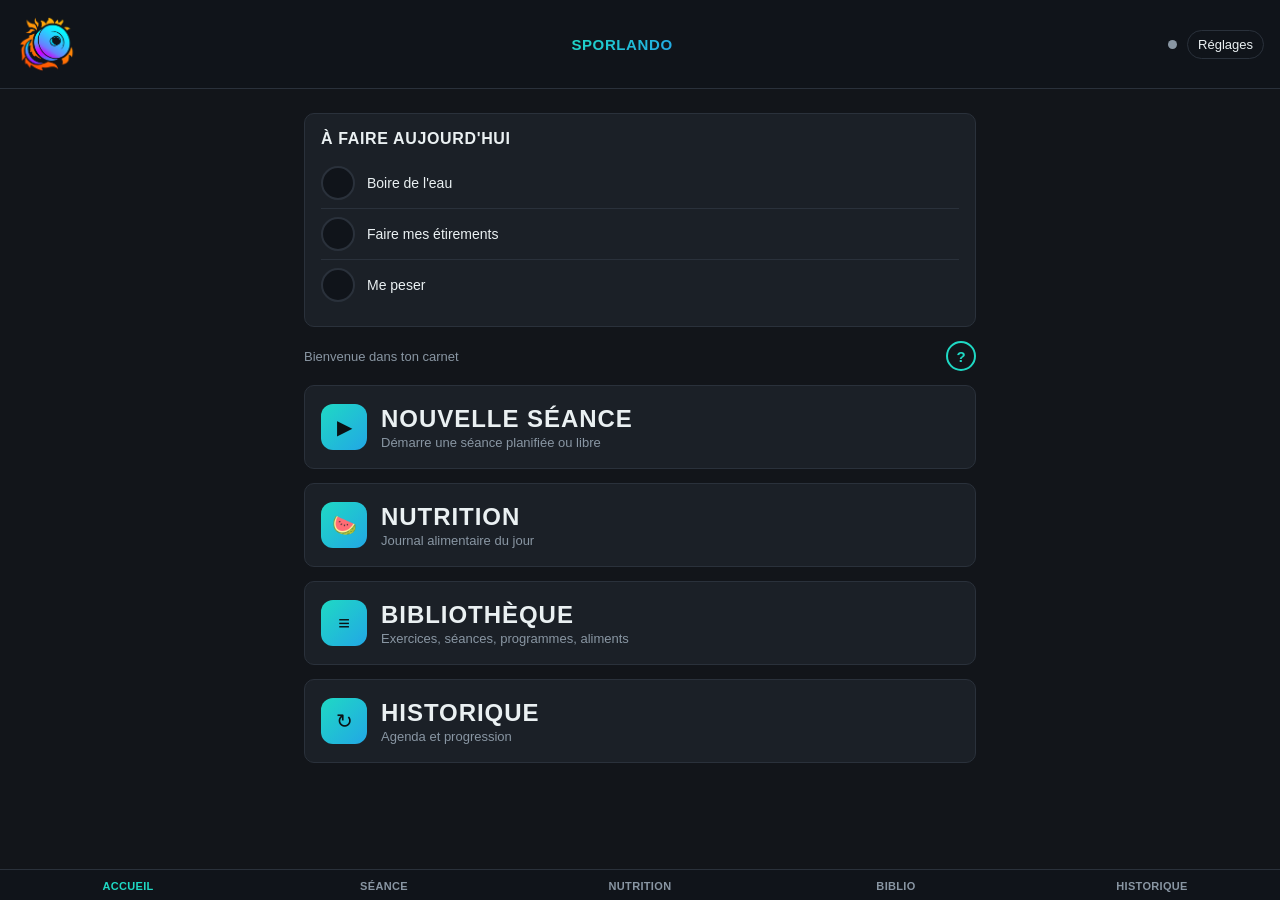
==== commit 7927d12c: "Pwa" ====
--- a/carnet-muscu.html
+++ b/carnet-muscu.html
@@ -8,609 +8,31 @@
 <meta name="apple-mobile-web-app-title" content="Carnet Muscu">
 <meta name="theme-color" content="#12151A">
 <title>Carnet Muscu</title>
-<style>
-
-/* ============================================================
-   BLOC 1 : VARIABLES & RESET (theme sombre anthracite)
-   ============================================================ */
-:root {
-  --couleur-fond: #12151A;
-  --couleur-carte: #1B2027;
-  --couleur-carte-creux: #10141A;
-  --couleur-texte: #EAF0F2;
-  --couleur-texte-att: #8996A3;
-  --couleur-turquoise: #1FD9C4;
-  --couleur-cyan: #22A7E5;
-  --couleur-degrade: linear-gradient(135deg, #1FD9C4 0%, #22A7E5 100%);
-  --couleur-succes: #4CD97B;
-  --couleur-alerte: #FF6B6B;
-  --couleur-avertissement: #E0A73D;
-  --couleur-piscine: #4C8DFF;
-  --couleur-nutrition: #B98EF0;
-  --couleur-bordure: #2A313B;
-  --rayon: 10px;
-  --ombre: 0 2px 6px rgba(0,0,0,0.35);
-  --police-corps: -apple-system, BlinkMacSystemFont, "Helvetica Neue", Arial, sans-serif;
-  --police-donnees: Menlo, "SF Mono", Consolas, monospace;
-}
-
-* { box-sizing: border-box; -webkit-tap-highlight-color: transparent; }
-html, body {
-  margin: 0; padding: 0;
-  background: var(--couleur-fond);
-  color: var(--couleur-texte);
-  font-family: var(--police-corps);
-  height: 100%;
-  -webkit-text-size-adjust: 100%;
-}
-body { padding-bottom: 64px; }
-h1, h2, h3 { margin: 0; }
-button {
-  font-family: var(--police-corps);
-  border: none;
-  background: none;
-  color: inherit;
-  cursor: pointer;
-}
-input, select, textarea {
-  font-family: var(--police-corps);
-  font-size: 16px;
-}
-ul { list-style: none; margin: 0; padding: 0; }
-a { color: inherit; }
-
-.titre-affichage {
-  font-weight: 800;
-  text-transform: uppercase;
-  letter-spacing: 0.04em;
-}
-.donnee-num {
-  font-family: var(--police-donnees);
-  font-variant-numeric: tabular-nums;
-}
-.texte-degrade {
-  color: var(--couleur-turquoise);
-  background: var(--couleur-degrade);
-  -webkit-background-clip: text;
-  background-clip: text;
-  -webkit-text-fill-color: transparent;
-}
-
-/* ============================================================
-   BLOC 2 : STRUCTURE GENERALE
-   ============================================================ */
-.entete {
-  position: -webkit-sticky;
-  position: sticky;
-  top: 0;
-  z-index: 20;
-  display: -webkit-box; display: -webkit-flex; display: flex;
-  -webkit-box-align: center; -webkit-align-items: center; align-items: center;
-  -webkit-box-pack: justify; -webkit-justify-content: space-between; justify-content: space-between;
-  background: var(--couleur-carte-creux);
-  border-bottom: 1px solid var(--couleur-bordure);
-  padding: 14px 16px;
-}
-.entete h1 {
-  font-size: 15px;
-}
-.bouton-entete {
-  color: var(--couleur-texte);
-  font-size: 13px;
-  padding: 6px 10px;
-  border: 1px solid var(--couleur-bordure);
-  border-radius: 20px;
-}
-.zone-entete-droite {
-  display: -webkit-box; display: -webkit-flex; display: flex;
-  -webkit-box-align: center; -webkit-align-items: center; align-items: center;
-}
-.sync-point {
-  width: 9px; height: 9px;
-  border-radius: 50%;
-  margin-right: 10px;
-  background: var(--couleur-texte-att);
-}
-.sync-point-ok { background: var(--couleur-succes); }
-.sync-point-erreur { background: var(--couleur-alerte); }
-.sync-point-cours { background: var(--couleur-cyan); }
-.sync-statut-texte { font-size: 12px; color: var(--couleur-texte-att); margin: 10px 0; }
-.sync-id-affiche {
-  font-family: var(--police-donnees);
-  background: var(--couleur-carte-creux);
-  border: 1px solid var(--couleur-bordure);
-  border-radius: 6px;
-  padding: 9px 10px;
-  word-break: break-all;
-  font-size: 13px;
-}
-.sync-separateur { border-top: 1px solid var(--couleur-bordure); margin: 16px 0; padding-top: 16px; }
-
-.page { display: none; padding: 14px 14px 24px 14px; max-width: 720px; margin: 0 auto; }
-.page-active { display: block; }
-
-.nav-bas {
-  position: fixed; left: 0; right: 0; bottom: 0;
-  display: -webkit-box; display: -webkit-flex; display: flex;
-  background: var(--couleur-carte-creux);
-  border-top: 1px solid var(--couleur-bordure);
-  z-index: 20;
-}
-.nav-onglet {
-  -webkit-box-flex: 1; -webkit-flex: 1; flex: 1;
-  padding: 10px 4px 8px 4px;
-  font-size: 11px;
-  text-align: center;
-  color: var(--couleur-texte-att);
-  text-transform: uppercase;
-  letter-spacing: 0.03em;
-  font-weight: 700;
-}
-.nav-onglet-actif { color: var(--couleur-turquoise); }
-
-.carte {
-  background: var(--couleur-carte);
-  border: 1px solid var(--couleur-bordure);
-  border-radius: var(--rayon);
-  box-shadow: var(--ombre);
-  padding: 14px;
-  margin-bottom: 12px;
-}
-.carte-titre {
-  font-size: 13px;
-  margin-bottom: 8px;
-}
-.ligne {
-  display: -webkit-box; display: -webkit-flex; display: flex;
-  -webkit-box-align: center; -webkit-align-items: center; align-items: center;
-  -webkit-box-pack: justify; -webkit-justify-content: space-between; justify-content: space-between;
-}
-.ligne + .ligne { margin-top: 8px; }
-
-.texte-att { color: var(--couleur-texte-att); font-size: 13px; }
-.etat-vide {
-  text-align: center;
-  color: var(--couleur-texte-att);
-  padding: 30px 14px;
-  font-size: 14px;
-}
-.groupe-entete {
-  font-size: 12px;
-  font-weight: 800;
-  text-transform: uppercase;
-  letter-spacing: 0.05em;
-  color: var(--couleur-turquoise);
-  margin: 18px 0 8px 0;
-  padding: 4px 2px 9px 2px;
-  border-bottom: 1px solid var(--couleur-bordure);
-  display: -webkit-box; display: -webkit-flex; display: flex;
-  -webkit-box-align: center; -webkit-align-items: center; align-items: center;
-}
-.groupe-entete:first-child { margin-top: 0; }
-.groupe-entete-nb { color: var(--couleur-texte-att); font-weight: 400; text-transform: none; letter-spacing: normal; }
-.groupe-entete-chevron { display: inline-block; width: 16px; color: var(--couleur-texte-att); }
-
-/* Boutons */
-.btn {
-  display: inline-block;
-  padding: 10px 16px;
-  border-radius: 8px;
-  font-size: 14px;
-  font-weight: 700;
-  text-align: center;
-}
-.btn-plein { background: var(--couleur-degrade); color: #0B1114; }
-.btn-plein:active { opacity: 0.85; }
-.btn-contour { background: none; border: 1px solid var(--couleur-bordure); color: var(--couleur-texte); }
-.btn-alerte { background: none; color: var(--couleur-alerte); }
-.btn-succes { background: var(--couleur-succes); color: #0B1114; }
-.btn-bloc { display: block; width: 100%; }
-.btn-petit { padding: 6px 10px; font-size: 12px; }
-
-/* Sous-onglets (Bibliotheque, Historique) */
-.sous-onglets {
-  display: -webkit-box; display: -webkit-flex; display: flex;
-  margin-bottom: 12px;
-  border: 1px solid var(--couleur-bordure);
-  border-radius: 8px;
-  overflow: hidden;
-}
-.sous-onglet {
-  -webkit-box-flex: 1; -webkit-flex: 1; flex: 1;
-  padding: 9px 4px;
-  font-size: 12px;
-  font-weight: 700;
-  text-transform: uppercase;
-  letter-spacing: 0.02em;
-  color: var(--couleur-texte-att);
-  border-right: 1px solid var(--couleur-bordure);
-}
-.sous-onglet:last-child { border-right: none; }
-.sous-onglet-actif { background: var(--couleur-carte-creux); color: var(--couleur-turquoise); }
-
-/* Barre de charge (signature) : blocs = series */
-.barre-charge { display: -webkit-box; display: -webkit-flex; display: flex; -webkit-flex-wrap: wrap; flex-wrap: wrap; }
-.bloc-charge {
-  width: 16px; height: 16px;
-  border-radius: 3px;
-  border: 2px solid var(--couleur-turquoise);
-  margin-right: 4px; margin-bottom: 4px;
-}
-.bloc-charge-fait { background: var(--couleur-degrade); border-color: transparent; }
-
-/* Champs de formulaire */
-.champ { margin-bottom: 12px; }
-.champ label {
-  display: block;
-  font-size: 12px;
-  color: var(--couleur-texte-att);
-  margin-bottom: 4px;
-  text-transform: uppercase;
-  letter-spacing: 0.02em;
-}
-.champ input, .champ select, .champ textarea {
-  width: 100%;
-  padding: 9px 10px;
-  border: 1px solid var(--couleur-bordure);
-  border-radius: 6px;
-  background: var(--couleur-carte-creux);
-  color: var(--couleur-texte);
-}
-.champ textarea { resize: none; min-height: 60px; }
-.case-liste {
-  display: -webkit-box; display: -webkit-flex; display: flex;
-  -webkit-box-align: center; -webkit-align-items: center; align-items: center;
-  padding: 8px 0;
-  border-bottom: 1px solid var(--couleur-bordure);
-}
-.case-liste input { width: auto; margin-right: 10px; }
-
-/* Modal */
-.toast-conteneur {
-  position: fixed;
-  top: 60px;
-  left: 14px;
-  right: 14px;
-  z-index: 100;
-  display: -webkit-box; display: -webkit-flex; display: flex;
-  -webkit-box-orient: vertical; -webkit-box-direction: normal;
-  -webkit-flex-direction: column; flex-direction: column;
-  -webkit-box-align: center; -webkit-align-items: center; align-items: center;
-  pointer-events: none;
-}
-.toast {
-  background: var(--couleur-carte);
-  border: 1px solid var(--couleur-bordure);
-  color: var(--couleur-texte);
-  border-radius: 10px;
-  padding: 12px 16px;
-  margin-bottom: 8px;
-  font-size: 14px;
-  box-shadow: var(--ombre);
-  max-width: 100%;
-  text-align: center;
-}
-
-.modal-overlay {
-  position: fixed; top: 0; left: 0; right: 0; bottom: 0;
-  background: rgba(0,0,0,0.6);
-  z-index: 50;
-  display: -webkit-box; display: -webkit-flex; display: flex;
-  -webkit-box-align: end; -webkit-align-items: flex-end; align-items: flex-end;
-}
-.modal-contenu {
-  background: var(--couleur-carte);
-  width: 100%;
-  max-height: 88%;
-  overflow-y: auto;
-  border-radius: 14px 14px 0 0;
-  padding: 18px 16px 26px 16px;
-  border-top: 1px solid var(--couleur-bordure);
-}
-.modal-entete {
-  display: -webkit-box; display: -webkit-flex; display: flex;
-  -webkit-box-pack: justify; -webkit-justify-content: space-between; justify-content: space-between;
-  -webkit-box-align: center; -webkit-align-items: center; align-items: center;
-  margin-bottom: 14px;
-}
-.modal-entete h2 { font-size: 15px; }
-.bouton-fermer { font-size: 22px; line-height: 1; color: var(--couleur-texte-att); padding: 4px 8px; }
-
-/* Page Accueil */
-.accueil-carte {
-  display: -webkit-box; display: -webkit-flex; display: flex;
-  -webkit-box-align: center; -webkit-align-items: center; align-items: center;
-  background: var(--couleur-carte);
-  border: 1px solid var(--couleur-bordure);
-  border-radius: var(--rayon);
-  padding: 18px 16px;
-  margin-bottom: 14px;
-}
-.accueil-icone {
-  width: 46px; height: 46px;
-  margin-right: 14px;
-  border-radius: 12px;
-  background: var(--couleur-degrade);
-  color: #0B1114;
-  font-size: 20px;
-  display: -webkit-box; display: -webkit-flex; display: flex;
-  -webkit-box-align: center; -webkit-align-items: center; align-items: center;
-  -webkit-box-pack: center; -webkit-justify-content: center; justify-content: center;
-  -webkit-flex-shrink: 0; flex-shrink: 0;
-}
-.accueil-carte p { margin: 2px 0 0 0; }
-
-/* Seance active : zone haute collante (chrono + minuteur) */
-.seance-sticky-haut {
-  position: -webkit-sticky;
-  position: sticky;
-  top: 50px;
-  z-index: 15;
-  background: var(--couleur-fond);
-  padding-top: 2px;
-}
-.bloc-exercice-actif { border-top: 3px solid var(--couleur-turquoise); }
-.badges-zone { margin: 8px 0 4px 0; }
-.badge-technique {
-  display: inline-block;
-  font-size: 10px;
-  font-weight: 700;
-  text-transform: uppercase;
-  letter-spacing: 0.03em;
-  color: var(--couleur-cyan);
-  border: 1px solid var(--couleur-bordure);
-  border-radius: 12px;
-  padding: 3px 8px;
-  margin-right: 6px;
-  margin-bottom: 4px;
-}
-.badge-technique-intensif { color: var(--couleur-alerte); }
-.badge-record { color: var(--couleur-succes); border-color: var(--couleur-succes); }
-.serie-ligne {
-  display: -webkit-box; display: -webkit-flex; display: flex;
-  -webkit-box-align: center; -webkit-align-items: center; align-items: center;
-  -webkit-flex-wrap: wrap; flex-wrap: wrap;
-  padding: 6px 0;
-  border-bottom: 1px solid var(--couleur-bordure);
-}
-.serie-num {
-  width: 22px;
-  font-size: 12px;
-  color: var(--couleur-texte-att);
-  font-weight: 700;
-}
-.serie-champ { width: 62px; margin-right: 6px; }
-.serie-champ input {
-  width: 100%;
-  padding: 7px 6px;
-  border: 1px solid var(--couleur-bordure);
-  border-radius: 6px;
-  background: var(--couleur-carte-creux);
-  color: var(--couleur-texte);
-  font-family: var(--police-donnees);
-  text-align: center;
-}
-.serie-unite { font-size: 11px; color: var(--couleur-texte-att); margin-right: 6px; }
-.bulle-validation {
-  width: 28px; height: 28px;
-  min-width: 28px;
-  border-radius: 50%;
-  border: 2px solid var(--couleur-bordure);
-  display: -webkit-box; display: -webkit-flex; display: flex;
-  -webkit-box-align: center; -webkit-align-items: center; align-items: center;
-  -webkit-box-pack: center; -webkit-justify-content: center; justify-content: center;
-  font-size: 14px;
-  font-weight: 800;
-  color: transparent;
-  margin-right: 4px;
-  -webkit-flex-shrink: 0; flex-shrink: 0;
-}
-.bulle-validation-faite {
-  background: var(--couleur-degrade);
-  border-color: transparent;
-  color: #0B1114;
-}
-.bouton-note {
-  width: 28px; height: 28px;
-  min-width: 28px;
-  border-radius: 50%;
-  border: 2px solid var(--couleur-bordure);
-  display: -webkit-box; display: -webkit-flex; display: flex;
-  -webkit-box-align: center; -webkit-align-items: center; align-items: center;
-  -webkit-box-pack: center; -webkit-justify-content: center; justify-content: center;
-  font-size: 13px;
-  color: var(--couleur-texte-att);
-  -webkit-flex-shrink: 0; flex-shrink: 0;
-}
-.bouton-note-remplie { border-color: var(--couleur-cyan); color: var(--couleur-cyan); }
-.bulle-info {
-  width: 30px; height: 30px;
-  min-width: 30px;
-  border-radius: 50%;
-  border: 2px solid var(--couleur-turquoise);
-  color: var(--couleur-turquoise);
-  font-weight: 800;
-  font-size: 15px;
-  display: -webkit-box; display: -webkit-flex; display: flex;
-  -webkit-box-align: center; -webkit-align-items: center; align-items: center;
-  -webkit-box-pack: center; -webkit-justify-content: center; justify-content: center;
-}
-.notice-section { margin-bottom: 18px; }
-.notice-section h3 {
-  font-size: 13px;
-  text-transform: uppercase;
-  letter-spacing: 0.03em;
-  color: var(--couleur-turquoise);
-  margin-bottom: 8px;
-}
-.notice-section ul { padding-left: 18px; list-style: disc; }
-.notice-section li { margin-bottom: 6px; font-size: 14px; line-height: 1.4; }
-.notice-section p { font-size: 14px; line-height: 1.4; margin: 0 0 8px 0; }
-.note-serie-zone { -webkit-box-flex: 1; -webkit-flex: 0 0 100%; flex: 0 0 100%; padding: 0 0 8px 30px; }
-.note-serie-zone input {
-  width: 100%;
-  padding: 6px 8px;
-  border: 1px solid var(--couleur-bordure);
-  border-radius: 6px;
-  background: var(--couleur-carte-creux);
-  color: var(--couleur-texte);
-  font-size: 13px;
-}
-.serie-suppr { margin-left: auto; color: var(--couleur-alerte); font-size: 18px; padding: 4px 8px; }
-
-/* Minuteur de repos (compte a rebours) */
-.cdr-champs {
-  display: -webkit-box; display: -webkit-flex; display: flex;
-  -webkit-box-align: end; -webkit-align-items: flex-end; align-items: flex-end;
-}
-.cdr-champ { width: auto; margin-right: 10px; }
-.cdr-champ label { font-size: 11px; color: var(--couleur-texte-att); text-transform: uppercase; margin-bottom: 4px; display: block; }
-.cdr-champ input {
-  width: 70px;
-  padding: 8px 6px;
-  border: 1px solid var(--couleur-bordure);
-  border-radius: 6px;
-  background: var(--couleur-carte-creux);
-  color: var(--couleur-texte);
-  font-family: var(--police-donnees);
-  text-align: center;
-  font-size: 18px;
-}
-
-/* Calendrier agenda */
-.cal-entete {
-  display: -webkit-box; display: -webkit-flex; display: flex;
-  -webkit-box-pack: justify; -webkit-justify-content: space-between; justify-content: space-between;
-  -webkit-box-align: center; -webkit-align-items: center; align-items: center;
-  margin-bottom: 10px;
-}
-.cal-entete .titre-affichage { font-size: 14px; }
-.cal-grille { display: -webkit-box; display: -webkit-flex; display: flex; -webkit-flex-wrap: wrap; flex-wrap: wrap; }
-.cal-jour-libelle, .cal-jour {
-  width: 14.2857%;
-  text-align: center;
-  box-sizing: border-box;
-}
-.cal-jour-libelle { font-size: 10px; color: var(--couleur-texte-att); padding-bottom: 6px; text-transform: uppercase; }
-.cal-jour { padding: 5px 2px; }
-.cal-jour-bouton {
-  width: 100%;
-  padding: 7px 0 5px 0;
-  border-radius: 8px;
-  font-size: 13px;
-  color: var(--couleur-texte);
-}
-.cal-jour-vide { visibility: hidden; }
-.cal-jour-select .cal-jour-bouton { background: var(--couleur-degrade); color: #0B1114; font-weight: 700; }
-.cal-marqueurs { display: -webkit-box; display: -webkit-flex; display: flex; -webkit-box-pack: center; -webkit-justify-content: center; justify-content: center; margin-top: 2px; height: 6px; }
-.cal-point { width: 5px; height: 5px; border-radius: 50%; margin: 0 1px; }
-.cal-point-prevu { background: var(--couleur-cyan); }
-.cal-point-fait { background: var(--couleur-succes); }
-.cal-point-incomplet { background: var(--couleur-avertissement); }
-.cal-point-piscine { background: var(--couleur-piscine); }
-.cal-point-nutrition { background: var(--couleur-nutrition); }
-
-.macro-ligne { margin-bottom: 14px; }
-.macro-barre-fond {
-  width: 100%;
-  height: 10px;
-  background: var(--couleur-carte-creux);
-  border-radius: 5px;
-  overflow: hidden;
-  margin-top: 4px;
-}
-.macro-barre-remplie { height: 100%; border-radius: 5px; }
-.macro-barre-proteines { background: var(--couleur-degrade); }
-.macro-barre-glucides { background: var(--couleur-avertissement); }
-.macro-barre-lipides { background: var(--couleur-nutrition); }
-
-.agenda-entree { border-left: 4px solid var(--couleur-cyan); }
-.agenda-entree-fait { border-left-color: var(--couleur-succes); }
-
-/* Chrono */
-.chrono {
-  font-family: var(--police-donnees);
-  font-size: 26px;
-  text-align: center;
-}
-
-/* SVG progression */
-.svg-conteneur { width: 100%; }
-.svg-conteneur svg { width: 100%; height: auto; display: block; }
-.diagramme-muscles-petit { max-width: 160px; margin: 0 auto; }
-.diagramme-muscles-petit .svg-conteneur svg { width: 100%; height: auto; display: block; }
-
-.equilibre-ligne { margin-bottom: 12px; }
-.equilibre-barre-fond {
-  width: 100%;
-  height: 8px;
-  background: var(--couleur-carte-creux);
-  border-radius: 4px;
-  overflow: hidden;
-  margin-top: 4px;
-}
-.equilibre-barre-remplie {
-  height: 100%;
-  background: var(--couleur-degrade);
-  border-radius: 4px;
-}
-.alerte-equilibre {
-  background: rgba(255,107,107,0.12);
-  border: 1px solid var(--couleur-alerte);
-  color: var(--couleur-alerte);
-  border-radius: 8px;
-  padding: 10px;
-  font-size: 13px;
-}
-.alerte-equilibre-ok {
-  background: rgba(76,217,123,0.12);
-  border: 1px solid var(--couleur-succes);
-  color: var(--couleur-succes);
-  border-radius: 8px;
-  padding: 10px;
-  font-size: 13px;
-}
-
-.banniere-objectif {
-  background: rgba(31,217,196,0.10);
-  border: 1px solid var(--couleur-turquoise);
-  border-radius: 10px;
-  padding: 12px 14px;
-  margin-bottom: 14px;
-  font-size: 14px;
-}
-
-.ressenti-ligne { margin-bottom: 14px; }
-.ressenti-ligne label {
-  display: -webkit-box; display: -webkit-flex; display: flex;
-  -webkit-box-pack: justify; -webkit-justify-content: space-between; justify-content: space-between;
-  font-size: 12px;
-  color: var(--couleur-texte-att);
-  text-transform: uppercase;
-  letter-spacing: 0.02em;
-  margin-bottom: 4px;
-}
-.ressenti-ligne input[type="range"] {
-  width: 100%;
-}
-.suggestion-carte {
-  border-left: 3px solid var(--couleur-turquoise);
-  padding: 4px 0 4px 10px;
-  margin-bottom: 12px;
-}
-.suggestion-carte strong { display: block; margin-bottom: 3px; font-size: 14px; }
-.suggestion-carte span { font-size: 13px; color: var(--couleur-texte-att); }
-
-@media (min-width: 700px) {
-  .page { padding: 24px; }
-}
-
-</style>
+<link rel="stylesheet" href="style.css">
+<!-- Icône écran d'accueil iOS -->
+<link rel="apple-touch-icon" sizes="180x180" href="images/icon-180.png">
+
+<!-- Favicon bureau -->
+<link rel="icon" type="image/png" sizes="32x32" href="images/favicon-32.png">
+<link rel="manifest" href="manifest.json">
+<meta name="theme-color" content="#000000">
 </head>
+<div id="modale-meteo" class="modale-meteo-fond" style="display:none;">
+  <div class="modale-meteo-boite">
+    <div class="modale-meteo-entete">
+      <span class="modale-meteo-titre">Météo de la journée</span>
+      <button class="modale-meteo-fermer" data-action="fermer-modale-meteo">✕</button>
+    </div>
+    <div class="modale-meteo-contenu">
+      <svg id="svg-meteo" width="100%" height="220" viewBox="0 0 320 220"></svg>
+    </div>
+  </div>
+</div>
 <body>
 
 <header class="entete">
-  <h1 class="titre-affichage texte-degrade">Carnet Muscu</h1>
+  <img src="images/sporlando-logo.png" alt="Logo Sporlando" class="app-logo">
+  <h1 class="titre-affichage texte-degrade">Sporlando</h1>
   <div class="zone-entete-droite">
     <span class="sync-point" id="sync-point-entete" title="Statut de synchronisation"></span>
     <button class="bouton-entete" data-action="ouvrir-reglages">Réglages</button>
@@ -623,21 +45,32 @@
        PAGE : ACCUEIL
        ============================================================ -->
   <section id="page-accueil" class="page page-active">
+    <div id="carte-checklist-quotidienne" class="carte-checklist" style="display:none;">
+      <div class="checklist-entete">
+        <span class="titre-affichage">À faire aujourd'hui</span>
+      </div>
+      <div class="checklist-ligne">
+        <button class="bulle-validation checklist-bouton" data-action="toggle-checklist" data-tache="eau" title="Boire de l'eau">💧</button>
+        <span class="checklist-texte">Boire de l'eau</span>
+      </div>
+      <div class="checklist-ligne">
+        <button class="bulle-validation checklist-bouton" data-action="toggle-checklist" data-tache="etirements" title="Étirements">🤸</button>
+        <span class="checklist-texte">Faire mes étirements</span>
+      </div>
+      <div class="checklist-ligne">
+        <button class="bulle-validation checklist-bouton" data-action="toggle-checklist" data-tache="pesee" title="Se peser">⚖️</button>
+        <span class="checklist-texte">Me peser</span>
+      </div>
+    </div>
     <div class="ligne" style="margin-bottom:14px;">
       <span class="texte-att">Bienvenue dans ton carnet</span>
       <button class="bulle-info" data-action="ouvrir-notice" title="Notice complète">?</button>
     </div>
     <div id="zone-banniere-objectif"></div>
     <div id="zone-banniere-meteo"></div>
-    <div class="accueil-carte" data-action="aller-page" data-page="seance">
-      <div class="accueil-icone">&#9654;</div>
-      <div>
-        <h2 class="titre-affichage">Nouvelle séance</h2>
-        <p class="texte-att">Démarre une séance planifiée ou libre</p>
-      </div>
-    </div>
+    <div id="zone-carte-seance-jour"></div>
     <div class="accueil-carte" data-action="aller-page" data-page="nutrition">
-      <div class="accueil-icone">&#127814;</div>
+      <div class="accueil-icone">&#x1F349;</div>
       <div>
         <h2 class="titre-affichage">Nutrition</h2>
         <p class="texte-att">Journal alimentaire du jour</p>
@@ -660,6 +93,11 @@
   </section>
 
   <!-- ============================================================
+       PAGE : SEANCE ETIREMENT (réveil articulaire)
+       ============================================================ -->
+  <section id="page-etirement" class="page"></section>
+
+  <!-- ============================================================
        PAGE : SEANCE (mode actif)
        ============================================================ -->
   <section id="page-seance" class="page">
@@ -667,8 +105,8 @@
       <div class="carte">
         <h2 class="carte-titre">Ressenti du jour (optionnel)</h2>
         <div class="ressenti-ligne">
-          <label>Sommeil <span id="valeur-ressenti-sommeil">-</span>/5</label>
-          <input type="range" min="1" max="5" step="1" data-role="ressenti-sommeil" id="champ-ressenti-sommeil">
+          <label>Sommeil <span id="valeur-ressenti-sommeil">-</span> h</label>
+          <input type="number" min="0" max="14" step="0.5" data-role="ressenti-sommeil" id="champ-ressenti-sommeil" placeholder="ex. 7.5">
         </div>
         <div class="ressenti-ligne">
           <label>Fatigue <span id="valeur-ressenti-fatigue">-</span>/5</label>
@@ -694,9 +132,10 @@
         <div class="carte" id="seance-entete-active">
           <div class="ligne">
             <h2 class="titre-affichage" id="seance-active-nom">-</h2>
-            <button class="btn btn-plein btn-petit" data-action="terminer-seance">Fin</button>
+            <button class="btn-annuler-seance" data-action="annuler-seance" title="Annuler la séance">✕</button>
           </div>
           <div class="chrono texte-degrade" id="seance-chrono">00:00</div>
+          <button class="btn btn-plein btn-petit" style="width:100%; margin-top:8px;" data-action="terminer-seance">Fin</button>
         </div>
         <div class="carte" id="seance-zone-cdr"></div>
       </div>
@@ -734,6 +173,7 @@
       <button class="sous-onglet" data-action="sous-onglet" data-groupe="bib" data-cible="seances">Séances</button>
       <button class="sous-onglet" data-action="sous-onglet" data-groupe="bib" data-cible="programmes">Programmes</button>
       <button class="sous-onglet" data-action="sous-onglet" data-groupe="bib" data-cible="aliments">Aliments</button>
+      <button class="sous-onglet" data-action="sous-onglet" data-groupe="bib" data-cible="plats">Plats</button>
     </div>
 
     <div id="bib-exercices" class="section-bib">
@@ -760,6 +200,11 @@
       <button class="btn btn-plein btn-bloc" data-action="nouvel-aliment" style="margin-bottom:10px;">+ Ajouter un aliment</button>
       <button class="btn btn-contour btn-bloc" data-action="charger-aliments-base" style="margin-bottom:12px;">Charger les aliments de base (100% végétalien)</button>
       <ul id="liste-aliments"></ul>
+    </div>
+
+    <div id="bib-plats" class="section-bib" style="display:none;">
+      <button class="btn btn-plein btn-bloc" data-action="nouveau-plat" style="margin-bottom:12px;">+ Créer un plat</button>
+      <ul id="liste-plats"></ul>
     </div>
   </section>
 
@@ -772,6 +217,7 @@
       <button class="sous-onglet" data-action="sous-onglet" data-groupe="hist" data-cible="progression">Progression</button>
       <button class="sous-onglet" data-action="sous-onglet" data-groupe="hist" data-cible="equilibre">Équilibre</button>
       <button class="sous-onglet" data-action="sous-onglet" data-groupe="hist" data-cible="suggestions">Suggestions</button>
+      <button class="sous-onglet" data-action="sous-onglet" data-groupe="hist" data-cible="seances">Séances passées</button>
     </div>
 
     <div id="hist-agenda" class="section-hist">
@@ -858,6 +304,13 @@
         <div class="texte-att">Des indices calculés à partir de tes données (RPE, records, décharge) et de ton ressenti quotidien. Ce sont des pistes à discuter avec ton coach, pas des décisions automatiques.</div>
       </div>
       <div id="zone-suggestions"></div>
+    </div>
+
+    <div id="hist-seances" class="section-hist" style="display:none;">
+      <div class="carte">
+        <h2 class="carte-titre">Séances réalisées</h2>
+        <ul id="liste-historique-seances"></ul>
+      </div>
     </div>
   </section>
 
@@ -877,3065 +330,13 @@
   <div id="modal-contenu" class="modal-contenu"></div>
 </div>
 
-<script>
-(function () {
-'use strict';
-
-/* ============================================================
-   BLOC 3 : OUTILS GENERIQUES (compatibles anciens navigateurs)
-   ============================================================ */
-
-function genererId() {
-  return 'id_' + Date.now().toString(36) + '_' + Math.floor(Math.random() * 100000).toString(36);
-}
-
-function echapperHtml(texte) {
-  if (texte === null || texte === undefined) { return ''; }
-  return String(texte)
-    .replace(/&/g, '&amp;')
-    .replace(/</g, '&lt;')
-    .replace(/>/g, '&gt;')
-    .replace(/"/g, '&quot;');
-}
-
-function completerZero(nombre) {
-  nombre = Math.floor(nombre);
-  if (nombre < 10) { return '0' + nombre; }
-  return String(nombre);
-}
-
-function formaterDateISO(date) {
-  return date.getFullYear() + '-' + completerZero(date.getMonth() + 1) + '-' + completerZero(date.getDate());
-}
-
-function dateDepuisISO(chaineISO) {
-  var parties = chaineISO.split('-');
-  return new Date(parseInt(parties[0], 10), parseInt(parties[1], 10) - 1, parseInt(parties[2], 10));
-}
-
-function formaterDateLisible(chaineISO) {
-  var joursSemaine = ['Dimanche', 'Lundi', 'Mardi', 'Mercredi', 'Jeudi', 'Vendredi', 'Samedi'];
-  var mois = ['Janvier', 'Février', 'Mars', 'Avril', 'Mai', 'Juin', 'Juillet', 'Août', 'Septembre', 'Octobre', 'Novembre', 'Décembre'];
-  var d = dateDepuisISO(chaineISO);
-  return joursSemaine[d.getDay()] + ' ' + d.getDate() + ' ' + mois[d.getMonth()];
-}
-
-function trouverParId(liste, id) {
-  for (var i = 0; i < liste.length; i++) {
-    if (liste[i].id === id) { return liste[i]; }
-  }
-  return null;
-}
-
-function retirerParId(liste, id) {
-  var resultat = [];
-  for (var i = 0; i < liste.length; i++) {
-    if (liste[i].id !== id) { resultat.push(liste[i]); }
-  }
-  return resultat;
-}
-
-function trouverAncetreAction(element) {
-  var courant = element;
-  while (courant && courant !== document.body) {
-    if (courant.getAttribute && courant.getAttribute('data-action')) {
-      return courant;
-    }
-    courant = courant.parentNode;
-  }
-  return null;
-}
-
-function ajouterEcouteurClicDelegue(conteneur, gestionnaire) {
-  conteneur.addEventListener('click', function (evt) {
-    var cible = trouverAncetreAction(evt.target);
-    if (!cible) { return; }
-    try {
-      gestionnaire(cible, evt);
-    } catch (erreur) {
-      afficherToast('Une action a échoué (' + (cible.getAttribute('data-action') || '?') + ') : ' + erreur.message);
-    }
-  }, false);
-}
-
-/* ============================================================
-   BLOC 4 : ETAT & PERSISTANCE (localStorage)
-   ============================================================ */
-
-var CLE_STOCKAGE = 'carnetMusculationDonnees_v1';
-
-function etatParDefaut() {
-  return {
-    profil: {
-      poidsCorporel: 75, objectifProteines: 150, objectifGlucides: 250, objectifLipides: 70,
-      latitudeGym: 44.558, longitudeGym: 4.750, seuilTempMax: null, seuilTempMin: null
-    },
-    exercices: [],
-    seances: [],
-    programmes: [],
-    agenda: [],
-    seanceActive: null,
-    derniereMiseAJour: 0,
-    programmeActif: null,
-    historiqueProgrammes: [],
-    ressentiQuotidien: {},
-    aliments: [],
-    journalAlimentaire: {},
-    piscine: {},
-    poidsCorporelHistorique: {}
-  };
-}
-
-function completerChampsEtat(donnees) {
-  if (!donnees.profil) { donnees.profil = {}; }
-  if (!donnees.profil.poidsCorporel) { donnees.profil.poidsCorporel = 75; }
-  if (!donnees.profil.objectifProteines) { donnees.profil.objectifProteines = 150; }
-  if (!donnees.profil.objectifGlucides) { donnees.profil.objectifGlucides = 250; }
-  if (!donnees.profil.objectifLipides) { donnees.profil.objectifLipides = 70; }
-  if (donnees.profil.latitudeGym === undefined) { donnees.profil.latitudeGym = 44.558; }
-  if (donnees.profil.longitudeGym === undefined) { donnees.profil.longitudeGym = 4.750; }
-  if (donnees.profil.seuilTempMax === undefined) { donnees.profil.seuilTempMax = null; }
-  if (donnees.profil.seuilTempMin === undefined) { donnees.profil.seuilTempMin = null; }
-  if (!donnees.exercices) { donnees.exercices = []; }
-  if (!donnees.seances) { donnees.seances = []; }
-  if (!donnees.programmes) { donnees.programmes = []; }
-  if (!donnees.agenda) { donnees.agenda = []; }
-  if (donnees.seanceActive === undefined) { donnees.seanceActive = null; }
-  if (!donnees.derniereMiseAJour) { donnees.derniereMiseAJour = 0; }
-  if (donnees.programmeActif === undefined) { donnees.programmeActif = null; }
-  if (!donnees.historiqueProgrammes) { donnees.historiqueProgrammes = []; }
-  if (!donnees.ressentiQuotidien) { donnees.ressentiQuotidien = {}; }
-  if (!donnees.aliments) { donnees.aliments = []; }
-  if (!donnees.journalAlimentaire) { donnees.journalAlimentaire = {}; }
-  if (!donnees.piscine) { donnees.piscine = {}; }
-  if (!donnees.poidsCorporelHistorique) { donnees.poidsCorporelHistorique = {}; }
-  return donnees;
-}
-
-function chargerEtat() {
-  var brut = null;
-  try {
-    brut = window.localStorage.getItem(CLE_STOCKAGE);
-  } catch (erreur) {
-    brut = null;
-  }
-  if (!brut) { return etatParDefaut(); }
-  try {
-    var donnees = JSON.parse(brut);
-    return completerChampsEtat(donnees);
-  } catch (erreur) {
-    return etatParDefaut();
-  }
-}
-
-var etat = chargerEtat();
-var alerteStockageAffichee = false;
-
-function sauvegarderEtat() {
-  etat.derniereMiseAJour = Date.now();
-  try {
-    window.localStorage.setItem(CLE_STOCKAGE, JSON.stringify(etat));
-  } catch (erreur) {
-    if (!alerteStockageAffichee) {
-      alerteStockageAffichee = true;
-      afficherToast('Attention : la sauvegarde a échoué (stockage plein ou navigateur en mode privé).');
-    }
-  }
-  programmerEnvoiDiffere();
-}
-
-/* ============================================================
-   BLOC 5 : NAVIGATION ENTRE PAGES
-   ============================================================ */
-
-var pageCourante = 'accueil';
-
-function allerVersPage(nomPage) {
-  pageCourante = nomPage;
-  var pages = document.querySelectorAll('.page');
-  for (var i = 0; i < pages.length; i++) { pages[i].classList.remove('page-active'); }
-  var cible = document.getElementById('page-' + nomPage);
-  if (cible) { cible.classList.add('page-active'); }
-
-  var onglets = document.querySelectorAll('.nav-onglet');
-  for (var j = 0; j < onglets.length; j++) { onglets[j].classList.remove('nav-onglet-actif'); }
-  var ongletCible = document.querySelector('.nav-onglet[data-page="' + nomPage + '"]');
-  if (ongletCible) { ongletCible.classList.add('nav-onglet-actif'); }
-
-  if (nomPage === 'accueil') { rendreBanniereObjectif(); rendreBanniereMeteo(); }
-  if (nomPage === 'seance') { rendreSeance(); }
-  if (nomPage === 'nutrition') { rendreNutrition(); }
-  if (nomPage === 'bibliotheque') { rendreExercices(); rendreSeancesBib(); rendreProgrammesBib(); rendreAliments(); }
-  if (nomPage === 'historique') {
-    rendreProgrammeActif();
-    rendreCalendrier(); rendreJourSelectionne(); rendreAVenir();
-    rendreGraphiquePoidsCorporel();
-    rendreSelectProgression(); rendreGraphiqueProgression(); rendreGraphiqueVolume(); rendreGraphiqueCalories();
-    rendreGraphiquesNutrition();
-    rendreEquilibre();
-    rendreSuggestions();
-  }
-}
-
-/* ============================================================
-   BLOC 6 : MODAL GENERIQUE
-   ============================================================ */
-
-function ouvrirModal(html) {
-  document.getElementById('modal-contenu').innerHTML = html;
-  document.getElementById('modal-overlay').style.display = 'flex';
-}
-
-function fermerModal() {
-  document.getElementById('modal-overlay').style.display = 'none';
-  document.getElementById('modal-contenu').innerHTML = '';
-}
-
-/* Notifications "toast" : remplace afficherToast(), peu fiable sur iOS en mode standalone (ecran d'accueil) */
-var fileToasts = [];
-var toastEnCours = false;
-
-function afficherToast(message) {
-  fileToasts.push(message);
-  traiterFileToasts();
-}
-
-function traiterFileToasts() {
-  if (toastEnCours || fileToasts.length === 0) { return; }
-  var conteneur = document.getElementById('toast-conteneur');
-  if (!conteneur) { return; }
-  toastEnCours = true;
-  var message = fileToasts.shift();
-  var el = document.createElement('div');
-  el.className = 'toast';
-  el.innerHTML = echapperHtml(message);
-  conteneur.appendChild(el);
-  window.setTimeout(function () {
-    if (el.parentNode) { el.parentNode.removeChild(el); }
-    toastEnCours = false;
-    traiterFileToasts();
-  }, 3200);
-}
-
-/* Confirmation maison : remplace window.confirm(), peu fiable sur iOS en mode standalone (ecran d'accueil) */
-var confirmationCallbackOui = null;
-var confirmationCallbackAnnuler = null;
-
-function demanderConfirmation(message, callbackOui, callbackAnnuler) {
-  confirmationCallbackOui = callbackOui || null;
-  confirmationCallbackAnnuler = callbackAnnuler || null;
-  var html = '';
-  html += '<div class="modal-entete"><h2>Confirmation</h2></div>';
-  html += '<div style="margin-bottom:18px; font-size:14px; line-height:1.4;">' + echapperHtml(message) + '</div>';
-  html += '<button class="btn btn-alerte btn-bloc" data-action="confirmation-valider">Confirmer</button>';
-  html += '<button class="btn btn-contour btn-bloc" style="margin-top:8px;" data-action="confirmation-annuler">Annuler</button>';
-  ouvrirModal(html);
-}
-
-function validerConfirmation() {
-  var cb = confirmationCallbackOui;
-  confirmationCallbackOui = null;
-  confirmationCallbackAnnuler = null;
-  if (cb) { cb(); } else { fermerModal(); }
-}
-
-function annulerConfirmation() {
-  var cb = confirmationCallbackAnnuler;
-  confirmationCallbackOui = null;
-  confirmationCallbackAnnuler = null;
-  if (cb) { cb(); } else { fermerModal(); }
-}
-
-/* ============================================================
-   BLOC 7 : GROUPES MUSCULAIRES & CONSTANTES
-   ============================================================ */
-
-var GROUPES_MUSCULAIRES = ['Pectoraux', 'Dos', 'Épaules', 'Bras', 'Jambes', 'Abdominaux', 'Cardio', 'Autre'];
-
-var CATEGORIES_ALIMENTS = ['Protéines végétales', 'Céréales et féculents', 'Matières grasses', 'Produits laitiers végétaux', 'Fruits et légumes', 'Autre'];
-
-/* Bibliothèque d'aliments de base — 100% végétalienne (aucun produit d'origine animale).
-   Valeurs pour 100 g, approximatives, à ajuster selon les emballages réels. */
-var ALIMENTS_DE_BASE = [
-  { nom: 'Tofu ferme', categorie: 'Protéines végétales', caloriesPour100g: 144, proteinesPour100g: 15, glucidesPour100g: 3, lipidesPour100g: 9 },
-  { nom: 'Tempeh', categorie: 'Protéines végétales', caloriesPour100g: 190, proteinesPour100g: 19, glucidesPour100g: 9, lipidesPour100g: 11 },
-  { nom: 'Seitan', categorie: 'Protéines végétales', caloriesPour100g: 370, proteinesPour100g: 75, glucidesPour100g: 14, lipidesPour100g: 1.9 },
-  { nom: 'Lentilles cuites', categorie: 'Protéines végétales', caloriesPour100g: 116, proteinesPour100g: 9, glucidesPour100g: 20, lipidesPour100g: 0.4 },
-  { nom: 'Pois chiches cuits', categorie: 'Protéines végétales', caloriesPour100g: 164, proteinesPour100g: 8.9, glucidesPour100g: 27, lipidesPour100g: 2.6 },
-  { nom: 'Haricots rouges cuits', categorie: 'Protéines végétales', caloriesPour100g: 127, proteinesPour100g: 8.7, glucidesPour100g: 22.8, lipidesPour100g: 0.5 },
-  { nom: 'Edamame', categorie: 'Protéines végétales', caloriesPour100g: 122, proteinesPour100g: 11, glucidesPour100g: 10, lipidesPour100g: 5 },
-  { nom: 'Protéine de pois (poudre)', categorie: 'Protéines végétales', caloriesPour100g: 380, proteinesPour100g: 80, glucidesPour100g: 5, lipidesPour100g: 6 },
-  { nom: 'Protéine de soja texturée réhydratée', categorie: 'Protéines végétales', caloriesPour100g: 110, proteinesPour100g: 17, glucidesPour100g: 8, lipidesPour100g: 0.5 },
-  { nom: 'Levure nutritionnelle', categorie: 'Protéines végétales', caloriesPour100g: 325, proteinesPour100g: 45, glucidesPour100g: 35, lipidesPour100g: 5 },
-
-  { nom: 'Riz blanc cuit', categorie: 'Céréales et féculents', caloriesPour100g: 130, proteinesPour100g: 2.7, glucidesPour100g: 28, lipidesPour100g: 0.3 },
-  { nom: 'Riz complet cuit', categorie: 'Céréales et féculents', caloriesPour100g: 112, proteinesPour100g: 2.3, glucidesPour100g: 23, lipidesPour100g: 0.9 },
-  { nom: 'Pâtes complètes cuites', categorie: 'Céréales et féculents', caloriesPour100g: 124, proteinesPour100g: 5, glucidesPour100g: 25, lipidesPour100g: 1 },
-  { nom: 'Quinoa cuit', categorie: 'Céréales et féculents', caloriesPour100g: 120, proteinesPour100g: 4.4, glucidesPour100g: 21, lipidesPour100g: 1.9 },
-  { nom: 'Avoine (flocons)', categorie: 'Céréales et féculents', caloriesPour100g: 389, proteinesPour100g: 13, glucidesPour100g: 66, lipidesPour100g: 7 },
-  { nom: 'Pomme de terre cuite', categorie: 'Céréales et féculents', caloriesPour100g: 87, proteinesPour100g: 1.9, glucidesPour100g: 20, lipidesPour100g: 0.1 },
-  { nom: 'Patate douce cuite', categorie: 'Céréales et féculents', caloriesPour100g: 90, proteinesPour100g: 2, glucidesPour100g: 21, lipidesPour100g: 0.2 },
-  { nom: 'Pain complet', categorie: 'Céréales et féculents', caloriesPour100g: 250, proteinesPour100g: 9, glucidesPour100g: 45, lipidesPour100g: 3 },
-
-  { nom: 'Margarine végétale', categorie: 'Matières grasses', caloriesPour100g: 717, proteinesPour100g: 0.2, glucidesPour100g: 0.5, lipidesPour100g: 80 },
-  { nom: 'Huile d\'olive', categorie: 'Matières grasses', caloriesPour100g: 884, proteinesPour100g: 0, glucidesPour100g: 0, lipidesPour100g: 100 },
-  { nom: 'Avocat', categorie: 'Matières grasses', caloriesPour100g: 160, proteinesPour100g: 2, glucidesPour100g: 8.5, lipidesPour100g: 14.7 },
-  { nom: 'Purée d\'amande', categorie: 'Matières grasses', caloriesPour100g: 614, proteinesPour100g: 21, glucidesPour100g: 19, lipidesPour100g: 56 },
-  { nom: 'Purée de cacahuète', categorie: 'Matières grasses', caloriesPour100g: 588, proteinesPour100g: 25, glucidesPour100g: 20, lipidesPour100g: 50 },
-  { nom: 'Graines de chia', categorie: 'Matières grasses', caloriesPour100g: 486, proteinesPour100g: 17, glucidesPour100g: 42, lipidesPour100g: 31 },
-
-  { nom: 'Lait de soja', categorie: 'Produits laitiers végétaux', caloriesPour100g: 33, proteinesPour100g: 3.3, glucidesPour100g: 1.8, lipidesPour100g: 1.8 },
-  { nom: 'Lait d\'amande', categorie: 'Produits laitiers végétaux', caloriesPour100g: 13, proteinesPour100g: 0.4, glucidesPour100g: 0.3, lipidesPour100g: 1.1 },
-  { nom: 'Yaourt de soja nature', categorie: 'Produits laitiers végétaux', caloriesPour100g: 60, proteinesPour100g: 3.5, glucidesPour100g: 4, lipidesPour100g: 2.5 },
-  { nom: 'Fromage végétal type cheddar', categorie: 'Produits laitiers végétaux', caloriesPour100g: 280, proteinesPour100g: 3, glucidesPour100g: 8, lipidesPour100g: 25 },
-
-  { nom: 'Banane', categorie: 'Fruits et légumes', caloriesPour100g: 89, proteinesPour100g: 1.1, glucidesPour100g: 23, lipidesPour100g: 0.3 },
-  { nom: 'Brocoli cuit', categorie: 'Fruits et légumes', caloriesPour100g: 35, proteinesPour100g: 2.4, glucidesPour100g: 7, lipidesPour100g: 0.4 },
-  { nom: 'Épinards', categorie: 'Fruits et légumes', caloriesPour100g: 23, proteinesPour100g: 2.9, glucidesPour100g: 3.6, lipidesPour100g: 0.4 },
-  { nom: 'Pomme', categorie: 'Fruits et légumes', caloriesPour100g: 52, proteinesPour100g: 0.3, glucidesPour100g: 14, lipidesPour100g: 0.2 }
-];
-
-/* Structures de séries : comment poids/reps évoluent série après série sur UN exercice */
-/* Types de mésocycle pour la périodisation des programmes */
-var TYPES_MESOCYCLE = [
-  { valeur: 'hypertrophie', libelle: 'Hypertrophie' },
-  { valeur: 'force', libelle: 'Force' },
-  { valeur: 'decharge', libelle: 'Décharge (deload)' },
-  { valeur: 'personnalise', libelle: 'Personnalisé' }
-];
-
-var STRUCTURES_SERIES = [
-  { valeur: 'lineaire', libelle: 'Linéaire (classique)' },
-  { valeur: 'pyramide_montante', libelle: 'Pyramide montante' },
-  { valeur: 'pyramide_descendante', libelle: 'Pyramide descendante' },
-  { valeur: 'echelle', libelle: 'Échelle' },
-  { valeur: 'cluster', libelle: 'Cluster' }
-];
-
-/* Techniques d'intensification : appliquées en pratique sur la DERNIERE serie de l'exercice */
-var TECHNIQUES_INTENSIFICATION = [
-  { valeur: 'aucune', libelle: 'Aucune' },
-  { valeur: 'drop_set', libelle: 'Série dégressive (drop set)' },
-  { valeur: 'rest_pause', libelle: 'Rest-pause' },
-  { valeur: 'myo_reps', libelle: 'Myo-reps' },
-  { valeur: 'partielles', libelle: 'Répétitions partielles' },
-  { valeur: 'forcees', libelle: 'Répétitions forcées' },
-  { valeur: 'negatives', libelle: 'Répétitions négatives' }
-];
-
-function libelleDepuisValeur(liste, valeur) {
-  for (var i = 0; i < liste.length; i++) {
-    if (liste[i].valeur === valeur) { return liste[i].libelle; }
-  }
-  return valeur;
-}
-
-function optionsListeValeurLibelle(liste, valeurSelectionnee) {
-  var html = '';
-  for (var i = 0; i < liste.length; i++) {
-    var selectionne = (liste[i].valeur === valeurSelectionnee) ? ' selected' : '';
-    html += '<option value="' + liste[i].valeur + '"' + selectionne + '>' + echapperHtml(liste[i].libelle) + '</option>';
-  }
-  return html;
-}
-
-/* Arrondit au 1,25 kg le plus proche (plus petit incrément de disque courant) */
-function arrondirPoids(valeur) {
-  return Math.round(valeur / 1.25) * 1.25;
-}
-
-/* Génère les séries (poids/reps) d'un exercice de séance active selon la structure choisie.
-   Le poids/reps de base représentent la série de référence (la plus lourde pour les pyramides). */
-function genererSeriesSelonStructure(structure, poidsBase, repsBase, nbSeries) {
-  var series = [];
-  var i;
-  if (!nbSeries || nbSeries < 1) { nbSeries = 1; }
-
-  if (structure === 'pyramide_montante' || structure === 'pyramide_descendante') {
-    for (i = 0; i < nbSeries; i++) {
-      var fraction;
-      if (nbSeries === 1) {
-        fraction = 1;
-      } else if (structure === 'pyramide_montante') {
-        fraction = 0.6 + 0.4 * (i / (nbSeries - 1));
-      } else {
-        fraction = 1 - 0.4 * (i / (nbSeries - 1));
-      }
-      var poidsSerie = arrondirPoids(poidsBase * fraction);
-      var repsSupplementaires = Math.round((1 - fraction) * 8);
-      var repsSerie = Math.max(1, repsBase + repsSupplementaires);
-      series.push({ poids: poidsSerie, reps: repsSerie, fait: false, note: '' });
-    }
-    return series;
-  }
-
-  if (structure === 'echelle') {
-    for (i = 0; i < nbSeries; i++) {
-      series.push({ poids: poidsBase, reps: i + 1, fait: false, note: '' });
-    }
-    return series;
-  }
-
-  /* lineaire, cluster (les mini-pauses internes du cluster ne changent pas poids/reps affichés) */
-  for (i = 0; i < nbSeries; i++) {
-    series.push({ poids: poidsBase, reps: repsBase, fait: false, note: '' });
-  }
-  return series;
-}
-
-/* Bibliothèque de base adaptée au matériel : rack ATX (poulie haute/basse, barre de traction multigrip,
-   fixations élastiques), banc inclinable, barre olympique + disques, barre EZ, haltères olympiques,
-   poignées de tirage, élastiques 5/10 kg, poignées de pompes, tapis de sol. Poids/reps/séries = valeurs
-   de départ, à ajuster ensuite selon ton niveau. */
-var EXERCICES_DE_BASE = [
-  { nom: 'Développé couché barre', groupe: 'Pectoraux', poidsDefaut: 40, repsDefaut: 8, seriesDefaut: 4, met: 5, variantes: 'Prise serrée : accentue les triceps. Prise large : accentue les pectoraux externes.' },
-  { nom: 'Développé incliné barre', groupe: 'Pectoraux', poidsDefaut: 30, repsDefaut: 8, seriesDefaut: 4, met: 5, variantes: 'Incliné à 30-45° : accentue le haut des pectoraux.' },
-  { nom: 'Développé couché haltères', groupe: 'Pectoraux', poidsDefaut: 12, repsDefaut: 10, seriesDefaut: 3, met: 5, variantes: 'Prise neutre (paumes face à face) : moins de stress sur les épaules.' },
-  { nom: 'Développé incliné haltères', groupe: 'Pectoraux', poidsDefaut: 10, repsDefaut: 10, seriesDefaut: 3, met: 5, variantes: '' },
-  { nom: 'Écarté couché haltères', groupe: 'Pectoraux', poidsDefaut: 8, repsDefaut: 12, seriesDefaut: 3, met: 4, variantes: '' },
-  { nom: 'Écarté à la poulie vis-à-vis', groupe: 'Pectoraux', poidsDefaut: 15, repsDefaut: 12, seriesDefaut: 3, met: 4, variantes: 'Poulie basse vers le haut : accentue le haut des pectoraux. Poulie haute vers le bas : accentue le bas.' },
-  { nom: 'Pompes (avec poignées)', groupe: 'Pectoraux', poidsDefaut: 0, repsDefaut: 15, seriesDefaut: 3, met: 4, variantes: 'Mains larges : pectoraux. Mains resserrées (diamant) : triceps.' },
-
-  { nom: 'Tirage horizontal à la poulie', groupe: 'Dos', poidsDefaut: 40, repsDefaut: 10, seriesDefaut: 4, met: 5, variantes: 'Prise large : accentue le haut du dos. Prise serrée neutre : accentue le milieu du dos.' },
-  { nom: 'Tirage vertical à la poulie', groupe: 'Dos', poidsDefaut: 35, repsDefaut: 10, seriesDefaut: 4, met: 5, variantes: 'Prise pronation large (devant) : grand dorsal en largeur. Prise supination serrée : plus de biceps.' },
-  { nom: 'Rowing barre buste penché', groupe: 'Dos', poidsDefaut: 30, repsDefaut: 8, seriesDefaut: 4, met: 5.5, variantes: 'Prise pronation : haut du dos. Prise supination : bas du dos et biceps.' },
-  { nom: 'Rowing haltère unilatéral', groupe: 'Dos', poidsDefaut: 14, repsDefaut: 10, seriesDefaut: 3, met: 5, variantes: '' },
-  { nom: 'Tractions', groupe: 'Dos', poidsDefaut: 0, repsDefaut: 6, seriesDefaut: 4, met: 5, variantes: 'Prise large pronation : grand dorsal en largeur. Prise serrée supination (chin-up) : plus de biceps.' },
-  { nom: 'Tractions assistées (élastique)', groupe: 'Dos', poidsDefaut: 0, repsDefaut: 8, seriesDefaut: 3, met: 4.5, variantes: '' },
-  { nom: 'Soulevé de terre', groupe: 'Dos', poidsDefaut: 50, repsDefaut: 6, seriesDefaut: 4, met: 6, variantes: 'Sumo (jambes écartées, prise entre les jambes) : accentue adducteurs et fessiers, moins le bas du dos. Conventionnel (jambes serrées) : plus de chaîne postérieure.' },
-  { nom: 'Face pull à la poulie', groupe: 'Dos', poidsDefaut: 15, repsDefaut: 15, seriesDefaut: 3, met: 4, variantes: '' },
-  { nom: 'Extension lombaire au sol', groupe: 'Dos', poidsDefaut: 0, repsDefaut: 12, seriesDefaut: 3, met: 3.5, variantes: '' },
-
-  { nom: 'Développé militaire barre', groupe: 'Épaules', poidsDefaut: 25, repsDefaut: 8, seriesDefaut: 4, met: 5, variantes: 'Devant la tête (assis ou debout) vs nuque (déconseillé pour les épaules fragiles).' },
-  { nom: 'Développé militaire haltères', groupe: 'Épaules', poidsDefaut: 10, repsDefaut: 10, seriesDefaut: 3, met: 5, variantes: '' },
-  { nom: 'Élévations latérales haltères', groupe: 'Épaules', poidsDefaut: 6, repsDefaut: 12, seriesDefaut: 3, met: 3.5, variantes: 'Buste légèrement penché en avant : accentue le faisceau arrière.' },
-  { nom: 'Élévations frontales haltères', groupe: 'Épaules', poidsDefaut: 6, repsDefaut: 12, seriesDefaut: 3, met: 3.5, variantes: '' },
-  { nom: 'Oiseau buste penché', groupe: 'Épaules', poidsDefaut: 5, repsDefaut: 12, seriesDefaut: 3, met: 3.5, variantes: '' },
-  { nom: 'Rowing menton barre EZ', groupe: 'Épaules', poidsDefaut: 20, repsDefaut: 10, seriesDefaut: 3, met: 4.5, variantes: 'Prise large : plus épaules. Prise serrée : plus trapèzes.' },
-  { nom: 'Haussements d\'épaules barre', groupe: 'Épaules', poidsDefaut: 40, repsDefaut: 12, seriesDefaut: 3, met: 4, variantes: '' },
-
-  { nom: 'Curl barre', groupe: 'Bras', poidsDefaut: 20, repsDefaut: 10, seriesDefaut: 3, met: 3.5, variantes: 'Prise large : accentue le biceps court interne. Prise serrée : accentue le biceps long externe.' },
-  { nom: 'Curl barre EZ', groupe: 'Bras', poidsDefaut: 20, repsDefaut: 10, seriesDefaut: 3, met: 3.5, variantes: 'Moins de stress sur les poignets que la barre droite.' },
-  { nom: 'Curl haltères', groupe: 'Bras', poidsDefaut: 10, repsDefaut: 10, seriesDefaut: 3, met: 3.5, variantes: 'Supination complète en montant : plus de pic biceps.' },
-  { nom: 'Curl marteau haltères', groupe: 'Bras', poidsDefaut: 10, repsDefaut: 10, seriesDefaut: 3, met: 3.5, variantes: 'Prise neutre (marteau) : accentue le brachial et l\'avant-bras.' },
-  { nom: 'Curl à la poulie', groupe: 'Bras', poidsDefaut: 20, repsDefaut: 12, seriesDefaut: 3, met: 3.5, variantes: '' },
-  { nom: 'Extension triceps à la poulie (corde)', groupe: 'Bras', poidsDefaut: 20, repsDefaut: 12, seriesDefaut: 3, met: 3.5, variantes: 'Écarter la corde en fin de mouvement : accentue la tête latérale.' },
-  { nom: 'Extension triceps barre EZ (skull crusher)', groupe: 'Bras', poidsDefaut: 15, repsDefaut: 10, seriesDefaut: 3, met: 3.5, variantes: '' },
-  { nom: 'Extension triceps haltère nuque', groupe: 'Bras', poidsDefaut: 10, repsDefaut: 12, seriesDefaut: 3, met: 3.5, variantes: 'Accentue la longue portion du triceps (bras au-dessus de la tête).' },
-  { nom: 'Dips au banc', groupe: 'Bras', poidsDefaut: 0, repsDefaut: 12, seriesDefaut: 3, met: 4, variantes: '' },
-
-  { nom: 'Squat barre', groupe: 'Jambes', poidsDefaut: 40, repsDefaut: 8, seriesDefaut: 4, met: 6, variantes: 'Sumo (jambes écartées, pointes de pieds ouvertes) : accentue adducteurs et fessiers. Squat serré : plus de quadriceps.' },
-  { nom: 'Squat avant barre', groupe: 'Jambes', poidsDefaut: 30, repsDefaut: 8, seriesDefaut: 4, met: 6, variantes: 'Barre à l\'avant : accentue davantage les quadriceps que le squat classique.' },
-  { nom: 'Fentes haltères', groupe: 'Jambes', poidsDefaut: 10, repsDefaut: 10, seriesDefaut: 3, met: 5.5, variantes: 'Fente marchée vs fente sur place : la fente marchée sollicite plus l\'équilibre.' },
-  { nom: 'Fentes bulgares (banc)', groupe: 'Jambes', poidsDefaut: 8, repsDefaut: 10, seriesDefaut: 3, met: 5.5, variantes: '' },
-  { nom: 'Soulevé de terre jambes tendues', groupe: 'Jambes', poidsDefaut: 40, repsDefaut: 10, seriesDefaut: 3, met: 6, variantes: 'Accentue les ischio-jambiers et fessiers, moins le dos que le soulevé classique.' },
-  { nom: 'Hip thrust barre (au banc)', groupe: 'Jambes', poidsDefaut: 40, repsDefaut: 10, seriesDefaut: 4, met: 5, variantes: 'Pieds rapprochés : plus quadriceps. Pieds écartés : plus fessiers/adducteurs.' },
-  { nom: 'Extension mollets debout', groupe: 'Jambes', poidsDefaut: 20, repsDefaut: 15, seriesDefaut: 4, met: 3.5, variantes: 'Pointes de pieds vers l\'intérieur : accentue le mollet externe. Vers l\'extérieur : accentue l\'interne.' },
-
-  { nom: 'Crunch au sol', groupe: 'Abdominaux', poidsDefaut: 0, repsDefaut: 20, seriesDefaut: 3, met: 3, variantes: '' },
-  { nom: 'Relevé de jambes suspendu', groupe: 'Abdominaux', poidsDefaut: 0, repsDefaut: 12, seriesDefaut: 3, met: 4, variantes: 'Jambes tendues : plus difficile. Genoux repliés : plus accessible.' },
-  { nom: 'Gainage planche (secondes)', groupe: 'Abdominaux', poidsDefaut: 0, repsDefaut: 30, seriesDefaut: 3, met: 3, variantes: '' },
-  { nom: 'Gainage latéral (secondes/côté)', groupe: 'Abdominaux', poidsDefaut: 0, repsDefaut: 20, seriesDefaut: 3, met: 3, variantes: '' },
-  { nom: 'Rotation russe', groupe: 'Abdominaux', poidsDefaut: 5, repsDefaut: 20, seriesDefaut: 3, met: 3.5, variantes: '' },
-  { nom: 'Crunch à la poulie', groupe: 'Abdominaux', poidsDefaut: 25, repsDefaut: 15, seriesDefaut: 3, met: 3.5, variantes: '' }
-];
-
-function chargerExercicesDeBase() {
-  var ajoutes = 0;
-  var ignores = 0;
-  for (var i = 0; i < EXERCICES_DE_BASE.length; i++) {
-    var modele = EXERCICES_DE_BASE[i];
-    var dejaPresent = false;
-    for (var j = 0; j < etat.exercices.length; j++) {
-      if (etat.exercices[j].nom.toLowerCase() === modele.nom.toLowerCase()) { dejaPresent = true; break; }
-    }
-    if (dejaPresent) { ignores++; continue; }
-    etat.exercices.push({
-      id: genererId(),
-      nom: modele.nom,
-      groupe: modele.groupe,
-      poidsDefaut: modele.poidsDefaut,
-      repsDefaut: modele.repsDefaut,
-      seriesDefaut: modele.seriesDefaut,
-      met: modele.met,
-      variantes: modele.variantes || ''
-    });
-    ajoutes++;
-  }
-  sauvegarderEtat();
-  rendreExercices();
-  var message = ajoutes + ' exercice(s) ajouté(s).';
-  if (ignores > 0) { message += ' ' + ignores + ' déjà présent(s) ignoré(s) (aucun doublon créé).'; }
-  afficherToast(message);
-}
-
-function optionsGroupesMusculaires(valeurSelectionnee) {
-  var html = '';
-  for (var i = 0; i < GROUPES_MUSCULAIRES.length; i++) {
-    var g = GROUPES_MUSCULAIRES[i];
-    var selectionne = (g === valeurSelectionnee) ? ' selected' : '';
-    html += '<option value="' + echapperHtml(g) + '"' + selectionne + '>' + echapperHtml(g) + '</option>';
-  }
-  return html;
-}
-
-/* Construit des <optgroup> par groupe musculaire à partir d'une liste d'objets {id, nom, groupe} */
-function optionsExercicesGroupeesDepuisListe(liste, idSelectionne) {
-  var html = '';
-  for (var g = 0; g < GROUPES_MUSCULAIRES.length; g++) {
-    var nomGroupe = GROUPES_MUSCULAIRES[g];
-    var sousListe = liste.filter(function (ex) { return ex.groupe === nomGroupe; });
-    if (sousListe.length === 0) { continue; }
-    sousListe.sort(function (a, b) { return a.nom.localeCompare(b.nom); });
-    html += '<optgroup label="' + echapperHtml(nomGroupe) + '">';
-    for (var i = 0; i < sousListe.length; i++) {
-      var selectionne = (idSelectionne && sousListe[i].id === idSelectionne) ? ' selected' : '';
-      html += '<option value="' + sousListe[i].id + '"' + selectionne + '>' + echapperHtml(sousListe[i].nom) + '</option>';
-    }
-    html += '</optgroup>';
-  }
-  return html;
-}
-
-function optionsExercicesGroupees(idSelectionne) {
-  return optionsExercicesGroupeesDepuisListe(etat.exercices, idSelectionne);
-}
-
-/* ============================================================
-   BLOC 8 : EXERCICES (bibliothèque)
-   ============================================================ */
-
-/* Calcule, pour un exercice donné, le nombre de fois réalisé et le poids max atteint dans chaque mode (structure) */
-function statistiquesExercice(exerciceId) {
-  var statsParStructure = {};
-  var nombreDeFois = 0;
-  var sommeRpe = 0;
-  var nombreRpe = 0;
-  var entreesTerminees = etat.agenda.filter(function (a) { return a.statut === 'termine' && a.resultat; });
-  for (var i = 0; i < entreesTerminees.length; i++) {
-    var resultat = entreesTerminees[i].resultat;
-    for (var j = 0; j < resultat.exercices.length; j++) {
-      var ligneEx = resultat.exercices[j];
-      if (ligneEx.exerciceId !== exerciceId) { continue; }
-      nombreDeFois++;
-      if (ligneEx.rpe !== undefined && ligneEx.rpe !== null) { sommeRpe += ligneEx.rpe; nombreRpe++; }
-      var structure = ligneEx.structure || 'lineaire';
-      var maxPoidsCetteSeance = null;
-      for (var s = 0; s < ligneEx.series.length; s++) {
-        if (maxPoidsCetteSeance === null || ligneEx.series[s].poids > maxPoidsCetteSeance) {
-          maxPoidsCetteSeance = ligneEx.series[s].poids;
-        }
-      }
-      if (maxPoidsCetteSeance !== null) {
-        if (statsParStructure[structure] === undefined || maxPoidsCetteSeance > statsParStructure[structure]) {
-          statsParStructure[structure] = maxPoidsCetteSeance;
-        }
-      }
-    }
-  }
-  return {
-    nombreDeFois: nombreDeFois,
-    statsParStructure: statsParStructure,
-    rpeMoyen: nombreRpe > 0 ? (sommeRpe / nombreRpe) : null
-  };
-}
-
-/* Meilleur poids toutes structures confondues, pour repérer un nouveau record en direct */
-function meilleurPoidsHistorique(exerciceId) {
-  var stats = statistiquesExercice(exerciceId);
-  var maxToutModes = null;
-  for (var cle in stats.statsParStructure) {
-    if (stats.statsParStructure.hasOwnProperty(cle)) {
-      if (maxToutModes === null || stats.statsParStructure[cle] > maxToutModes) {
-        maxToutModes = stats.statsParStructure[cle];
-      }
-    }
-  }
-  return maxToutModes;
-}
-
-/* Dernière séance terminée (avant aujourd'hui) où cet exercice apparaît */
-function derniereOccurrenceExercice(exerciceId) {
-  var entreesTerminees = etat.agenda.filter(function (a) { return a.statut === 'termine' && a.resultat; });
-  entreesTerminees.sort(function (a, b) { return a.date < b.date ? 1 : -1; });
-  for (var i = 0; i < entreesTerminees.length; i++) {
-    var resultat = entreesTerminees[i].resultat;
-    for (var j = 0; j < resultat.exercices.length; j++) {
-      if (resultat.exercices[j].exerciceId === exerciceId) {
-        return { date: entreesTerminees[i].date, ligneEx: resultat.exercices[j] };
-      }
-    }
-  }
-  return null;
-}
-
-function construireDiagrammeMuscles(groupe) {
-  var actif = '#1FD9C4';
-  var inactif = '#10141A';
-  var bordure = '#2A313B';
-  function c(estActif) { return estActif ? actif : inactif; }
-  var pec = (groupe === 'Pectoraux'), abs = (groupe === 'Abdominaux'), dos = (groupe === 'Dos'),
-    epaules = (groupe === 'Épaules'), bras = (groupe === 'Bras'), jambes = (groupe === 'Jambes');
-
-  var svg = '<svg viewBox="0 0 220 210" xmlns="http://www.w3.org/2000/svg">';
-  svg += '<text x="50" y="12" font-size="9" fill="#8996A3" text-anchor="middle">FACE</text>';
-  svg += '<circle cx="50" cy="30" r="14" fill="none" stroke="' + bordure + '" stroke-width="2"/>';
-  svg += '<circle cx="30" cy="53" r="8" fill="' + c(epaules) + '" stroke="' + bordure + '" stroke-width="1.5"/>';
-  svg += '<circle cx="70" cy="53" r="8" fill="' + c(epaules) + '" stroke="' + bordure + '" stroke-width="1.5"/>';
-  svg += '<rect x="33" y="48" width="34" height="32" rx="8" fill="' + c(pec) + '" stroke="' + bordure + '" stroke-width="1.5"/>';
-  svg += '<rect x="36" y="80" width="28" height="28" rx="6" fill="' + c(abs) + '" stroke="' + bordure + '" stroke-width="1.5"/>';
-  svg += '<rect x="15" y="55" width="13" height="52" rx="6.5" fill="' + c(bras) + '" stroke="' + bordure + '" stroke-width="1.5"/>';
-  svg += '<rect x="72" y="55" width="13" height="52" rx="6.5" fill="' + c(bras) + '" stroke="' + bordure + '" stroke-width="1.5"/>';
-  svg += '<rect x="34" y="108" width="32" height="16" rx="5" fill="' + c(jambes) + '" stroke="' + bordure + '" stroke-width="1.5"/>';
-  svg += '<rect x="35" y="124" width="13" height="65" rx="6.5" fill="' + c(jambes) + '" stroke="' + bordure + '" stroke-width="1.5"/>';
-  svg += '<rect x="52" y="124" width="13" height="65" rx="6.5" fill="' + c(jambes) + '" stroke="' + bordure + '" stroke-width="1.5"/>';
-
-  svg += '<text x="170" y="12" font-size="9" fill="#8996A3" text-anchor="middle">DOS</text>';
-  svg += '<circle cx="170" cy="30" r="14" fill="none" stroke="' + bordure + '" stroke-width="2"/>';
-  svg += '<circle cx="150" cy="53" r="8" fill="' + c(epaules) + '" stroke="' + bordure + '" stroke-width="1.5"/>';
-  svg += '<circle cx="190" cy="53" r="8" fill="' + c(epaules) + '" stroke="' + bordure + '" stroke-width="1.5"/>';
-  svg += '<rect x="153" y="48" width="34" height="60" rx="8" fill="' + c(dos) + '" stroke="' + bordure + '" stroke-width="1.5"/>';
-  svg += '<rect x="135" y="55" width="13" height="52" rx="6.5" fill="' + c(bras) + '" stroke="' + bordure + '" stroke-width="1.5"/>';
-  svg += '<rect x="192" y="55" width="13" height="52" rx="6.5" fill="' + c(bras) + '" stroke="' + bordure + '" stroke-width="1.5"/>';
-  svg += '<rect x="154" y="108" width="32" height="16" rx="5" fill="' + c(jambes) + '" stroke="' + bordure + '" stroke-width="1.5"/>';
-  svg += '<rect x="155" y="124" width="13" height="65" rx="6.5" fill="' + c(jambes) + '" stroke="' + bordure + '" stroke-width="1.5"/>';
-  svg += '<rect x="172" y="124" width="13" height="65" rx="6.5" fill="' + c(jambes) + '" stroke="' + bordure + '" stroke-width="1.5"/>';
-  svg += '</svg>';
-  return '<div class="svg-conteneur">' + svg + '</div>';
-}
-
-function rafraichirDiagrammeMuscles() {
-  var zone = document.getElementById('diagramme-muscles-zone');
-  var select = document.getElementById('champ-ex-groupe');
-  if (!zone || !select) { return; }
-  zone.innerHTML = construireDiagrammeMuscles(select.value);
-}
-
-function ouvrirFormulaireExercice(idExercice) {
-  var exercice = idExercice ? trouverParId(etat.exercices, idExercice) : null;
-  var estModif = !!exercice;
-  if (!exercice) {
-    exercice = { id: null, nom: '', groupe: 'Autre', poidsDefaut: 20, repsDefaut: 10, seriesDefaut: 3, met: 5, variantes: '' };
-  }
-  var html = '';
-  html += '<div class="modal-entete"><h2>' + (estModif ? 'Modifier l\'exercice' : 'Nouvel exercice') + '</h2>';
-  html += '<button class="bouton-fermer" data-action="fermer-modal">&times;</button></div>';
-  if (estModif) {
-    var stats = statistiquesExercice(exercice.id);
-    html += '<div class="carte" style="margin-bottom:14px;">';
-    html += '<h2 class="carte-titre">Historique</h2>';
-    if (stats.nombreDeFois === 0) {
-      html += '<div class="texte-att">Pas encore réalisé.</div>';
-    } else {
-      html += '<div class="texte-att" style="margin-bottom:8px;">Réalisé ' + stats.nombreDeFois + ' fois.</div>';
-      for (var m = 0; m < STRUCTURES_SERIES.length; m++) {
-        var valeurMode = STRUCTURES_SERIES[m].valeur;
-        if (stats.statsParStructure[valeurMode] === undefined) { continue; }
-        html += '<div class="ligne" style="padding:3px 0;"><span class="texte-att">' + echapperHtml(STRUCTURES_SERIES[m].libelle) + '</span><span class="donnee-num">' + stats.statsParStructure[valeurMode] + ' kg</span></div>';
-      }
-      if (stats.rpeMoyen !== null) {
-        html += '<div class="ligne" style="padding:3px 0;"><span class="texte-att">RPE moyen ressenti</span><span class="donnee-num">' + stats.rpeMoyen.toFixed(1) + '/10</span></div>';
-      }
-    }
-    html += '</div>';
-  }
-  html += '<div class="champ"><label>Nom</label><input type="text" id="champ-ex-nom" value="' + echapperHtml(exercice.nom) + '" placeholder="ex. Développé couché"></div>';
-  html += '<div class="champ"><label>Groupe musculaire</label><select id="champ-ex-groupe">' + optionsGroupesMusculaires(exercice.groupe) + '</select></div>';
-  html += '<div class="champ"><label>Poids par défaut (kg)</label><input type="number" step="0.5" id="champ-ex-poids" value="' + exercice.poidsDefaut + '"></div>';
-  html += '<div class="champ"><label>Répétitions par défaut</label><input type="number" step="1" id="champ-ex-reps" value="' + exercice.repsDefaut + '"></div>';
-  html += '<div class="champ"><label>Séries par défaut</label><input type="number" step="1" id="champ-ex-series" value="' + exercice.seriesDefaut + '"></div>';
-  html += '<div class="champ"><label>Intensité (MET, sert au calcul des calories — 5 = musculation générale)</label><input type="number" step="0.5" id="champ-ex-met" value="' + exercice.met + '"></div>';
-  html += '<div class="champ"><label>Variantes (prise, position...)</label><textarea id="champ-ex-variantes" placeholder="ex. Prise sumo : jambes écartées, accentue adducteurs et fessiers">' + echapperHtml(exercice.variantes || '') + '</textarea></div>';
-  html += '<div class="champ"><label>Muscles ciblés</label><div id="diagramme-muscles-zone" class="diagramme-muscles-petit"></div></div>';
-  html += '<button class="btn btn-plein btn-bloc" data-action="enregistrer-exercice" data-id="' + (exercice.id || '') + '">Enregistrer</button>';
-  if (estModif) {
-    html += '<button class="btn btn-alerte btn-bloc" style="margin-top:8px;" data-action="supprimer-exercice" data-id="' + exercice.id + '">Supprimer cet exercice</button>';
-  }
-  ouvrirModal(html);
-  rafraichirDiagrammeMuscles();
-}
-
-function enregistrerExercice(idExistant) {
-  var nom = document.getElementById('champ-ex-nom').value.trim();
-  if (!nom) { afficherToast('Le nom de l\'exercice est obligatoire.'); return; }
-  var donnees = {
-    nom: nom,
-    groupe: document.getElementById('champ-ex-groupe').value,
-    poidsDefaut: parseFloat(document.getElementById('champ-ex-poids').value) || 0,
-    repsDefaut: parseInt(document.getElementById('champ-ex-reps').value, 10) || 0,
-    seriesDefaut: parseInt(document.getElementById('champ-ex-series').value, 10) || 1,
-    met: parseFloat(document.getElementById('champ-ex-met').value) || 5,
-    variantes: document.getElementById('champ-ex-variantes').value
-  };
-  if (idExistant) {
-    var exercice = trouverParId(etat.exercices, idExistant);
-    exercice.nom = donnees.nom;
-    exercice.groupe = donnees.groupe;
-    exercice.poidsDefaut = donnees.poidsDefaut;
-    exercice.repsDefaut = donnees.repsDefaut;
-    exercice.seriesDefaut = donnees.seriesDefaut;
-    exercice.met = donnees.met;
-    exercice.variantes = donnees.variantes;
-  } else {
-    donnees.id = genererId();
-    etat.exercices.push(donnees);
-  }
-  sauvegarderEtat();
-  fermerModal();
-  rendreExercices();
-}
-
-function supprimerExercice(id) {
-  demanderConfirmation('Supprimer définitivement cet exercice ? Il sera aussi retiré des séances qui l\'utilisent.', function () {
-    etat.exercices = retirerParId(etat.exercices, id);
-    for (var i = 0; i < etat.seances.length; i++) {
-      var nouveauxExercices = [];
-      for (var j = 0; j < etat.seances[i].exercices.length; j++) {
-        if (etat.seances[i].exercices[j].exerciceId !== id) { nouveauxExercices.push(etat.seances[i].exercices[j]); }
-      }
-      etat.seances[i].exercices = nouveauxExercices;
-    }
-    sauvegarderEtat();
-    fermerModal();
-    rendreExercices();
-  }, function () {
-    ouvrirFormulaireExercice(id);
-  });
-}
-
-var groupesExercicesDeplies = {};
-var texteRechercheExercices = '';
-
-function basculerGroupeExercices(nomGroupe) {
-  groupesExercicesDeplies[nomGroupe] = !groupesExercicesDeplies[nomGroupe];
-  rendreExercices();
-}
-
-function normaliserTexteRecherche(texte) {
-  if (!texte) { return ''; }
-  return String(texte).toLowerCase()
-    .replace(/[àáâãäå]/g, 'a')
-    .replace(/[èéêë]/g, 'e')
-    .replace(/[ìíîï]/g, 'i')
-    .replace(/[òóôõö]/g, 'o')
-    .replace(/[ùúûü]/g, 'u')
-    .replace(/[ç]/g, 'c')
-    .replace(/[ñ]/g, 'n');
-}
-
-/* Un terme correspond si le nom OU le groupe musculaire de l'exercice le contient (recherche partielle, insensible a la casse et aux accents) */
-function termeRechercheCorrespond(exercice, terme) {
-  var t = normaliserTexteRecherche(terme);
-  if (t === '') { return true; }
-  var nom = normaliserTexteRecherche(exercice.nom);
-  var groupe = normaliserTexteRecherche(exercice.groupe);
-  return nom.indexOf(t) !== -1 || groupe.indexOf(t) !== -1;
-}
-
-/* Analyse une requete avec des connecteurs ET / OU : OU separe des blocs (au moins un doit correspondre),
-   ET a l'interieur d'un bloc (tous les termes doivent correspondre) - comme "(A ET B) OU C" */
-function exerciceCorrespondARecherche(exercice, requete) {
-  var texteRequete = requete.trim();
-  if (texteRequete === '') { return true; }
-  var blocsOu = texteRequete.split(/\bou\b/i);
-  for (var i = 0; i < blocsOu.length; i++) {
-    var termesEt = blocsOu[i].split(/\bet\b/i);
-    var blocValide = true;
-    for (var j = 0; j < termesEt.length; j++) {
-      var terme = termesEt[j].trim();
-      if (terme === '') { continue; }
-      if (!termeRechercheCorrespond(exercice, terme)) { blocValide = false; break; }
-    }
-    if (blocValide) { return true; }
-  }
-  return false;
-}
-
-function rendreExercices() {
-  var conteneur = document.getElementById('liste-exercices');
-  if (etat.exercices.length === 0) {
-    conteneur.innerHTML = '<li class="etat-vide">Aucun exercice pour l\'instant. Ajoute ton premier exercice pour pouvoir construire une séance.</li>';
-    return;
-  }
-  var rechercheActive = texteRechercheExercices.trim() !== '';
-  var exercicesFiltres = etat.exercices;
-  if (rechercheActive) {
-    exercicesFiltres = etat.exercices.filter(function (ex) { return exerciceCorrespondARecherche(ex, texteRechercheExercices); });
-  }
-  if (exercicesFiltres.length === 0) {
-    conteneur.innerHTML = '<li class="etat-vide">Aucun exercice ne correspond à cette recherche.</li>';
-    return;
-  }
-  var html = '';
-  for (var g = 0; g < GROUPES_MUSCULAIRES.length; g++) {
-    var nomGroupe = GROUPES_MUSCULAIRES[g];
-    var exercicesDuGroupe = exercicesFiltres.filter(function (ex) { return ex.groupe === nomGroupe; });
-    if (exercicesDuGroupe.length === 0) { continue; }
-    exercicesDuGroupe.sort(function (a, b) { return a.nom.localeCompare(b.nom); });
-    var deplie = rechercheActive ? true : !!groupesExercicesDeplies[nomGroupe];
-    html += '<li class="groupe-entete" data-action="basculer-groupe-exercices" data-groupe="' + echapperHtml(nomGroupe) + '">';
-    html += '<span class="groupe-entete-chevron">' + (deplie ? '▾' : '▸') + '</span>';
-    html += echapperHtml(nomGroupe) + '&nbsp;<span class="groupe-entete-nb">(' + exercicesDuGroupe.length + ')</span>';
-    html += '</li>';
-    if (!deplie) { continue; }
-    for (var i = 0; i < exercicesDuGroupe.length; i++) {
-      var ex = exercicesDuGroupe[i];
-      html += '<li class="carte" data-action="editer-exercice" data-id="' + ex.id + '">';
-      html += '<div class="ligne"><strong>' + echapperHtml(ex.nom) + '</strong></div>';
-      html += '<div class="texte-att donnee-num" style="margin-top:4px;">' + ex.poidsDefaut + ' kg · ' + ex.repsDefaut + ' reps · ' + ex.seriesDefaut + ' séries</div>';
-      html += '</li>';
-    }
-  }
-  conteneur.innerHTML = html;
-}
-
-/* ============================================================
-   BLOC 8bis : ALIMENTS (bibliothèque nutrition)
-   ============================================================ */
-
-var groupesAlimentsDeplies = {};
-
-function basculerGroupeAliments(nomCategorie) {
-  groupesAlimentsDeplies[nomCategorie] = !groupesAlimentsDeplies[nomCategorie];
-  rendreAliments();
-}
-
-function chargerAlimentsDeBase() {
-  var ajoutes = 0;
-  var ignores = 0;
-  for (var i = 0; i < ALIMENTS_DE_BASE.length; i++) {
-    var modele = ALIMENTS_DE_BASE[i];
-    var dejaPresent = false;
-    for (var j = 0; j < etat.aliments.length; j++) {
-      if (etat.aliments[j].nom.toLowerCase() === modele.nom.toLowerCase()) { dejaPresent = true; break; }
-    }
-    if (dejaPresent) { ignores++; continue; }
-    etat.aliments.push({
-      id: genererId(),
-      nom: modele.nom,
-      categorie: modele.categorie,
-      caloriesPour100g: modele.caloriesPour100g,
-      proteinesPour100g: modele.proteinesPour100g,
-      glucidesPour100g: modele.glucidesPour100g,
-      lipidesPour100g: modele.lipidesPour100g
-    });
-    ajoutes++;
-  }
-  sauvegarderEtat();
-  rendreAliments();
-  var message = ajoutes + ' aliment(s) ajouté(s).';
-  if (ignores > 0) { message += ' ' + ignores + ' déjà présent(s) ignoré(s).'; }
-  afficherToast(message);
-}
-
-function ouvrirFormulaireAliment(idAliment) {
-  var aliment = idAliment ? trouverParId(etat.aliments, idAliment) : null;
-  var estModif = !!aliment;
-  if (!aliment) {
-    aliment = { id: null, nom: '', categorie: 'Autre', caloriesPour100g: 0, proteinesPour100g: 0, glucidesPour100g: 0, lipidesPour100g: 0 };
-  }
-  var html = '';
-  html += '<div class="modal-entete"><h2>' + (estModif ? 'Modifier l\'aliment' : 'Nouvel aliment') + '</h2>';
-  html += '<button class="bouton-fermer" data-action="fermer-modal">&times;</button></div>';
-  html += '<div class="champ"><label>Nom</label><input type="text" id="champ-al-nom" value="' + echapperHtml(aliment.nom) + '" placeholder="ex. Tofu ferme"></div>';
-  html += '<div class="champ"><label>Catégorie</label><select id="champ-al-categorie">';
-  for (var i = 0; i < CATEGORIES_ALIMENTS.length; i++) {
-    var selectionne = (CATEGORIES_ALIMENTS[i] === aliment.categorie) ? ' selected' : '';
-    html += '<option value="' + echapperHtml(CATEGORIES_ALIMENTS[i]) + '"' + selectionne + '>' + echapperHtml(CATEGORIES_ALIMENTS[i]) + '</option>';
-  }
-  html += '</select></div>';
-  html += '<div class="champ"><label>Calories / 100 g</label><input type="number" step="1" id="champ-al-calories" value="' + aliment.caloriesPour100g + '"></div>';
-  html += '<div class="champ"><label>Protéines / 100 g</label><input type="number" step="0.1" id="champ-al-proteines" value="' + aliment.proteinesPour100g + '"></div>';
-  html += '<div class="champ"><label>Glucides / 100 g</label><input type="number" step="0.1" id="champ-al-glucides" value="' + aliment.glucidesPour100g + '"></div>';
-  html += '<div class="champ"><label>Lipides / 100 g</label><input type="number" step="0.1" id="champ-al-lipides" value="' + aliment.lipidesPour100g + '"></div>';
-  html += '<button class="btn btn-plein btn-bloc" data-action="enregistrer-aliment" data-id="' + (aliment.id || '') + '">Enregistrer</button>';
-  if (estModif) {
-    html += '<button class="btn btn-alerte btn-bloc" style="margin-top:8px;" data-action="supprimer-aliment" data-id="' + aliment.id + '">Supprimer cet aliment</button>';
-  }
-  ouvrirModal(html);
-}
-
-function enregistrerAliment(idExistant) {
-  var nom = document.getElementById('champ-al-nom').value.trim();
-  if (!nom) { afficherToast('Le nom de l\'aliment est obligatoire.'); return; }
-  var donnees = {
-    nom: nom,
-    categorie: document.getElementById('champ-al-categorie').value,
-    caloriesPour100g: parseFloat(document.getElementById('champ-al-calories').value) || 0,
-    proteinesPour100g: parseFloat(document.getElementById('champ-al-proteines').value) || 0,
-    glucidesPour100g: parseFloat(document.getElementById('champ-al-glucides').value) || 0,
-    lipidesPour100g: parseFloat(document.getElementById('champ-al-lipides').value) || 0
-  };
-  if (idExistant) {
-    var aliment = trouverParId(etat.aliments, idExistant);
-    aliment.nom = donnees.nom;
-    aliment.categorie = donnees.categorie;
-    aliment.caloriesPour100g = donnees.caloriesPour100g;
-    aliment.proteinesPour100g = donnees.proteinesPour100g;
-    aliment.glucidesPour100g = donnees.glucidesPour100g;
-    aliment.lipidesPour100g = donnees.lipidesPour100g;
-  } else {
-    donnees.id = genererId();
-    etat.aliments.push(donnees);
-  }
-  sauvegarderEtat();
-  fermerModal();
-  rendreAliments();
-}
-
-function supprimerAliment(id) {
-  demanderConfirmation('Supprimer définitivement cet aliment ?', function () {
-    etat.aliments = retirerParId(etat.aliments, id);
-    sauvegarderEtat();
-    fermerModal();
-    rendreAliments();
-  }, function () {
-    ouvrirFormulaireAliment(id);
-  });
-}
-
-function rendreAliments() {
-  var conteneur = document.getElementById('liste-aliments');
-  if (etat.aliments.length === 0) {
-    conteneur.innerHTML = '<li class="etat-vide">Aucun aliment pour l\'instant.</li>';
-    return;
-  }
-  var html = '';
-  for (var c = 0; c < CATEGORIES_ALIMENTS.length; c++) {
-    var nomCategorie = CATEGORIES_ALIMENTS[c];
-    var alimentsDuGroupe = etat.aliments.filter(function (al) { return al.categorie === nomCategorie; });
-    if (alimentsDuGroupe.length === 0) { continue; }
-    alimentsDuGroupe.sort(function (a, b) { return a.nom.localeCompare(b.nom); });
-    var deplie = !!groupesAlimentsDeplies[nomCategorie];
-    html += '<li class="groupe-entete" data-action="basculer-groupe-aliments" data-groupe="' + echapperHtml(nomCategorie) + '">';
-    html += '<span class="groupe-entete-chevron">' + (deplie ? '▾' : '▸') + '</span>';
-    html += echapperHtml(nomCategorie) + '&nbsp;<span class="groupe-entete-nb">(' + alimentsDuGroupe.length + ')</span>';
-    html += '</li>';
-    if (!deplie) { continue; }
-    for (var i = 0; i < alimentsDuGroupe.length; i++) {
-      var al = alimentsDuGroupe[i];
-      html += '<li class="carte" data-action="editer-aliment" data-id="' + al.id + '">';
-      html += '<div class="ligne"><strong>' + echapperHtml(al.nom) + '</strong></div>';
-      html += '<div class="texte-att donnee-num" style="margin-top:4px;">' + al.caloriesPour100g + ' kcal · P ' + al.proteinesPour100g + 'g · G ' + al.glucidesPour100g + 'g · L ' + al.lipidesPour100g + 'g (/100g)</div>';
-      html += '</li>';
-    }
-  }
-  conteneur.innerHTML = html;
-}
-
-/* ============================================================
-   BLOC 8ter : JOURNAL ALIMENTAIRE (page Nutrition)
-   ============================================================ */
-
-var dateNutritionAffichee = formaterDateISO(new Date());
-
-function changerJourNutrition(delta) {
-  var d = dateDepuisISO(dateNutritionAffichee);
-  d = new Date(d.getFullYear(), d.getMonth(), d.getDate() + delta);
-  dateNutritionAffichee = formaterDateISO(d);
-  rendreNutrition();
-}
-
-function calculerTotauxJour(dateISO) {
-  var entrees = etat.journalAlimentaire[dateISO] || [];
-  var totaux = { calories: 0, proteines: 0, glucides: 0, lipides: 0 };
-  for (var i = 0; i < entrees.length; i++) {
-    var aliment = trouverParId(etat.aliments, entrees[i].alimentId);
-    if (!aliment) { continue; }
-    var facteur = entrees[i].quantiteGrammes / 100;
-    totaux.calories += (aliment.caloriesPour100g || 0) * facteur;
-    totaux.proteines += (aliment.proteinesPour100g || 0) * facteur;
-    totaux.glucides += (aliment.glucidesPour100g || 0) * facteur;
-    totaux.lipides += (aliment.lipidesPour100g || 0) * facteur;
-  }
-  return totaux;
-}
-
-function ouvrirFormulaireAjoutJournal() {
-  if (etat.aliments.length === 0) {
-    afficherToast('Ajoute d\'abord des aliments dans Bibliothèque > Aliments.');
-    return;
-  }
-  var html = '';
-  html += '<div class="modal-entete"><h2>Ajouter un aliment</h2><button class="bouton-fermer" data-action="fermer-modal">&times;</button></div>';
-  html += '<div class="champ"><label>Aliment</label><select id="champ-journal-aliment">';
-  var alimentsTries = etat.aliments.slice().sort(function (a, b) { return a.nom.localeCompare(b.nom); });
-  for (var i = 0; i < alimentsTries.length; i++) {
-    html += '<option value="' + alimentsTries[i].id + '">' + echapperHtml(alimentsTries[i].nom) + '</option>';
-  }
-  html += '</select></div>';
-  html += '<div class="champ"><label>Quantité (grammes)</label><input type="number" step="1" min="1" id="champ-journal-quantite" value="100"></div>';
-  html += '<button class="btn btn-plein btn-bloc" data-action="confirmer-ajout-journal">Ajouter</button>';
-  ouvrirModal(html);
-}
-
-function confirmerAjoutJournal() {
-  var alimentId = document.getElementById('champ-journal-aliment').value;
-  var quantite = parseFloat(document.getElementById('champ-journal-quantite').value);
-  if (!alimentId || !quantite || quantite <= 0) { afficherToast('Choisis un aliment et une quantité valide.'); return; }
-  if (!etat.journalAlimentaire[dateNutritionAffichee]) { etat.journalAlimentaire[dateNutritionAffichee] = []; }
-  etat.journalAlimentaire[dateNutritionAffichee].push({ id: genererId(), alimentId: alimentId, quantiteGrammes: quantite });
-  sauvegarderEtat();
-  fermerModal();
-  rendreNutrition();
-}
-
-function retirerAlimentDuJournal(entreeId) {
-  var liste = etat.journalAlimentaire[dateNutritionAffichee];
-  if (!liste) { return; }
-  etat.journalAlimentaire[dateNutritionAffichee] = liste.filter(function (e) { return e.id !== entreeId; });
-  sauvegarderEtat();
-  rendreNutrition();
-}
-
-function barreProgressionMacro(consomme, objectif) {
-  if (!objectif || objectif <= 0) { return 0; }
-  return Math.min(100, Math.round((consomme / objectif) * 100));
-}
-
-function rendreNutrition() {
-  var zoneDate = document.getElementById('nutrition-libelle-jour');
-  if (!zoneDate) { return; }
-  zoneDate.innerHTML = formaterDateLisible(dateNutritionAffichee);
-
-  var totaux = calculerTotauxJour(dateNutritionAffichee);
-  var objP = etat.profil.objectifProteines || 0;
-  var objG = etat.profil.objectifGlucides || 0;
-  var objL = etat.profil.objectifLipides || 0;
-
-  var htmlMacros = '';
-  htmlMacros += '<div class="texte-att donnee-num" style="margin-bottom:14px;">' + Math.round(totaux.calories) + ' kcal aujourd\'hui</div>';
-  htmlMacros += '<div class="macro-ligne"><div class="ligne"><span>Protéines</span><span class="donnee-num">' + totaux.proteines.toFixed(1) + ' / ' + objP + ' g</span></div>';
-  htmlMacros += '<div class="macro-barre-fond"><div class="macro-barre-remplie macro-barre-proteines" style="width:' + barreProgressionMacro(totaux.proteines, objP) + '%;"></div></div></div>';
-  htmlMacros += '<div class="macro-ligne"><div class="ligne"><span>Glucides</span><span class="donnee-num">' + totaux.glucides.toFixed(1) + ' / ' + objG + ' g</span></div>';
-  htmlMacros += '<div class="macro-barre-fond"><div class="macro-barre-remplie macro-barre-glucides" style="width:' + barreProgressionMacro(totaux.glucides, objG) + '%;"></div></div></div>';
-  htmlMacros += '<div class="macro-ligne" style="margin-bottom:0;"><div class="ligne"><span>Lipides</span><span class="donnee-num">' + totaux.lipides.toFixed(1) + ' / ' + objL + ' g</span></div>';
-  htmlMacros += '<div class="macro-barre-fond"><div class="macro-barre-remplie macro-barre-lipides" style="width:' + barreProgressionMacro(totaux.lipides, objL) + '%;"></div></div></div>';
-  document.getElementById('nutrition-zone-macros').innerHTML = htmlMacros;
-
-  var entrees = etat.journalAlimentaire[dateNutritionAffichee] || [];
-  var conteneurListe = document.getElementById('nutrition-liste-journal');
-  if (entrees.length === 0) {
-    conteneurListe.innerHTML = '<li class="etat-vide">Rien noté ce jour-là.</li>';
-    return;
-  }
-  var html = '';
-  for (var i = 0; i < entrees.length; i++) {
-    var aliment = trouverParId(etat.aliments, entrees[i].alimentId);
-    var nomAliment = aliment ? aliment.nom : '(aliment supprimé)';
-    html += '<li class="carte">';
-    html += '<div class="ligne"><span><strong>' + echapperHtml(nomAliment) + '</strong> — ' + entrees[i].quantiteGrammes + ' g</span>';
-    html += '<button class="serie-suppr" data-action="retirer-aliment-journal" data-id="' + entrees[i].id + '">&times;</button></div>';
-    html += '</li>';
-  }
-  conteneurListe.innerHTML = html;
-}
-
-/* ============================================================
-   BLOC 9 : SEANCES (modèles réutilisables)
-   ============================================================ */
-
-var seanceEnConstruction = null;
-
-function ouvrirFormulaireSeance(idSeance) {
-  var seanceExistante = idSeance ? trouverParId(etat.seances, idSeance) : null;
-  if (seanceExistante) {
-    seanceEnConstruction = {
-      id: seanceExistante.id,
-      nom: seanceExistante.nom,
-      exercices: seanceExistante.exercices.map(function (e) {
-        return {
-          exerciceId: e.exerciceId,
-          poids: e.poids,
-          reps: e.reps,
-          series: e.series,
-          structure: e.structure || 'lineaire',
-          technique: e.technique || 'aucune',
-          tempo: e.tempo || ''
-        };
-      })
-    };
-  } else {
-    seanceEnConstruction = { id: null, nom: '', exercices: [] };
-  }
-  rendreFormulaireSeance();
-}
-
-function rendreFormulaireSeance() {
-  var estModif = !!seanceEnConstruction.id;
-  var html = '';
-  html += '<div class="modal-entete"><h2>' + (estModif ? 'Modifier la séance' : 'Nouvelle séance') + '</h2>';
-  html += '<button class="bouton-fermer" data-action="fermer-modal">&times;</button></div>';
-  html += '<div class="champ"><label>Nom de la séance</label><input type="text" id="champ-se-nom" value="' + echapperHtml(seanceEnConstruction.nom) + '" placeholder="ex. Push day"></div>';
-
-  html += '<div class="champ"><label>Exercices dans cette séance</label></div>';
-  if (seanceEnConstruction.exercices.length === 0) {
-    html += '<div class="texte-att" style="margin-bottom:10px;">Aucun exercice ajouté.</div>';
-  } else {
-    for (var i = 0; i < seanceEnConstruction.exercices.length; i++) {
-      var ligneEx = seanceEnConstruction.exercices[i];
-      var exRef = trouverParId(etat.exercices, ligneEx.exerciceId);
-      var nomEx = exRef ? exRef.nom : '(exercice supprimé)';
-      html += '<div class="carte" style="padding:10px;">';
-      html += '<div class="ligne"><strong>' + echapperHtml(nomEx) + '</strong>';
-      html += '<button class="btn btn-alerte btn-petit" data-action="retirer-exercice-seance" data-index="' + i + '">Retirer</button></div>';
-      html += '<div class="ligne" style="margin-top:8px;">';
-      html += '<div class="serie-champ" style="width:auto; margin-right:10px;"><label class="texte-att" style="font-size:11px;">Poids (kg)</label><input type="number" step="0.5" data-role="se-poids" data-index="' + i + '" value="' + ligneEx.poids + '"></div>';
-      html += '<div class="serie-champ" style="width:auto; margin-right:10px;"><label class="texte-att" style="font-size:11px;">Reps</label><input type="number" step="1" data-role="se-reps" data-index="' + i + '" value="' + ligneEx.reps + '"></div>';
-      html += '<div class="serie-champ" style="width:auto;"><label class="texte-att" style="font-size:11px;">Séries</label><input type="number" step="1" data-role="se-series" data-index="' + i + '" value="' + ligneEx.series + '"></div>';
-      html += '</div>';
-      html += '<div class="champ" style="margin-top:8px; margin-bottom:6px;"><label style="font-size:11px;">Structure de séries</label>';
-      html += '<select data-role="se-structure" data-index="' + i + '">' + optionsListeValeurLibelle(STRUCTURES_SERIES, ligneEx.structure || 'lineaire') + '</select></div>';
-      html += '<div class="champ" style="margin-bottom:6px;"><label style="font-size:11px;">Technique d\'intensification (dernière série)</label>';
-      html += '<select data-role="se-technique" data-index="' + i + '">' + optionsListeValeurLibelle(TECHNIQUES_INTENSIFICATION, ligneEx.technique || 'aucune') + '</select></div>';
-      html += '<div class="champ" style="margin-bottom:0;"><label style="font-size:11px;">Tempo (optionnel, ex. 4-1-1-0)</label>';
-      html += '<input type="text" data-role="se-tempo" data-index="' + i + '" value="' + echapperHtml(ligneEx.tempo || '') + '" placeholder="ex. 4-1-1-0"></div>';
-      html += '</div>';
-    }
-  }
-
-  html += '<div class="champ" style="margin-top:14px;"><label>Ajouter un exercice de la bibliothèque</label>';
-  html += '<select id="select-ajout-exercice-seance"><option value="">— choisir —</option>';
-  html += optionsExercicesGroupees(null);
-  html += '</select></div>';
-  html += '<button class="btn btn-contour btn-bloc" data-action="ajouter-exercice-a-seance">+ Ajouter cet exercice</button>';
-
-  html += '<button class="btn btn-plein btn-bloc" style="margin-top:16px;" data-action="enregistrer-seance">Enregistrer la séance</button>';
-  if (estModif) {
-    html += '<button class="btn btn-alerte btn-bloc" style="margin-top:8px;" data-action="supprimer-seance" data-id="' + seanceEnConstruction.id + '">Supprimer cette séance</button>';
-  }
-  ouvrirModal(html);
-}
-
-function memoriserChampsSeanceEnCours() {
-  if (!seanceEnConstruction) { return; }
-  seanceEnConstruction.nom = document.getElementById('champ-se-nom').value;
-  var champsPoids = document.querySelectorAll('[data-role="se-poids"]');
-  var champsReps = document.querySelectorAll('[data-role="se-reps"]');
-  var champsSeries = document.querySelectorAll('[data-role="se-series"]');
-  var champsStructure = document.querySelectorAll('[data-role="se-structure"]');
-  var champsTechnique = document.querySelectorAll('[data-role="se-technique"]');
-  var champsTempo = document.querySelectorAll('[data-role="se-tempo"]');
-  for (var i = 0; i < champsPoids.length; i++) {
-    var idx = parseInt(champsPoids[i].getAttribute('data-index'), 10);
-    seanceEnConstruction.exercices[idx].poids = parseFloat(champsPoids[i].value) || 0;
-  }
-  for (var j = 0; j < champsReps.length; j++) {
-    var idx2 = parseInt(champsReps[j].getAttribute('data-index'), 10);
-    seanceEnConstruction.exercices[idx2].reps = parseInt(champsReps[j].value, 10) || 0;
-  }
-  for (var k = 0; k < champsSeries.length; k++) {
-    var idx3 = parseInt(champsSeries[k].getAttribute('data-index'), 10);
-    seanceEnConstruction.exercices[idx3].series = parseInt(champsSeries[k].value, 10) || 1;
-  }
-  for (var m = 0; m < champsStructure.length; m++) {
-    var idx4 = parseInt(champsStructure[m].getAttribute('data-index'), 10);
-    seanceEnConstruction.exercices[idx4].structure = champsStructure[m].value;
-  }
-  for (var n = 0; n < champsTechnique.length; n++) {
-    var idx5 = parseInt(champsTechnique[n].getAttribute('data-index'), 10);
-    seanceEnConstruction.exercices[idx5].technique = champsTechnique[n].value;
-  }
-  for (var o = 0; o < champsTempo.length; o++) {
-    var idx6 = parseInt(champsTempo[o].getAttribute('data-index'), 10);
-    seanceEnConstruction.exercices[idx6].tempo = champsTempo[o].value;
-  }
-}
-
-function ajouterExerciceASeance() {
-  memoriserChampsSeanceEnCours();
-  var select = document.getElementById('select-ajout-exercice-seance');
-  var idChoisi = select.value;
-  if (!idChoisi) { return; }
-  var exRef = trouverParId(etat.exercices, idChoisi);
-  seanceEnConstruction.exercices.push({
-    exerciceId: idChoisi,
-    poids: exRef.poidsDefaut,
-    structure: 'lineaire',
-    technique: 'aucune',
-    tempo: '',
-    reps: exRef.repsDefaut,
-    series: exRef.seriesDefaut
-  });
-  rendreFormulaireSeance();
-}
-
-function retirerExerciceDeSeance(index) {
-  memoriserChampsSeanceEnCours();
-  seanceEnConstruction.exercices.splice(index, 1);
-  rendreFormulaireSeance();
-}
-
-function enregistrerSeance() {
-  memoriserChampsSeanceEnCours();
-  var nom = seanceEnConstruction.nom.trim();
-  if (!nom) { afficherToast('Le nom de la séance est obligatoire.'); return; }
-  if (seanceEnConstruction.exercices.length === 0) { afficherToast('Ajoute au moins un exercice à la séance.'); return; }
-  if (seanceEnConstruction.id) {
-    var seance = trouverParId(etat.seances, seanceEnConstruction.id);
-    seance.nom = nom;
-    seance.exercices = seanceEnConstruction.exercices;
-  } else {
-    etat.seances.push({ id: genererId(), nom: nom, exercices: seanceEnConstruction.exercices });
-  }
-  sauvegarderEtat();
-  fermerModal();
-  rendreSeancesBib();
-}
-
-function supprimerSeance(id) {
-  demanderConfirmation('Supprimer définitivement cette séance ? Elle sera aussi retirée des programmes et de l\'agenda à venir.', function () {
-    etat.seances = retirerParId(etat.seances, id);
-    for (var i = 0; i < etat.programmes.length; i++) {
-      etat.programmes[i].seanceIds = etat.programmes[i].seanceIds.filter(function (sid) { return sid !== id; });
-    }
-    etat.agenda = etat.agenda.filter(function (a) { return !(a.seanceId === id && a.statut === 'planifie'); });
-    sauvegarderEtat();
-    fermerModal();
-    rendreSeancesBib();
-  }, function () {
-    ouvrirFormulaireSeance(id);
-  });
-}
-
-function rendreSeancesBib() {
-  var conteneur = document.getElementById('liste-seances');
-  if (etat.seances.length === 0) {
-    conteneur.innerHTML = '<li class="etat-vide">Aucune séance créée. Une séance regroupe plusieurs exercices avec leurs poids/reps/séries de départ.</li>';
-    return;
-  }
-  var html = '';
-  for (var i = 0; i < etat.seances.length; i++) {
-    var s = etat.seances[i];
-    html += '<li class="carte" data-action="editer-seance" data-id="' + s.id + '">';
-    html += '<strong>' + echapperHtml(s.nom) + '</strong>';
-    html += '<div class="texte-att" style="margin-top:4px;">' + s.exercices.length + ' exercice(s)</div>';
-    html += '</li>';
-  }
-  conteneur.innerHTML = html;
-}
-
-/* ============================================================
-   BLOC 10 : PROGRAMMES
-   ============================================================ */
-
-var programmeEnConstruction = null;
-
-function ouvrirFormulaireProgramme(idProgramme) {
-  var progExistant = idProgramme ? trouverParId(etat.programmes, idProgramme) : null;
-  programmeEnConstruction = progExistant
-    ? {
-        id: progExistant.id,
-        nom: progExistant.nom,
-        notes: progExistant.notes || '',
-        seanceIds: progExistant.seanceIds.slice(),
-        typeMesocycle: progExistant.typeMesocycle || 'personnalise',
-        dureeSemaines: progExistant.dureeSemaines || '',
-        objectif: progExistant.objectif || ''
-      }
-    : { id: null, nom: '', notes: '', seanceIds: [], typeMesocycle: 'personnalise', dureeSemaines: '', objectif: '' };
-  rendreFormulaireProgramme();
-}
-
-function rendreFormulaireProgramme() {
-  var estModif = !!programmeEnConstruction.id;
-  var html = '';
-  html += '<div class="modal-entete"><h2>' + (estModif ? 'Modifier le programme' : 'Nouveau programme') + '</h2>';
-  html += '<button class="bouton-fermer" data-action="fermer-modal">&times;</button></div>';
-  html += '<div class="champ"><label>Nom du programme</label><input type="text" id="champ-pr-nom" value="' + echapperHtml(programmeEnConstruction.nom) + '" placeholder="ex. Force 5x5"></div>';
-  html += '<div class="champ"><label>Objectif actuel</label><textarea id="champ-pr-objectif" placeholder="ex. Prise de masse, force sur squat, perte de gras...">' + echapperHtml(programmeEnConstruction.objectif) + '</textarea></div>';
-  html += '<div class="champ"><label>Type de mésocycle</label><select id="champ-pr-type">' + optionsListeValeurLibelle(TYPES_MESOCYCLE, programmeEnConstruction.typeMesocycle) + '</select></div>';
-  html += '<div class="champ"><label>Durée (semaines, optionnel)</label><input type="number" step="1" min="1" id="champ-pr-duree" value="' + echapperHtml(programmeEnConstruction.dureeSemaines) + '" placeholder="ex. 6"></div>';
-  html += '<div class="champ"><label>Notes (optionnel)</label><textarea id="champ-pr-notes">' + echapperHtml(programmeEnConstruction.notes) + '</textarea></div>';
-  html += '<div class="champ"><label>Séances incluses</label>';
-  if (etat.seances.length === 0) {
-    html += '<div class="texte-att">Crée d\'abord des séances dans l\'onglet Séances.</div>';
-  } else {
-    for (var i = 0; i < etat.seances.length; i++) {
-      var s = etat.seances[i];
-      var coche = programmeEnConstruction.seanceIds.indexOf(s.id) !== -1 ? ' checked' : '';
-      html += '<div class="case-liste"><input type="checkbox" data-role="pr-seance" data-id="' + s.id + '"' + coche + '><span>' + echapperHtml(s.nom) + '</span></div>';
-    }
-  }
-  html += '</div>';
-  html += '<button class="btn btn-plein btn-bloc" style="margin-top:10px;" data-action="enregistrer-programme">Enregistrer le programme</button>';
-  if (estModif) {
-    if (etat.programmeActif && etat.programmeActif.programmeId === programmeEnConstruction.id) {
-      html += '<button class="btn btn-contour btn-bloc" style="margin-top:8px;" data-action="arreter-programme">Arrêter ce programme (en cours)</button>';
-    } else {
-      html += '<button class="btn btn-contour btn-bloc" style="margin-top:8px;" data-action="demarrer-programme" data-id="' + programmeEnConstruction.id + '">Démarrer ce programme</button>';
-    }
-    html += '<button class="btn btn-alerte btn-bloc" style="margin-top:8px;" data-action="supprimer-programme" data-id="' + programmeEnConstruction.id + '">Supprimer ce programme</button>';
-  }
-  ouvrirModal(html);
-}
-
-function enregistrerProgramme() {
-  var nom = document.getElementById('champ-pr-nom').value.trim();
-  if (!nom) { afficherToast('Le nom du programme est obligatoire.'); return; }
-  var notes = document.getElementById('champ-pr-notes').value;
-  var objectif = document.getElementById('champ-pr-objectif').value;
-  var typeMesocycle = document.getElementById('champ-pr-type').value;
-  var dureeBrute = parseInt(document.getElementById('champ-pr-duree').value, 10);
-  var dureeSemaines = (!isNaN(dureeBrute) && dureeBrute > 0) ? dureeBrute : null;
-  var cases = document.querySelectorAll('[data-role="pr-seance"]');
-  var seanceIds = [];
-  for (var i = 0; i < cases.length; i++) {
-    if (cases[i].checked) { seanceIds.push(cases[i].getAttribute('data-id')); }
-  }
-  if (programmeEnConstruction.id) {
-    var prog = trouverParId(etat.programmes, programmeEnConstruction.id);
-    prog.nom = nom; prog.notes = notes; prog.seanceIds = seanceIds;
-    prog.typeMesocycle = typeMesocycle; prog.dureeSemaines = dureeSemaines;
-    prog.objectif = objectif;
-  } else {
-    etat.programmes.push({ id: genererId(), nom: nom, notes: notes, seanceIds: seanceIds, typeMesocycle: typeMesocycle, dureeSemaines: dureeSemaines, objectif: objectif });
-  }
-  sauvegarderEtat();
-  fermerModal();
-  rendreProgrammesBib();
-}
-
-function supprimerProgramme(id) {
-  demanderConfirmation('Supprimer ce programme ? Les séances qu\'il contient ne seront pas supprimées.', function () {
-    etat.programmes = retirerParId(etat.programmes, id);
-    if (etat.programmeActif && etat.programmeActif.programmeId === id) { etat.programmeActif = null; }
-    sauvegarderEtat();
-    fermerModal();
-    rendreProgrammesBib();
-  }, function () {
-    ouvrirFormulaireProgramme(id);
-  });
-}
-
-function demarrerProgramme(id) {
-  var prog = trouverParId(etat.programmes, id);
-  if (!prog) { return; }
-  var executerDemarrage = function () {
-    var dateDebut = formaterDateISO(new Date());
-    etat.programmeActif = { programmeId: id, dateDebut: dateDebut, dateDernierObjectif: dateDebut };
-    etat.historiqueProgrammes.push({ programmeId: id, type: prog.typeMesocycle || 'personnalise', dateDebut: dateDebut });
-    sauvegarderEtat();
-    fermerModal();
-    rendreProgrammesBib();
-  };
-  if (etat.programmeActif && etat.programmeActif.programmeId !== id) {
-    demanderConfirmation('Un autre programme est déjà en cours. Le remplacer par celui-ci ?', executerDemarrage, function () {
-      ouvrirFormulaireProgramme(id);
-    });
-  } else {
-    executerDemarrage();
-  }
-}
-
-function arreterProgrammeActif() {
-  demanderConfirmation('Arrêter le programme en cours ?', function () {
-    etat.programmeActif = null;
-    sauvegarderEtat();
-    fermerModal();
-    rendreProgrammesBib();
-  }, function () {
-    ouvrirFormulaireProgramme(etat.programmeActif ? etat.programmeActif.programmeId : null);
-  });
-}
-
-function rendreProgrammesBib() {
-  var conteneur = document.getElementById('liste-programmes');
-  if (etat.programmes.length === 0) {
-    conteneur.innerHTML = '<li class="etat-vide">Aucun programme. Un programme regroupe plusieurs séances (ex. Push / Pull / Legs).</li>';
-    return;
-  }
-  var html = '';
-  for (var i = 0; i < etat.programmes.length; i++) {
-    var p = etat.programmes[i];
-    var estActif = etat.programmeActif && etat.programmeActif.programmeId === p.id;
-    html += '<li class="carte" data-action="editer-programme" data-id="' + p.id + '">';
-    html += '<div class="ligne"><strong>' + echapperHtml(p.nom) + '</strong>';
-    if (estActif) { html += '<span class="badge-technique badge-record">En cours</span>'; }
-    html += '</div>';
-    html += '<div class="texte-att" style="margin-top:4px;">' + p.seanceIds.length + ' séance(s) · ' + echapperHtml(libelleDepuisValeur(TYPES_MESOCYCLE, p.typeMesocycle || 'personnalise'));
-    if (p.dureeSemaines) { html += ' · ' + p.dureeSemaines + ' semaines'; }
-    html += '</div>';
-    html += '</li>';
-  }
-  conteneur.innerHTML = html;
-}
-
-/* ============================================================
-   BLOC 11 : AGENDA
-   ============================================================ */
-
-var moisAffiche = new Date();
-moisAffiche.setDate(1);
-var jourSelectionneISO = formaterDateISO(new Date());
-
-function changerMois(delta) {
-  moisAffiche.setMonth(moisAffiche.getMonth() + delta);
-  rendreCalendrier();
-}
-
-function entreesPourDate(dateISO) {
-  return etat.agenda.filter(function (a) { return a.date === dateISO; });
-}
-
-function seanceEstComplete(entree) {
-  if (!entree.resultat) { return false; }
-  for (var i = 0; i < entree.resultat.exercices.length; i++) {
-    var series = entree.resultat.exercices[i].series;
-    if (series.length === 0) { continue; }
-    for (var j = 0; j < series.length; j++) {
-      if (!series[j].fait) { return false; }
-    }
-  }
-  return true;
-}
-
-function objectifsNutritionAtteints(dateISO) {
-  var totaux = calculerTotauxJour(dateISO);
-  var entrees = etat.journalAlimentaire[dateISO] || [];
-  if (entrees.length === 0) { return false; }
-  return totaux.proteines >= (etat.profil.objectifProteines || 0) &&
-    totaux.glucides >= (etat.profil.objectifGlucides || 0) &&
-    totaux.lipides >= (etat.profil.objectifLipides || 0);
-}
-
-function rendreCalendrier() {
-  var noms = ['Janvier', 'Février', 'Mars', 'Avril', 'Mai', 'Juin', 'Juillet', 'Août', 'Septembre', 'Octobre', 'Novembre', 'Décembre'];
-  document.getElementById('cal-libelle-mois').innerHTML = noms[moisAffiche.getMonth()] + ' ' + moisAffiche.getFullYear();
-
-  var premierJourMois = new Date(moisAffiche.getFullYear(), moisAffiche.getMonth(), 1);
-  var nbJoursMois = new Date(moisAffiche.getFullYear(), moisAffiche.getMonth() + 1, 0).getDate();
-  var decalage = premierJourMois.getDay();
-
-  var html = '';
-  var libellesJours = ['D', 'L', 'M', 'M', 'J', 'V', 'S'];
-  for (var lj = 0; lj < 7; lj++) { html += '<div class="cal-jour-libelle">' + libellesJours[lj] + '</div>'; }
-
-  for (var vide = 0; vide < decalage; vide++) {
-    html += '<div class="cal-jour cal-jour-vide"><div class="cal-jour-bouton">-</div></div>';
-  }
-  for (var jour = 1; jour <= nbJoursMois; jour++) {
-    var dateISO = formaterDateISO(new Date(moisAffiche.getFullYear(), moisAffiche.getMonth(), jour));
-    var entrees = entreesPourDate(dateISO);
-    var aPrevu = entrees.some(function (e) { return e.statut === 'planifie'; });
-    var entreesTermineesJour = entrees.filter(function (e) { return e.statut === 'termine'; });
-    var aFaitComplet = entreesTermineesJour.some(function (e) { return seanceEstComplete(e); });
-    var aFaitIncomplet = entreesTermineesJour.some(function (e) { return !seanceEstComplete(e); });
-    var aPiscine = !!etat.piscine[dateISO];
-    var aNutrition = objectifsNutritionAtteints(dateISO);
-    var classeSelect = (dateISO === jourSelectionneISO) ? ' cal-jour-select' : '';
-    html += '<div class="cal-jour' + classeSelect + '">';
-    html += '<button class="cal-jour-bouton" data-action="selectionner-jour" data-date="' + dateISO + '">' + jour + '</button>';
-    html += '<div class="cal-marqueurs">';
-    if (aPrevu) { html += '<span class="cal-point cal-point-prevu"></span>'; }
-    if (aFaitComplet) { html += '<span class="cal-point cal-point-fait"></span>'; }
-    if (aFaitIncomplet) { html += '<span class="cal-point cal-point-incomplet"></span>'; }
-    if (aPiscine) { html += '<span class="cal-point cal-point-piscine"></span>'; }
-    if (aNutrition) { html += '<span class="cal-point cal-point-nutrition"></span>'; }
-    html += '</div></div>';
-  }
-  document.getElementById('cal-grille').innerHTML = html;
-}
-
-function selectionnerJour(dateISO) {
-  jourSelectionneISO = dateISO;
-  rendreCalendrier();
-  rendreJourSelectionne();
-}
-
-function rendreJourSelectionne() {
-  document.getElementById('agenda-jour-titre').innerHTML = formaterDateLisible(jourSelectionneISO);
-  var caseP = document.getElementById('case-piscine-jour');
-  if (caseP) { caseP.checked = !!etat.piscine[jourSelectionneISO]; }
-  var entrees = entreesPourDate(jourSelectionneISO);
-  var conteneur = document.getElementById('agenda-liste-jour');
-  if (entrees.length === 0) {
-    conteneur.innerHTML = '<li class="etat-vide">Rien de planifié ce jour-là.</li>';
-    return;
-  }
-  var html = '';
-  for (var i = 0; i < entrees.length; i++) {
-    html += rendreLigneAgenda(entrees[i]);
-  }
-  conteneur.innerHTML = html;
-}
-
-function basculerPiscine() {
-  if (etat.piscine[jourSelectionneISO]) {
-    delete etat.piscine[jourSelectionneISO];
-  } else {
-    etat.piscine[jourSelectionneISO] = true;
-  }
-  sauvegarderEtat();
-  rendreCalendrier();
-}
-
-function rendreLigneAgenda(entree) {
-  var seance = trouverParId(etat.seances, entree.seanceId);
-  var nomSeance = seance ? seance.nom : '(séance supprimée)';
-  var estFait = entree.statut === 'termine';
-  var html = '<li class="carte agenda-entree' + (estFait ? ' agenda-entree-fait' : '') + '">';
-  html += '<div class="ligne"><strong>' + echapperHtml(nomSeance) + '</strong>';
-  if (!estFait) {
-    html += '<button class="btn btn-plein btn-petit" data-action="demarrer-depuis-agenda" data-id="' + entree.id + '">Début</button>';
-  } else {
-    html += '<span class="texte-att donnee-num">' + Math.round(entree.caloriesEstimees || 0) + ' kcal</span>';
-  }
-  html += '</div>';
-  if (!estFait) {
-    html += '<button class="btn btn-alerte btn-petit" style="margin-top:6px;" data-action="annuler-agenda" data-id="' + entree.id + '">Retirer de l\'agenda</button>';
-  }
-  html += '</li>';
-  return html;
-}
-
-function rendreAVenir() {
-  var aujourdHui = formaterDateISO(new Date());
-  var entrees = etat.agenda.filter(function (a) { return a.statut === 'planifie' && a.date >= aujourdHui; });
-  entrees.sort(function (a, b) { return a.date < b.date ? -1 : 1; });
-  entrees = entrees.slice(0, 6);
-  var conteneur = document.getElementById('agenda-liste-avenir');
-  if (entrees.length === 0) {
-    conteneur.innerHTML = '<li class="etat-vide">Aucune séance planifiée à venir.</li>';
-    return;
-  }
-  var html = '';
-  for (var i = 0; i < entrees.length; i++) {
-    var seance = trouverParId(etat.seances, entrees[i].seanceId);
-    html += '<li class="ligne" style="padding:8px 0; border-bottom:1px solid var(--couleur-bordure);">';
-    html += '<span>' + formaterDateLisible(entrees[i].date) + '</span>';
-    html += '<strong>' + echapperHtml(seance ? seance.nom : '-') + '</strong>';
-    html += '</li>';
-  }
-  conteneur.innerHTML = html;
-}
-
-function ouvrirFormulairePlanification() {
-  var html = '';
-  html += '<div class="modal-entete"><h2>Planifier une séance</h2><button class="bouton-fermer" data-action="fermer-modal">&times;</button></div>';
-  html += '<div class="champ"><label>Date</label><input type="date" id="champ-pl-date" value="' + jourSelectionneISO + '"></div>';
-  html += '<div class="champ"><label>Séance</label><select id="champ-pl-seance">';
-  if (etat.seances.length === 0) {
-    html += '<option value="">Crée d\'abord une séance</option>';
-  } else {
-    for (var i = 0; i < etat.seances.length; i++) {
-      html += '<option value="' + etat.seances[i].id + '">' + echapperHtml(etat.seances[i].nom) + '</option>';
-    }
-  }
-  html += '</select></div>';
-  html += '<button class="btn btn-plein btn-bloc" data-action="confirmer-planification">Planifier</button>';
-  ouvrirModal(html);
-}
-
-function confirmerPlanification() {
-  var date = document.getElementById('champ-pl-date').value;
-  var seanceId = document.getElementById('champ-pl-seance').value;
-  if (!date || !seanceId) { afficherToast('Choisis une date et une séance.'); return; }
-  etat.agenda.push({ id: genererId(), date: date, seanceId: seanceId, statut: 'planifie', caloriesEstimees: 0, dureeMinutes: 0, resultat: null });
-  sauvegarderEtat();
-  fermerModal();
-  jourSelectionneISO = date;
-  rendreCalendrier();
-  rendreJourSelectionne();
-  rendreAVenir();
-}
-
-function annulerAgenda(id) {
-  demanderConfirmation('Retirer cette séance de l\'agenda ?', function () {
-    etat.agenda = retirerParId(etat.agenda, id);
-    sauvegarderEtat();
-    fermerModal();
-    rendreCalendrier();
-    rendreJourSelectionne();
-    rendreAVenir();
-  });
-}
-
-/* ============================================================
-   BLOC 12 : SEANCE ACTIVE (Début / Fin, edition en direct)
-   ============================================================ */
-
-var chronoIntervalle = null;
-
-function demarrerSeanceDepuisModele(seanceModeleId, agendaEntryId) {
-  var modele = trouverParId(etat.seances, seanceModeleId);
-  if (!modele) { afficherToast('Cette séance n\'existe plus.'); return; }
-  var exercicesActifs = modele.exercices.map(function (e) {
-    var structure = e.structure || 'lineaire';
-    var seriesTab = genererSeriesSelonStructure(structure, e.poids, e.reps, e.series);
-    return {
-      exerciceId: e.exerciceId,
-      structure: structure,
-      technique: e.technique || 'aucune',
-      tempo: e.tempo || '',
-      rpe: null,
-      series: seriesTab
-    };
-  });
-  etat.seanceActive = {
-    seanceModeleId: seanceModeleId,
-    agendaEntryId: agendaEntryId || null,
-    nom: modele.nom,
-    debut: Date.now(),
-    exercices: exercicesActifs
-  };
-  sauvegarderEtat();
-  allerVersPage('seance');
-}
-
-function demarrerDepuisAgenda(agendaEntryId) {
-  var entree = trouverParId(etat.agenda, agendaEntryId);
-  if (!entree) { return; }
-  demarrerSeanceDepuisModele(entree.seanceId, agendaEntryId);
-}
-
-function demarrerSeanceLibre(seanceId) {
-  demarrerSeanceDepuisModele(seanceId, null);
-}
-
-function rendrePrevuAujourdHui() {
-  var aujourdHui = formaterDateISO(new Date());
-  var entrees = entreesPourDate(aujourdHui).filter(function (a) { return a.statut === 'planifie'; });
-  var carte = document.getElementById('seance-carte-prevu');
-  if (entrees.length === 0) {
-    carte.style.display = 'none';
-    return;
-  }
-  carte.style.display = 'block';
-  var html = '';
-  for (var i = 0; i < entrees.length; i++) {
-    var seance = trouverParId(etat.seances, entrees[i].seanceId);
-    html += '<li class="ligne" style="padding:8px 0; border-bottom:1px solid var(--couleur-bordure);">';
-    html += '<span>' + echapperHtml(seance ? seance.nom : '-') + '</span>';
-    html += '<button class="btn btn-plein btn-petit" data-action="demarrer-depuis-agenda" data-id="' + entrees[i].id + '">Début</button>';
-    html += '</li>';
-  }
-  document.getElementById('seance-liste-prevu').innerHTML = html;
-}
-
-function rendreDemarrageLibre() {
-  var conteneur = document.getElementById('seance-liste-demarrage-libre');
-  if (etat.seances.length === 0) {
-    conteneur.innerHTML = '<li class="etat-vide">Crée d\'abord une séance dans la Bibliothèque.</li>';
-    return;
-  }
-  var html = '';
-  for (var i = 0; i < etat.seances.length; i++) {
-    html += '<li class="ligne" style="padding:8px 0; border-bottom:1px solid var(--couleur-bordure);">';
-    html += '<span>' + echapperHtml(etat.seances[i].nom) + '</span>';
-    html += '<button class="btn btn-plein btn-petit" data-action="demarrer-seance-libre" data-id="' + etat.seances[i].id + '">Début</button>';
-    html += '</li>';
-  }
-  conteneur.innerHTML = html;
-}
-
-function rendreRessentiJour() {
-  var aujourdHui = formaterDateISO(new Date());
-  var donnees = etat.ressentiQuotidien[aujourdHui] || { sommeil: 3, fatigue: 3, stress: 3 };
-  var champSommeil = document.getElementById('champ-ressenti-sommeil');
-  var champFatigue = document.getElementById('champ-ressenti-fatigue');
-  var champStress = document.getElementById('champ-ressenti-stress');
-  if (!champSommeil) { return; }
-  champSommeil.value = donnees.sommeil;
-  champFatigue.value = donnees.fatigue;
-  champStress.value = donnees.stress;
-  document.getElementById('valeur-ressenti-sommeil').innerHTML = donnees.sommeil;
-  document.getElementById('valeur-ressenti-fatigue').innerHTML = donnees.fatigue;
-  document.getElementById('valeur-ressenti-stress').innerHTML = donnees.stress;
-}
-
-function modifierRessenti(champ, valeur) {
-  var aujourdHui = formaterDateISO(new Date());
-  if (!etat.ressentiQuotidien[aujourdHui]) {
-    etat.ressentiQuotidien[aujourdHui] = { sommeil: 3, fatigue: 3, stress: 3 };
-  }
-  etat.ressentiQuotidien[aujourdHui][champ] = parseInt(valeur, 10) || 3;
-  var elementValeur = document.getElementById('valeur-ressenti-' + champ);
-  if (elementValeur) { elementValeur.innerHTML = etat.ressentiQuotidien[aujourdHui][champ]; }
-  sauvegarderEtat();
-}
-
-function rendreSeance() {
-  if (!etat.seanceActive) {
-    document.getElementById('seance-zone-inactive').style.display = 'block';
-    document.getElementById('seance-zone-active').style.display = 'none';
-    if (chronoIntervalle) { window.clearInterval(chronoIntervalle); chronoIntervalle = null; }
-    rendreRessentiJour();
-    rendrePrevuAujourdHui();
-    rendreDemarrageLibre();
-    return;
-  }
-
-  document.getElementById('seance-zone-inactive').style.display = 'none';
-  document.getElementById('seance-zone-active').style.display = 'block';
-  document.getElementById('seance-active-nom').innerHTML = echapperHtml(etat.seanceActive.nom);
-
-  if (chronoIntervalle) { window.clearInterval(chronoIntervalle); }
-  mettreAJourChrono();
-  chronoIntervalle = window.setInterval(mettreAJourChrono, 1000);
-
-  rendreZoneCompteARebours();
-  rendreExercicesActifs();
-}
-
-function formaterDateCourte(dateISO) {
-  var d = dateDepuisISO(dateISO);
-  return completerZero(d.getDate()) + '/' + completerZero(d.getMonth() + 1);
-}
-
-function formaterResumeSeries(ligneEx) {
-  var morceaux = [];
-  for (var i = 0; i < ligneEx.series.length; i++) {
-    morceaux.push(ligneEx.series[i].poids + 'kg×' + ligneEx.series[i].reps);
-  }
-  return morceaux.join(', ');
-}
-
-function rendreExercicesActifs() {
-  var html = '';
-  for (var e = 0; e < etat.seanceActive.exercices.length; e++) {
-    var ligneEx = etat.seanceActive.exercices[e];
-    var exRef = trouverParId(etat.exercices, ligneEx.exerciceId);
-    var nomEx = exRef ? exRef.nom : '(exercice supprimé)';
-    html += '<div class="carte bloc-exercice-actif">';
-    html += '<div class="ligne"><strong>' + echapperHtml(nomEx) + '</strong>';
-    html += '<div class="barre-charge">';
-    for (var b = 0; b < ligneEx.series.length; b++) {
-      html += '<div class="bloc-charge' + (ligneEx.series[b].fait ? ' bloc-charge-fait' : '') + '"></div>';
-    }
-    html += '</div></div>';
-
-    var derniereFois = derniereOccurrenceExercice(ligneEx.exerciceId);
-    if (derniereFois) {
-      html += '<div class="texte-att donnee-num" style="margin:4px 0;">Dernière fois (' + formaterDateCourte(derniereFois.date) + ') : ' + formaterResumeSeries(derniereFois.ligneEx) + '</div>';
-    }
-
-    var recordAnterieur = meilleurPoidsHistorique(ligneEx.exerciceId);
-    var meilleurPoidsAujourdhui = null;
-    for (var s2 = 0; s2 < ligneEx.series.length; s2++) {
-      if (ligneEx.series[s2].fait && (meilleurPoidsAujourdhui === null || ligneEx.series[s2].poids > meilleurPoidsAujourdhui)) {
-        meilleurPoidsAujourdhui = ligneEx.series[s2].poids;
-      }
-    }
-    var nouveauRecord = meilleurPoidsAujourdhui !== null && (recordAnterieur === null || meilleurPoidsAujourdhui > recordAnterieur);
-
-    var badges = '';
-    if (nouveauRecord) {
-      badges += '<span class="badge-technique badge-record">&#9733; Nouveau record</span>';
-    }
-    if (ligneEx.structure && ligneEx.structure !== 'lineaire') {
-      badges += '<span class="badge-technique">' + echapperHtml(libelleDepuisValeur(STRUCTURES_SERIES, ligneEx.structure)) + '</span>';
-    }
-    if (ligneEx.technique && ligneEx.technique !== 'aucune') {
-      badges += '<span class="badge-technique badge-technique-intensif">Dernière série : ' + echapperHtml(libelleDepuisValeur(TECHNIQUES_INTENSIFICATION, ligneEx.technique)) + '</span>';
-    }
-    if (ligneEx.tempo) {
-      badges += '<span class="badge-technique">Tempo ' + echapperHtml(ligneEx.tempo) + '</span>';
-    }
-    if (badges) { html += '<div class="badges-zone">' + badges + '</div>'; }
-
-    for (var s = 0; s < ligneEx.series.length; s++) {
-      var serie = ligneEx.series[s];
-      html += '<div class="serie-ligne">';
-      html += '<div class="serie-num">#' + (s + 1) + '</div>';
-      html += '<div class="serie-champ"><input type="number" step="0.5" inputmode="decimal" data-role="live-poids" data-ex="' + e + '" data-serie="' + s + '" value="' + serie.poids + '"></div>';
-      html += '<div class="serie-unite">kg</div>';
-      html += '<div class="serie-champ"><input type="number" step="1" inputmode="numeric" data-role="live-reps" data-ex="' + e + '" data-serie="' + s + '" value="' + serie.reps + '"></div>';
-      html += '<div class="serie-unite">reps</div>';
-      html += '<button class="bulle-validation' + (serie.fait ? ' bulle-validation-faite' : '') + '" data-action="basculer-serie-faite" data-ex="' + e + '" data-serie="' + s + '">&#10003;</button>';
-      html += '<button class="bouton-note' + (serie.note ? ' bouton-note-remplie' : '') + '" data-action="basculer-note-serie" data-ex="' + e + '" data-serie="' + s + '">&#9998;</button>';
-      html += '<button class="serie-suppr" data-action="supprimer-serie" data-ex="' + e + '" data-serie="' + s + '">&times;</button>';
-      html += '</div>';
-      if (noteSerieEstOuverte(e, s, serie)) {
-        html += '<div class="note-serie-zone"><input type="text" data-role="live-note" data-ex="' + e + '" data-serie="' + s + '" value="' + echapperHtml(serie.note || '') + '" placeholder="Note : changement, douleur, ressenti..."></div>';
-      }
-    }
-    html += '<div class="champ" style="margin-top:10px; margin-bottom:0;"><label style="font-size:11px;">RPE ressenti (1-10, optionnel)</label>';
-    html += '<input type="number" min="1" max="10" step="1" data-role="live-rpe" data-ex="' + e + '" value="' + (ligneEx.rpe !== null && ligneEx.rpe !== undefined ? ligneEx.rpe : '') + '"></div>';
-    html += '<button class="btn btn-contour btn-bloc" style="margin-top:8px;" data-action="ajouter-serie" data-ex="' + e + '">+ Ajouter une série</button>';
-    if (ligneEx.technique === 'drop_set') {
-      html += '<button class="btn btn-contour btn-bloc" style="margin-top:6px;" data-action="ajouter-serie-degressive" data-ex="' + e + '">+ Série dégressive (~70%)</button>';
-    }
-    html += '</div>';
-  }
-  document.getElementById('seance-liste-exercices').innerHTML = html;
-}
-
-function mettreAJourChrono() {
-  if (!etat.seanceActive) { return; }
-  var ecouleMs = Date.now() - etat.seanceActive.debut;
-  var totalSecondes = Math.floor(ecouleMs / 1000);
-  var minutes = Math.floor(totalSecondes / 60);
-  var secondes = totalSecondes % 60;
-  var affichage = document.getElementById('seance-chrono');
-  if (affichage) { affichage.innerHTML = completerZero(minutes) + ':' + completerZero(secondes); }
-}
-
-function modifierRpeExercice(exIndex, valeur) {
-  var val = parseInt(valeur, 10);
-  etat.seanceActive.exercices[exIndex].rpe = (isNaN(val) || val < 1) ? null : Math.min(10, val);
-  sauvegarderEtat();
-}
-
-function modifierValeurSerieLive(role, exIndex, serieIndex, valeur) {
-  var serie = etat.seanceActive.exercices[exIndex].series[serieIndex];
-  if (role === 'live-poids') { serie.poids = parseFloat(valeur) || 0; }
-  if (role === 'live-reps') { serie.reps = parseInt(valeur, 10) || 0; }
-  if (role === 'live-note') { serie.note = valeur; }
-  sauvegarderEtat();
-}
-
-function basculerSerieFaite(exIndex, serieIndex) {
-  var serie = etat.seanceActive.exercices[exIndex].series[serieIndex];
-  serie.fait = !serie.fait;
-  sauvegarderEtat();
-  rendreExercicesActifs();
-}
-
-var notesSerieOuvertes = {};
-
-function basculerNoteSerie(exIndex, serieIndex) {
-  var cle = exIndex + '_' + serieIndex;
-  notesSerieOuvertes[cle] = !notesSerieOuvertes[cle];
-  rendreExercicesActifs();
-}
-
-function noteSerieEstOuverte(exIndex, serieIndex, serie) {
-  var cle = exIndex + '_' + serieIndex;
-  if (notesSerieOuvertes[cle] !== undefined) { return notesSerieOuvertes[cle]; }
-  return !!(serie.note && serie.note.length > 0);
-}
-
-function ajouterSerieLive(exIndex) {
-  var seriesTab = etat.seanceActive.exercices[exIndex].series;
-  var derniere = seriesTab.length > 0 ? seriesTab[seriesTab.length - 1] : { poids: 0, reps: 0 };
-  seriesTab.push({ poids: derniere.poids, reps: derniere.reps, fait: false, note: '' });
-  sauvegarderEtat();
-  rendreExercicesActifs();
-}
-
-function ajouterSerieDegressive(exIndex) {
-  var seriesTab = etat.seanceActive.exercices[exIndex].series;
-  var derniere = seriesTab.length > 0 ? seriesTab[seriesTab.length - 1] : { poids: 0, reps: 0 };
-  var poidsReduit = arrondirPoids(derniere.poids * 0.7);
-  seriesTab.push({ poids: poidsReduit, reps: derniere.reps, fait: false, note: '' });
-  sauvegarderEtat();
-  rendreExercicesActifs();
-}
-
-function supprimerSerieLive(exIndex, serieIndex) {
-  etat.seanceActive.exercices[exIndex].series.splice(serieIndex, 1);
-  sauvegarderEtat();
-  rendreExercicesActifs();
-}
-
-/* Calcul des calories dépensées : formule MET, poids corporel, durée reelle (Début -> Fin) */
-function calculerCaloriesSeance(seanceActive, dureeMinutes, poidsCorporel) {
-  if (seanceActive.exercices.length === 0) { return 0; }
-  var sommeMet = 0;
-  var nbExercices = 0;
-  for (var i = 0; i < seanceActive.exercices.length; i++) {
-    var exRef = trouverParId(etat.exercices, seanceActive.exercices[i].exerciceId);
-    sommeMet += exRef ? (exRef.met || 5) : 5;
-    nbExercices++;
-  }
-  var metMoyen = nbExercices > 0 ? (sommeMet / nbExercices) : 5;
-  return (metMoyen * 3.5 * poidsCorporel / 200) * dureeMinutes;
-}
-
-function terminerSeance() {
-  if (!etat.seanceActive) { return; }
-  demanderConfirmation('Terminer la séance et l\'enregistrer dans l\'historique ?', function () {
-    var finMs = Date.now();
-    var dureeMinutes = Math.max(1, Math.round((finMs - etat.seanceActive.debut) / 60000));
-    var calories = calculerCaloriesSeance(etat.seanceActive, dureeMinutes, etat.profil.poidsCorporel || 75);
-
-    var resultat = {
-      date: formaterDateISO(new Date()),
-      exercices: etat.seanceActive.exercices
-    };
-
-    if (etat.seanceActive.agendaEntryId) {
-      var entree = trouverParId(etat.agenda, etat.seanceActive.agendaEntryId);
-      if (entree) {
-        entree.statut = 'termine';
-        entree.dureeMinutes = dureeMinutes;
-        entree.caloriesEstimees = calories;
-        entree.resultat = resultat;
-      }
-    } else {
-      etat.agenda.push({
-        id: genererId(),
-        date: resultat.date,
-        seanceId: etat.seanceActive.seanceModeleId,
-        statut: 'termine',
-        dureeMinutes: dureeMinutes,
-        caloriesEstimees: calories,
-        resultat: resultat
-      });
-    }
-
-    etat.seanceActive = null;
-    arreterCompteARebours();
-    if (chronoIntervalle) { window.clearInterval(chronoIntervalle); chronoIntervalle = null; }
-    sauvegarderEtat();
-    fermerModal();
-    afficherToast('Séance enregistrée : ' + dureeMinutes + ' min · ' + Math.round(calories) + ' kcal estimées.');
-    allerVersPage('accueil');
-  });
-}
-
-/* ============================================================
-   BLOC 13 : MINUTEUR DE REPOS (compte a rebours, toujours accessible en seance)
-   ============================================================ */
-
-var compteARebours = { actif: false, finMs: null };
-var intervalleCompteARebours = null;
-var derniereMinutesReglees = 1;
-var dernieresSecondesReglees = 30;
-var contexteAudio = null;
-
-function obtenirContexteAudio() {
-  if (contexteAudio) { return contexteAudio; }
-  var ConstructeurAudio = window.AudioContext || window.webkitAudioContext;
-  if (!ConstructeurAudio) { return null; }
-  try {
-    contexteAudio = new ConstructeurAudio();
-  } catch (erreur) {
-    contexteAudio = null;
-  }
-  return contexteAudio;
-}
-
-function jouerBip(ctx, debut, frequence, duree) {
-  var oscillateur = ctx.createOscillator();
-  var gain = ctx.createGain();
-  oscillateur.type = 'sine';
-  oscillateur.frequency.value = frequence;
-  gain.gain.setValueAtTime(0.0001, debut);
-  gain.gain.exponentialRampToValueAtTime(0.4, debut + 0.02);
-  gain.gain.exponentialRampToValueAtTime(0.0001, debut + duree);
-  oscillateur.connect(gain);
-  gain.connect(ctx.destination);
-  oscillateur.start(debut);
-  oscillateur.stop(debut + duree + 0.05);
-}
-
-function jouerSonnerie() {
-  var ctx = obtenirContexteAudio();
-  if (!ctx) { return; }
-  var maintenant = ctx.currentTime;
-  jouerBip(ctx, maintenant, 1046.5, 0.16);
-  jouerBip(ctx, maintenant + 0.2, 1046.5, 0.16);
-  jouerBip(ctx, maintenant + 0.4, 1318.5, 0.32);
-}
-
-function rendreZoneCompteARebours() {
-  var conteneur = document.getElementById('seance-zone-cdr');
-  if (!conteneur) { return; }
-  var html = '<h2 class="carte-titre">Minuteur de repos</h2>';
-  if (compteARebours.actif) {
-    html += '<div class="chrono texte-degrade" id="cdr-affichage">--:--</div>';
-    html += '<button class="btn btn-contour btn-bloc" style="margin-top:10px;" data-action="arreter-cdr">Arrêter</button>';
-  } else {
-    html += '<div class="cdr-champs">';
-    html += '<div class="cdr-champ"><label>Min</label><input type="number" step="1" min="0" id="cdr-minutes" value="' + derniereMinutesReglees + '"></div>';
-    html += '<div class="cdr-champ"><label>Sec</label><input type="number" step="1" min="0" max="59" id="cdr-secondes" value="' + dernieresSecondesReglees + '"></div>';
-    html += '<button class="btn btn-plein" data-action="lancer-cdr">Lancer</button>';
-    html += '</div>';
-  }
-  conteneur.innerHTML = html;
-  if (compteARebours.actif) { afficherCompteARebours(compteARebours.finMs - Date.now()); }
-}
-
-function lancerCompteARebours() {
-  var champMinutes = document.getElementById('cdr-minutes');
-  var champSecondes = document.getElementById('cdr-secondes');
-  var minutes = parseInt(champMinutes.value, 10);
-  var secondes = parseInt(champSecondes.value, 10);
-  if (isNaN(minutes) || minutes < 0) { minutes = 0; }
-  if (isNaN(secondes) || secondes < 0) { secondes = 0; }
-  var totalMs = (minutes * 60 + secondes) * 1000;
-  if (totalMs <= 0) { afficherToast('Choisis une durée supérieure à zéro.'); return; }
-
-  derniereMinutesReglees = minutes;
-  dernieresSecondesReglees = secondes;
-
-  obtenirContexteAudio();
-
-  compteARebours.actif = true;
-  compteARebours.finMs = Date.now() + totalMs;
-
-  if (intervalleCompteARebours) { window.clearInterval(intervalleCompteARebours); }
-  intervalleCompteARebours = window.setInterval(mettreAJourCompteARebours, 250);
-
-  rendreZoneCompteARebours();
-}
-
-function arreterCompteARebours() {
-  compteARebours.actif = false;
-  compteARebours.finMs = null;
-  if (intervalleCompteARebours) { window.clearInterval(intervalleCompteARebours); intervalleCompteARebours = null; }
-  rendreZoneCompteARebours();
-}
-
-function mettreAJourCompteARebours() {
-  if (!compteARebours.actif) { return; }
-  var resteMs = compteARebours.finMs - Date.now();
-  if (resteMs <= 0) {
-    compteARebours.actif = false;
-    if (intervalleCompteARebours) { window.clearInterval(intervalleCompteARebours); intervalleCompteARebours = null; }
-    jouerSonnerie();
-    rendreZoneCompteARebours();
-    return;
-  }
-  afficherCompteARebours(resteMs);
-}
-
-function afficherCompteARebours(resteMs) {
-  var affichage = document.getElementById('cdr-affichage');
-  if (!affichage) { return; }
-  var totalSecondes = Math.ceil(resteMs / 1000);
-  var minutes = Math.floor(totalSecondes / 60);
-  var secondes = totalSecondes % 60;
-  affichage.innerHTML = completerZero(minutes) + ':' + completerZero(secondes);
-}
-
-/* ============================================================
-   BLOC 14 : REGLAGES (profil + synchronisation GitHub Gist)
-   ============================================================ */
-
-var CLE_REGLAGES_SYNC = 'carnetMusculationReglagesSync_v1';
-var NOM_FICHIER_GIST = 'carnet-muscu-donnees.json';
-var minuteurEnvoiDiffere = null;
-var syncEnCours = false;
-
-function chargerReglagesSync() {
-  try {
-    var brut = window.localStorage.getItem(CLE_REGLAGES_SYNC);
-    if (brut) {
-      var donnees = JSON.parse(brut);
-      if (donnees.token === undefined) { donnees.token = ''; }
-      if (donnees.gistId === undefined) { donnees.gistId = ''; }
-      if (donnees.derniereSyncMs === undefined) { donnees.derniereSyncMs = null; }
-      return donnees;
-    }
-  } catch (erreur) {}
-  return { token: '', gistId: '', derniereSyncMs: null };
-}
-
-var reglagesSync = chargerReglagesSync();
-
-function sauvegarderReglagesSync() {
-  try {
-    window.localStorage.setItem(CLE_REGLAGES_SYNC, JSON.stringify(reglagesSync));
-  } catch (erreur) {}
-}
-
-function syncEstConfiguree() {
-  return !!(reglagesSync.token && reglagesSync.gistId);
-}
-
-function mettreAJourIndicateurSync(statut) {
-  var point = document.getElementById('sync-point-entete');
-  if (!point) { return; }
-  point.classList.remove('sync-point-ok');
-  point.classList.remove('sync-point-erreur');
-  point.classList.remove('sync-point-cours');
-  if (statut === 'ok') { point.classList.add('sync-point-ok'); }
-  if (statut === 'erreur') { point.classList.add('sync-point-erreur'); }
-  if (statut === 'cours') { point.classList.add('sync-point-cours'); }
-}
-
-function afficherStatutSync(message, statut) {
-  if (statut) { mettreAJourIndicateurSync(statut); }
-  var zone = document.getElementById('sync-statut-zone');
-  if (zone) { zone.innerHTML = echapperHtml(message); }
-}
-
-function requeteGithub(methode, chemin, corpsObjet, callback) {
-  if (!reglagesSync.token) { callback(false, null, 0, 'Aucun token renseigné.'); return; }
-  var xhr = new XMLHttpRequest();
-  try {
-    xhr.open(methode, 'https://api.github.com' + chemin, true);
-  } catch (erreurOuverture) {
-    callback(false, null, 0, 'Impossible de contacter GitHub.');
-    return;
-  }
-  xhr.setRequestHeader('Accept', 'application/vnd.github+json');
-  xhr.setRequestHeader('Authorization', 'Bearer ' + reglagesSync.token);
-  xhr.setRequestHeader('Content-Type', 'application/json');
-  xhr.onreadystatechange = function () {
-    if (xhr.readyState === 4) {
-      var succes = xhr.status >= 200 && xhr.status < 300;
-      var donnees = null;
-      try { donnees = JSON.parse(xhr.responseText); } catch (e) { donnees = null; }
-      callback(succes, donnees, xhr.status, succes ? '' : messageErreurGithub(xhr.status));
-    }
-  };
-  xhr.onerror = function () {
-    callback(false, null, 0, 'Connexion impossible (réseau, ou navigateur trop ancien pour ce site).');
-  };
-  if (corpsObjet) { xhr.send(JSON.stringify(corpsObjet)); } else { xhr.send(); }
-}
-
-function messageErreurGithub(status) {
-  if (status === 401) { return 'Token invalide ou expiré.'; }
-  if (status === 404) { return 'Gist introuvable (vérifie l\'identifiant).'; }
-  if (status === 403) { return 'Accès refusé (droits du token, ou limite atteinte).'; }
-  if (status === 0) { return 'Connexion impossible.'; }
-  return 'Erreur GitHub (code ' + status + ').';
-}
-
-function creerNouveauGist() {
-  var tokenSaisi = document.getElementById('champ-sync-token').value.trim();
-  if (!tokenSaisi) { afficherToast('Colle d\'abord ton token GitHub ci-dessus.'); return; }
-  reglagesSync.token = tokenSaisi;
-  sauvegarderReglagesSync();
-  afficherStatutSync('Création du gist en cours...', 'cours');
-  var corps = { description: 'Données Carnet Muscu (ne pas modifier a la main)', public: false, files: {} };
-  corps.files[NOM_FICHIER_GIST] = { content: JSON.stringify(etat) };
-  requeteGithub('POST', '/gists', corps, function (succes, donnees, status, messageErreur) {
-    if (!succes || !donnees || !donnees.id) {
-      afficherStatutSync('Échec de la création : ' + messageErreur, 'erreur');
-      return;
-    }
-    reglagesSync.gistId = donnees.id;
-    reglagesSync.derniereSyncMs = Date.now();
-    sauvegarderReglagesSync();
-    afficherStatutSync('Gist créé avec succès.', 'ok');
-    rendreZoneSync();
-  });
-}
-
-function pousserVersGist(callbackFinal) {
-  if (!syncEstConfiguree()) { if (callbackFinal) { callbackFinal(false); } return; }
-  syncEnCours = true;
-  afficherStatutSync('Envoi en cours...', 'cours');
-  var corps = { files: {} };
-  corps.files[NOM_FICHIER_GIST] = { content: JSON.stringify(etat) };
-  requeteGithub('PATCH', '/gists/' + reglagesSync.gistId, corps, function (succes, donnees, status, messageErreur) {
-    syncEnCours = false;
-    if (succes) {
-      reglagesSync.derniereSyncMs = Date.now();
-      sauvegarderReglagesSync();
-      afficherStatutSync('Synchronisé à ' + new Date().toLocaleTimeString(), 'ok');
-    } else {
-      afficherStatutSync('Échec de l\'envoi : ' + messageErreur, 'erreur');
-    }
-    if (callbackFinal) { callbackFinal(succes); }
-  });
-}
-
-function tirerDepuisGist(callbackFinal) {
-  if (!syncEstConfiguree()) { if (callbackFinal) { callbackFinal(false); } return; }
-  syncEnCours = true;
-  afficherStatutSync('Vérification des données distantes...', 'cours');
-  requeteGithub('GET', '/gists/' + reglagesSync.gistId, null, function (succes, donnees, status, messageErreur) {
-    syncEnCours = false;
-    if (!succes || !donnees || !donnees.files || !donnees.files[NOM_FICHIER_GIST]) {
-      afficherStatutSync('Échec de la récupération : ' + (messageErreur || 'fichier introuvable dans le gist'), 'erreur');
-      if (callbackFinal) { callbackFinal(false); }
-      return;
-    }
-    var etatDistant = null;
-    try {
-      etatDistant = JSON.parse(donnees.files[NOM_FICHIER_GIST].content);
-    } catch (erreurParse) {
-      afficherStatutSync('Données distantes illisibles.', 'erreur');
-      if (callbackFinal) { callbackFinal(false); }
-      return;
-    }
-    var horodatageDistant = etatDistant.derniereMiseAJour || 0;
-    var horodatageLocal = etat.derniereMiseAJour || 0;
-    if (horodatageDistant > horodatageLocal) {
-      etat = completerChampsEtat(etatDistant);
-      try { window.localStorage.setItem(CLE_STOCKAGE, JSON.stringify(etat)); } catch (e) {}
-      afficherStatutSync('Données plus récentes récupérées.', 'ok');
-      allerVersPage(pageCourante);
-    } else {
-      afficherStatutSync('Déjà à jour.', 'ok');
-    }
-    reglagesSync.derniereSyncMs = Date.now();
-    sauvegarderReglagesSync();
-    if (callbackFinal) { callbackFinal(true); }
-  });
-}
-
-function synchroniserMaintenant() {
-  tirerDepuisGist(function () {
-    pousserVersGist(null);
-  });
-}
-
-function programmerEnvoiDiffere() {
-  if (!syncEstConfiguree()) { return; }
-  if (minuteurEnvoiDiffere) { window.clearTimeout(minuteurEnvoiDiffere); }
-  minuteurEnvoiDiffere = window.setTimeout(function () {
-    minuteurEnvoiDiffere = null;
-    pousserVersGist(null);
-  }, 2500);
-}
-
-function basculerAffichageToken() {
-  var champ = document.getElementById('champ-sync-token');
-  var case_ = document.getElementById('case-afficher-token');
-  if (!champ || !case_) { return; }
-  champ.type = case_.checked ? 'text' : 'password';
-}
-
-function rendreZoneSync() {
-  var zone = document.getElementById('sync-zone-dynamique');
-  if (!zone) { return; }
-  var html = '';
-  if (!reglagesSync.gistId) {
-    html += '<button class="btn btn-plein btn-bloc" data-action="creer-gist">Créer un nouveau gist</button>';
-    html += '<div class="texte-att" style="margin-top:8px;">À faire une seule fois, sur ton premier appareil. Colle ensuite le même token et l\'identifiant obtenu sur tes autres appareils.</div>';
-  } else {
-    html += '<div class="champ"><label>Identifiant du gist (à recopier sur tes autres appareils)</label><div class="sync-id-affiche">' + echapperHtml(reglagesSync.gistId) + '</div></div>';
-    html += '<button class="btn btn-contour btn-bloc" data-action="synchroniser-maintenant">Synchroniser maintenant</button>';
-  }
-  html += '<div class="sync-statut-texte" id="sync-statut-zone"></div>';
-  zone.innerHTML = html;
-}
-
-function ouvrirNotice() {
-  var html = '';
-  html += '<div class="modal-entete"><h2>Notice complète</h2><button class="bouton-fermer" data-action="fermer-modal">&times;</button></div>';
-
-  html += '<div class="notice-section"><h3>Accueil</h3><p>Quatre raccourcis : Nouvelle séance, Nutrition, Bibliothèque, Historique. Deux bannières peuvent apparaître automatiquement : un rappel pour vérifier ton objectif de programme (toutes les 4 semaines), et une alerte météo si la température à ton lieu d\'entraînement dépasse les seuils que tu as réglés.</p></div>';
-
-  html += '<div class="notice-section"><h3>Nouvelle séance</h3><ul>';
-  html += '<li>Si une séance est planifiée aujourd\'hui dans l\'agenda, elle apparaît en premier avec un bouton <strong>Début</strong>. Sinon, choisis une séance libre dans la liste.</li>';
-  html += '<li>Une fois lancée : chrono en haut, et un <strong>minuteur de repos</strong> réglable en minutes/secondes, toujours accessible, qui sonne une seule fois (bip généré, pas de fichier audio).</li>';
-  html += '<li>Pour chaque exercice : la <strong>barre de charge</strong> (un bloc par série, se remplit au fur et à mesure), la <strong>bulle ✓</strong> pour valider poids/reps d\'une série, le <strong>crayon ✎</strong> pour noter un changement ou une douleur sur une série précise.</li>';
-  html += '<li>Un champ <strong>RPE</strong> (1 à 10, optionnel) par exercice pour ton ressenti d\'effort.</li>';
-  html += '<li>La <strong>référence "dernière fois"</strong> (ce que tu avais fait la séance précédente) et un badge <strong>★ Nouveau record</strong> si tu dépasses ton meilleur poids.</li>';
-  html += '<li>Des badges rappellent la structure de séries, la technique d\'intensification et le tempo si tu les as définis pour cet exercice dans la séance.</li>';
-  html += '<li>Le bouton <strong>Fin</strong> enregistre tout dans l\'historique, calcule la durée et les calories dépensées (formule MET × poids corporel × durée).</li>';
-  html += '</ul></div>';
-
-  html += '<div class="notice-section"><h3>Bibliothèque</h3><ul>';
-  html += '<li><strong>Exercices</strong> : recherche par nom ou groupe musculaire avec ET/OU (ex. "dos ET poulie"), groupes musculaires repliables. Le bouton "Charger les exercices de base" ajoute 45 exercices adaptés à ton matériel (rack ATX, banc, barre, haltères, élastiques...). En modifiant un exercice : historique (nombre de fois, poids max par mode, RPE moyen), schéma des muscles ciblés, et un champ Variantes (prise, position) pré-rempli pour les exercices qui en ont.</li>';
-  html += '<li><strong>Séances</strong> : assembler des exercices avec poids/reps/séries, et pour chacun une structure de séries (linéaire, pyramide montante/descendante, échelle, cluster), une technique d\'intensification (drop set, rest-pause...) et un tempo.</li>';
-  html += '<li><strong>Programmes</strong> : regrouper des séances, définir un objectif texte libre, un type de mésocycle (Hypertrophie/Force/Décharge/Personnalisé) et une durée en semaines. Un seul programme actif à la fois ("Démarrer ce programme").</li>';
-  html += '<li><strong>Aliments</strong> : bibliothèque 100% végétalienne. Le bouton "Charger les aliments de base" ajoute 32 aliments (tofu, tempeh, seitan, légumineuses, céréales, laits et fromages végétaux...).</li>';
-  html += '</ul></div>';
-
-  html += '<div class="notice-section"><h3>Nutrition</h3><p>Journal du jour avec navigation par date (flèches). Barres de progression Protéines/Glucides/Lipides comparées à tes objectifs (réglables dans Réglages). Bouton "+ Ajouter" pour choisir un aliment de la bibliothèque et sa quantité en grammes.</p></div>';
-
-  html += '<div class="notice-section"><h3>Historique</h3><ul>';
-  html += '<li><strong>Agenda</strong> : calendrier avec des points de couleur par jour — prévu (cyan), fait complet (vert), fait incomplet (orange), piscine (bleu), objectifs nutrition atteints (violet). Case à cocher simple pour noter une séance de piscine. Bouton "+ Planifier" pour programmer une séance à une date.</li>';
-  html += '<li><strong>Progression</strong> : courbe de poids corporel (alimentée automatiquement quand tu mets à jour ton poids dans Réglages), poids max par exercice et par mode, volume total par semaine, calories dépensées, et 4 courbes nutrition sur 30 jours (calories, protéines, glucides, lipides).</li>';
-  html += '<li><strong>Équilibre</strong> : volume (séries) et fréquence (jours) par groupe musculaire cette semaine, avec comparaison Pectoraux/Dos et alerte en cas de déséquilibre marqué.</li>';
-  html += '<li><strong>Suggestions</strong> : signaux de fatigue accumulée (ressenti quotidien + tendance RPE + semaines sans décharge, seulement si au moins 2 signaux concordent) et plateaux détectés par exercice. Toujours expliqués, jamais des décisions automatiques.</li>';
-  html += '</ul></div>';
-
-  html += '<div class="notice-section"><h3>Réglages</h3><ul>';
-  html += '<li>Poids corporel (alimente la courbe et le calcul de calories), objectifs nutrition quotidiens.</li>';
-  html += '<li>Météo du lieu d\'entraînement : latitude/longitude et seuils de température min/max (via Open-Meteo, gratuit et sans compte).</li>';
-  html += '<li>Synchronisation entre appareils via un Gist GitHub personnel (token + identifiant à coller sur chaque appareil).</li>';
-  html += '</ul></div>';
-
-  html += '<div class="notice-section"><h3>Bon à savoir</h3><ul>';
-  html += '<li>Toutes les données restent sur l\'appareil (localStorage) sauf si tu actives la synchronisation.</li>';
-  html += '<li>Les suggestions et alertes météo sont des pistes, pas des décisions — à valider avec ton bon sens ou ton coach.</li>';
-  html += '<li>Ressenti quotidien, ressenti météo et synchro dépendent du réseau ou d\'une saisie manuelle : rien n\'est bloquant si tu ne les utilises pas.</li>';
-  html += '</ul></div>';
-
-  ouvrirModal(html);
-}
-
-function ouvrirReglages() {
-  var html = '';
-  html += '<div class="modal-entete"><h2>Réglages</h2><button class="bouton-fermer" data-action="fermer-modal">&times;</button></div>';
-  html += '<div class="champ"><label>Poids corporel (kg)</label><input type="number" step="0.1" id="champ-profil-poids" value="' + (etat.profil.poidsCorporel || 75) + '"></div>';
-  html += '<div class="texte-att" style="margin-bottom:10px;">Utilisé uniquement pour estimer les calories dépensées pendant les séances.</div>';
-  html += '<div class="champ"><label>Objectif protéines / jour (g)</label><input type="number" step="1" id="champ-profil-proteines" value="' + (etat.profil.objectifProteines || 150) + '"></div>';
-  html += '<div class="champ"><label>Objectif glucides / jour (g)</label><input type="number" step="1" id="champ-profil-glucides" value="' + (etat.profil.objectifGlucides || 250) + '"></div>';
-  html += '<div class="champ"><label>Objectif lipides / jour (g)</label><input type="number" step="1" id="champ-profil-lipides" value="' + (etat.profil.objectifLipides || 70) + '"></div>';
-
-  html += '<div class="sync-separateur">';
-  html += '<h2 class="carte-titre">Météo du lieu d\'entraînement</h2>';
-  html += '<div class="texte-att" style="margin-bottom:10px;">Utilisé pour te signaler une température trop élevée ou trop basse à l\'endroit où tu t\'entraînes.</div>';
-  html += '<div class="champ"><label>Latitude</label><input type="number" step="0.001" id="champ-profil-latitude" value="' + (etat.profil.latitudeGym !== null && etat.profil.latitudeGym !== undefined ? etat.profil.latitudeGym : '') + '"></div>';
-  html += '<div class="champ"><label>Longitude</label><input type="number" step="0.001" id="champ-profil-longitude" value="' + (etat.profil.longitudeGym !== null && etat.profil.longitudeGym !== undefined ? etat.profil.longitudeGym : '') + '"></div>';
-  html += '<div class="champ"><label>Seuil température max (°C, optionnel)</label><input type="number" step="1" id="champ-profil-temp-max" value="' + (etat.profil.seuilTempMax !== null && etat.profil.seuilTempMax !== undefined ? etat.profil.seuilTempMax : '') + '" placeholder="ex. 28"></div>';
-  html += '<div class="champ"><label>Seuil température min (°C, optionnel)</label><input type="number" step="1" id="champ-profil-temp-min" value="' + (etat.profil.seuilTempMin !== null && etat.profil.seuilTempMin !== undefined ? etat.profil.seuilTempMin : '') + '" placeholder="ex. 10"></div>';
-  html += '</div>';
-
-  html += '<button class="btn btn-plein btn-bloc" style="margin-top:10px;" data-action="enregistrer-profil">Enregistrer le profil</button>';
-
-  html += '<div class="sync-separateur">';
-  html += '<h2 class="carte-titre">Synchronisation (GitHub Gist)</h2>';
-  html += '<div class="champ"><label>Token d\'accès personnel GitHub</label>';
-  html += '<input type="password" id="champ-sync-token" value="' + echapperHtml(reglagesSync.token) + '" placeholder="ghp_...">';
-  html += '<div class="case-liste" style="border-bottom:none; padding-top:6px;"><input type="checkbox" id="case-afficher-token" data-action="basculer-token"><span class="texte-att">Afficher le token</span></div>';
-  html += '</div>';
-  html += '<div class="champ"><label>Identifiant du gist (si tu en as déjà un sur un autre appareil)</label>';
-  html += '<input type="text" id="champ-sync-gistid" value="' + echapperHtml(reglagesSync.gistId) + '" placeholder="colle ici l\'identifiant"></div>';
-  html += '<button class="btn btn-contour btn-bloc" data-action="enregistrer-reglages-sync">Enregistrer le token / l\'identifiant</button>';
-  html += '<div id="sync-zone-dynamique" style="margin-top:12px;"></div>';
-  html += '</div>';
-
-  ouvrirModal(html);
-  rendreZoneSync();
-}
-
-function enregistrerProfil() {
-  var poids = parseFloat(document.getElementById('champ-profil-poids').value);
-  etat.profil.poidsCorporel = poids > 0 ? poids : 75;
-  etat.profil.objectifProteines = parseFloat(document.getElementById('champ-profil-proteines').value) || 150;
-  etat.profil.objectifGlucides = parseFloat(document.getElementById('champ-profil-glucides').value) || 250;
-  etat.profil.objectifLipides = parseFloat(document.getElementById('champ-profil-lipides').value) || 70;
-  etat.poidsCorporelHistorique[formaterDateISO(new Date())] = etat.profil.poidsCorporel;
-
-  var latitude = parseFloat(document.getElementById('champ-profil-latitude').value);
-  var longitude = parseFloat(document.getElementById('champ-profil-longitude').value);
-  etat.profil.latitudeGym = isNaN(latitude) ? null : latitude;
-  etat.profil.longitudeGym = isNaN(longitude) ? null : longitude;
-  var tempMax = parseFloat(document.getElementById('champ-profil-temp-max').value);
-  var tempMin = parseFloat(document.getElementById('champ-profil-temp-min').value);
-  etat.profil.seuilTempMax = isNaN(tempMax) ? null : tempMax;
-  etat.profil.seuilTempMin = isNaN(tempMin) ? null : tempMin;
-  meteoDerniereVerifMs = null;
-
-  sauvegarderEtat();
-  afficherToast('Profil enregistré.');
-}
-
-function enregistrerReglagesSync() {
-  var nouveauGistId = document.getElementById('champ-sync-gistid').value.trim();
-  var nouveauToken = document.getElementById('champ-sync-token').value.trim();
-  var etaitDejaConfiguree = !!reglagesSync.gistId;
-  var aDesDonneesLocales = etat.exercices.length > 0 || etat.seances.length > 0 || etat.agenda.length > 0;
-
-  var appliquer = function () {
-    reglagesSync.token = nouveauToken;
-    reglagesSync.gistId = nouveauGistId;
-    sauvegarderReglagesSync();
-    rendreZoneSync();
-    if (syncEstConfiguree()) { synchroniserMaintenant(); }
-  };
-
-  if (!etaitDejaConfiguree && nouveauGistId && aDesDonneesLocales) {
-    demanderConfirmation('Cet appareil contient déjà des données locales (exercices, séances ou historique). En reliant un gist existant, seule la version la plus récente entre cet appareil et le gist sera conservée, SANS fusion — l\'autre version sera perdue. Continuer ?', function () {
-      fermerModal();
-      ouvrirReglages();
-      appliquer();
-    }, function () {
-      ouvrirReglages();
-    });
-  } else {
-    appliquer();
-  }
-}
-
-/* ============================================================
-   BLOC 15 : PROGRESSION (courbes SVG)
-   ============================================================ */
-
-function exercicesAvecHistorique() {
-  var idsRencontres = [];
-  var resultat = [];
-  for (var i = 0; i < etat.agenda.length; i++) {
-    var entree = etat.agenda[i];
-    if (entree.statut !== 'termine' || !entree.resultat) { continue; }
-    for (var j = 0; j < entree.resultat.exercices.length; j++) {
-      var id = entree.resultat.exercices[j].exerciceId;
-      if (idsRencontres.indexOf(id) === -1) {
-        idsRencontres.push(id);
-        var exRef = trouverParId(etat.exercices, id);
-        resultat.push({ id: id, nom: exRef ? exRef.nom : '(exercice supprimé)', groupe: exRef ? exRef.groupe : 'Autre' });
-      }
-    }
-  }
-  return resultat;
-}
-
-var exerciceSelectionneProgression = null;
-
-function rendreSelectProgression() {
-  var select = document.getElementById('progression-select-exercice');
-  var liste = exercicesAvecHistorique();
-  if (liste.length === 0) {
-    select.innerHTML = '<option value="">Aucun historique</option>';
-    exerciceSelectionneProgression = null;
-    return;
-  }
-  if (!exerciceSelectionneProgression || !trouverParId(liste, exerciceSelectionneProgression)) {
-    exerciceSelectionneProgression = liste[0].id;
-  }
-  select.innerHTML = optionsExercicesGroupeesDepuisListe(liste, exerciceSelectionneProgression);
-}
-
-function changerExerciceProgression() {
-  exerciceSelectionneProgression = document.getElementById('progression-select-exercice').value;
-  rendreGraphiqueProgression();
-}
-
-function pointsPoidsMaxParSeance(exerciceId) {
-  var points = [];
-  var entreesTerminees = etat.agenda.filter(function (a) { return a.statut === 'termine' && a.resultat; });
-  entreesTerminees.sort(function (a, b) { return a.date < b.date ? -1 : 1; });
-  for (var i = 0; i < entreesTerminees.length; i++) {
-    var entree = entreesTerminees[i];
-    var poidsMax = null;
-    for (var j = 0; j < entree.resultat.exercices.length; j++) {
-      var ligneEx = entree.resultat.exercices[j];
-      if (ligneEx.exerciceId !== exerciceId) { continue; }
-      for (var s = 0; s < ligneEx.series.length; s++) {
-        if (poidsMax === null || ligneEx.series[s].poids > poidsMax) { poidsMax = ligneEx.series[s].poids; }
-      }
-    }
-    if (poidsMax !== null) { points.push({ date: entree.date, valeur: poidsMax }); }
-  }
-  return points;
-}
-
-function construireSvgCourbe(points, suffixeUnite, couleur) {
-  if (points.length === 0) {
-    return '<div class="etat-vide">Pas encore assez de données pour afficher une courbe.</div>';
-  }
-  if (points.length === 1) {
-    return '<div class="etat-vide">Une seule valeur enregistrée pour l\'instant (' + points[0].valeur + suffixeUnite + '). Reviens plus tard pour voir la courbe.</div>';
-  }
-  var largeur = 300, hauteur = 140, marge = 24;
-  var valeurs = points.map(function (p) { return p.valeur; });
-  var valeurMin = Math.min.apply(null, valeurs);
-  var valeurMax = Math.max.apply(null, valeurs);
-  if (valeurMax === valeurMin) { valeurMax = valeurMin + 1; }
-
-  var coordonnees = [];
-  for (var i = 0; i < points.length; i++) {
-    var x = marge + (i / (points.length - 1)) * (largeur - marge * 2);
-    var y = hauteur - marge - ((points[i].valeur - valeurMin) / (valeurMax - valeurMin)) * (hauteur - marge * 2);
-    coordonnees.push({ x: x, y: y });
-  }
-
-  var chainePoints = coordonnees.map(function (c) { return c.x.toFixed(1) + ',' + c.y.toFixed(1); }).join(' ');
-
-  var svg = '<svg viewBox="0 0 ' + largeur + ' ' + hauteur + '" xmlns="http://www.w3.org/2000/svg">';
-  svg += '<polyline points="' + chainePoints + '" fill="none" stroke="' + couleur + '" stroke-width="2.5" />';
-  for (var k = 0; k < coordonnees.length; k++) {
-    svg += '<circle cx="' + coordonnees[k].x.toFixed(1) + '" cy="' + coordonnees[k].y.toFixed(1) + '" r="3.2" fill="' + couleur + '" />';
-  }
-  svg += '<text x="' + marge + '" y="12" font-size="10" fill="#8996A3">' + valeurMax + suffixeUnite + '</text>';
-  svg += '<text x="' + marge + '" y="' + (hauteur - 6) + '" font-size="10" fill="#8996A3">' + valeurMin + suffixeUnite + '</text>';
-  svg += '</svg>';
-  return '<div class="svg-conteneur">' + svg + '</div>';
-}
-
-function rendreGraphiqueProgression() {
-  var conteneur = document.getElementById('progression-zone-graphique');
-  if (!exerciceSelectionneProgression) {
-    conteneur.innerHTML = '<div class="etat-vide">Termine une première séance pour voir apparaître ta progression ici.</div>';
-    return;
-  }
-  var points = pointsPoidsMaxParSeance(exerciceSelectionneProgression);
-  conteneur.innerHTML = construireSvgCourbe(points, ' kg', '#1FD9C4');
-}
-
-function rendreGraphiqueCalories() {
-  var entreesTerminees = etat.agenda.filter(function (a) { return a.statut === 'termine'; });
-  entreesTerminees.sort(function (a, b) { return a.date < b.date ? -1 : 1; });
-  var points = entreesTerminees.map(function (e) { return { date: e.date, valeur: Math.round(e.caloriesEstimees || 0) }; });
-  document.getElementById('progression-zone-calories').innerHTML = construireSvgCourbe(points, ' kcal', '#22A7E5');
-}
-
-function pointsVolumeHebdomadaire(nombreSemaines) {
-  var points = [];
-  var lundiCourant = lundiDeLaSemaine(new Date());
-  for (var i = nombreSemaines - 1; i >= 0; i--) {
-    var lundi = new Date(lundiCourant.getFullYear(), lundiCourant.getMonth(), lundiCourant.getDate() - i * 7);
-    var donnees = calculerVolumeSemaine(lundi);
-    var total = 0;
-    for (var g = 0; g < GROUPES_MUSCULAIRES.length; g++) {
-      total += donnees.volumeParGroupe[GROUPES_MUSCULAIRES[g]] || 0;
-    }
-    points.push({ date: formaterDateISO(lundi), valeur: total });
-  }
-  return points;
-}
-
-function rendreGraphiqueVolume() {
-  var zone = document.getElementById('progression-zone-volume');
-  if (!zone) { return; }
-  var points = pointsVolumeHebdomadaire(12);
-  var auMoinsUneSemaineActive = points.some(function (p) { return p.valeur > 0; });
-  if (!auMoinsUneSemaineActive) {
-    zone.innerHTML = '<div class="etat-vide">Pas encore assez de séances terminées pour afficher une courbe.</div>';
-    return;
-  }
-  zone.innerHTML = construireSvgCourbe(points, ' séries', '#1FD9C4');
-}
-
-function rendreGraphiquePoidsCorporel() {
-  var zone = document.getElementById('progression-zone-poids-corporel');
-  if (!zone) { return; }
-  var dates = Object.keys(etat.poidsCorporelHistorique).sort();
-  var points = dates.map(function (d) { return { date: d, valeur: etat.poidsCorporelHistorique[d] }; });
-  zone.innerHTML = construireSvgCourbe(points, ' kg', '#1FD9C4');
-}
-
-function pointsNutritionQuotidien(nombreJours, cle) {
-  var points = [];
-  var aujourdHui = new Date();
-  for (var i = nombreJours - 1; i >= 0; i--) {
-    var d = new Date(aujourdHui.getFullYear(), aujourdHui.getMonth(), aujourdHui.getDate() - i);
-    var dateISO = formaterDateISO(d);
-    var totaux = calculerTotauxJour(dateISO);
-    points.push({ date: dateISO, valeur: Math.round(totaux[cle]) });
-  }
-  return points;
-}
-
-function rendreGraphiquesNutrition() {
-  var zoneCalories = document.getElementById('progression-nutrition-calories');
-  if (!zoneCalories) { return; }
-  var zoneProteines = document.getElementById('progression-nutrition-proteines');
-  var zoneGlucides = document.getElementById('progression-nutrition-glucides');
-  var zoneLipides = document.getElementById('progression-nutrition-lipides');
-
-  var joursCalories = pointsNutritionQuotidien(30, 'calories');
-  var auMoinsUnJourRenseigne = joursCalories.some(function (p) { return p.valeur > 0; });
-
-  if (!auMoinsUnJourRenseigne) {
-    var messageVide = '<div class="etat-vide">Pas encore assez de journées renseignées pour afficher une courbe.</div>';
-    zoneCalories.innerHTML = messageVide;
-    zoneProteines.innerHTML = messageVide;
-    zoneGlucides.innerHTML = messageVide;
-    zoneLipides.innerHTML = messageVide;
-    return;
-  }
-
-  zoneCalories.innerHTML = construireSvgCourbe(joursCalories, ' kcal', '#22A7E5');
-  zoneProteines.innerHTML = construireSvgCourbe(pointsNutritionQuotidien(30, 'proteines'), ' g', '#1FD9C4');
-  zoneGlucides.innerHTML = construireSvgCourbe(pointsNutritionQuotidien(30, 'glucides'), ' g', '#E0A73D');
-  zoneLipides.innerHTML = construireSvgCourbe(pointsNutritionQuotidien(30, 'lipides'), ' g', '#B98EF0');
-}
-
-/* ============================================================
-   BLOC 15bis : EQUILIBRE (volume / frequence / antagonistes par semaine)
-   ============================================================ */
-
-function lundiDeLaSemaine(date) {
-  var jour = date.getDay();
-  var decalage = (jour === 0) ? -6 : (1 - jour);
-  return new Date(date.getFullYear(), date.getMonth(), date.getDate() + decalage);
-}
-
-var semaineAffichee = lundiDeLaSemaine(new Date());
-
-function changerSemaine(delta) {
-  semaineAffichee = new Date(semaineAffichee.getFullYear(), semaineAffichee.getMonth(), semaineAffichee.getDate() + delta * 7);
-  rendreEquilibre();
-}
-
-/* Volume (nb de series validees) et frequence (nb de jours distincts) par groupe musculaire, sur une semaine */
-function calculerVolumeSemaine(lundiDebut) {
-  var lundiFin = new Date(lundiDebut.getFullYear(), lundiDebut.getMonth(), lundiDebut.getDate() + 7);
-  var dateDebutISO = formaterDateISO(lundiDebut);
-  var dateFinISO = formaterDateISO(lundiFin);
-  var volumeParGroupe = {};
-  var joursParGroupe = {};
-  for (var i = 0; i < GROUPES_MUSCULAIRES.length; i++) {
-    volumeParGroupe[GROUPES_MUSCULAIRES[i]] = 0;
-    joursParGroupe[GROUPES_MUSCULAIRES[i]] = {};
-  }
-  var entreesTerminees = etat.agenda.filter(function (a) {
-    return a.statut === 'termine' && a.resultat && a.date >= dateDebutISO && a.date < dateFinISO;
-  });
-  for (var e = 0; e < entreesTerminees.length; e++) {
-    var resultat = entreesTerminees[e].resultat;
-    for (var j = 0; j < resultat.exercices.length; j++) {
-      var ligneEx = resultat.exercices[j];
-      var exRef = trouverParId(etat.exercices, ligneEx.exerciceId);
-      var groupe = exRef ? exRef.groupe : 'Autre';
-      if (volumeParGroupe[groupe] === undefined) { volumeParGroupe[groupe] = 0; joursParGroupe[groupe] = {}; }
-      var seriesValidees = ligneEx.series.filter(function (s) { return s.fait; }).length;
-      volumeParGroupe[groupe] += seriesValidees;
-      if (seriesValidees > 0) { joursParGroupe[groupe][entreesTerminees[e].date] = true; }
-    }
-  }
-  var frequenceParGroupe = {};
-  for (var g = 0; g < GROUPES_MUSCULAIRES.length; g++) {
-    var nomG = GROUPES_MUSCULAIRES[g];
-    var jours = joursParGroupe[nomG] || {};
-    var compte = 0;
-    for (var cle in jours) { if (jours.hasOwnProperty(cle)) { compte++; } }
-    frequenceParGroupe[nomG] = compte;
-  }
-  return { volumeParGroupe: volumeParGroupe, frequenceParGroupe: frequenceParGroupe };
-}
-
-/* Nombre de semaines écoulées depuis le dernier programme de type decharge (ou depuis la toute première séance si aucune décharge n'a jamais été enregistrée) */
-function semainesDepuisDerniereDecharge() {
-  var derniereDateDecharge = null;
-  for (var i = 0; i < etat.historiqueProgrammes.length; i++) {
-    var entree = etat.historiqueProgrammes[i];
-    if (entree.type === 'decharge' && (derniereDateDecharge === null || entree.dateDebut > derniereDateDecharge)) {
-      derniereDateDecharge = entree.dateDebut;
-    }
-  }
-  var dateReference = derniereDateDecharge;
-  if (!dateReference) {
-    var datesSeances = etat.agenda.filter(function (a) { return a.statut === 'termine'; }).map(function (a) { return a.date; });
-    if (datesSeances.length === 0) { return null; }
-    datesSeances.sort();
-    dateReference = datesSeances[0];
-  }
-  var joursDepuis = Math.floor((new Date() - dateDepuisISO(dateReference)) / (1000 * 60 * 60 * 24));
-  return Math.floor(joursDepuis / 7);
-}
-
-function typeMesocycleProgrammeActifEstDecharge() {
-  if (!etat.programmeActif) { return false; }
-  var p = trouverParId(etat.programmes, etat.programmeActif.programmeId);
-  return !!(p && p.typeMesocycle === 'decharge');
-}
-
-function objectifDoitEtreVerifie() {
-  if (!etat.programmeActif) { return false; }
-  var date = etat.programmeActif.dateDernierObjectif || etat.programmeActif.dateDebut;
-  if (!date) { return false; }
-  var joursDepuis = Math.floor((new Date() - dateDepuisISO(date)) / (1000 * 60 * 60 * 24));
-  return joursDepuis >= 28;
-}
-
-function rendreBanniereObjectif() {
-  var zone = document.getElementById('zone-banniere-objectif');
-  if (!zone) { return; }
-  if (!objectifDoitEtreVerifie()) { zone.innerHTML = ''; return; }
-  var prog = trouverParId(etat.programmes, etat.programmeActif.programmeId);
-  var nomProg = prog ? prog.nom : 'ton programme';
-  var html = '<div class="banniere-objectif">';
-  html += '<div>Ça fait 4 semaines sur <strong>' + echapperHtml(nomProg) + '</strong> — c\'est le moment de vérifier ton objectif.</div>';
-  html += '<button class="btn btn-plein btn-petit" style="margin-top:8px;" data-action="ouvrir-verif-objectif">Vérifier mon objectif</button>';
-  html += '</div>';
-  zone.innerHTML = html;
-}
-
-/* Météo du lieu d'entraînement, via Open-Meteo (gratuit, sans clé, CORS activé) */
-var meteoDerniereVerifMs = null;
-var meteoDernierResultat = null;
-
-function verifierMeteoGym(callback) {
-  var lat = etat.profil.latitudeGym;
-  var lon = etat.profil.longitudeGym;
-  if (lat === null || lat === undefined || lon === null || lon === undefined) {
-    if (callback) { callback(null); }
-    return;
-  }
-  if (meteoDerniereVerifMs && (Date.now() - meteoDerniereVerifMs) < 3600000) {
-    if (callback) { callback(meteoDernierResultat); }
-    return;
-  }
-  var xhr = new XMLHttpRequest();
-  try {
-    xhr.open('GET', 'https://api.open-meteo.com/v1/forecast?latitude=' + lat + '&longitude=' + lon + '&current_weather=true', true);
-  } catch (erreurOuverture) {
-    if (callback) { callback(null); }
-    return;
-  }
-  xhr.onreadystatechange = function () {
-    if (xhr.readyState === 4) {
-      meteoDerniereVerifMs = Date.now();
-      meteoDernierResultat = null;
-      if (xhr.status >= 200 && xhr.status < 300) {
-        try {
-          var donnees = JSON.parse(xhr.responseText);
-          if (donnees.current_weather && typeof donnees.current_weather.temperature === 'number') {
-            meteoDernierResultat = donnees.current_weather.temperature;
-          }
-        } catch (erreurParse) { meteoDernierResultat = null; }
-      }
-      if (callback) { callback(meteoDernierResultat); }
-    }
-  };
-  xhr.onerror = function () {
-    meteoDerniereVerifMs = Date.now();
-    meteoDernierResultat = null;
-    if (callback) { callback(null); }
-  };
-  xhr.send();
-}
-
-function rendreBanniereMeteo() {
-  var zone = document.getElementById('zone-banniere-meteo');
-  if (!zone) { return; }
-  if (etat.profil.latitudeGym === null || etat.profil.longitudeGym === null) { zone.innerHTML = ''; return; }
-  if (etat.profil.seuilTempMax === null && etat.profil.seuilTempMin === null) { zone.innerHTML = ''; return; }
-  verifierMeteoGym(function (temperature) {
-    if (temperature === null || temperature === undefined) { return; }
-    var max = etat.profil.seuilTempMax;
-    var min = etat.profil.seuilTempMin;
-    var html = '';
-    if (max !== null && temperature > max) {
-      html = '<div class="banniere-objectif">Il fait ' + temperature.toFixed(1) + '°C à ton lieu d\'entraînement, au-dessus de ton seuil (' + max + '°C). Pense à décaler ta séance à un moment plus frais.</div>';
-    } else if (min !== null && temperature < min) {
-      html = '<div class="banniere-objectif">Il fait ' + temperature.toFixed(1) + '°C à ton lieu d\'entraînement, en dessous de ton seuil (' + min + '°C). Pense à décaler ta séance ou à prévoir un échauffement plus long.</div>';
-    }
-    zone.innerHTML = html;
-  });
-}
-
-function ouvrirVerificationObjectif() {
-  if (!etat.programmeActif) { return; }
-  var prog = trouverParId(etat.programmes, etat.programmeActif.programmeId);
-  if (!prog) { return; }
-  var html = '';
-  html += '<div class="modal-entete"><h2>Objectif — ' + echapperHtml(prog.nom) + '</h2><button class="bouton-fermer" data-action="fermer-modal">&times;</button></div>';
-  html += '<div class="texte-att" style="margin-bottom:10px;">Ton objectif est-il toujours le même ? Modifie-le si besoin.</div>';
-  html += '<div class="champ"><label>Objectif actuel</label><textarea id="champ-objectif-verif">' + echapperHtml(prog.objectif || '') + '</textarea></div>';
-  html += '<button class="btn btn-plein btn-bloc" data-action="confirmer-objectif">Enregistrer</button>';
-  ouvrirModal(html);
-}
-
-function confirmerObjectif() {
-  if (!etat.programmeActif) { fermerModal(); return; }
-  var prog = trouverParId(etat.programmes, etat.programmeActif.programmeId);
-  if (prog) { prog.objectif = document.getElementById('champ-objectif-verif').value; }
-  etat.programmeActif.dateDernierObjectif = formaterDateISO(new Date());
-  sauvegarderEtat();
-  fermerModal();
-  afficherToast('Objectif enregistré.');
-  rendreBanniereObjectif();
-}
-
-function rendreProgrammeActif() {
-  var zone = document.getElementById('zone-programme-actif');
-  if (!zone) { return; }
-  var html = '';
-
-  if (etat.programmeActif) {
-    var prog = trouverParId(etat.programmes, etat.programmeActif.programmeId);
-    if (prog) {
-      var joursDepuisDebut = Math.floor((new Date() - dateDepuisISO(etat.programmeActif.dateDebut)) / (1000 * 60 * 60 * 24));
-      var semaineActuelle = Math.floor(joursDepuisDebut / 7) + 1;
-      html += '<div class="carte">';
-      html += '<div class="ligne"><strong>' + echapperHtml(prog.nom) + '</strong><span class="texte-att">' + echapperHtml(libelleDepuisValeur(TYPES_MESOCYCLE, prog.typeMesocycle || 'personnalise')) + '</span></div>';
-      if (prog.dureeSemaines) {
-        html += '<div class="texte-att donnee-num" style="margin-top:4px;">Semaine ' + semaineActuelle + ' / ' + prog.dureeSemaines;
-        if (semaineActuelle > prog.dureeSemaines) { html += ' (durée dépassée, pense à la suite du programme)'; }
-        html += '</div>';
-      } else {
-        html += '<div class="texte-att donnee-num" style="margin-top:4px;">Semaine ' + semaineActuelle + '</div>';
-      }
-      html += '</div>';
-    }
-  }
-
-  var semaines = semainesDepuisDerniereDecharge();
-  if (semaines !== null && semaines >= 6 && !typeMesocycleProgrammeActifEstDecharge()) {
-    html += '<div class="alerte-equilibre">&#9888; Ça fait ' + semaines + ' semaines sans décharge (deload) enregistrée — une semaine plus légère peut aider la récupération.</div>';
-  }
-
-  zone.innerHTML = html;
-}
-
-function rendreEquilibre() {
-  var libelleZone = document.getElementById('equilibre-libelle-semaine');
-  if (!libelleZone) { return; }
-  var lundi = semaineAffichee;
-  var dimanche = new Date(lundi.getFullYear(), lundi.getMonth(), lundi.getDate() + 6);
-  libelleZone.innerHTML = 'Semaine du ' + formaterDateCourte(formaterDateISO(lundi)) + ' au ' + formaterDateCourte(formaterDateISO(dimanche));
-
-  var donnees = calculerVolumeSemaine(lundi);
-
-  var maxVolume = 0;
-  var g1;
-  for (g1 = 0; g1 < GROUPES_MUSCULAIRES.length; g1++) {
-    var v = donnees.volumeParGroupe[GROUPES_MUSCULAIRES[g1]] || 0;
-    if (v > maxVolume) { maxVolume = v; }
-  }
-
-  var htmlVolume = '<h2 class="carte-titre">Volume (séries) et fréquence (jours) cette semaine</h2>';
-  var uneLigneAffichee = false;
-  for (var g = 0; g < GROUPES_MUSCULAIRES.length; g++) {
-    var nomGroupe = GROUPES_MUSCULAIRES[g];
-    var vol = donnees.volumeParGroupe[nomGroupe] || 0;
-    var freq = donnees.frequenceParGroupe[nomGroupe] || 0;
-    if (vol === 0 && freq === 0) { continue; }
-    uneLigneAffichee = true;
-    var largeurPourcent = maxVolume > 0 ? Math.round((vol / maxVolume) * 100) : 0;
-    htmlVolume += '<div class="equilibre-ligne">';
-    htmlVolume += '<div class="ligne"><span>' + echapperHtml(nomGroupe) + '</span><span class="donnee-num">' + vol + ' séries · ' + freq + ' jour(s)</span></div>';
-    htmlVolume += '<div class="equilibre-barre-fond"><div class="equilibre-barre-remplie" style="width:' + largeurPourcent + '%;"></div></div>';
-    htmlVolume += '</div>';
-  }
-  if (!uneLigneAffichee) {
-    htmlVolume += '<div class="etat-vide">Aucune séance terminée cette semaine.</div>';
-  }
-  document.getElementById('equilibre-zone-volume').innerHTML = htmlVolume;
-
-  var volPec = donnees.volumeParGroupe['Pectoraux'] || 0;
-  var volDos = donnees.volumeParGroupe['Dos'] || 0;
-  var htmlAlerte = '<h2 class="carte-titre">Équilibre Pectoraux / Dos</h2>';
-  if (volPec === 0 && volDos === 0) {
-    htmlAlerte += '<div class="texte-att">Rien à comparer cette semaine.</div>';
-  } else if (Math.min(volPec, volDos) === 0) {
-    var groupeManquant = (volPec === 0) ? 'Pectoraux' : 'Dos';
-    htmlAlerte += '<div class="alerte-equilibre">&#9888; Aucun travail de ' + groupeManquant + ' cette semaine alors que l\'autre est sollicité (' + volPec + ' vs ' + volDos + ' séries).</div>';
-  } else if ((Math.max(volPec, volDos) / Math.min(volPec, volDos)) > 1.5) {
-    var groupeDevant = (volPec > volDos) ? 'Pectoraux' : 'Dos';
-    htmlAlerte += '<div class="alerte-equilibre">&#9888; ' + groupeDevant + ' nettement devant cette semaine (' + volPec + ' vs ' + volDos + ' séries).</div>';
-  } else {
-    htmlAlerte += '<div class="alerte-equilibre-ok">&#10003; Équilibre correct (' + volPec + ' vs ' + volDos + ' séries).</div>';
-  }
-  document.getElementById('equilibre-zone-alerte').innerHTML = htmlAlerte;
-}
-
-/* ============================================================
-   BLOC 15ter : SUGGESTIONS (indices calculés + ressenti manuel, jamais de décision automatique)
-   ============================================================ */
-
-/* Détecte un plateau : poids max stagnant ou en recul sur les 3 dernières séances d'un exercice */
-function detecterPlateaux() {
-  var suggestions = [];
-  for (var i = 0; i < etat.exercices.length; i++) {
-    var ex = etat.exercices[i];
-    var points = pointsPoidsMaxParSeance(ex.id);
-    if (points.length < 3) { continue; }
-    var dernierTrois = points.slice(points.length - 3);
-    var stagne = dernierTrois[2].valeur <= dernierTrois[0].valeur;
-    if (stagne) {
-      var detail = dernierTrois.map(function (p) { return p.valeur + 'kg'; }).join(' → ');
-      suggestions.push({
-        titre: 'Plateau sur ' + ex.nom,
-        explication: 'Le poids max n\'a pas progressé sur les 3 dernières séances (' + detail + '). Une technique d\'intensification (drop set, rest-pause) ou un changement de structure de séries peut aider à relancer la progression — ou c\'est peut-être simplement le signal d\'une décharge.'
-      });
-    }
-  }
-  return suggestions;
-}
-
-/* Moyenne du ressenti manuel (sommeil inversé + fatigue + stress) sur les 7 derniers jours renseignés */
-function calculerIndiceFatigueManuel() {
-  var joursRecents = [];
-  for (var i = 0; i < 7; i++) {
-    var d = new Date();
-    d.setDate(d.getDate() - i);
-    var iso = formaterDateISO(d);
-    if (etat.ressentiQuotidien[iso]) { joursRecents.push(etat.ressentiQuotidien[iso]); }
-  }
-  if (joursRecents.length === 0) { return null; }
-  var sommeSommeilInverse = 0, sommeFatigue = 0, sommeStress = 0;
-  for (var j = 0; j < joursRecents.length; j++) {
-    sommeSommeilInverse += (6 - joursRecents[j].sommeil);
-    sommeFatigue += joursRecents[j].fatigue;
-    sommeStress += joursRecents[j].stress;
-  }
-  return {
-    score: (sommeSommeilInverse + sommeFatigue + sommeStress) / (joursRecents.length * 3),
-    nbJours: joursRecents.length
-  };
-}
-
-/* Compare le RPE moyen des 2 dernières semaines à celui des 2 semaines precedentes */
-function tendanceRpeGlobale() {
-  var maintenant = new Date();
-  var isoMaintenant = formaterDateISO(maintenant);
-  var iso2Semaines = formaterDateISO(new Date(maintenant.getFullYear(), maintenant.getMonth(), maintenant.getDate() - 14));
-  var iso4Semaines = formaterDateISO(new Date(maintenant.getFullYear(), maintenant.getMonth(), maintenant.getDate() - 28));
-
-  var sommeRecent = 0, nbRecent = 0, sommeAncien = 0, nbAncien = 0;
-  var entreesTerminees = etat.agenda.filter(function (a) { return a.statut === 'termine' && a.resultat; });
-  for (var i = 0; i < entreesTerminees.length; i++) {
-    var e = entreesTerminees[i];
-    for (var j = 0; j < e.resultat.exercices.length; j++) {
-      var rpe = e.resultat.exercices[j].rpe;
-      if (rpe === undefined || rpe === null) { continue; }
-      if (e.date >= iso2Semaines && e.date <= isoMaintenant) { sommeRecent += rpe; nbRecent++; }
-      else if (e.date >= iso4Semaines && e.date < iso2Semaines) { sommeAncien += rpe; nbAncien++; }
-    }
-  }
-  if (nbRecent === 0 || nbAncien === 0) { return null; }
-  return { recent: sommeRecent / nbRecent, ancien: sommeAncien / nbAncien };
-}
-
-/* Combine les signaux automatiques (RPE, semaines sans decharge) et manuels (ressenti) : au moins 2 signaux concordants avant de suggerer */
-function suggestionFatigue() {
-  var indiceManuel = calculerIndiceFatigueManuel();
-  var tendance = tendanceRpeGlobale();
-  var semaines = semainesDepuisDerniereDecharge();
-  var signaux = [];
-
-  if (indiceManuel !== null && indiceManuel.score >= 3.5) {
-    signaux.push('ton ressenti quotidien moyen des ' + indiceManuel.nbJours + ' derniers jours renseignés indique une fatigue plutôt élevée (sommeil/fatigue/stress)');
-  }
-  if (tendance !== null && (tendance.recent - tendance.ancien) >= 1) {
-    signaux.push('ton RPE moyen a augmenté de ' + (tendance.recent - tendance.ancien).toFixed(1) + ' point(s) sur les 2 dernières semaines');
-  }
-  if (semaines !== null && semaines >= 6) {
-    signaux.push('ça fait ' + semaines + ' semaines sans décharge enregistrée');
-  }
-
-  if (signaux.length >= 2) {
-    return {
-      titre: 'Signes de fatigue accumulée',
-      explication: 'Plusieurs signaux se recoupent : ' + signaux.join(' ; ') + '. Une semaine plus légère (décharge) pourrait aider la récupération. À valider avec ton coach si tu as un doute.'
-    };
-  }
-  return null;
-}
-
-function genererSuggestions() {
-  var suggestions = [];
-  var sugFatigue = suggestionFatigue();
-  if (sugFatigue) { suggestions.push(sugFatigue); }
-  suggestions = suggestions.concat(detecterPlateaux());
-  return suggestions;
-}
-
-function rendreSuggestions() {
-  var zone = document.getElementById('zone-suggestions');
-  if (!zone) { return; }
-  var suggestions = genererSuggestions();
-  if (suggestions.length === 0) {
-    zone.innerHTML = '<div class="carte etat-vide">Rien à signaler pour l\'instant — continue comme ça, ou reviens ici après quelques séances de plus.</div>';
-    return;
-  }
-  var html = '<div class="carte">';
-  for (var i = 0; i < suggestions.length; i++) {
-    html += '<div class="suggestion-carte"><strong>' + echapperHtml(suggestions[i].titre) + '</strong><span>' + echapperHtml(suggestions[i].explication) + '</span></div>';
-  }
-  html += '</div>';
-  zone.innerHTML = html;
-}
-
-/* ============================================================
-   BLOC 16 : ROUTAGE DES CLICS (délégation d'événements)
-   ============================================================ */
-
-ajouterEcouteurClicDelegue(document.body, function (cible) {
-  var action = cible.getAttribute('data-action');
-  var id = cible.getAttribute('data-id');
-
-  if (action === 'aller-page') { allerVersPage(cible.getAttribute('data-page')); return; }
-  if (action === 'fermer-modal') { fermerModal(); return; }
-  if (action === 'confirmation-valider') { validerConfirmation(); return; }
-  if (action === 'confirmation-annuler') { annulerConfirmation(); return; }
-  if (action === 'ouvrir-reglages') { ouvrirReglages(); return; }
-  if (action === 'ouvrir-notice') { ouvrirNotice(); return; }
-  if (action === 'ouvrir-verif-objectif') { ouvrirVerificationObjectif(); return; }
-  if (action === 'confirmer-objectif') { confirmerObjectif(); return; }
-  if (action === 'enregistrer-profil') { enregistrerProfil(); return; }
-  if (action === 'enregistrer-reglages-sync') { enregistrerReglagesSync(); return; }
-  if (action === 'creer-gist') { creerNouveauGist(); return; }
-  if (action === 'synchroniser-maintenant') { synchroniserMaintenant(); return; }
-  if (action === 'basculer-token') { basculerAffichageToken(); return; }
-
-  if (action === 'sous-onglet') {
-    var groupe = cible.getAttribute('data-groupe');
-    var boutonsGroupe = document.querySelectorAll('.sous-onglet[data-groupe="' + groupe + '"]');
-    for (var i = 0; i < boutonsGroupe.length; i++) { boutonsGroupe[i].classList.remove('sous-onglet-actif'); }
-    cible.classList.add('sous-onglet-actif');
-    var sectionsGroupe = document.querySelectorAll('.section-' + groupe);
-    for (var j = 0; j < sectionsGroupe.length; j++) { sectionsGroupe[j].style.display = 'none'; }
-    document.getElementById(groupe + '-' + cible.getAttribute('data-cible')).style.display = 'block';
-    return;
-  }
-
-  if (action === 'nouvel-exercice') { ouvrirFormulaireExercice(null); return; }
-  if (action === 'nouvel-aliment') { ouvrirFormulaireAliment(null); return; }
-  if (action === 'editer-aliment') { ouvrirFormulaireAliment(id); return; }
-  if (action === 'enregistrer-aliment') { enregistrerAliment(id || null); return; }
-  if (action === 'supprimer-aliment') { supprimerAliment(id); return; }
-  if (action === 'charger-aliments-base') { chargerAlimentsDeBase(); return; }
-  if (action === 'basculer-groupe-aliments') { basculerGroupeAliments(cible.getAttribute('data-groupe')); return; }
-  if (action === 'jour-nutrition-precedent') { changerJourNutrition(-1); return; }
-  if (action === 'jour-nutrition-suivant') { changerJourNutrition(1); return; }
-  if (action === 'ajouter-aliment-journal') { ouvrirFormulaireAjoutJournal(); return; }
-  if (action === 'confirmer-ajout-journal') { confirmerAjoutJournal(); return; }
-  if (action === 'retirer-aliment-journal') { retirerAlimentDuJournal(id); return; }
-  if (action === 'basculer-groupe-exercices') { basculerGroupeExercices(cible.getAttribute('data-groupe')); return; }
-  if (action === 'charger-exercices-base') { chargerExercicesDeBase(); return; }
-  if (action === 'editer-exercice') { ouvrirFormulaireExercice(id); return; }
-  if (action === 'enregistrer-exercice') { enregistrerExercice(id || null); return; }
-  if (action === 'supprimer-exercice') { supprimerExercice(id); return; }
-
-  if (action === 'nouvelle-seance') { ouvrirFormulaireSeance(null); return; }
-  if (action === 'editer-seance') { ouvrirFormulaireSeance(id); return; }
-  if (action === 'ajouter-exercice-a-seance') { ajouterExerciceASeance(); return; }
-  if (action === 'retirer-exercice-seance') { retirerExerciceDeSeance(parseInt(cible.getAttribute('data-index'), 10)); return; }
-  if (action === 'enregistrer-seance') { enregistrerSeance(); return; }
-  if (action === 'supprimer-seance') { supprimerSeance(id); return; }
-
-  if (action === 'nouveau-programme') { ouvrirFormulaireProgramme(null); return; }
-  if (action === 'editer-programme') { ouvrirFormulaireProgramme(id); return; }
-  if (action === 'enregistrer-programme') { enregistrerProgramme(); return; }
-  if (action === 'supprimer-programme') { supprimerProgramme(id); return; }
-  if (action === 'demarrer-programme') { demarrerProgramme(id); return; }
-  if (action === 'arreter-programme') { arreterProgrammeActif(); return; }
-
-  if (action === 'mois-precedent') { changerMois(-1); return; }
-  if (action === 'semaine-precedente') { changerSemaine(-1); return; }
-  if (action === 'semaine-suivante') { changerSemaine(1); return; }
-  if (action === 'mois-suivant') { changerMois(1); return; }
-  if (action === 'selectionner-jour') { selectionnerJour(cible.getAttribute('data-date')); return; }
-  if (action === 'basculer-piscine') { basculerPiscine(); return; }
-  if (action === 'planifier-jour') { ouvrirFormulairePlanification(); return; }
-  if (action === 'confirmer-planification') { confirmerPlanification(); return; }
-  if (action === 'annuler-agenda') { annulerAgenda(id); return; }
-  if (action === 'demarrer-depuis-agenda') { demarrerDepuisAgenda(id); return; }
-
-  if (action === 'demarrer-seance-libre') { demarrerSeanceLibre(id); return; }
-  if (action === 'terminer-seance') { terminerSeance(); return; }
-  if (action === 'ajouter-serie') { ajouterSerieLive(parseInt(cible.getAttribute('data-ex'), 10)); return; }
-  if (action === 'ajouter-serie-degressive') { ajouterSerieDegressive(parseInt(cible.getAttribute('data-ex'), 10)); return; }
-  if (action === 'supprimer-serie') { supprimerSerieLive(parseInt(cible.getAttribute('data-ex'), 10), parseInt(cible.getAttribute('data-serie'), 10)); return; }
-  if (action === 'basculer-serie-faite') { basculerSerieFaite(parseInt(cible.getAttribute('data-ex'), 10), parseInt(cible.getAttribute('data-serie'), 10)); return; }
-  if (action === 'basculer-note-serie') { basculerNoteSerie(parseInt(cible.getAttribute('data-ex'), 10), parseInt(cible.getAttribute('data-serie'), 10)); return; }
-
-  if (action === 'lancer-cdr') { lancerCompteARebours(); return; }
-  if (action === 'arreter-cdr') { arreterCompteARebours(); return; }
-});
-
-document.body.addEventListener('change', function (evt) {
-  var role = evt.target.getAttribute && evt.target.getAttribute('data-role');
-  if (role === 'live-poids' || role === 'live-reps' || role === 'live-note') {
-    var exIndex = parseInt(evt.target.getAttribute('data-ex'), 10);
-    var serieIndex = parseInt(evt.target.getAttribute('data-serie'), 10);
-    modifierValeurSerieLive(role, exIndex, serieIndex, evt.target.value);
-  }
-  if (role === 'live-rpe') {
-    modifierRpeExercice(parseInt(evt.target.getAttribute('data-ex'), 10), evt.target.value);
-  }
-  if (evt.target.id === 'progression-select-exercice') { changerExerciceProgression(); }
-  if (evt.target.id === 'champ-ex-groupe') { rafraichirDiagrammeMuscles(); }
-}, false);
-
-document.body.addEventListener('input', function (evt) {
-  if (evt.target.id === 'champ-recherche-exercices') {
-    texteRechercheExercices = evt.target.value;
-    rendreExercices();
-  }
-  var roleRessenti = evt.target.getAttribute && evt.target.getAttribute('data-role');
-  if (roleRessenti === 'ressenti-sommeil') { modifierRessenti('sommeil', evt.target.value); }
-  if (roleRessenti === 'ressenti-fatigue') { modifierRessenti('fatigue', evt.target.value); }
-  if (roleRessenti === 'ressenti-stress') { modifierRessenti('stress', evt.target.value); }
-}, false);
-
-document.getElementById('modal-overlay').addEventListener('click', function (evt) {
-  if (evt.target.id === 'modal-overlay') { fermerModal(); }
-}, false);
-
-/* ============================================================
-   BLOC 17 : INITIALISATION
-   ============================================================ */
-
-allerVersPage('accueil');
-
-if (syncEstConfiguree()) {
-  mettreAJourIndicateurSync('cours');
-  tirerDepuisGist(function (succes) {
-    mettreAJourIndicateurSync(succes ? 'ok' : 'erreur');
-  });
-}
-
-})();
-</script>
-<script type="module" src="https://static.cloudflareinsights.com/beacon.min.js/v4513226cdae34746b4dedf0b4dfa099e1781791509496" integrity="sha512-ZE9pZaUXND66v380QUtch/5sE9tPFh2zg45pR2PB0CVkCtOREv2AJKkSidISWkysEuQ0EH8faUU5du78bx87UQ==" data-cf-beacon='{"version":"2024.11.0","token":"8607d2a720d14b038279025b2b5a82e5"}' crossorigin="anonymous"></script>
+
+<!-- Fichiers spécialisés (chargés en premier) -->
+<script src="exercices.js"></script>
+<script src="nutrition.js"></script>
+
+<!-- Fichier principal (chargé en dernier) -->
+<script src="app.js"></script>
+
 </body>
-</html>
+</html>
--- a/style.css
+++ b/style.css
@@ -0,0 +1,1219 @@
+/* ============================================================
+   BLOC 1 : VARIABLES & RESET (theme sombre anthracite)
+   ============================================================ */
+:root {
+  --couleur-fond: #12151A;
+  --couleur-carte: #1B2027;
+  --couleur-carte-creux: #10141A;
+  --couleur-texte: #EAF0F2;
+  --couleur-texte-att: #8996A3;
+  --couleur-turquoise: #1FD9C4;
+  --couleur-cyan: #22A7E5;
+  --couleur-degrade: linear-gradient(135deg, #1FD9C4 0%, #22A7E5 100%);
+  --couleur-succes: #4CD97B;
+  --couleur-alerte: #FF6B6B;
+  --couleur-avertissement: #E0A73D;
+  --couleur-piscine: #4C8DFF;
+  --couleur-nutrition: #B98EF0;
+  --couleur-bordure: #2A313B;
+  --rayon: 10px;
+  --ombre: 0 2px 6px rgba(0,0,0,0.35);
+  --police-corps: -apple-system, BlinkMacSystemFont, "Helvetica Neue", Arial, sans-serif;
+  --police-donnees: Menlo, "SF Mono", Consolas, monospace;
+}
+
+* { box-sizing: border-box; -webkit-tap-highlight-color: transparent; }
+html, body {
+  margin: 0; padding: 0;
+  background: var(--couleur-fond);
+  color: var(--couleur-texte);
+  font-family: var(--police-corps);
+  height: 100%;
+  -webkit-text-size-adjust: 100%;
+}
+body { padding-bottom: 64px; }
+h1, h2, h3 { margin: 0; }
+button {
+  font-family: var(--police-corps);
+  border: none;
+  background: none;
+  color: inherit;
+  cursor: pointer;
+}
+input, select, textarea {
+  font-family: var(--police-corps);
+  font-size: 16px;
+}
+ul { list-style: none; margin: 0; padding: 0; }
+a { color: inherit; }
+
+.titre-affichage {
+  font-weight: 800;
+  text-transform: uppercase;
+  letter-spacing: 0.04em;
+}
+.donnee-num {
+  font-family: var(--police-donnees);
+  font-variant-numeric: tabular-nums;
+}
+.texte-degrade {
+  color: var(--couleur-turquoise);
+  background: var(--couleur-degrade);
+  -webkit-background-clip: text;
+  background-clip: text;
+  -webkit-text-fill-color: transparent;
+}
+
+/* ============================================================
+   BLOC 2 : STRUCTURE GENERALE
+   ============================================================ */
+.entete {
+  position: -webkit-sticky;
+  position: sticky;
+  top: 0;
+  z-index: 20;
+  display: -webkit-box; display: -webkit-flex; display: flex;
+  -webkit-box-align: center; -webkit-align-items: center; align-items: center;
+  -webkit-box-pack: justify; -webkit-justify-content: space-between; justify-content: space-between;
+  background: var(--couleur-carte-creux);
+  border-bottom: 1px solid var(--couleur-bordure);
+  padding: 14px 16px;
+}
+.entete h1 {
+  font-size: 15px;
+}
+.bouton-entete {
+  color: var(--couleur-texte);
+  font-size: 13px;
+  padding: 6px 10px;
+  border: 1px solid var(--couleur-bordure);
+  border-radius: 20px;
+}
+.zone-entete-droite {
+  display: -webkit-box; display: -webkit-flex; display: flex;
+  -webkit-box-align: center; -webkit-align-items: center; align-items: center;
+}
+.sync-point {
+  width: 9px; height: 9px;
+  border-radius: 50%;
+  margin-right: 10px;
+  background: var(--couleur-texte-att);
+}
+.sync-point-ok { background: var(--couleur-succes); }
+.sync-point-erreur { background: var(--couleur-alerte); }
+.sync-point-cours { background: var(--couleur-cyan); }
+.sync-statut-texte { font-size: 12px; color: var(--couleur-texte-att); margin: 10px 0; }
+.sync-id-affiche {
+  font-family: var(--police-donnees);
+  background: var(--couleur-carte-creux);
+  border: 1px solid var(--couleur-bordure);
+  border-radius: 6px;
+  padding: 9px 10px;
+  word-break: break-all;
+  font-size: 13px;
+}
+.sync-separateur { border-top: 1px solid var(--couleur-bordure); margin: 16px 0; padding-top: 16px; }
+
+.page { display: none; padding: 14px 14px 24px 14px; max-width: 720px; margin: 0 auto; }
+.page-active { display: block; }
+
+.nav-bas {
+  position: fixed; left: 0; right: 0; bottom: 0;
+  display: -webkit-box; display: -webkit-flex; display: flex;
+  background: var(--couleur-carte-creux);
+  border-top: 1px solid var(--couleur-bordure);
+  z-index: 20;
+}
+.nav-onglet {
+  -webkit-box-flex: 1; -webkit-flex: 1; flex: 1;
+  padding: 10px 4px 8px 4px;
+  font-size: 11px;
+  text-align: center;
+  color: var(--couleur-texte-att);
+  text-transform: uppercase;
+  letter-spacing: 0.03em;
+  font-weight: 700;
+}
+.nav-onglet-actif { color: var(--couleur-turquoise); }
+
+.carte {
+  background: var(--couleur-carte);
+  border: 1px solid var(--couleur-bordure);
+  border-radius: var(--rayon);
+  box-shadow: var(--ombre);
+  padding: 14px;
+  margin-bottom: 12px;
+}
+.carte-titre {
+  font-size: 13px;
+  margin-bottom: 8px;
+}
+.ligne {
+  display: -webkit-box; display: -webkit-flex; display: flex;
+  -webkit-box-align: center; -webkit-align-items: center; align-items: center;
+  -webkit-box-pack: justify; -webkit-justify-content: space-between; justify-content: space-between;
+}
+.ligne + .ligne { margin-top: 8px; }
+
+.texte-att { color: var(--couleur-texte-att); font-size: 13px; }
+.etat-vide {
+  text-align: center;
+  color: var(--couleur-texte-att);
+  padding: 30px 14px;
+  font-size: 14px;
+}
+.groupe-entete {
+  font-size: 12px;
+  font-weight: 800;
+  text-transform: uppercase;
+  letter-spacing: 0.05em;
+  color: var(--couleur-turquoise);
+  margin: 18px 0 8px 0;
+  padding: 4px 2px 9px 2px;
+  border-bottom: 1px solid var(--couleur-bordure);
+  display: -webkit-box; display: -webkit-flex; display: flex;
+  -webkit-box-align: center; -webkit-align-items: center; align-items: center;
+}
+.groupe-entete:first-child { margin-top: 0; }
+.groupe-entete-nb { color: var(--couleur-texte-att); font-weight: 400; text-transform: none; letter-spacing: normal; }
+.groupe-entete-chevron { display: inline-block; width: 16px; color: var(--couleur-texte-att); }
+
+/* Boutons */
+.btn {
+  display: inline-block;
+  padding: 10px 16px;
+  border-radius: 8px;
+  font-size: 14px;
+  font-weight: 700;
+  text-align: center;
+}
+.btn-plein { background: var(--couleur-degrade); color: #0B1114; }
+.btn-plein:active { opacity: 0.85; }
+.btn-contour { background: none; border: 1px solid var(--couleur-bordure); color: var(--couleur-texte); }
+.btn-alerte { background: none; color: var(--couleur-alerte); }
+.btn-succes { background: var(--couleur-succes); color: #0B1114; }
+.btn-bloc { display: block; width: 100%; }
+.btn-petit { padding: 6px 10px; font-size: 12px; }
+
+/* Sous-onglets (Bibliotheque, Historique) */
+.sous-onglets {
+  display: -webkit-box; display: -webkit-flex; display: flex;
+  margin-bottom: 12px;
+  border: 1px solid var(--couleur-bordure);
+  border-radius: 8px;
+  overflow: hidden;
+}
+.sous-onglet {
+  -webkit-box-flex: 1; -webkit-flex: 1; flex: 1;
+  padding: 9px 4px;
+  font-size: 12px;
+  font-weight: 700;
+  text-transform: uppercase;
+  letter-spacing: 0.02em;
+  color: var(--couleur-texte-att);
+  border-right: 1px solid var(--couleur-bordure);
+}
+.sous-onglet:last-child { border-right: none; }
+.sous-onglet-actif { background: var(--couleur-carte-creux); color: var(--couleur-turquoise); }
+
+/* Barre de charge (signature) : blocs = series */
+.barre-charge { display: -webkit-box; display: -webkit-flex; display: flex; -webkit-flex-wrap: wrap; flex-wrap: wrap; }
+.bloc-charge {
+  width: 16px; height: 16px;
+  border-radius: 3px;
+  border: 2px solid var(--couleur-turquoise);
+  margin-right: 4px; margin-bottom: 4px;
+}
+.bloc-charge-fait { background: var(--couleur-degrade); border-color: transparent; }
+
+/* Champs de formulaire */
+.champ { margin-bottom: 12px; }
+.champ label {
+  display: block;
+  font-size: 12px;
+  color: var(--couleur-texte-att);
+  margin-bottom: 4px;
+  text-transform: uppercase;
+  letter-spacing: 0.02em;
+}
+.champ input, .champ select, .champ textarea {
+  width: 100%;
+  padding: 9px 10px;
+  border: 1px solid var(--couleur-bordure);
+  border-radius: 6px;
+  background: var(--couleur-carte-creux);
+  color: var(--couleur-texte);
+}
+.champ textarea { resize: none; min-height: 60px; }
+.case-liste {
+  display: -webkit-box; display: -webkit-flex; display: flex;
+  -webkit-box-align: center; -webkit-align-items: center; align-items: center;
+  padding: 8px 0;
+  border-bottom: 1px solid var(--couleur-bordure);
+}
+.case-liste input { width: auto; margin-right: 10px; }
+
+/* Modal */
+.toast-conteneur {
+  position: fixed;
+  top: 60px;
+  left: 14px;
+  right: 14px;
+  z-index: 100;
+  display: -webkit-box; display: -webkit-flex; display: flex;
+  -webkit-box-orient: vertical; -webkit-box-direction: normal;
+  -webkit-flex-direction: column; flex-direction: column;
+  -webkit-box-align: center; -webkit-align-items: center; align-items: center;
+  pointer-events: none;
+}
+.toast {
+  background: var(--couleur-carte);
+  border: 1px solid var(--couleur-bordure);
+  color: var(--couleur-texte);
+  border-radius: 10px;
+  padding: 12px 16px;
+  margin-bottom: 8px;
+  font-size: 14px;
+  box-shadow: var(--ombre);
+  max-width: 100%;
+  text-align: center;
+}
+
+.modal-overlay {
+  position: fixed; top: 0; left: 0; right: 0; bottom: 0;
+  background: rgba(0,0,0,0.6);
+  z-index: 50;
+  display: -webkit-box; display: -webkit-flex; display: flex;
+  -webkit-box-align: end; -webkit-align-items: flex-end; align-items: flex-end;
+}
+.modal-contenu {
+  background: var(--couleur-carte);
+  width: 100%;
+  max-height: 88%;
+  overflow-y: auto;
+  border-radius: 14px 14px 0 0;
+  padding: 18px 16px 26px 16px;
+  border-top: 1px solid var(--couleur-bordure);
+}
+.modal-entete {
+  display: -webkit-box; display: -webkit-flex; display: flex;
+  -webkit-box-pack: justify; -webkit-justify-content: space-between; justify-content: space-between;
+  -webkit-box-align: center; -webkit-align-items: center; align-items: center;
+  margin-bottom: 14px;
+}
+.modal-entete h2 { font-size: 15px; }
+.bouton-fermer { font-size: 22px; line-height: 1; color: var(--couleur-texte-att); padding: 4px 8px; }
+
+/* Page Accueil */
+.accueil-carte {
+  display: -webkit-box; display: -webkit-flex; display: flex;
+  -webkit-box-align: center; -webkit-align-items: center; align-items: center;
+  background: var(--couleur-carte);
+  border: 1px solid var(--couleur-bordure);
+  border-radius: var(--rayon);
+  padding: 18px 16px;
+  margin-bottom: 14px;
+}
+
+.accueil-carte.seance-a-faire {
+  background: linear-gradient(135deg, var(--couleur-turquoise), var(--couleur-cyan), var(--couleur-nutrition));
+  background-size: 200% 200%;
+  animation: degradeSeanceDuJour 8s ease infinite;
+  color: #fff;
+}
+
+.accueil-carte.seance-a-faire .titre-affichage,
+.accueil-carte.seance-a-faire .texte-att {
+  color: #fff;
+}
+
+.accueil-carte.seance-a-faire .accueil-icone {
+  background: rgba(255,255,255,0.25);
+  color: #fff;
+}
+
+@keyframes degradeSeanceDuJour {
+  0% { background-position: 0% 50%; }
+  50% { background-position: 100% 50%; }
+  100% { background-position: 0% 50%; }
+}
+
+.accueil-icone {
+  width: 46px; height: 46px;
+  margin-right: 14px;
+  border-radius: 12px;
+  background: var(--couleur-degrade);
+  color: #0B1114;
+  font-size: 20px;
+  display: -webkit-box; display: -webkit-flex; display: flex;
+  -webkit-box-align: center; -webkit-align-items: center; align-items: center;
+  -webkit-box-pack: center; -webkit-justify-content: center; justify-content: center;
+  -webkit-flex-shrink: 0; flex-shrink: 0;
+}
+.accueil-carte p { margin: 2px 0 0 0; }
+
+/* Seance active : zone haute collante (chrono + minuteur) */
+.seance-sticky-haut {
+  position: -webkit-sticky;
+  position: sticky;
+  top: 0;
+  z-index: 25;
+  background: var(--couleur-fond);
+  padding-top: 2px;
+}
+.bloc-exercice-actif { border-top: 3px solid var(--couleur-turquoise); }
+.badges-zone { margin: 8px 0 4px 0; }
+.badge-technique {
+  display: inline-block;
+  font-size: 10px;
+  font-weight: 700;
+  text-transform: uppercase;
+  letter-spacing: 0.03em;
+  color: var(--couleur-cyan);
+  border: 1px solid var(--couleur-bordure);
+  border-radius: 12px;
+  padding: 3px 8px;
+  margin-right: 6px;
+  margin-bottom: 4px;
+}
+.badge-technique-intensif { color: var(--couleur-alerte); }
+.badge-record { color: var(--couleur-succes); border-color: var(--couleur-succes); }
+.serie-ligne {
+  display: -webkit-box; display: -webkit-flex; display: flex;
+  -webkit-box-align: center; -webkit-align-items: center; align-items: center;
+  -webkit-flex-wrap: wrap; flex-wrap: wrap;
+  padding: 6px 0;
+  border-bottom: 1px solid var(--couleur-bordure);
+}
+.serie-num {
+  width: 22px;
+  font-size: 12px;
+  color: var(--couleur-texte-att);
+  font-weight: 700;
+}
+.serie-champ { width: 60px; margin-right: 6px; }
+.serie-champ input {
+  width: 100%;
+  padding: 7px 6px;
+  border: 1px solid var(--couleur-bordure);
+  border-radius: 6px;
+  background: var(--couleur-carte-creux);
+  color: var(--couleur-texte);
+  font-family: var(--police-donnees);
+  text-align: center;
+}
+.serie-unite { font-size: 11px; color: var(--couleur-texte-att); margin-right: 4px; }
+.bulle-validation {
+  width: 28px; height: 28px;
+  min-width: 28px;
+  border-radius: 50%;
+  border: 2px solid var(--couleur-bordure);
+  display: -webkit-box; display: -webkit-flex; display: flex;
+  -webkit-box-align: center; -webkit-align-items: center; align-items: center;
+  -webkit-box-pack: center; -webkit-justify-content: center; justify-content: center;
+  font-size: 14px;
+  font-weight: 800;
+  color: transparent;
+  margin-right: 4px;
+  -webkit-flex-shrink: 0; flex-shrink: 0;
+}
+.bulle-validation-faite {
+  background: var(--couleur-degrade);
+  border-color: transparent;
+  color: #0B1114;
+}
+.bouton-note {
+  width: 28px; height: 28px;
+  min-width: 28px;
+  border-radius: 50%;
+  border: 2px solid var(--couleur-bordure);
+  display: -webkit-box; display: -webkit-flex; display: flex;
+  -webkit-box-align: center; -webkit-align-items: center; align-items: center;
+  -webkit-box-pack: center; -webkit-justify-content: center; justify-content: center;
+  font-size: 13px;
+  color: var(--couleur-texte-att);
+  -webkit-flex-shrink: 0; flex-shrink: 0;
+}
+.bouton-note-remplie { border-color: var(--couleur-cyan); color: var(--couleur-cyan); }
+.bulle-info {
+  width: 30px; height: 30px;
+  min-width: 30px;
+  border-radius: 50%;
+  border: 2px solid var(--couleur-turquoise);
+  color: var(--couleur-turquoise);
+  font-weight: 800;
+  font-size: 15px;
+  display: -webkit-box; display: -webkit-flex; display: flex;
+  -webkit-box-align: center; -webkit-align-items: center; align-items: center;
+  -webkit-box-pack: center; -webkit-justify-content: center; justify-content: center;
+}
+.notice-section { margin-bottom: 18px; }
+.notice-section h3 {
+  font-size: 13px;
+  text-transform: uppercase;
+  letter-spacing: 0.03em;
+  color: var(--couleur-turquoise);
+  margin-bottom: 8px;
+}
+.notice-section ul { padding-left: 18px; list-style: disc; }
+.notice-section li { margin-bottom: 6px; font-size: 14px; line-height: 1.4; }
+.notice-section p { font-size: 14px; line-height: 1.4; margin: 0 0 8px 0; }
+.note-serie-zone { -webkit-box-flex: 1; -webkit-flex: 0 0 100%; flex: 0 0 100%; padding: 0 0 8px 30px; }
+.note-serie-zone input {
+  width: 100%;
+  padding: 6px 8px;
+  border: 1px solid var(--couleur-bordure);
+  border-radius: 6px;
+  background: var(--couleur-carte-creux);
+  color: var(--couleur-texte);
+  font-size: 13px;
+}
+.serie-suppr {
+  margin-left: auto;
+  color: var(--couleur-alerte);
+  font-size: 20px;
+  padding: 4px 6px;
+  flex-shrink: 0;
+  width: 24px;
+  min-width: 24px;
+  text-align: center;
+}
+
+/* ==== AJOUT : mise en évidence de la prochaine série ==== */
+.serie-champ input {
+  transition: font-size 0.35s cubic-bezier(0.4, 0, 0.2, 1),
+              color 0.35s ease,
+              font-weight 0.35s ease;
+}
+.serie-unite {
+  transition: font-size 0.35s ease, color 0.35s ease;
+}
+
+.serie-cible .serie-champ {
+  width: 66px;
+}
+
+.serie-cible .serie-champ input {
+  font-size: 44px;
+  font-weight: 800;
+  color: var(--couleur-turquoise);
+  padding: 4px 2px;
+}
+.serie-cible .serie-unite {
+  font-size: 15px;
+  font-weight: 700;
+  color: var(--couleur-turquoise);
+}
+.serie-cible .serie-num {
+  font-size: 15px;
+  color: var(--couleur-turquoise);
+}
+
+/* ==== AJOUT : ajustement layout ligne cible ==== */
+.serie-ligne.serie-cible {
+  flex-wrap: nowrap;
+}
+
+.serie-cible .bulle-validation,
+.serie-cible .bouton-note {
+  width: 30px;
+  height: 30px;
+  min-width: 24px;
+  margin-right: 2px;
+}
+
+.serie-cible .serie-suppr {
+  flex-shrink: 0;
+  width: 20px;
+  min-width: 20px;
+  font-size: 20px;
+  padding: 2px 4px;
+  margin-left: 2px;
+}
+
+.serie-cible .serie-unite {
+  margin-right: 2px;
+}
+
+@media (max-width: 380px) {
+  .serie-cible .serie-champ input { font-size: 45px; }
+}
+
+/* =============================================
+   STYLES POUR LES EXERCICES (REPLIAGE + TERMINÉ)
+============================================= */
+
+/* Fond vert pour les exercices terminés */
+.bloc-exercice-termine {
+  background-color: var(--couleur-succes) !important; /* Fond vert */
+  border-top: 3px solid var(--couleur-succes) !important; /* Bordure verte */
+  max-height: 48px; /* Hauteur réduite quand replié */
+  overflow: hidden; /* Cache le contenu */
+  transition: max-height 0.3s ease, background-color 0.3s ease;
+  cursor: pointer; /* Indique que c'est cliquable */
+  border-radius: 8px;
+  position: relative; /* Nécessaire pour le badge */
+}
+
+/* Contenu de l'exercice (replié) */
+.bloc-exercice-termine .serie-ligne,
+.bloc-exercice-termine .notice-section {
+  display: none; /* Cache tout le contenu */
+}
+
+/* Badge pour indiquer l'état terminé */
+.bloc-exercice-termine::after {
+  content: "✓";
+  position: absolute;
+  right: 12px;
+  top: 50%;
+  transform: translateY(-50%);
+  background: #fff;
+  color: var(--couleur-succes);
+  width: 24px;
+  height: 24px;
+  border-radius: 50%;
+  display: flex;
+  align-items: center;
+  justify-content: center;
+  font-weight: bold;
+}
+
+/* Exercice terminé déplié */
+.bloc-exercice-termine.exercice-deplie {
+  max-height: 1000px; /* Ajuste selon ton contenu */
+}
+
+/* Réaffiche le contenu, en gardant le bon display selon l'élément */
+.bloc-exercice-termine.exercice-deplie .serie-ligne {
+  display: flex; /* CORRIGÉ : flex au lieu de block */
+}
+
+.bloc-exercice-termine.exercice-deplie .notice-section {
+  display: block;
+}
+
+/* Style pour les séries (uniformisation) */
+.serie-ligne {
+  display: flex;
+  align-items: center;
+  padding: 4px 8px;
+  transition: background-color 0.2s ease;
+}
+
+.bloc-exercice-termine.exercice-deplie .serie-ligne {
+  background-color: rgba(0,0,0,0.02);
+}
+
+/* Style pour les bulles de validation */
+.bulle-validation.bulle-validation-faite {
+  background-color: var(--couleur-succes) !important;
+  color: white !important;
+  border-color: var(--couleur-succes) !important;
+}
+
+.bulle-validation {
+  cursor: pointer;
+  transition: all 0.2s ease;
+}
+
+.bulle-validation:hover {
+  transform: scale(1.1);
+}
+
+/* Style pour l'exercice actif (à modifier si nécessaire) */
+.bloc-exercice-actif {
+  border-top: 3px solid var(--couleur-turquoise) !important;
+}
+
+/* =============================================
+   MINUTEUR
+============================================= */
+
+/* Minuteur de repos (compte a rebours) */
+.cdr-champs {
+  display: -webkit-box; display: -webkit-flex; display: flex;
+  -webkit-box-align: end; -webkit-align-items: flex-end; align-items: flex-end;
+}
+.cdr-champ { width: auto; margin-right: 10px; }
+.cdr-champ label { font-size: 11px; color: var(--couleur-texte-att); text-transform: uppercase; margin-bottom: 4px; display: block; }
+.cdr-champ input {
+  width: 70px;
+  padding: 8px 6px;
+  border: 1px solid var(--couleur-bordure);
+  border-radius: 6px;
+  background: var(--couleur-carte-creux);
+  color: var(--couleur-texte);
+  font-family: var(--police-donnees);
+  text-align: center;
+  font-size: 18px;
+}
+
+/* Calendrier agenda */
+.cal-entete {
+  display: -webkit-box; display: -webkit-flex; display: flex;
+  -webkit-box-pack: justify; -webkit-justify-content: space-between; justify-content: space-between;
+  -webkit-box-align: center; -webkit-align-items: center; align-items: center;
+  margin-bottom: 10px;
+}
+.cal-entete .titre-affichage { font-size: 14px; }
+.cal-grille { display: -webkit-box; display: -webkit-flex; display: flex; -webkit-flex-wrap: wrap; flex-wrap: wrap; }
+.cal-jour-libelle, .cal-jour {
+  width: 14.2857%;
+  text-align: center;
+  box-sizing: border-box;
+}
+.cal-jour-libelle { font-size: 10px; color: var(--couleur-texte-att); padding-bottom: 6px; text-transform: uppercase; }
+.cal-jour { padding: 5px 2px; }
+.cal-jour-bouton {
+  width: 100%;
+  padding: 7px 0 5px 0;
+  border-radius: 8px;
+  font-size: 13px;
+  color: var(--couleur-texte);
+}
+.cal-jour-vide { visibility: hidden; }
+.cal-jour-select .cal-jour-bouton { background: var(--couleur-degrade); color: #0B1114; font-weight: 700; }
+.cal-marqueurs { display: -webkit-box; display: -webkit-flex; display: flex; -webkit-box-pack: center; -webkit-justify-content: center; justify-content: center; margin-top: 2px; height: 6px; }
+.cal-point { width: 5px; height: 5px; border-radius: 50%; margin: 0 1px; }
+.cal-point-prevu { background: var(--couleur-cyan); }
+.cal-point-fait { background: var(--couleur-succes); }
+.cal-point-incomplet { background: var(--couleur-avertissement); }
+.cal-point-piscine { background: var(--couleur-piscine); }
+.cal-point-nutrition { background: var(--couleur-nutrition); }
+.cal-point-checklist { background-color: #6624ff; }
+
+.macro-ligne { margin-bottom: 14px; }
+.macro-barre-fond {
+  width: 100%;
+  height: 10px;
+  background: var(--couleur-carte-creux);
+  border-radius: 5px;
+  overflow: hidden;
+  margin-top: 4px;
+}
+.macro-barre-remplie { height: 100%; border-radius: 5px; }
+.macro-barre-proteines { background: var(--couleur-degrade); }
+.macro-barre-glucides { background: var(--couleur-avertissement); }
+.macro-barre-lipides { background: var(--couleur-nutrition); }
+
+.agenda-entree { border-left: 4px solid var(--couleur-cyan); }
+.agenda-entree-fait { border-left-color: var(--couleur-succes); }
+
+/* Chrono */
+.chrono {
+  font-family: var(--police-donnees);
+  font-size: 26px;
+  text-align: center;
+  position: relative;
+  z-index: 21; /* juste au-dessus du header (20) */
+}
+
+/* SVG progression */
+.svg-conteneur { width: 100%; }
+.svg-conteneur svg { width: 100%; height: auto; display: block; }
+.diagramme-muscles-petit { max-width: 160px; margin: 0 auto; }
+.diagramme-muscles-petit .svg-conteneur svg { width: 100%; height: auto; display: block; }
+
+.equilibre-ligne { margin-bottom: 12px; }
+.equilibre-barre-fond {
+  width: 100%;
+  height: 8px;
+  background: var(--couleur-carte-creux);
+  border-radius: 4px;
+  overflow: hidden;
+  margin-top: 4px;
+}
+.equilibre-barre-remplie {
+  height: 100%;
+  background: var(--couleur-degrade);
+  border-radius: 4px;
+}
+.alerte-equilibre {
+  background: rgba(255,107,107,0.12);
+  border: 1px solid var(--couleur-alerte);
+  color: var(--couleur-alerte);
+  border-radius: 8px;
+  padding: 10px;
+  font-size: 13px;
+}
+.alerte-equilibre-ok {
+  background: rgba(76,217,123,0.12);
+  border: 1px solid var(--couleur-succes);
+  color: var(--couleur-succes);
+  border-radius: 8px;
+  padding: 10px;
+  font-size: 13px;
+}
+
+.banniere-objectif {
+  background: rgba(31,217,196,0.10);
+  border: 1px solid var(--couleur-turquoise);
+  border-radius: 10px;
+  padding: 12px 14px;
+  margin-bottom: 14px;
+  font-size: 14px;
+}
+
+.ressenti-ligne { margin-bottom: 14px; }
+.ressenti-ligne label {
+  display: -webkit-box; display: -webkit-flex; display: flex;
+  -webkit-box-pack: justify; -webkit-justify-content: space-between; justify-content: space-between;
+  font-size: 12px;
+  color: var(--couleur-texte-att);
+  text-transform: uppercase;
+  letter-spacing: 0.02em;
+  margin-bottom: 4px;
+}
+.ressenti-ligne input[type="range"] {
+  width: 100%;
+}
+.suggestion-carte {
+  border-left: 3px solid var(--couleur-turquoise);
+  padding: 4px 0 4px 10px;
+  margin-bottom: 12px;
+}
+.suggestion-carte strong { display: block; margin-bottom: 3px; font-size: 14px; }
+.suggestion-carte span { font-size: 13px; color: var(--couleur-texte-att); }
+
+@media (min-width: 700px) {
+  .page { padding: 24px; }
+}
+
+/* Fenêtre Modale d'Échauffement */
+.modal-overlay {
+  position: fixed;
+  top: 0;
+  left: 0;
+  width: 100%;
+  height: 100%;
+  background-color: rgba(0, 0, 0, 0.7);
+  display: flex;
+  align-items: center;
+  justify-content: center;
+  z-index: 1000;
+}
+
+.modal-overlay.hidden,
+.hidden {
+  display: none !important;
+}
+
+.modal-content {
+  background: #ffffff;
+  color: #1a1a1a;
+  padding: 24px;
+  border-radius: 12px;
+  max-width: 480px;
+  width: 90%;
+  box-shadow: 0 10px 25px rgba(0, 0, 0, 0.2);
+}
+
+.subtitle {
+  color: #666;
+  font-size: 0.95rem;
+  margin-bottom: 20px;
+}
+
+/* Boutons de sélection */
+.choix-echauffement-buttons {
+  display: flex;
+  flex-direction: column;
+  gap: 12px;
+  margin-bottom: 20px;
+}
+
+.btn-echauffement {
+  display: flex;
+  flex-direction: column;
+  align-items: flex-start;
+  padding: 14px;
+  border: 2px solid #e0e0e0;
+  border-radius: 8px;
+  background: #f9f9f9;
+  cursor: pointer;
+  transition: all 0.2s ease;
+  text-align: left;
+}
+
+.btn-echauffement:hover {
+  border-color: #007bff;
+  background: #f0f7ff;
+}
+
+.btn-echauffement span {
+  font-size: 0.85rem;
+  color: #666;
+  margin-top: 4px;
+}
+
+/* Liste des exercices à cocher */
+.echauffement-list {
+  list-style: none;
+  padding: 0;
+  margin: 0 0 20px 0;
+}
+
+.item-echauffement {
+  padding: 10px 0;
+  border-bottom: 1px solid #eee;
+}
+
+.checkbox-container {
+  display: flex;
+  align-items: flex-start;
+  gap: 12px;
+  cursor: pointer;
+}
+
+.checkbox-container input[type="checkbox"] {
+  width: 20px;
+  height: 20px;
+  margin-top: 2px;
+  cursor: pointer;
+}
+
+.exo-info {
+  display: flex;
+  flex-direction: column;
+}
+
+.exo-info .duree {
+  color: #007bff;
+  font-weight: 600;
+}
+
+.exo-info small {
+  color: #777;
+  font-size: 0.82rem;
+  margin-top: 2px;
+}
+
+/* Boutons d'action */
+.btn-primary {
+  width: 100%;
+  padding: 12px;
+  background-color: #28a745;
+  color: white;
+  border: none;
+  border-radius: 8px;
+  font-weight: bold;
+  cursor: pointer;
+}
+
+.btn-secondary {
+  width: 100%;
+  padding: 10px;
+  background: transparent;
+  color: #888;
+  border: none;
+  cursor: pointer;
+  text-decoration: underline;
+}
+
+.app-logo {
+  width: 60px;
+  height: auto;
+  display: block;
+}
+
+.carte-checklist {
+  background: var(--couleur-carte);
+  border: 1px solid var(--couleur-bordure);
+  border-radius: var(--rayon);
+  padding: 16px;
+  margin-bottom: 14px;
+  transition: opacity 0.35s ease, transform 0.35s ease, max-height 0.35s ease;
+  overflow: hidden;
+}
+.carte-checklist-disparition {
+  opacity: 0;
+  transform: scale(0.96);
+  max-height: 0;
+  padding-top: 0;
+  padding-bottom: 0;
+  margin-bottom: 0;
+}
+.checklist-entete { margin-bottom: 10px; }
+.checklist-ligne {
+  display: -webkit-box; display: -webkit-flex; display: flex;
+  -webkit-box-align: center; -webkit-align-items: center; align-items: center;
+  padding: 8px 0;
+  border-bottom: 1px solid var(--couleur-bordure);
+}
+.checklist-ligne:last-child { border-bottom: none; }
+.checklist-bouton {
+  width: 34px; height: 34px;
+  min-width: 34px;
+  font-size: 16px;
+  margin-right: 12px;
+  cursor: pointer;
+  background: var(--couleur-carte-creux);
+  transition: background 0.2s ease, border-color 0.2s ease, color 0.2s ease;
+}
+.checklist-texte { font-size: 14px; color: var(--couleur-texte); }
+.checklist-bouton.bulle-validation-faite { color: #0B1114; }
+
+/* ============================================================
+   BLOC CSS : SEANCE ETIREMENT
+   ============================================================ */
+
+.etirement-conteneur {
+  display: flex;
+  flex-direction: column;
+  align-items: center;
+  justify-content: flex-start;
+  padding: 20px 16px 120px;
+  min-height: 100vh;
+  box-sizing: border-box;
+  text-align: center;
+}
+
+.etirement-entete {
+  width: 100%;
+  display: flex;
+  align-items: center;
+  justify-content: space-between;
+  margin-bottom: 10px;
+}
+
+.etirement-progression {
+  font-size: 14px;
+  color: var(--couleur-texte-att, #888);
+  font-weight: 600;
+}
+
+.etirement-titre-seance {
+  font-size: 18px;
+  font-weight: 700;
+  margin-bottom: 4px;
+}
+
+.etirement-position {
+  font-size: 14px;
+  color: var(--couleur-texte-att, #888);
+  font-style: italic;
+  margin-bottom: 18px;
+}
+
+.etirement-titre-etape {
+  font-size: 22px;
+  font-weight: 800;
+  margin-bottom: 20px;
+  line-height: 1.3;
+}
+
+/* ---- LE CHRONO EN GROS, CENTRÉ, DÉGRADÉ ---- */
+.etirement-chrono-zone {
+  width: 100%;
+  display: flex;
+  justify-content: center;
+  align-items: center;
+  margin: 20px 0 30px;
+}
+
+.etirement-chrono {
+  font-size: 96px;
+  font-weight: 900;
+  line-height: 1;
+  font-variant-numeric: tabular-nums;
+  letter-spacing: -2px;
+  background: linear-gradient(135deg, var(--couleur-turquoise), var(--couleur-cyan));
+  -webkit-background-clip: text;
+  background-clip: text;
+  color: transparent;
+  text-align: center;
+}
+
+.etirement-barre-progression {
+  width: 100%;
+  max-width: 320px;
+  height: 8px;
+  background: var(--couleur-bordure, #333);
+  border-radius: 4px;
+  overflow: hidden;
+  margin: 0 auto 24px;
+}
+
+.etirement-barre-remplissage {
+  height: 100%;
+  background: linear-gradient(90deg, var(--couleur-turquoise), var(--couleur-cyan));
+  border-radius: 4px;
+  transition: width 1s linear;
+}
+
+/* ---- EXPLICATIONS REPLIABLES ---- */
+.etirement-explications {
+  width: 100%;
+  max-width: 400px;
+  margin-bottom: 30px;
+  background: var(--couleur-carte);
+  border: 1px solid var(--couleur-bordure);
+  border-radius: 12px;
+  overflow: hidden;
+  text-align: left;
+}
+
+.etirement-explications summary {
+  padding: 14px 18px;
+  font-size: 15px;
+  font-weight: 700;
+  color: var(--couleur-cyan);
+  cursor: pointer;
+  list-style: none;
+  display: flex;
+  align-items: center;
+  justify-content: space-between;
+}
+
+.etirement-explications summary::-webkit-details-marker {
+  display: none;
+}
+
+.etirement-explications summary::after {
+  content: "▾";
+  font-size: 14px;
+  transition: transform 0.2s;
+}
+
+.etirement-explications[open] summary::after {
+  transform: rotate(180deg);
+}
+
+.etirement-explications-contenu {
+  padding: 0 18px 16px;
+}
+
+.etirement-explications-contenu li {
+  font-size: 15px;
+  line-height: 1.5;
+  margin-bottom: 8px;
+  color: var(--couleur-texte, #eee);
+}
+
+.etirement-explications-contenu li:last-child {
+  margin-bottom: 0;
+}
+
+/* ---- ACTIONS EN BAS, AU-DESSUS DU FOOTER ---- */
+.etirement-actions {
+  position: fixed;
+  bottom: calc(var(--hauteur-footer, 60px) + 12px);
+  left: 16px;
+  right: 16px;
+  display: flex;
+  gap: 12px;
+  z-index: 30;
+}
+
+.etirement-bouton-passer {
+  flex: 1;
+  padding: 16px;
+  font-size: 16px;
+  font-weight: 700;
+  border: none;
+  border-radius: 12px;
+  background: var(--couleur-degrade);
+  color: #0B1114;
+}
+
+.etirement-bouton-quitter {
+  padding: 16px 20px;
+  font-size: 16px;
+  font-weight: 600;
+  border: 1px solid var(--couleur-bordure);
+  border-radius: 12px;
+  background: var(--couleur-carte);
+  color: var(--couleur-texte-att, #999);
+}
+
+.etirement-fin {
+  font-size: 48px;
+  margin: 40px 0 10px;
+}
+
+.etirement-fin-texte {
+  font-size: 20px;
+  font-weight: 700;
+  margin-bottom: 30px;
+}
+
+.carte-seance-du-jour.seance-a-faire {
+  background: linear-gradient(135deg, var(--couleur-turquoise), var(--couleur-cyan), var(--couleur-nutrition));
+  background-size: 200% 200%;
+  animation: degradeSeanceDuJour 2s ease infinite;
+  color: #fff;
+}
+
+@keyframes degradeSeanceDuJour {
+  0% { background-position: 0% 50%; }
+  50% { background-position: 100% 50%; }
+  100% { background-position: 0% 50%; }
+}
+
+.banniere-meteo {
+  display: flex;
+  justify-content: space-between;
+  align-items: center;
+  padding: 10px 14px;
+  border-radius: 10px;
+  margin-bottom: 12px;
+  font-size: 14px;
+  font-weight: 600;
+  background-color: #1c1c1e;
+  border-left: 4px solid transparent;
+}
+
+.banniere-meteo-actuelle {
+  color: #f2f2f2;
+}
+
+.banniere-meteo-tranche {
+  color: #a0a0a5;
+  font-weight: 500;
+  font-size: 13px;
+}
+
+.banniere-meteo-ideal {
+  border-left-color: #30d158;
+  background-image: linear-gradient(to right, rgba(48, 209, 88, 0.18) 0%, rgba(48, 209, 88, 0.18) 33%, transparent 66%);
+}
+.banniere-meteo-ideal .banniere-meteo-actuelle {
+  color: #30d158;
+}
+
+.banniere-meteo-moyen {
+  border-left-color: #ffd60a;
+  background-image: linear-gradient(to right, rgba(255, 214, 10, 0.18) 0%, rgba(255, 214, 10, 0.18) 33%, transparent 66%);
+}
+.banniere-meteo-moyen .banniere-meteo-actuelle {
+  color: #ffd60a;
+}
+
+.banniere-meteo-mauvais {
+  border-left-color: #ff453a;
+  background-image: linear-gradient(to right, rgba(255, 69, 58, 0.18) 0%, rgba(255, 69, 58, 0.18) 33%, transparent 66%);
+}
+.banniere-meteo-mauvais .banniere-meteo-actuelle {
+  color: #ff453a;
+}
+
+.modale-meteo-fond {
+  position: fixed; top:0; left:0; right:0; bottom:0;
+  background: rgba(0,0,0,0.6);
+  display:flex; align-items:center; justify-content:center;
+  z-index: 1000;
+}
+.modale-meteo-boite {
+  background:#2c2c2e; color:#f2f2f2;
+  border-radius:14px; padding:16px 18px; width:min(92vw,420px);
+}
+.modale-meteo-entete { display:flex; justify-content:space-between; align-items:center; margin-bottom:10px; }
+.modale-meteo-titre { font-weight:700; font-size:15px; }
+.modale-meteo-fermer { background:none; border:none; color:#a0a0a5; font-size:16px; cursor:pointer; }
+.modale-meteo-fermer:hover { color:#f2f2f2; }
+.axe-label { fill:#a0a0a5; font-size:9px; }
+.segment-ideal { stroke:#30d158; }
+.segment-moyen { stroke:#ffd60a; }
+.segment-mauvais { stroke:#ff453a; }
+.point-ideal { fill:#30d158; stroke:#1c1c1e; stroke-width:1.5; }
